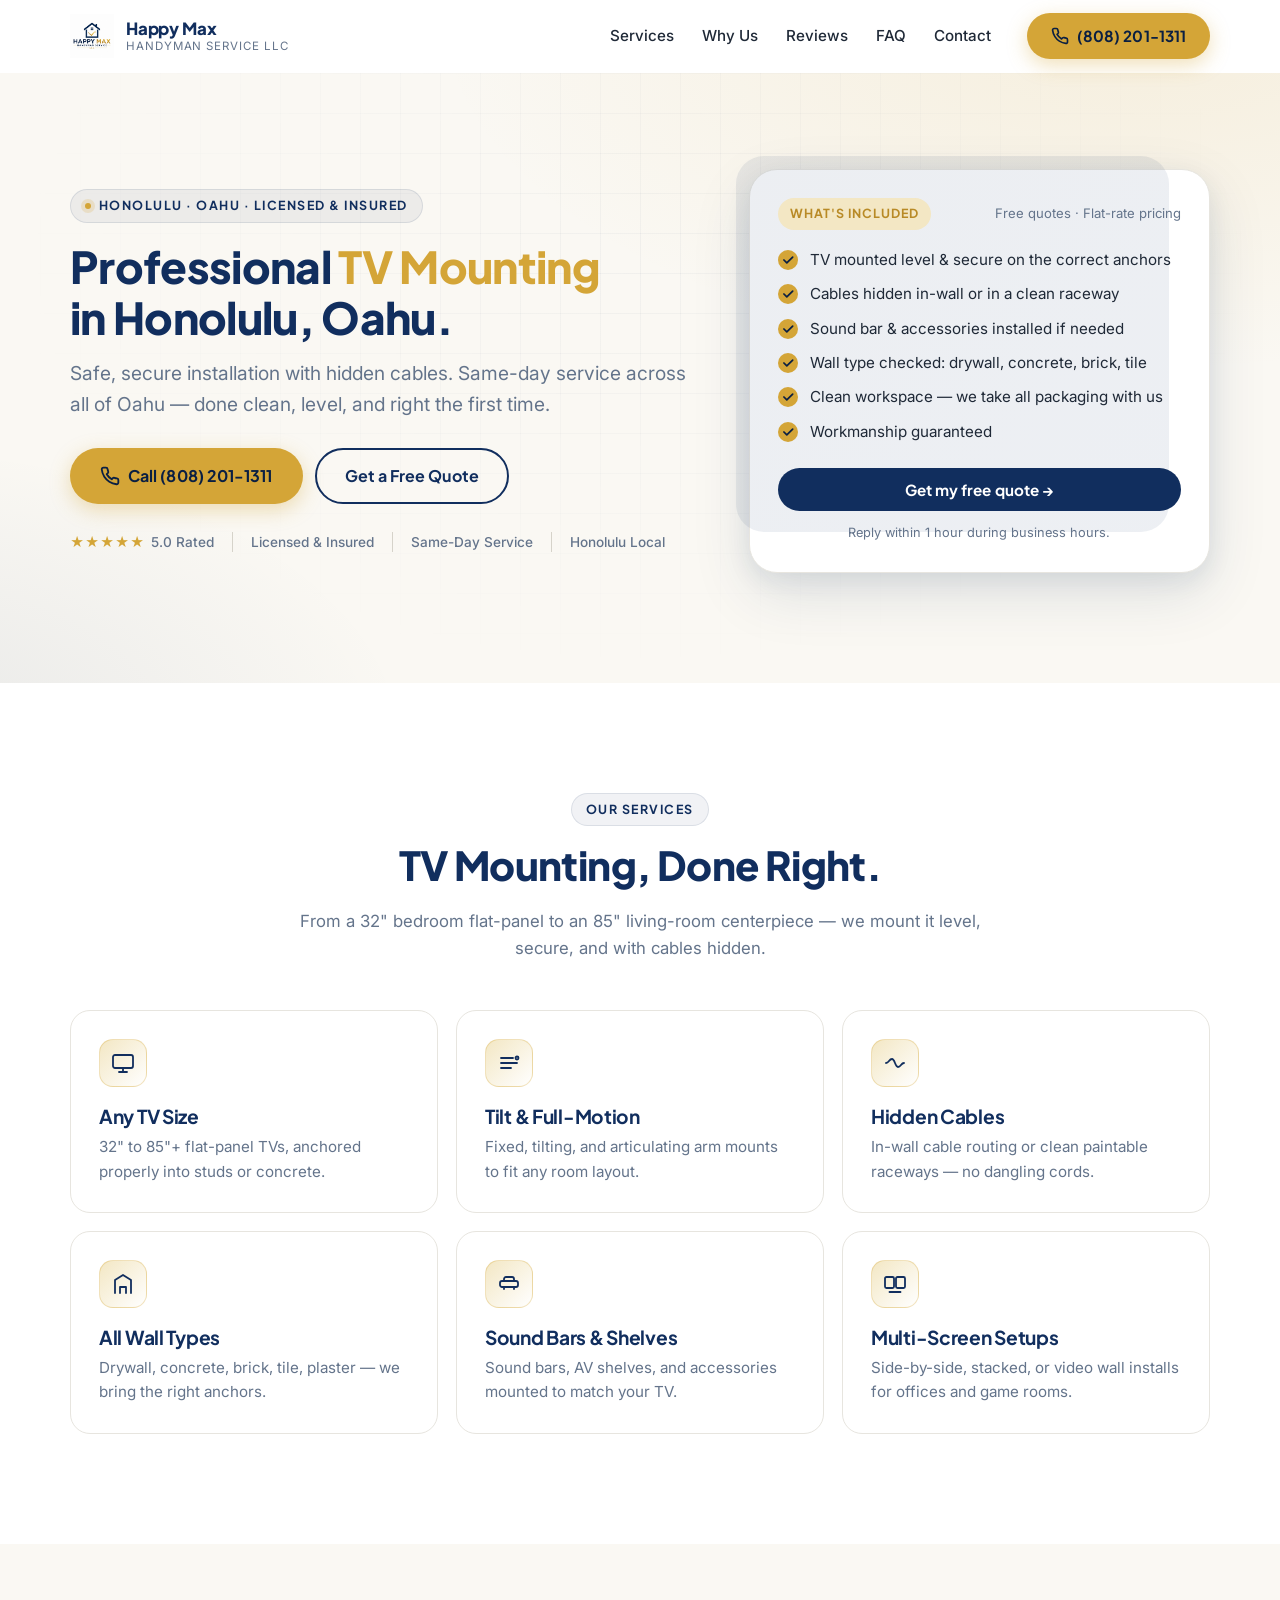
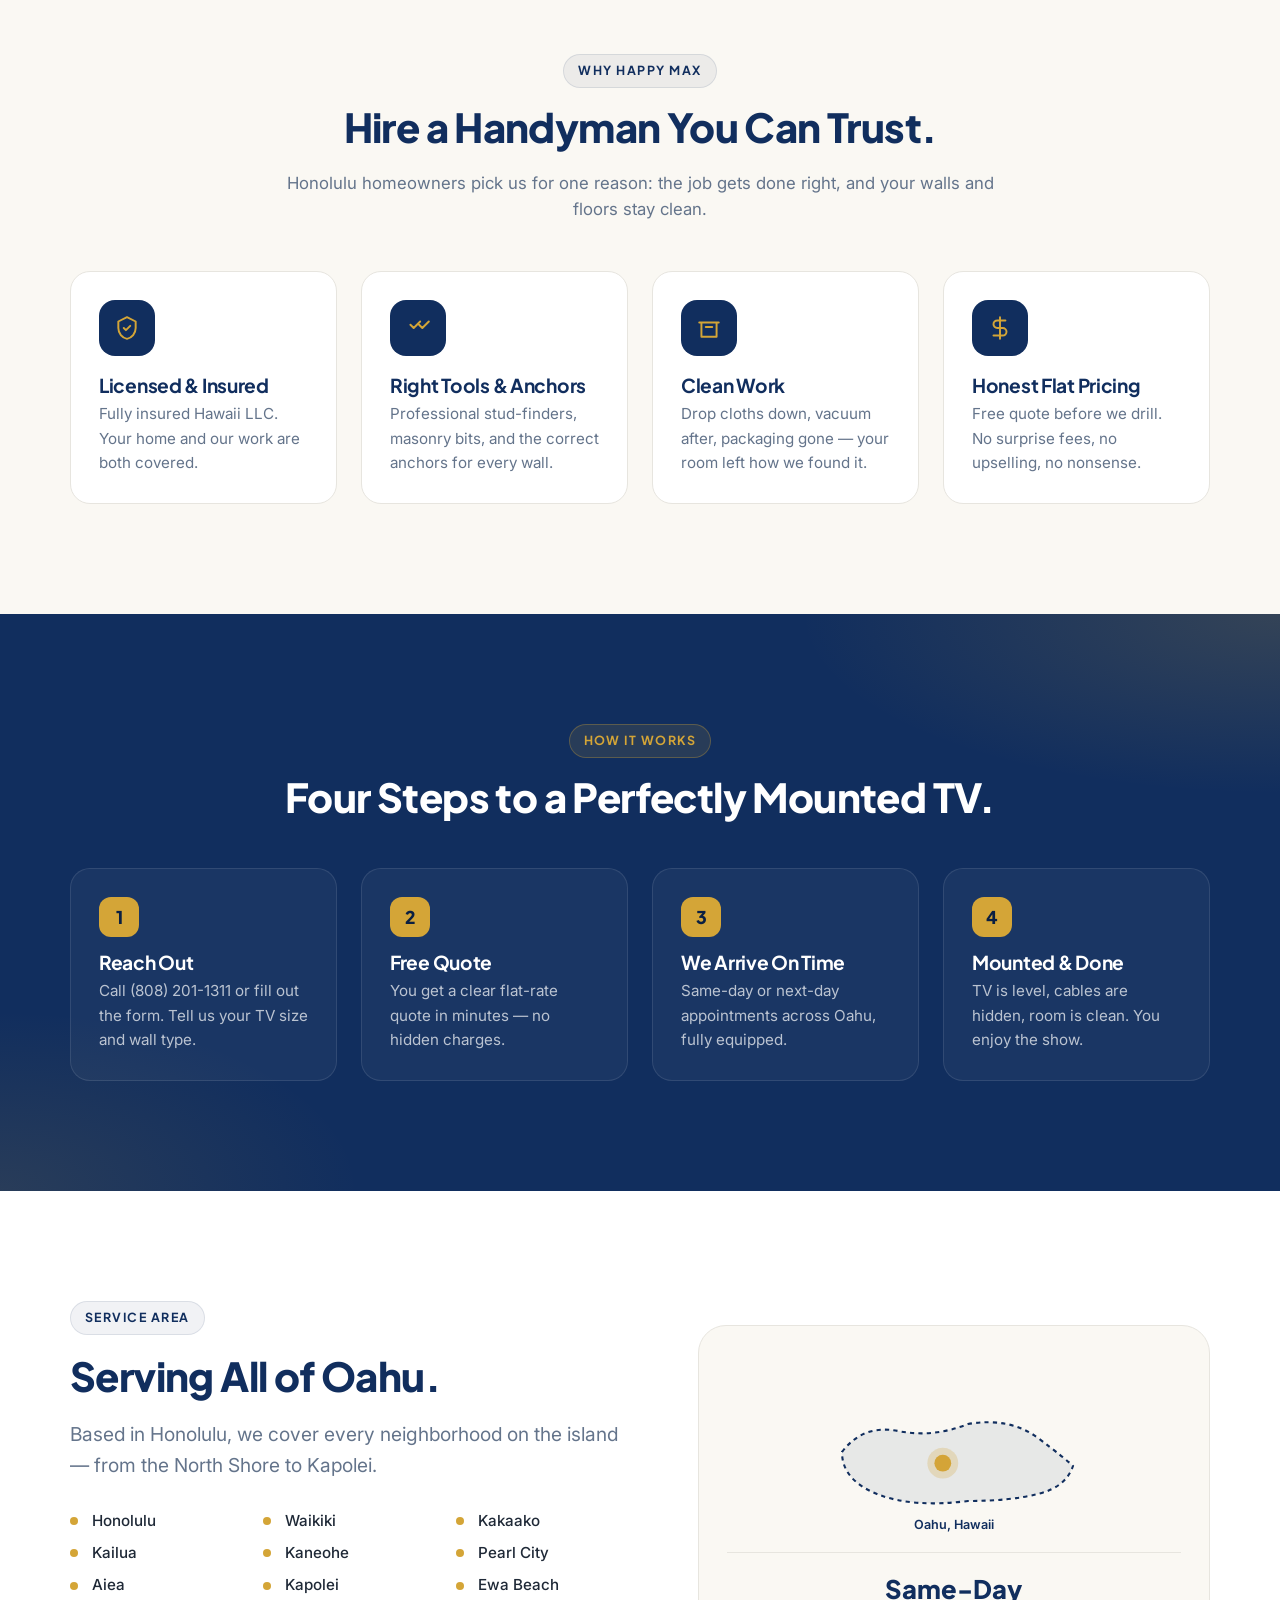
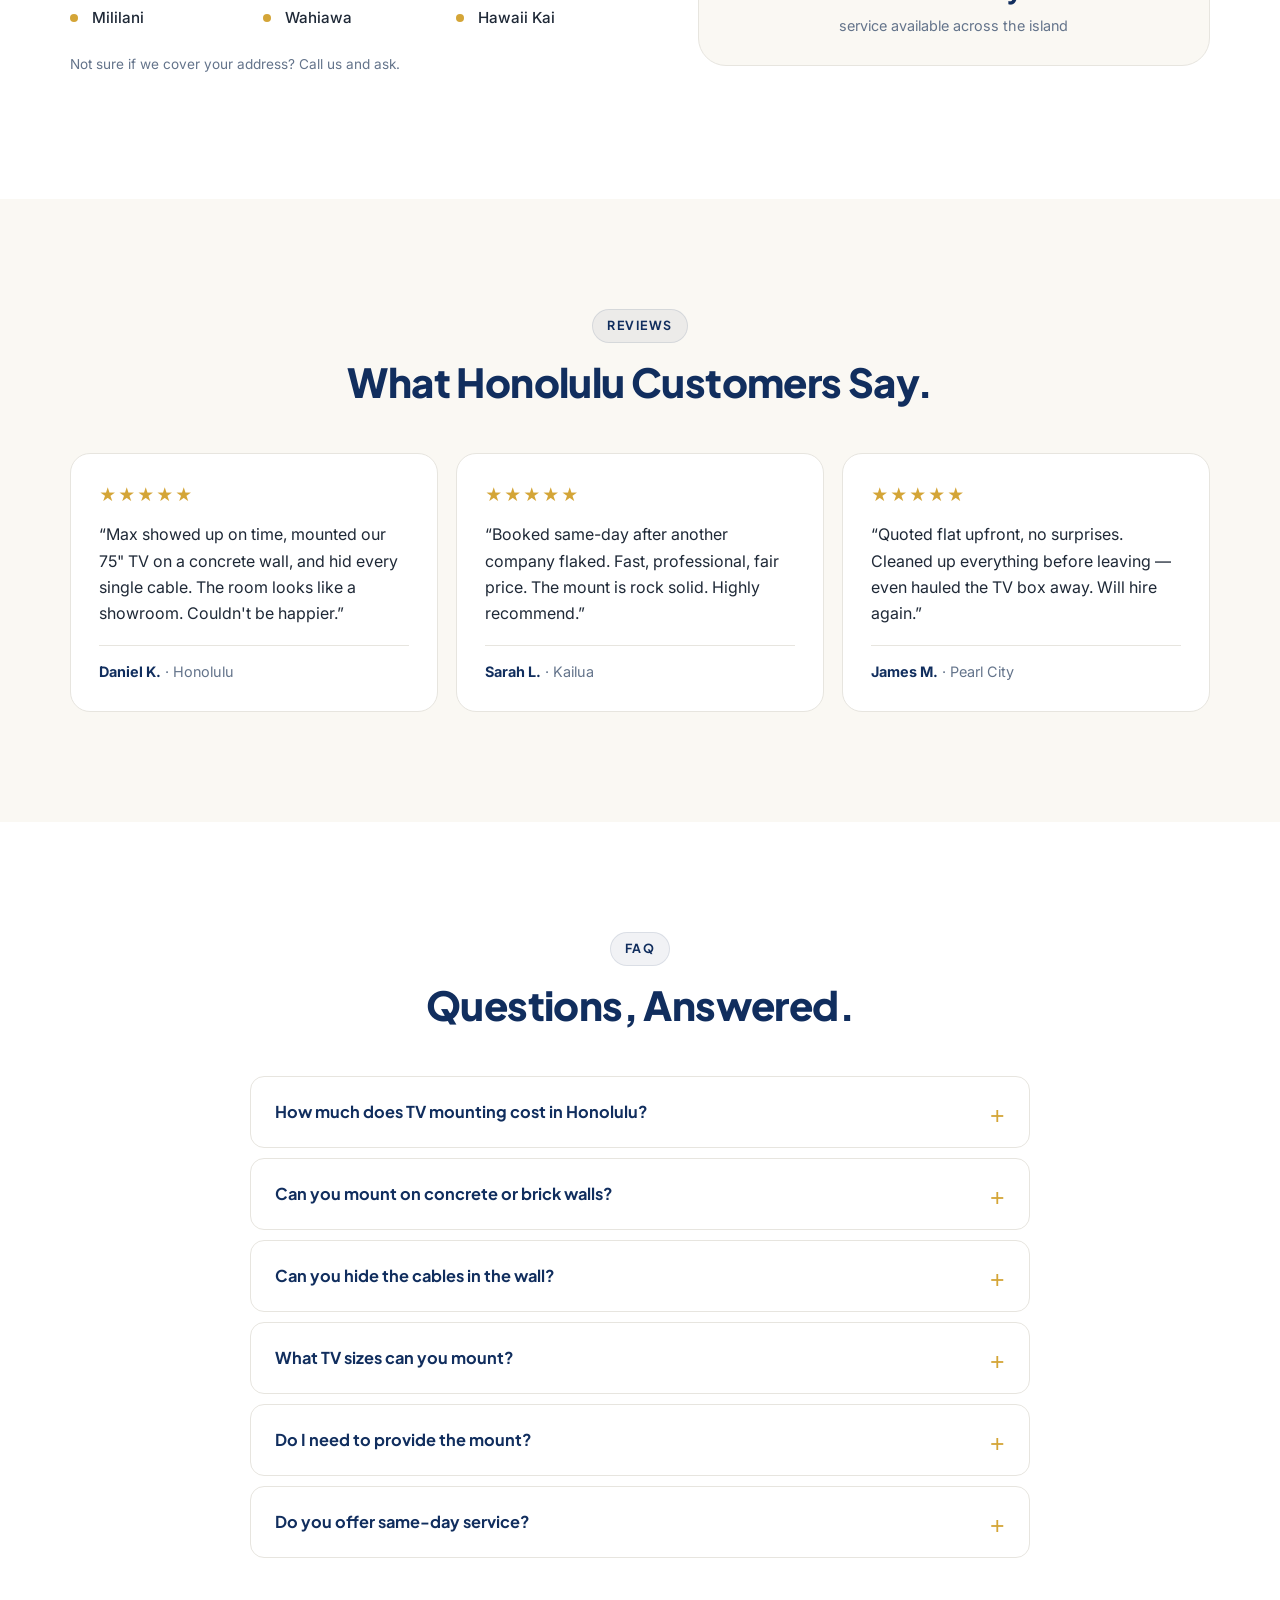
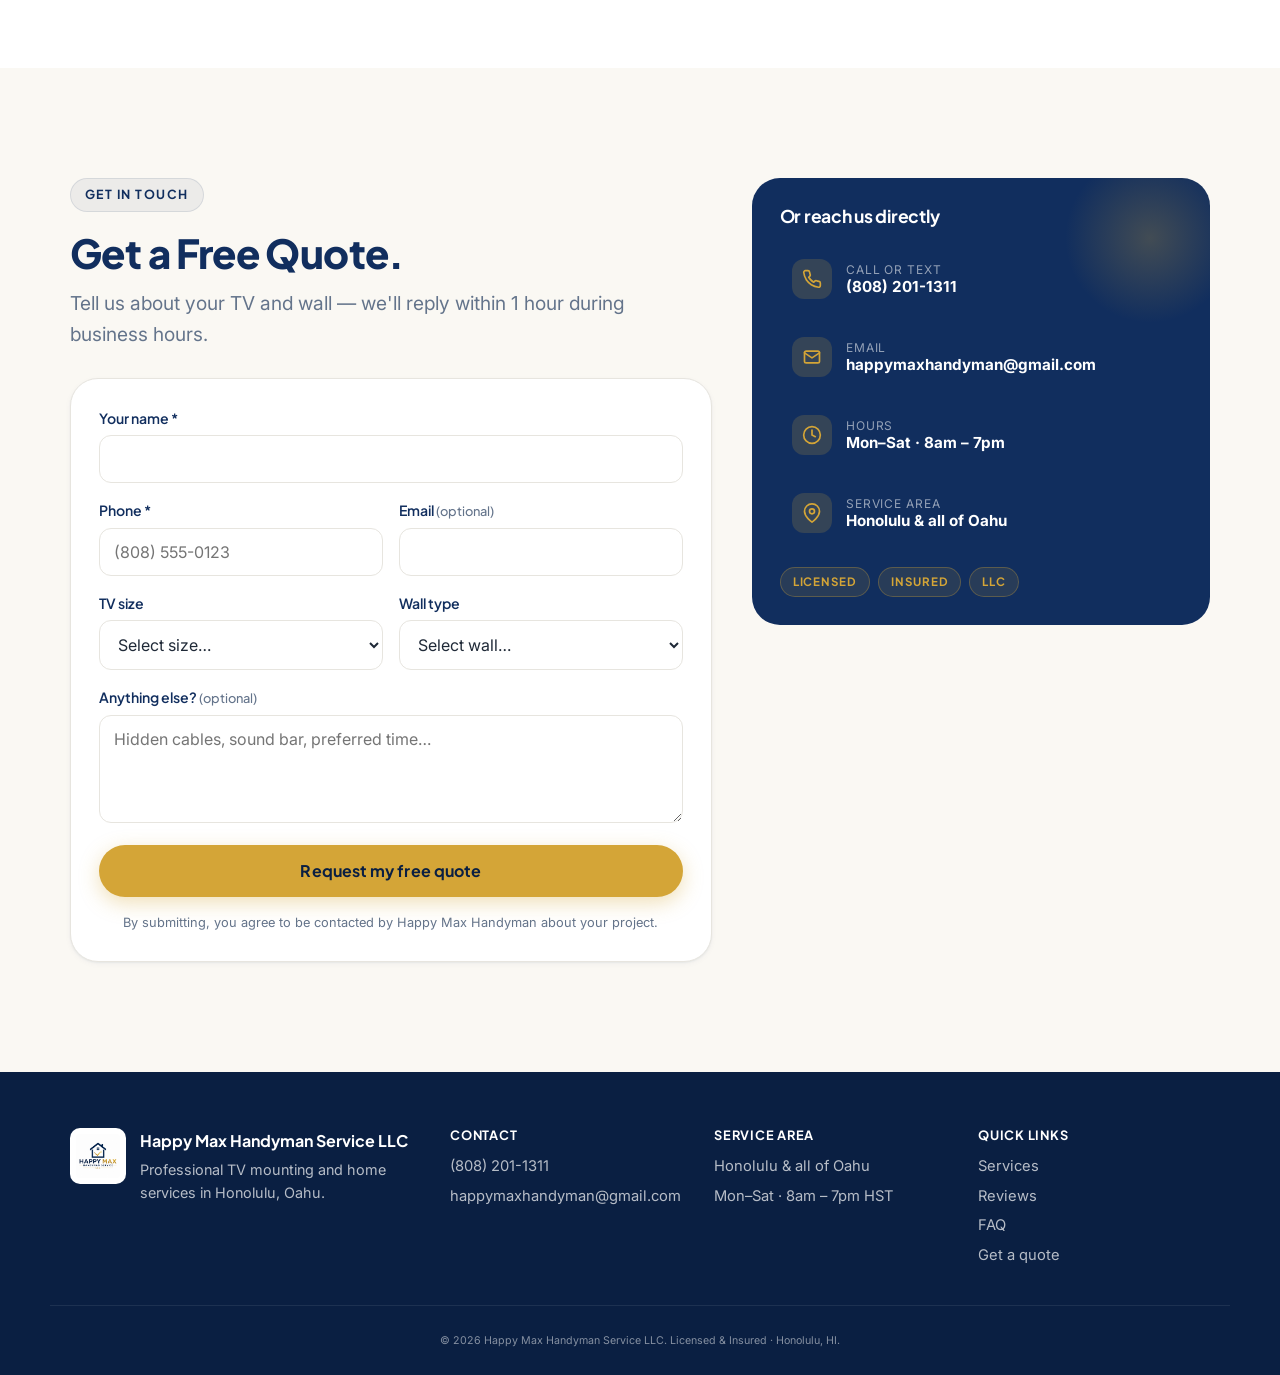
==== index.html @ ebf0f59a "Force two-line H1 layout on desktop via controlled <br> text-wrap: balance was producing inconsisten" ====
<!doctype html>
<html lang="en">
<head>
  <meta charset="utf-8">
  <meta name="viewport" content="width=device-width, initial-scale=1">
  <title>TV Mounting in Honolulu, Oahu | Happy Max Handyman Service LLC</title>
  <meta name="description" content="Professional TV mounting in Honolulu, Oahu. Licensed and insured handyman. Hidden cables, drywall, concrete & brick walls. Same-day service. Free quotes. Call (808) 201-1311.">
  <meta name="theme-color" content="#112e5e">
  <link rel="canonical" href="/">
  <link rel="icon" href="assets/logo.png">
  <link rel="apple-touch-icon" href="assets/logo.png">

  <meta property="og:type" content="website">
  <meta property="og:title" content="TV Mounting in Honolulu | Happy Max Handyman Service LLC">
  <meta property="og:description" content="Licensed, insured handyman in Honolulu, Oahu. Professional TV mounting with hidden cables. Same-day service. Call (808) 201-1311.">
  <meta property="og:image" content="assets/logo.png">
  <meta property="og:locale" content="en_US">
  <meta name="twitter:card" content="summary_large_image">

  <link rel="preconnect" href="https://fonts.googleapis.com">
  <link rel="preconnect" href="https://fonts.gstatic.com" crossorigin>
  <link href="https://fonts.googleapis.com/css2?family=Inter:wght@400;500;600;700&family=Plus+Jakarta+Sans:wght@600;700;800&display=swap" rel="stylesheet">

  <link rel="stylesheet" href="css/style.css">

  <script type="application/ld+json">
  {
    "@context": "https://schema.org",
    "@type": "LocalBusiness",
    "name": "Happy Max Handyman Service LLC",
    "image": "assets/logo.png",
    "telephone": "+1-808-201-1311",
    "email": "happymaxhandyman@gmail.com",
    "priceRange": "$$",
    "address": {
      "@type": "PostalAddress",
      "addressLocality": "Honolulu",
      "addressRegion": "HI",
      "addressCountry": "US"
    },
    "areaServed": [
      { "@type": "City", "name": "Honolulu" },
      { "@type": "Place", "name": "Oahu" }
    ],
    "serviceType": "TV Mounting & Handyman Services",
    "openingHoursSpecification": [{
      "@type": "OpeningHoursSpecification",
      "dayOfWeek": ["Monday","Tuesday","Wednesday","Thursday","Friday","Saturday"],
      "opens": "08:00",
      "closes": "19:00"
    }]
  }
  </script>
</head>
<body>

<a href="#main" class="skip-link">Skip to main content</a>

<header class="site-header" id="siteHeader">
  <div class="container header-inner">
    <a href="#top" class="brand" aria-label="Happy Max Handyman Service LLC — home">
      <img src="assets/logo.png" alt="" width="44" height="44">
      <span class="brand-text">
        <strong>Happy Max</strong>
        <small>Handyman Service LLC</small>
      </span>
    </a>

    <nav class="primary-nav" aria-label="Primary">
      <a href="#services">Services</a>
      <a href="#why">Why Us</a>
      <a href="#reviews">Reviews</a>
      <a href="#faq">FAQ</a>
      <a href="#contact">Contact</a>
    </nav>

    <a href="tel:+18082011311" class="btn btn-gold header-cta">
      <svg width="18" height="18" viewBox="0 0 24 24" fill="none" stroke="currentColor" stroke-width="2.2" stroke-linecap="round" stroke-linejoin="round" aria-hidden="true"><path d="M22 16.92v3a2 2 0 0 1-2.18 2 19.79 19.79 0 0 1-8.63-3.07 19.5 19.5 0 0 1-6-6 19.79 19.79 0 0 1-3.07-8.67A2 2 0 0 1 4.11 2h3a2 2 0 0 1 2 1.72c.13.96.36 1.9.7 2.81a2 2 0 0 1-.45 2.11L8.09 9.91a16 16 0 0 0 6 6l1.27-1.27a2 2 0 0 1 2.11-.45c.91.34 1.85.57 2.81.7A2 2 0 0 1 22 16.92z"/></svg>
      <span>(808) 201-1311</span>
    </a>

    <button class="menu-toggle" id="menuToggle" aria-label="Open menu" aria-expanded="false" aria-controls="mobileMenu">
      <span></span><span></span><span></span>
    </button>
  </div>
</header>

<div class="mobile-menu" id="mobileMenu" hidden>
  <nav aria-label="Mobile">
    <a href="#services">Services</a>
    <a href="#why">Why Us</a>
    <a href="#reviews">Reviews</a>
    <a href="#faq">FAQ</a>
    <a href="#contact">Contact</a>
  </nav>
  <div class="mobile-menu-cta">
    <a href="tel:+18082011311" class="btn btn-gold btn-block">Call (808) 201-1311</a>
    <a href="mailto:happymaxhandyman@gmail.com" class="btn btn-outline btn-block">Email Us</a>
  </div>
</div>

<main id="main">

  <section class="hero" id="top">
    <div class="container hero-grid">
      <div class="hero-content reveal">
        <span class="kicker"><span class="dot"></span> Honolulu · Oahu · Licensed &amp; Insured</span>
        <h1>Professional <span class="text-gold">TV&nbsp;Mounting</span><br class="break-desktop"> in Honolulu, Oahu.</h1>
        <p class="lede">Safe, secure installation with hidden cables. Same-day service across all of Oahu — done clean, level, and right the first time.</p>

        <div class="hero-ctas">
          <a href="tel:+18082011311" class="btn btn-gold btn-lg">
            <svg width="20" height="20" viewBox="0 0 24 24" fill="none" stroke="currentColor" stroke-width="2.2" stroke-linecap="round" stroke-linejoin="round" aria-hidden="true"><path d="M22 16.92v3a2 2 0 0 1-2.18 2 19.79 19.79 0 0 1-8.63-3.07 19.5 19.5 0 0 1-6-6 19.79 19.79 0 0 1-3.07-8.67A2 2 0 0 1 4.11 2h3a2 2 0 0 1 2 1.72c.13.96.36 1.9.7 2.81a2 2 0 0 1-.45 2.11L8.09 9.91a16 16 0 0 0 6 6l1.27-1.27a2 2 0 0 1 2.11-.45c.91.34 1.85.57 2.81.7A2 2 0 0 1 22 16.92z"/></svg>
            Call (808) 201-1311
          </a>
          <a href="#contact" class="btn btn-outline btn-lg">Get a Free Quote</a>
        </div>

        <ul class="trust-row">
          <li><span aria-hidden="true">★★★★★</span> 5.0 Rated</li>
          <li>Licensed &amp; Insured</li>
          <li>Same-Day Service</li>
          <li>Honolulu Local</li>
        </ul>
      </div>

      <aside class="hero-card reveal" aria-label="What's included">
        <div class="hero-card-top">
          <span class="badge">What's Included</span>
          <span class="price-hint">Free quotes · Flat-rate pricing</span>
        </div>
        <ul class="check-list">
          <li>TV mounted level &amp; secure on the correct anchors</li>
          <li>Cables hidden in-wall or in a clean raceway</li>
          <li>Sound bar &amp; accessories installed if needed</li>
          <li>Wall type checked: drywall, concrete, brick, tile</li>
          <li>Clean workspace — we take all packaging with us</li>
          <li>Workmanship guaranteed</li>
        </ul>
        <a href="#contact" class="btn btn-navy btn-block">Get my free quote →</a>
        <p class="card-foot">Reply within 1 hour during business hours.</p>
      </aside>
    </div>
  </section>

  <section id="services" class="section services">
    <div class="container">
      <header class="section-head reveal">
        <span class="kicker">Our Services</span>
        <h2>TV Mounting, Done Right.</h2>
        <p>From a 32&quot; bedroom flat-panel to an 85&quot; living-room centerpiece — we mount it level, secure, and with cables hidden.</p>
      </header>

      <div class="card-grid">
        <article class="card reveal">
          <span class="card-icon">
            <svg viewBox="0 0 24 24" fill="none" stroke="currentColor" stroke-width="1.8" stroke-linecap="round" stroke-linejoin="round" aria-hidden="true"><rect x="2" y="4" width="20" height="13" rx="2"/><path d="M8 21h8M12 17v4"/></svg>
          </span>
          <h3>Any TV Size</h3>
          <p>32&quot; to 85&quot;+ flat-panel TVs, anchored properly into studs or concrete.</p>
        </article>

        <article class="card reveal">
          <span class="card-icon">
            <svg viewBox="0 0 24 24" fill="none" stroke="currentColor" stroke-width="1.8" stroke-linecap="round" stroke-linejoin="round" aria-hidden="true"><path d="M4 7h12M4 12h16M4 17h10"/><circle cx="20" cy="7" r="1.5"/></svg>
          </span>
          <h3>Tilt &amp; Full-Motion</h3>
          <p>Fixed, tilting, and articulating arm mounts to fit any room layout.</p>
        </article>

        <article class="card reveal">
          <span class="card-icon">
            <svg viewBox="0 0 24 24" fill="none" stroke="currentColor" stroke-width="1.8" stroke-linecap="round" stroke-linejoin="round" aria-hidden="true"><path d="M3 12c3 0 3-4 6-4s3 8 6 8 3-4 6-4"/></svg>
          </span>
          <h3>Hidden Cables</h3>
          <p>In-wall cable routing or clean paintable raceways — no dangling cords.</p>
        </article>

        <article class="card reveal">
          <span class="card-icon">
            <svg viewBox="0 0 24 24" fill="none" stroke="currentColor" stroke-width="1.8" stroke-linecap="round" stroke-linejoin="round" aria-hidden="true"><path d="M4 21V8l8-5 8 5v13"/><path d="M9 21v-6h6v6"/></svg>
          </span>
          <h3>All Wall Types</h3>
          <p>Drywall, concrete, brick, tile, plaster — we bring the right anchors.</p>
        </article>

        <article class="card reveal">
          <span class="card-icon">
            <svg viewBox="0 0 24 24" fill="none" stroke="currentColor" stroke-width="1.8" stroke-linecap="round" stroke-linejoin="round" aria-hidden="true"><rect x="3" y="9" width="18" height="6" rx="2"/><path d="M7 9V7a2 2 0 0 1 2-2h6a2 2 0 0 1 2 2v2"/><path d="M7 15v2M17 15v2"/></svg>
          </span>
          <h3>Sound Bars &amp; Shelves</h3>
          <p>Sound bars, AV shelves, and accessories mounted to match your TV.</p>
        </article>

        <article class="card reveal">
          <span class="card-icon">
            <svg viewBox="0 0 24 24" fill="none" stroke="currentColor" stroke-width="1.8" stroke-linecap="round" stroke-linejoin="round" aria-hidden="true"><rect x="2" y="5" width="9" height="11" rx="1.5"/><rect x="13" y="5" width="9" height="11" rx="1.5"/><path d="M6.5 20h11"/></svg>
          </span>
          <h3>Multi-Screen Setups</h3>
          <p>Side-by-side, stacked, or video wall installs for offices and game rooms.</p>
        </article>
      </div>
    </div>
  </section>

  <section id="why" class="section why">
    <div class="container">
      <header class="section-head reveal">
        <span class="kicker">Why Happy Max</span>
        <h2>Hire a Handyman You Can Trust.</h2>
        <p>Honolulu homeowners pick us for one reason: the job gets done right, and your walls and floors stay clean.</p>
      </header>

      <div class="why-grid">
        <div class="why-item reveal">
          <span class="why-icon">
            <svg viewBox="0 0 24 24" fill="none" stroke="currentColor" stroke-width="1.8" stroke-linecap="round" stroke-linejoin="round" aria-hidden="true"><path d="M12 2 4 6v6c0 5 3.5 9 8 10 4.5-1 8-5 8-10V6l-8-4z"/><path d="m9 12 2 2 4-4"/></svg>
          </span>
          <h3>Licensed &amp; Insured</h3>
          <p>Fully insured Hawaii LLC. Your home and our work are both covered.</p>
        </div>

        <div class="why-item reveal">
          <span class="why-icon">
            <svg viewBox="0 0 24 24" fill="none" stroke="currentColor" stroke-width="1.8" stroke-linecap="round" stroke-linejoin="round" aria-hidden="true"><path d="M14 6 8 12l-3-3M22 6l-6 6-3-3"/></svg>
          </span>
          <h3>Right Tools &amp; Anchors</h3>
          <p>Professional stud-finders, masonry bits, and the correct anchors for every wall.</p>
        </div>

        <div class="why-item reveal">
          <span class="why-icon">
            <svg viewBox="0 0 24 24" fill="none" stroke="currentColor" stroke-width="1.8" stroke-linecap="round" stroke-linejoin="round" aria-hidden="true"><path d="M3 7h18M5 7v13h14V7M9 11h6"/></svg>
          </span>
          <h3>Clean Work</h3>
          <p>Drop cloths down, vacuum after, packaging gone — your room left how we found it.</p>
        </div>

        <div class="why-item reveal">
          <span class="why-icon">
            <svg viewBox="0 0 24 24" fill="none" stroke="currentColor" stroke-width="1.8" stroke-linecap="round" stroke-linejoin="round" aria-hidden="true"><path d="M12 2v20M17 5H9.5a3.5 3.5 0 1 0 0 7h5a3.5 3.5 0 1 1 0 7H6"/></svg>
          </span>
          <h3>Honest Flat Pricing</h3>
          <p>Free quote before we drill. No surprise fees, no upselling, no nonsense.</p>
        </div>
      </div>
    </div>
  </section>

  <section class="section how-it-works">
    <div class="container">
      <header class="section-head reveal">
        <span class="kicker">How It Works</span>
        <h2>Four Steps to a Perfectly Mounted TV.</h2>
      </header>

      <ol class="steps">
        <li class="step reveal">
          <span class="step-number">1</span>
          <h3>Reach Out</h3>
          <p>Call (808) 201-1311 or fill out the form. Tell us your TV size and wall type.</p>
        </li>
        <li class="step reveal">
          <span class="step-number">2</span>
          <h3>Free Quote</h3>
          <p>You get a clear flat-rate quote in minutes — no hidden charges.</p>
        </li>
        <li class="step reveal">
          <span class="step-number">3</span>
          <h3>We Arrive On Time</h3>
          <p>Same-day or next-day appointments across Oahu, fully equipped.</p>
        </li>
        <li class="step reveal">
          <span class="step-number">4</span>
          <h3>Mounted &amp; Done</h3>
          <p>TV is level, cables are hidden, room is clean. You enjoy the show.</p>
        </li>
      </ol>
    </div>
  </section>

  <section class="section service-area">
    <div class="container service-area-grid">
      <div class="reveal">
        <span class="kicker">Service Area</span>
        <h2>Serving All of Oahu.</h2>
        <p class="lede">Based in Honolulu, we cover every neighborhood on the island — from the North Shore to Kapolei.</p>
        <ul class="neighborhood-list">
          <li>Honolulu</li><li>Waikiki</li><li>Kakaako</li>
          <li>Kailua</li><li>Kaneohe</li><li>Pearl City</li>
          <li>Aiea</li><li>Kapolei</li><li>Ewa Beach</li>
          <li>Mililani</li><li>Wahiawa</li><li>Hawaii Kai</li>
        </ul>
        <p class="small-note">Not sure if we cover your address? Call us and ask.</p>
      </div>
      <div class="service-area-card reveal">
        <svg viewBox="0 0 200 130" fill="none" aria-hidden="true">
          <path d="M20 70 Q 35 50 60 55 T 110 50 Q 140 45 160 60 T 185 80 Q 180 95 160 100 T 110 105 Q 70 110 45 100 T 20 70 Z" fill="#112e5e" opacity="0.08"/>
          <path d="M20 70 Q 35 50 60 55 T 110 50 Q 140 45 160 60 T 185 80 Q 180 95 160 100 T 110 105 Q 70 110 45 100 T 20 70 Z" stroke="#112e5e" stroke-width="1.5" stroke-dasharray="3 3"/>
          <circle cx="92" cy="78" r="6" fill="#d4a537"/>
          <circle cx="92" cy="78" r="11" fill="#d4a537" opacity="0.25"/>
          <text x="100" y="125" fill="#112e5e" font-family="Inter, sans-serif" font-size="9" font-weight="600" text-anchor="middle">Oahu, Hawaii</text>
        </svg>
        <div class="service-area-stat">
          <strong>Same-Day</strong>
          <span>service available across the island</span>
        </div>
      </div>
    </div>
  </section>

  <section id="reviews" class="section reviews">
    <div class="container">
      <header class="section-head reveal">
        <span class="kicker">Reviews</span>
        <h2>What Honolulu Customers Say.</h2>
      </header>

      <!-- TODO: Replace placeholders with real reviews from Google / Yelp / Thumbtack once collected. -->
      <div class="card-grid">
        <article class="review-card reveal">
          <div class="stars" aria-label="5 out of 5 stars">★★★★★</div>
          <blockquote>“Max showed up on time, mounted our 75&quot; TV on a concrete wall, and hid every single cable. The room looks like a showroom. Couldn't be happier.”</blockquote>
          <footer><strong>Daniel K.</strong> · Honolulu</footer>
        </article>
        <article class="review-card reveal">
          <div class="stars" aria-label="5 out of 5 stars">★★★★★</div>
          <blockquote>“Booked same-day after another company flaked. Fast, professional, fair price. The mount is rock solid. Highly recommend.”</blockquote>
          <footer><strong>Sarah L.</strong> · Kailua</footer>
        </article>
        <article class="review-card reveal">
          <div class="stars" aria-label="5 out of 5 stars">★★★★★</div>
          <blockquote>“Quoted flat upfront, no surprises. Cleaned up everything before leaving — even hauled the TV box away. Will hire again.”</blockquote>
          <footer><strong>James M.</strong> · Pearl City</footer>
        </article>
      </div>
    </div>
  </section>

  <section id="faq" class="section faq">
    <div class="container faq-inner">
      <header class="section-head reveal">
        <span class="kicker">FAQ</span>
        <h2>Questions, Answered.</h2>
      </header>

      <div class="faq-list reveal">
        <details>
          <summary>How much does TV mounting cost in Honolulu?</summary>
          <p>Most TV mounts fall in a predictable range based on TV size, wall type, and whether you need cables hidden in-wall. Call (808) 201-1311 or fill the form and we'll give you a free flat-rate quote up front — no surprises.</p>
        </details>
        <details>
          <summary>Can you mount on concrete or brick walls?</summary>
          <p>Yes. We bring masonry bits and the proper anchors rated for the weight of your TV. Concrete is one of our specialties on Oahu.</p>
        </details>
        <details>
          <summary>Can you hide the cables in the wall?</summary>
          <p>In most cases yes — we'll inspect the wall for studs, fire blocks, and outlets first. If in-wall isn't possible, we use a clean paintable raceway so nothing dangles.</p>
        </details>
        <details>
          <summary>What TV sizes can you mount?</summary>
          <p>Anything from a 32&quot; bedroom flat-panel to an 85&quot;+ living-room TV, and multi-screen video walls for offices.</p>
        </details>
        <details>
          <summary>Do I need to provide the mount?</summary>
          <p>If you already bought one, perfect. If not, tell us your TV size and we'll recommend the right mount for your wall and viewing position.</p>
        </details>
        <details>
          <summary>Do you offer same-day service?</summary>
          <p>Yes, when our schedule allows — and it usually does. Call us early in the day for the best chance at same-day.</p>
        </details>
      </div>
    </div>
  </section>

  <section id="contact" class="section contact">
    <div class="container contact-grid">
      <div class="contact-form-wrap reveal">
        <span class="kicker">Get In Touch</span>
        <h2>Get a Free Quote.</h2>
        <p class="lede">Tell us about your TV and wall — we'll reply within 1 hour during business hours.</p>

        <form id="leadForm" class="lead-form" novalidate>
          <div class="field">
            <label for="lf-name">Your name <span aria-hidden="true">*</span></label>
            <input id="lf-name" name="name" type="text" required autocomplete="name" maxlength="100">
          </div>

          <div class="field-row">
            <div class="field">
              <label for="lf-phone">Phone <span aria-hidden="true">*</span></label>
              <input id="lf-phone" name="phone" type="tel" required autocomplete="tel" maxlength="30" placeholder="(808) 555-0123">
            </div>
            <div class="field">
              <label for="lf-email">Email <span class="optional">(optional)</span></label>
              <input id="lf-email" name="email" type="email" autocomplete="email" maxlength="200">
            </div>
          </div>

          <div class="field-row">
            <div class="field">
              <label for="lf-tv-size">TV size</label>
              <select id="lf-tv-size" name="tv_size">
                <option value="">Select size…</option>
                <option>32&quot; – 43&quot;</option>
                <option>50&quot; – 55&quot;</option>
                <option>65&quot; – 75&quot;</option>
                <option>85&quot; or larger</option>
                <option>Not sure</option>
              </select>
            </div>
            <div class="field">
              <label for="lf-wall">Wall type</label>
              <select id="lf-wall" name="wall_type">
                <option value="">Select wall…</option>
                <option>Drywall</option>
                <option>Concrete</option>
                <option>Brick</option>
                <option>Tile</option>
                <option>Plaster</option>
                <option>Not sure</option>
              </select>
            </div>
          </div>

          <div class="field">
            <label for="lf-message">Anything else? <span class="optional">(optional)</span></label>
            <textarea id="lf-message" name="message" rows="4" maxlength="2000" placeholder="Hidden cables, sound bar, preferred time…"></textarea>
          </div>

          <!-- Honeypot — real users won't fill this. -->
          <div class="hp" aria-hidden="true">
            <label for="lf-website">Website</label>
            <input id="lf-website" name="website" type="text" tabindex="-1" autocomplete="off">
          </div>

          <button type="submit" class="btn btn-gold btn-lg btn-block" id="lf-submit">
            <span class="lf-submit-label">Request my free quote</span>
            <span class="lf-submit-spinner" aria-hidden="true"></span>
          </button>

          <p class="form-foot" id="lf-foot">By submitting, you agree to be contacted by Happy Max Handyman about your project.</p>
          <div class="form-status" id="lf-status" role="status" aria-live="polite"></div>
        </form>
      </div>

      <aside class="contact-aside reveal">
        <h3>Or reach us directly</h3>
        <a href="tel:+18082011311" class="contact-row">
          <span class="contact-icon">
            <svg viewBox="0 0 24 24" fill="none" stroke="currentColor" stroke-width="2" stroke-linecap="round" stroke-linejoin="round" aria-hidden="true"><path d="M22 16.92v3a2 2 0 0 1-2.18 2 19.79 19.79 0 0 1-8.63-3.07 19.5 19.5 0 0 1-6-6 19.79 19.79 0 0 1-3.07-8.67A2 2 0 0 1 4.11 2h3a2 2 0 0 1 2 1.72c.13.96.36 1.9.7 2.81a2 2 0 0 1-.45 2.11L8.09 9.91a16 16 0 0 0 6 6l1.27-1.27a2 2 0 0 1 2.11-.45c.91.34 1.85.57 2.81.7A2 2 0 0 1 22 16.92z"/></svg>
          </span>
          <span class="contact-text">
            <small>Call or text</small>
            <strong>(808) 201-1311</strong>
          </span>
        </a>
        <a href="mailto:happymaxhandyman@gmail.com" class="contact-row">
          <span class="contact-icon">
            <svg viewBox="0 0 24 24" fill="none" stroke="currentColor" stroke-width="2" stroke-linecap="round" stroke-linejoin="round" aria-hidden="true"><rect x="3" y="5" width="18" height="14" rx="2"/><path d="m3 7 9 6 9-6"/></svg>
          </span>
          <span class="contact-text">
            <small>Email</small>
            <strong>happymaxhandyman@gmail.com</strong>
          </span>
        </a>
        <div class="contact-row contact-row-static">
          <span class="contact-icon">
            <svg viewBox="0 0 24 24" fill="none" stroke="currentColor" stroke-width="2" stroke-linecap="round" stroke-linejoin="round" aria-hidden="true"><circle cx="12" cy="12" r="10"/><path d="M12 6v6l4 2"/></svg>
          </span>
          <span class="contact-text">
            <small>Hours</small>
            <strong>Mon–Sat · 8am – 7pm</strong>
          </span>
        </div>
        <div class="contact-row contact-row-static">
          <span class="contact-icon">
            <svg viewBox="0 0 24 24" fill="none" stroke="currentColor" stroke-width="2" stroke-linecap="round" stroke-linejoin="round" aria-hidden="true"><path d="M21 10c0 7-9 13-9 13s-9-6-9-13a9 9 0 0 1 18 0z"/><circle cx="12" cy="10" r="3"/></svg>
          </span>
          <span class="contact-text">
            <small>Service area</small>
            <strong>Honolulu &amp; all of Oahu</strong>
          </span>
        </div>

        <div class="badges">
          <span class="badge-pill">Licensed</span>
          <span class="badge-pill">Insured</span>
          <span class="badge-pill">LLC</span>
        </div>
      </aside>
    </div>
  </section>

</main>

<footer class="site-footer">
  <div class="container footer-grid">
    <div class="footer-brand">
      <img src="assets/logo.png" alt="" width="56" height="56">
      <div>
        <strong>Happy Max Handyman Service LLC</strong>
        <p>Professional TV mounting and home services in Honolulu, Oahu.</p>
      </div>
    </div>

    <div class="footer-col">
      <h4>Contact</h4>
      <a href="tel:+18082011311">(808) 201-1311</a>
      <a href="mailto:happymaxhandyman@gmail.com">happymaxhandyman@gmail.com</a>
    </div>

    <div class="footer-col">
      <h4>Service Area</h4>
      <p>Honolulu &amp; all of Oahu</p>
      <p>Mon–Sat · 8am – 7pm HST</p>
    </div>

    <div class="footer-col">
      <h4>Quick Links</h4>
      <a href="#services">Services</a>
      <a href="#reviews">Reviews</a>
      <a href="#faq">FAQ</a>
      <a href="#contact">Get a quote</a>
    </div>
  </div>

  <div class="container footer-bottom">
    <small>&copy; <span id="year"></span> Happy Max Handyman Service LLC. Licensed &amp; Insured · Honolulu, HI.</small>
  </div>
</footer>

<a href="tel:+18082011311" class="floating-call" aria-label="Call (808) 201-1311">
  <svg width="22" height="22" viewBox="0 0 24 24" fill="none" stroke="currentColor" stroke-width="2.2" stroke-linecap="round" stroke-linejoin="round" aria-hidden="true"><path d="M22 16.92v3a2 2 0 0 1-2.18 2 19.79 19.79 0 0 1-8.63-3.07 19.5 19.5 0 0 1-6-6 19.79 19.79 0 0 1-3.07-8.67A2 2 0 0 1 4.11 2h3a2 2 0 0 1 2 1.72c.13.96.36 1.9.7 2.81a2 2 0 0 1-.45 2.11L8.09 9.91a16 16 0 0 0 6 6l1.27-1.27a2 2 0 0 1 2.11-.45c.91.34 1.85.57 2.81.7A2 2 0 0 1 22 16.92z"/></svg>
</a>

<script src="config.js"></script>
<script src="js/main.js" defer></script>
<script src="js/form.js" defer></script>

</body>
</html>
---- css/style.css ----
/* ============================================================
   Happy Max Handyman — styles
   Mobile-first. Design tokens at top, then layout per-section.
   ============================================================ */

:root {
  /* brand */
  --navy: #112e5e;
  --navy-2: #0a1f42;
  --navy-3: #1a3a6e;
  --gold: #d4a537;
  --gold-2: #b88a26;
  --gold-soft: #f3e7c4;

  /* neutrals */
  --bg: #ffffff;
  --bg-alt: #faf8f3;
  --bg-tint: #f5f4ef;
  --slate: #1f2937;
  --muted: #64748b;
  --border: #e7e5df;
  --border-strong: #d6d3ca;

  /* type */
  --ff-display: "Plus Jakarta Sans", system-ui, -apple-system, "Segoe UI", sans-serif;
  --ff-body: "Inter", system-ui, -apple-system, "Segoe UI", sans-serif;

  /* radii / shadows */
  --r-sm: 8px;
  --r-md: 14px;
  --r-lg: 20px;
  --r-xl: 28px;
  --shadow-sm: 0 1px 2px rgba(17,46,94,.06), 0 2px 6px rgba(17,46,94,.04);
  --shadow-md: 0 6px 24px rgba(17,46,94,.08), 0 2px 6px rgba(17,46,94,.05);
  --shadow-lg: 0 20px 60px rgba(17,46,94,.12), 0 8px 24px rgba(17,46,94,.08);

  /* layout */
  --container: 1180px;
  --header-h: 72px;
}

*, *::before, *::after { box-sizing: border-box; }

html {
  scroll-behavior: smooth;
  -webkit-text-size-adjust: 100%;
}

body {
  margin: 0;
  font-family: var(--ff-body);
  font-size: 16px;
  line-height: 1.6;
  color: var(--slate);
  background: var(--bg);
  -webkit-font-smoothing: antialiased;
  text-rendering: optimizeLegibility;
}

img, svg { display: block; max-width: 100%; }

h1, h2, h3, h4 {
  font-family: var(--ff-display);
  color: var(--navy);
  margin: 0 0 .5em;
  line-height: 1.15;
  letter-spacing: -0.015em;
  text-wrap: balance;
}

h1 { font-size: clamp(1.9rem, 3.2vw + 1rem, 2.75rem); font-weight: 800; line-height: 1.15; }

/* Force exactly two lines on desktop — first line: "Professional TV Mounting", second: "in Honolulu, Oahu." */
.break-desktop { display: none; }
@media (min-width: 960px) { .break-desktop { display: inline; } }
h2 { font-size: clamp(1.7rem, 2.2vw + 1rem, 2.5rem); font-weight: 800; }
h3 { font-size: 1.2rem; font-weight: 700; }
h4 { font-size: .95rem; font-weight: 700; text-transform: uppercase; letter-spacing: .06em; }

p { margin: 0 0 1em; text-wrap: pretty; }

a { color: var(--navy); text-decoration: none; transition: color .2s; }
a:hover { color: var(--gold-2); }

.text-gold { color: var(--gold); }

/* container */
.container {
  width: 100%;
  max-width: var(--container);
  margin: 0 auto;
  padding: 0 20px;
}

/* skip link */
.skip-link {
  position: absolute; left: -9999px; top: 8px;
  background: var(--navy); color: #fff; padding: 8px 16px;
  border-radius: 8px; z-index: 1000;
}
.skip-link:focus { left: 8px; }

/* ============================================================
   buttons
   ============================================================ */
.btn {
  display: inline-flex; align-items: center; justify-content: center;
  gap: 8px;
  padding: 12px 22px;
  border-radius: 999px;
  font-family: var(--ff-display);
  font-weight: 700;
  font-size: .95rem;
  letter-spacing: .005em;
  border: 2px solid transparent;
  cursor: pointer;
  transition: transform .15s, background .2s, color .2s, border-color .2s, box-shadow .2s;
  text-decoration: none;
  white-space: nowrap;
  line-height: 1;
}
.btn svg { flex: none; }
.btn:hover { transform: translateY(-1px); }
.btn:active { transform: translateY(0); }
.btn-lg { padding: 16px 28px; font-size: 1rem; }
.btn-block { width: 100%; }

.btn-gold {
  background: var(--gold);
  color: var(--navy-2);
  box-shadow: 0 6px 20px rgba(212,165,55,.35);
}
.btn-gold:hover { background: var(--gold-2); color: var(--navy-2); box-shadow: 0 10px 28px rgba(212,165,55,.4); }

.btn-navy {
  background: var(--navy);
  color: #fff;
}
.btn-navy:hover { background: var(--navy-2); color: #fff; }

.btn-outline {
  background: transparent;
  color: var(--navy);
  border-color: var(--navy);
}
.btn-outline:hover { background: var(--navy); color: #fff; }

/* ============================================================
   header
   ============================================================ */
.site-header {
  position: sticky; top: 0; z-index: 50;
  background: rgba(255,255,255,.92);
  backdrop-filter: saturate(140%) blur(10px);
  -webkit-backdrop-filter: saturate(140%) blur(10px);
  border-bottom: 1px solid transparent;
  transition: background .2s, border-color .2s, box-shadow .2s;
}
.site-header.scrolled {
  background: rgba(255,255,255,.96);
  border-bottom-color: var(--border);
  box-shadow: var(--shadow-sm);
}
.header-inner {
  display: flex; align-items: center; gap: 24px;
  height: var(--header-h);
}

.brand {
  display: flex; align-items: center; gap: 12px;
  text-decoration: none;
  flex: none;
}
.brand img { width: 44px; height: 44px; object-fit: contain; }
.brand-text {
  display: flex; flex-direction: column; line-height: 1.05;
}
.brand-text strong {
  font-family: var(--ff-display); font-weight: 800;
  color: var(--navy); font-size: 1.05rem; letter-spacing: -0.01em;
}
.brand-text small {
  color: var(--muted); font-size: .72rem;
  text-transform: uppercase; letter-spacing: .08em;
  margin-top: 2px;
}

.primary-nav {
  display: none;
  margin-left: auto;
  gap: 28px;
}
.primary-nav a {
  font-weight: 500; font-size: .95rem;
  color: var(--slate);
  position: relative;
}
.primary-nav a:hover { color: var(--navy); }
.primary-nav a::after {
  content: ""; position: absolute; left: 0; right: 0; bottom: -6px;
  height: 2px; background: var(--gold);
  transform: scaleX(0); transform-origin: left;
  transition: transform .25s ease;
}
.primary-nav a:hover::after { transform: scaleX(1); }

.header-cta { display: none; }

.menu-toggle {
  margin-left: auto;
  width: 44px; height: 44px;
  display: inline-flex; flex-direction: column; align-items: center; justify-content: center;
  gap: 5px;
  background: transparent;
  border: 1px solid var(--border-strong);
  border-radius: 12px;
  cursor: pointer;
  padding: 0;
}
.menu-toggle span {
  display: block; width: 22px; height: 2px;
  background: var(--navy); border-radius: 2px;
  transition: transform .25s, opacity .2s;
}
.menu-toggle[aria-expanded="true"] span:nth-child(1) { transform: translateY(7px) rotate(45deg); }
.menu-toggle[aria-expanded="true"] span:nth-child(2) { opacity: 0; }
.menu-toggle[aria-expanded="true"] span:nth-child(3) { transform: translateY(-7px) rotate(-45deg); }

/* mobile menu */
.mobile-menu {
  position: fixed; inset: var(--header-h) 0 0 0;
  background: #fff;
  z-index: 49;
  padding: 32px 20px;
  display: flex; flex-direction: column; gap: 28px;
  animation: slidein .25s ease;
}
.mobile-menu[hidden] { display: none; }
.mobile-menu nav {
  display: flex; flex-direction: column; gap: 6px;
}
.mobile-menu nav a {
  font-family: var(--ff-display);
  font-weight: 700;
  font-size: 1.4rem;
  color: var(--navy);
  padding: 12px 0;
  border-bottom: 1px solid var(--border);
}
.mobile-menu-cta { display: flex; flex-direction: column; gap: 12px; margin-top: auto; }
@keyframes slidein { from { opacity: 0; transform: translateY(-8px); } to { opacity: 1; transform: translateY(0); } }

/* ============================================================
   hero
   ============================================================ */
.hero {
  position: relative;
  padding: 56px 0 72px;
  background:
    radial-gradient(1200px 600px at 90% -10%, rgba(212,165,55,.12), transparent 60%),
    radial-gradient(900px 500px at -10% 110%, rgba(17,46,94,.08), transparent 60%),
    var(--bg-alt);
  overflow: hidden;
}
.hero::before {
  content: "";
  position: absolute; inset: 0;
  background-image:
    linear-gradient(rgba(17,46,94,.04) 1px, transparent 1px),
    linear-gradient(90deg, rgba(17,46,94,.04) 1px, transparent 1px);
  background-size: 40px 40px;
  mask-image: radial-gradient(ellipse at 50% 30%, #000 0%, transparent 70%);
  -webkit-mask-image: radial-gradient(ellipse at 50% 30%, #000 0%, transparent 70%);
  pointer-events: none;
}
.hero-grid {
  position: relative;
  display: grid;
  gap: 40px;
  align-items: center;
}

.hero-content { min-width: 0; }

.kicker {
  display: inline-flex; align-items: center; gap: 8px;
  font-family: var(--ff-display);
  font-size: .78rem; font-weight: 700;
  text-transform: uppercase; letter-spacing: .12em;
  color: var(--navy);
  background: rgba(17,46,94,.06);
  border: 1px solid rgba(17,46,94,.1);
  padding: 6px 14px; border-radius: 999px;
  margin-bottom: 18px;
}
.kicker .dot {
  width: 6px; height: 6px; border-radius: 999px; background: var(--gold);
  box-shadow: 0 0 0 4px rgba(212,165,55,.2);
}

.hero h1 { margin-bottom: 16px; }
.lede {
  font-size: clamp(1.05rem, .5vw + .9rem, 1.2rem);
  color: var(--muted);
  max-width: 56ch;
  margin-bottom: 28px;
}

.hero-ctas {
  display: flex; flex-wrap: wrap; gap: 12px;
  margin-bottom: 28px;
}

.trust-row {
  display: flex; flex-wrap: wrap;
  list-style: none; padding: 0; margin: 0;
  color: var(--muted);
  font-size: .85rem;
  font-weight: 500;
}
.trust-row li {
  display: inline-flex; align-items: center; gap: 6px;
  padding-right: 18px;
  margin-right: 18px;
  border-right: 1px solid var(--border-strong);
  line-height: 1.5;
}
.trust-row li:last-child { padding-right: 0; margin-right: 0; border-right: 0; }
.trust-row li span { color: var(--gold); letter-spacing: 1px; }

/* hero card */
.hero-card {
  position: relative;
  background: #fff;
  border: 1px solid var(--border);
  border-radius: var(--r-xl);
  padding: 28px;
  box-shadow: var(--shadow-lg);
}
.hero-card::before {
  content: "";
  position: absolute; top: -14px; left: -14px; right: 40px; bottom: 40px;
  background: linear-gradient(135deg, var(--navy), var(--navy-3));
  border-radius: var(--r-xl);
  z-index: -1;
  opacity: .08;
}
.hero-card-top {
  display: flex; justify-content: space-between; align-items: center;
  margin-bottom: 18px;
  flex-wrap: wrap; gap: 8px;
}
.badge {
  font-family: var(--ff-display);
  font-weight: 700;
  font-size: .78rem;
  letter-spacing: .08em;
  text-transform: uppercase;
  color: var(--gold-2);
  background: var(--gold-soft);
  padding: 6px 12px; border-radius: 999px;
}
.price-hint { font-size: .82rem; color: var(--muted); }

.check-list {
  list-style: none; padding: 0; margin: 0 0 24px;
  display: flex; flex-direction: column; gap: 10px;
}
.check-list li {
  position: relative;
  padding-left: 32px;
  font-size: .95rem;
  color: var(--slate);
}
.check-list li::before {
  content: "";
  position: absolute; left: 0; top: 2px;
  width: 20px; height: 20px;
  background: var(--gold);
  border-radius: 50%;
  background-image: url("data:image/svg+xml,%3Csvg viewBox='0 0 24 24' fill='none' xmlns='http://www.w3.org/2000/svg'%3E%3Cpath d='M5 12l5 5L20 7' stroke='%230a1f42' stroke-width='3' stroke-linecap='round' stroke-linejoin='round'/%3E%3C/svg%3E");
  background-repeat: no-repeat;
  background-position: center;
  background-size: 14px;
}

.card-foot {
  font-size: .8rem; color: var(--muted);
  margin: 12px 0 0; text-align: center;
}

/* ============================================================
   sections
   ============================================================ */
.section { padding: 80px 0; }
.section-head {
  max-width: 720px;
  margin: 0 auto 48px;
  text-align: center;
}
.section-head .kicker { margin-bottom: 16px; }
.section-head p { color: var(--muted); font-size: 1.05rem; }

/* card grids */
.card-grid {
  display: grid;
  gap: 18px;
  grid-template-columns: 1fr;
}

/* service cards */
.card {
  background: #fff;
  border: 1px solid var(--border);
  border-radius: var(--r-lg);
  padding: 28px;
  transition: transform .25s, border-color .25s, box-shadow .25s;
}
.card:hover {
  border-color: var(--border-strong);
  box-shadow: var(--shadow-md);
  transform: translateY(-3px);
}
.card-icon {
  display: inline-flex; align-items: center; justify-content: center;
  width: 48px; height: 48px;
  background: linear-gradient(135deg, var(--gold-soft), #fff);
  border: 1px solid rgba(212,165,55,.3);
  color: var(--navy);
  border-radius: 14px;
  margin-bottom: 18px;
}
.card-icon svg { width: 24px; height: 24px; }
.card h3 { margin-bottom: 8px; }
.card p { margin: 0; color: var(--muted); font-size: .95rem; }

/* why section */
.why { background: var(--bg-alt); }
.why-grid {
  display: grid; gap: 24px;
  grid-template-columns: 1fr;
}
.why-item {
  background: #fff;
  border: 1px solid var(--border);
  border-radius: var(--r-lg);
  padding: 28px;
}
.why-icon {
  display: inline-flex; align-items: center; justify-content: center;
  width: 56px; height: 56px;
  background: var(--navy);
  color: var(--gold);
  border-radius: 16px;
  margin-bottom: 18px;
}
.why-icon svg { width: 26px; height: 26px; }
.why-item h3 { margin-bottom: 6px; }
.why-item p { color: var(--muted); margin: 0; font-size: .95rem; }

/* how it works */
.how-it-works { background: var(--navy); color: rgba(255,255,255,.85); position: relative; overflow: hidden; }
.how-it-works::before {
  content: "";
  position: absolute; inset: 0;
  background:
    radial-gradient(800px 300px at 100% 0%, rgba(212,165,55,.18), transparent 60%),
    radial-gradient(600px 300px at 0% 100%, rgba(212,165,55,.12), transparent 60%);
  pointer-events: none;
}
.how-it-works .section-head h2 { color: #fff; }
.how-it-works .section-head .kicker {
  color: var(--gold);
  background: rgba(212,165,55,.12);
  border-color: rgba(212,165,55,.3);
}
.steps {
  list-style: none; padding: 0; margin: 0;
  display: grid; gap: 24px;
  grid-template-columns: 1fr;
  position: relative;
}
.step {
  background: rgba(255,255,255,.04);
  border: 1px solid rgba(255,255,255,.1);
  border-radius: var(--r-lg);
  padding: 28px;
  position: relative;
}
.step-number {
  display: inline-flex; align-items: center; justify-content: center;
  width: 40px; height: 40px;
  background: var(--gold); color: var(--navy-2);
  font-family: var(--ff-display); font-weight: 800; font-size: 1.1rem;
  border-radius: 12px;
  margin-bottom: 14px;
}
.step h3 { color: #fff; margin-bottom: 6px; }
.step p { color: rgba(255,255,255,.7); margin: 0; font-size: .95rem; }

/* service area */
.service-area-grid {
  display: grid; gap: 36px;
  grid-template-columns: 1fr;
  align-items: center;
}
.neighborhood-list {
  list-style: none; padding: 0; margin: 24px 0;
  display: grid;
  grid-template-columns: repeat(2, 1fr);
  gap: 8px 16px;
}
.neighborhood-list li {
  position: relative;
  padding-left: 22px;
  color: var(--slate);
  font-weight: 500;
  font-size: .95rem;
}
.neighborhood-list li::before {
  content: "";
  position: absolute; left: 0; top: 50%; transform: translateY(-50%);
  width: 8px; height: 8px; border-radius: 50%;
  background: var(--gold);
}
.small-note { font-size: .85rem; color: var(--muted); }

.service-area-card {
  background: var(--bg-alt);
  border: 1px solid var(--border);
  border-radius: var(--r-xl);
  padding: 28px;
  text-align: center;
}
.service-area-card svg { margin: 0 auto 16px; width: 100%; max-width: 280px; height: auto; }
.service-area-stat {
  display: flex; flex-direction: column; align-items: center; gap: 4px;
  padding-top: 16px;
  border-top: 1px solid var(--border);
}
.service-area-stat strong {
  font-family: var(--ff-display); font-weight: 800;
  color: var(--navy); font-size: 1.6rem;
}
.service-area-stat span { font-size: .9rem; color: var(--muted); }

/* reviews */
.reviews { background: var(--bg-alt); }
.review-card {
  background: #fff;
  border: 1px solid var(--border);
  border-radius: var(--r-lg);
  padding: 28px;
  display: flex; flex-direction: column;
}
.stars { color: var(--gold); letter-spacing: 2px; font-size: 1.05rem; margin-bottom: 12px; }
.review-card blockquote {
  margin: 0 0 18px;
  color: var(--slate);
  font-size: 1rem;
  line-height: 1.65;
}
.review-card footer {
  font-size: .9rem; color: var(--muted);
  border-top: 1px solid var(--border);
  padding-top: 14px;
  margin-top: auto;
}
.review-card footer strong { color: var(--navy); font-weight: 700; }

/* faq */
.faq-inner { max-width: 820px; }
.faq-list {
  display: flex; flex-direction: column; gap: 10px;
}
.faq-list details {
  background: #fff;
  border: 1px solid var(--border);
  border-radius: var(--r-md);
  padding: 0 24px;
  transition: border-color .2s, box-shadow .2s;
}
.faq-list details[open] {
  border-color: var(--gold);
  box-shadow: 0 6px 20px rgba(212,165,55,.08);
}
.faq-list summary {
  list-style: none;
  cursor: pointer;
  padding: 22px 0;
  font-family: var(--ff-display);
  font-weight: 700;
  font-size: 1.02rem;
  color: var(--navy);
  display: flex; justify-content: space-between; align-items: center;
  gap: 16px;
}
.faq-list summary::-webkit-details-marker { display: none; }
.faq-list summary::after {
  content: "+";
  font-size: 1.5rem;
  color: var(--gold);
  font-weight: 400;
  transition: transform .25s;
  line-height: 1;
}
.faq-list details[open] summary::after { transform: rotate(45deg); }
.faq-list details p {
  margin: 0 0 22px;
  color: var(--muted);
  font-size: .95rem;
  line-height: 1.65;
}

/* ============================================================
   contact
   ============================================================ */
.contact { background: var(--bg-alt); }
.contact-grid {
  display: grid; gap: 36px;
  grid-template-columns: 1fr;
  align-items: start;
}

.contact-form-wrap h2 { margin-bottom: 12px; }
.contact-form-wrap .lede { margin-bottom: 28px; }

.lead-form {
  background: #fff;
  border: 1px solid var(--border);
  border-radius: var(--r-xl);
  padding: 28px;
  box-shadow: var(--shadow-sm);
  display: flex; flex-direction: column; gap: 16px;
}
.field { display: flex; flex-direction: column; gap: 6px; }
.field-row { display: grid; grid-template-columns: 1fr; gap: 16px; }
.field label {
  font-family: var(--ff-display); font-weight: 600;
  font-size: .88rem; color: var(--navy);
}
.field label .optional { color: var(--muted); font-weight: 500; font-size: .8rem; }
.field input,
.field select,
.field textarea {
  font-family: inherit; font-size: 1rem;
  width: 100%;
  padding: 13px 14px;
  border: 1.5px solid var(--border);
  border-radius: 12px;
  background: #fff;
  color: var(--slate);
  transition: border-color .2s, box-shadow .2s, background .2s;
}
.field textarea { resize: vertical; min-height: 100px; font-family: inherit; }
.field input:focus,
.field select:focus,
.field textarea:focus {
  outline: none;
  border-color: var(--gold);
  box-shadow: 0 0 0 4px rgba(212,165,55,.15);
}
.field input[aria-invalid="true"],
.field select[aria-invalid="true"],
.field textarea[aria-invalid="true"] {
  border-color: #c0392b;
  box-shadow: 0 0 0 4px rgba(192,57,43,.1);
}

.hp { position: absolute; left: -9999px; height: 0; width: 0; overflow: hidden; }

#lf-submit { margin-top: 6px; position: relative; }
.lf-submit-spinner {
  display: none;
  width: 18px; height: 18px;
  border: 2px solid rgba(10,31,66,.3);
  border-top-color: var(--navy-2);
  border-radius: 50%;
  animation: spin .8s linear infinite;
}
#lf-submit.is-loading .lf-submit-label { opacity: .5; }
#lf-submit.is-loading .lf-submit-spinner { display: inline-block; }
#lf-submit[disabled] { cursor: not-allowed; }
@keyframes spin { to { transform: rotate(360deg); } }

.form-foot { font-size: .8rem; color: var(--muted); margin: 0; text-align: center; }
.form-status {
  display: none;
  padding: 14px 16px; border-radius: 12px;
  font-size: .95rem;
  margin-top: 8px;
}
.form-status.is-success {
  display: block;
  background: #ecfdf5; color: #065f46;
  border: 1px solid #6ee7b7;
}
.form-status.is-error {
  display: block;
  background: #fef2f2; color: #991b1b;
  border: 1px solid #fca5a5;
}

/* contact aside */
.contact-aside {
  background: var(--navy);
  color: #fff;
  border-radius: var(--r-xl);
  padding: 28px;
  display: flex; flex-direction: column; gap: 14px;
  position: relative;
  overflow: hidden;
}
.contact-aside::before {
  content: "";
  position: absolute; top: -40px; right: -40px;
  width: 200px; height: 200px;
  background: radial-gradient(circle, rgba(212,165,55,.25), transparent 60%);
  pointer-events: none;
}
.contact-aside h3 { color: #fff; font-size: 1.1rem; margin-bottom: 6px; }
.contact-row {
  display: flex; align-items: center; gap: 14px;
  padding: 12px;
  border-radius: 12px;
  text-decoration: none;
  color: #fff;
  transition: background .2s;
}
.contact-row:hover { background: rgba(255,255,255,.06); color: #fff; }
.contact-row-static { cursor: default; }
.contact-icon {
  flex: none;
  display: inline-flex; align-items: center; justify-content: center;
  width: 40px; height: 40px;
  background: rgba(212,165,55,.18);
  color: var(--gold);
  border-radius: 12px;
}
.contact-icon svg { width: 20px; height: 20px; }
.contact-text { display: flex; flex-direction: column; line-height: 1.25; min-width: 0; }
.contact-text small {
  font-size: .75rem; text-transform: uppercase; letter-spacing: .08em;
  color: rgba(255,255,255,.55);
}
.contact-text strong { font-size: .95rem; color: #fff; word-break: break-word; }

.badges { display: flex; flex-wrap: wrap; gap: 8px; margin-top: 8px; }
.badge-pill {
  font-family: var(--ff-display);
  font-size: .72rem; font-weight: 700;
  text-transform: uppercase; letter-spacing: .08em;
  color: var(--gold);
  background: rgba(212,165,55,.12);
  border: 1px solid rgba(212,165,55,.3);
  padding: 5px 12px; border-radius: 999px;
}

/* ============================================================
   footer
   ============================================================ */
.site-footer {
  background: var(--navy-2);
  color: rgba(255,255,255,.7);
  padding: 56px 0 24px;
}
.footer-grid {
  display: grid; gap: 32px;
  grid-template-columns: 1fr;
  padding-bottom: 32px;
  border-bottom: 1px solid rgba(255,255,255,.08);
}
.footer-brand { display: flex; gap: 14px; align-items: flex-start; }
.footer-brand img {
  background: #fff;
  border-radius: 10px;
  padding: 6px;
  width: 56px; height: 56px;
  object-fit: contain;
  flex: none;
}
.footer-brand strong { color: #fff; font-family: var(--ff-display); display: block; margin-bottom: 4px; font-size: 1rem; }
.footer-brand p { font-size: .9rem; margin: 0; }

.footer-col h4 { color: #fff; margin-bottom: 12px; font-size: .8rem; }
.footer-col a, .footer-col p {
  display: block;
  font-size: .92rem;
  color: rgba(255,255,255,.7);
  margin: 0 0 6px;
}
.footer-col a:hover { color: var(--gold); }

.footer-bottom {
  padding-top: 24px;
  font-size: .8rem;
  color: rgba(255,255,255,.5);
  text-align: center;
}

/* ============================================================
   floating call (mobile)
   ============================================================ */
.floating-call {
  position: fixed;
  bottom: 16px; right: 16px;
  width: 56px; height: 56px;
  background: var(--gold); color: var(--navy-2);
  border-radius: 50%;
  display: inline-flex; align-items: center; justify-content: center;
  box-shadow: 0 8px 24px rgba(212,165,55,.4), 0 4px 8px rgba(0,0,0,.1);
  z-index: 40;
  transition: transform .2s, box-shadow .2s;
}
.floating-call:hover { transform: scale(1.06); color: var(--navy-2); }

/* ============================================================
   scroll reveal
   ============================================================ */
.reveal {
  opacity: 0;
  transform: translateY(18px);
  transition: opacity .7s ease, transform .7s ease;
}
.reveal.in-view { opacity: 1; transform: translateY(0); }
@media (prefers-reduced-motion: reduce) {
  .reveal { opacity: 1; transform: none; transition: none; }
  html { scroll-behavior: auto; }
}

/* ============================================================
   responsive — tablet
   ============================================================ */
@media (min-width: 640px) {
  .field-row { grid-template-columns: 1fr 1fr; }
  .neighborhood-list { grid-template-columns: repeat(3, 1fr); }
  .card-grid { grid-template-columns: repeat(2, 1fr); }
  .why-grid { grid-template-columns: repeat(2, 1fr); }
  .steps { grid-template-columns: repeat(2, 1fr); }
  .footer-grid { grid-template-columns: 1.5fr 1fr 1fr 1fr; }
}

/* ============================================================
   responsive — desktop
   ============================================================ */
@media (min-width: 960px) {
  .primary-nav { display: flex; }
  .header-cta { display: inline-flex; margin-left: 12px; }
  .menu-toggle { display: none; }
  .floating-call { display: none; }

  .hero { padding: 96px 0 110px; }
  .hero-grid { grid-template-columns: 1.35fr 1fr; gap: 56px; }

  .section { padding: 110px 0; }

  .card-grid { grid-template-columns: repeat(3, 1fr); }
  .why-grid { grid-template-columns: repeat(4, 1fr); }
  .steps { grid-template-columns: repeat(4, 1fr); }

  .service-area-grid { grid-template-columns: 1.1fr 1fr; gap: 64px; }
  .contact-grid { grid-template-columns: 1.4fr 1fr; gap: 40px; }
}

/* respect users who prefer no anim */
@media (prefers-reduced-motion: reduce) {
  .btn, .card, .floating-call { transition: none !important; }
  .btn:hover, .floating-call:hover, .card:hover { transform: none !important; }
}
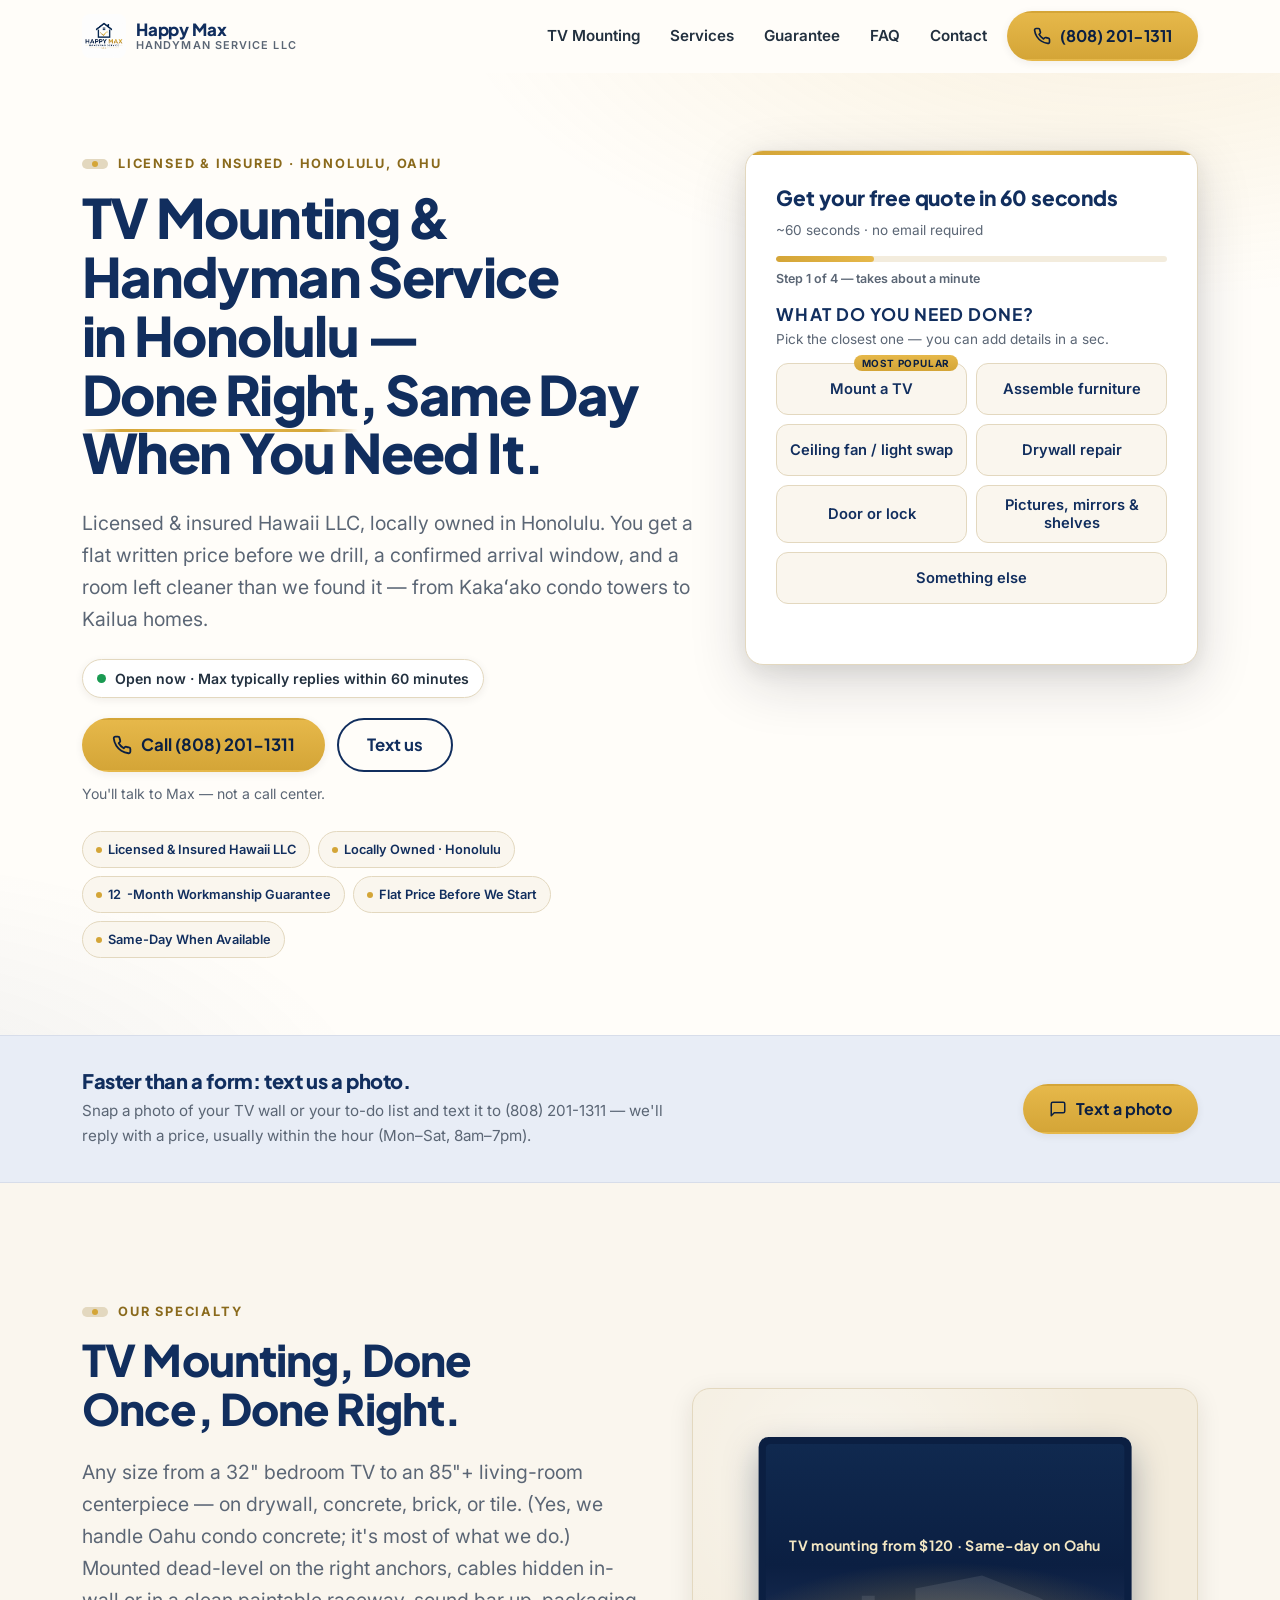
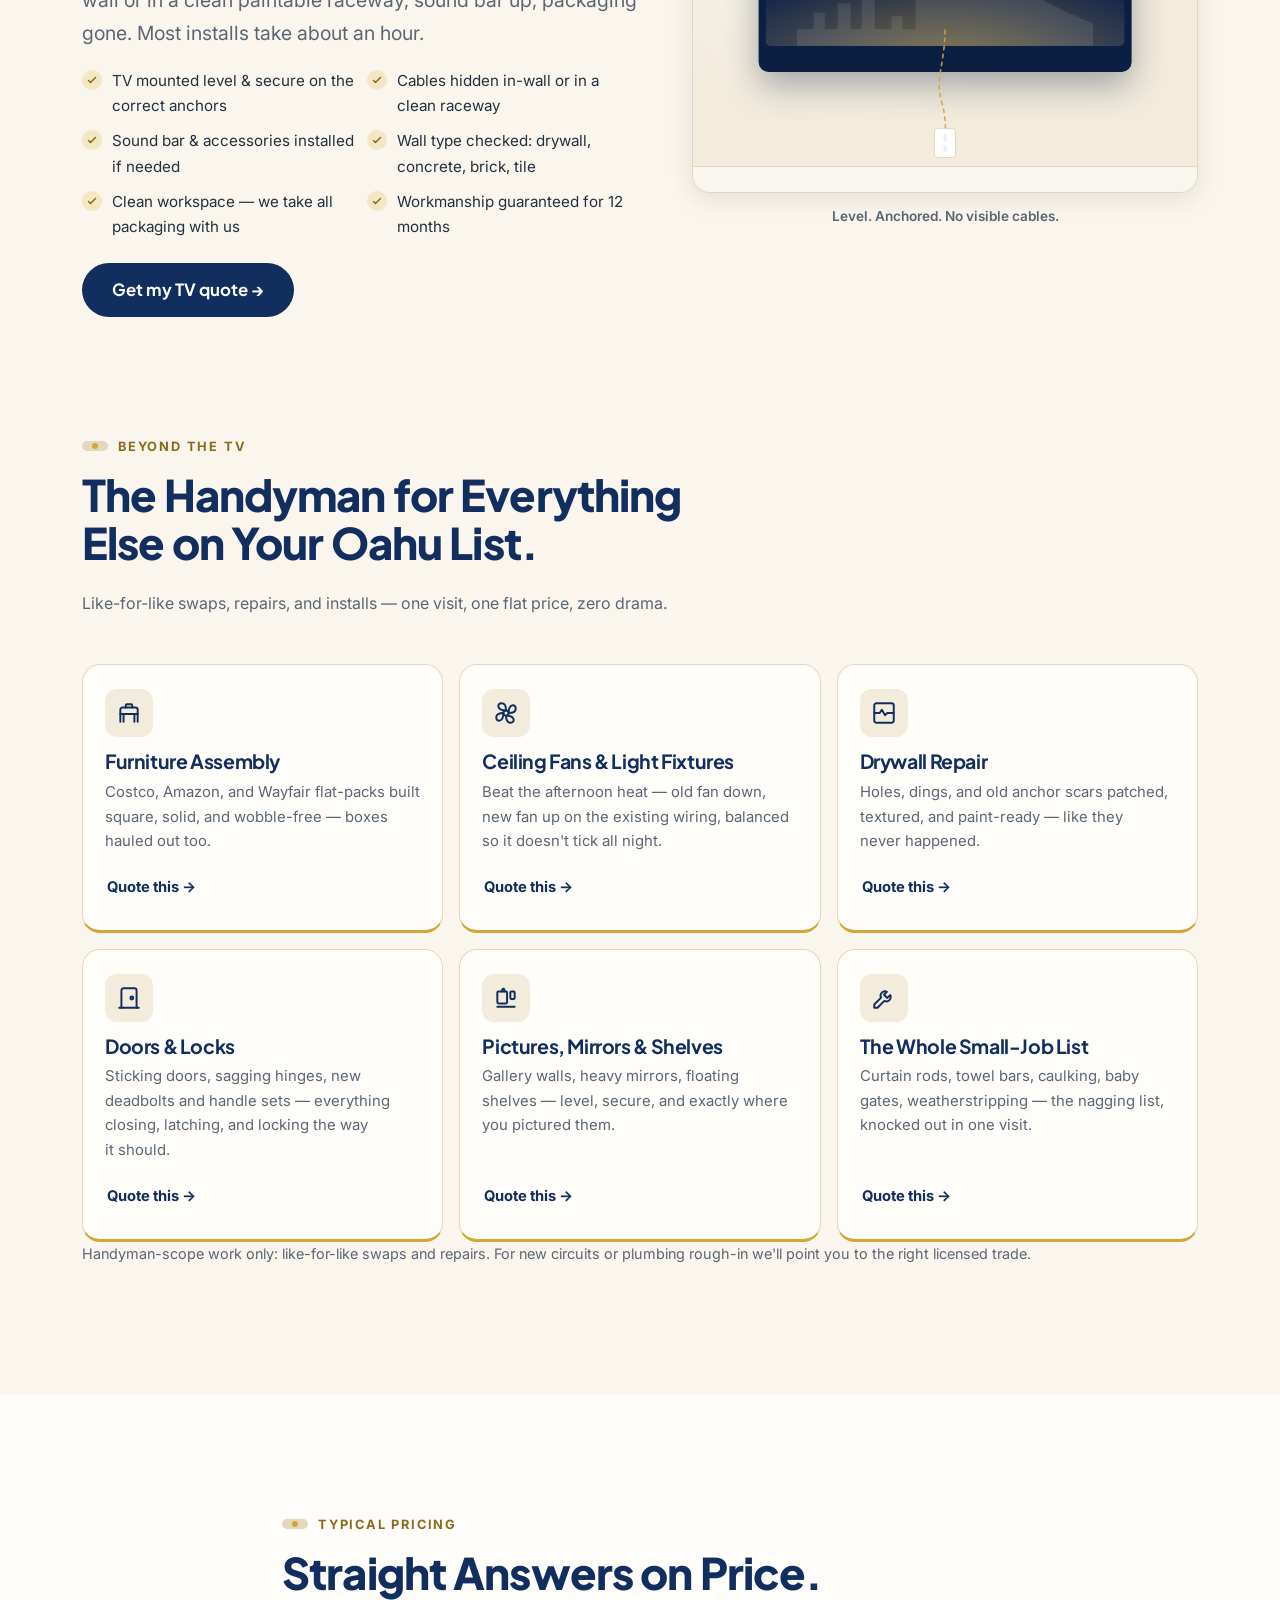
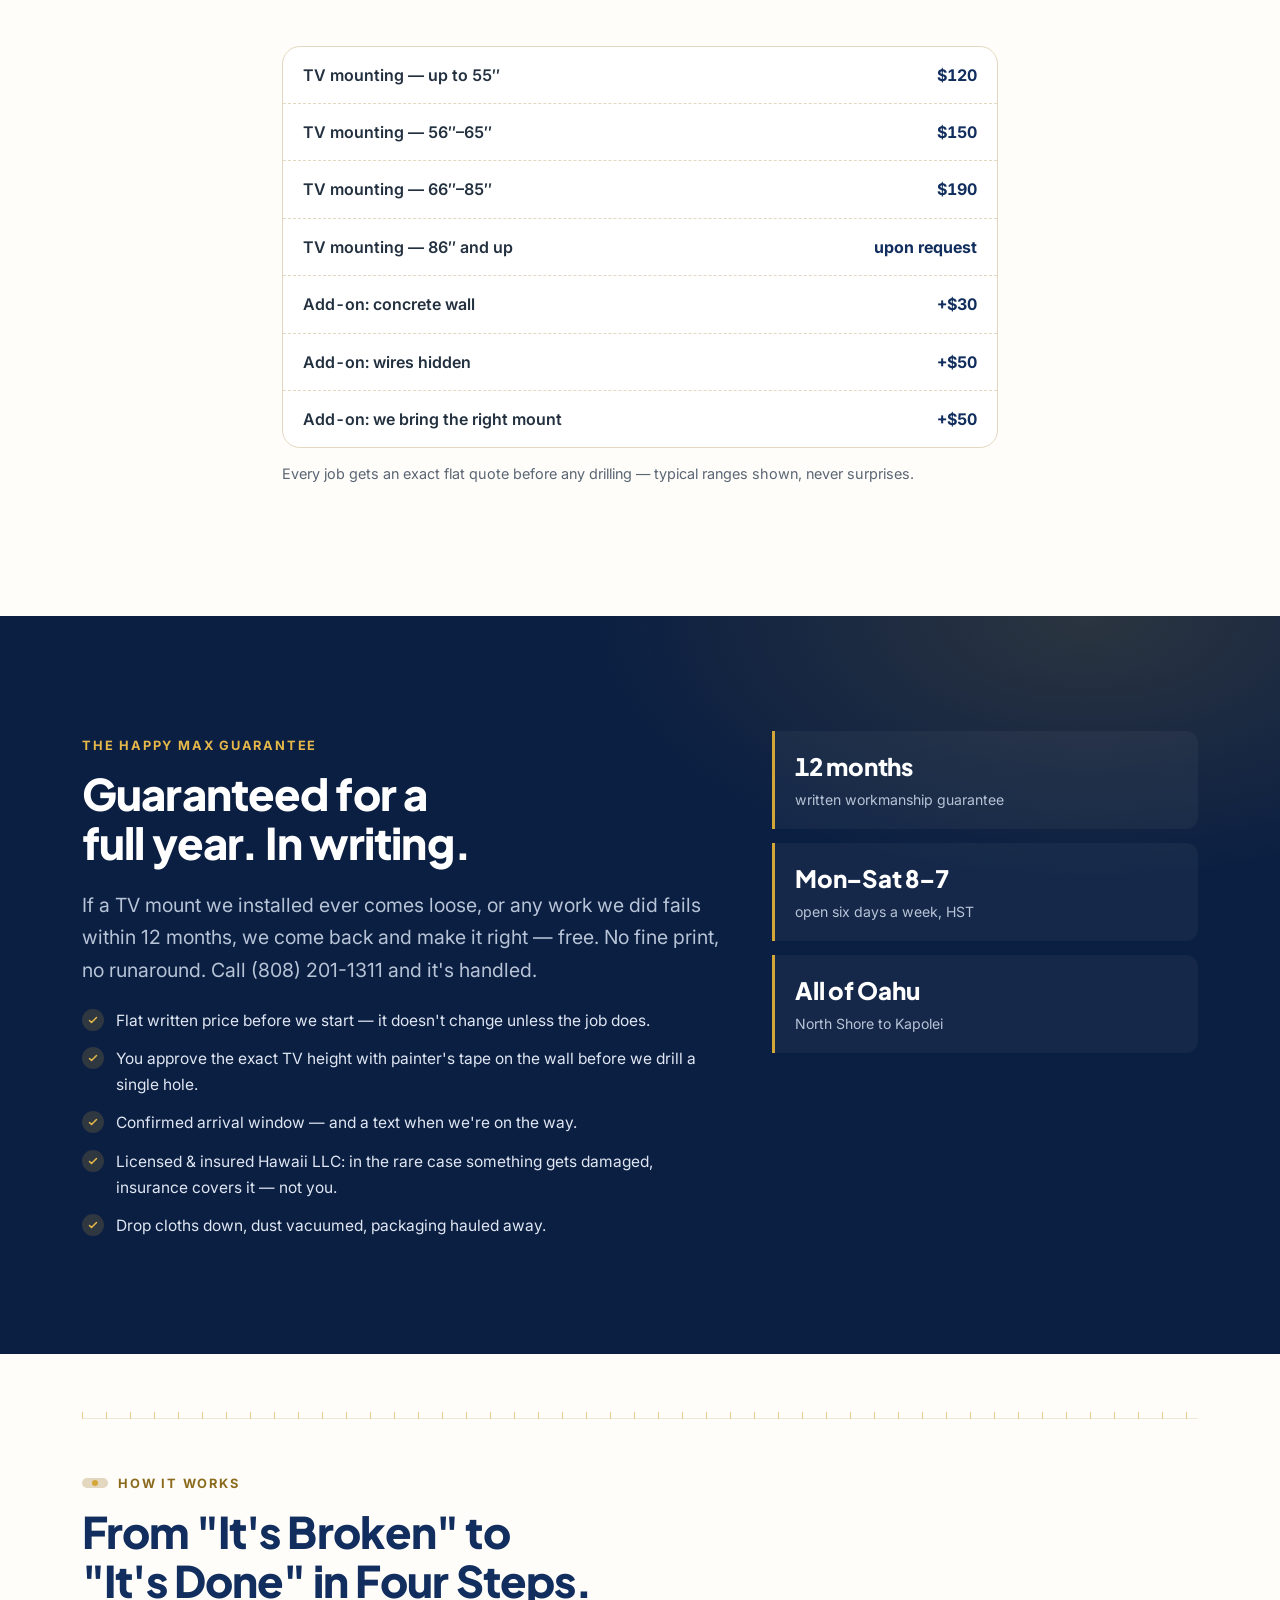
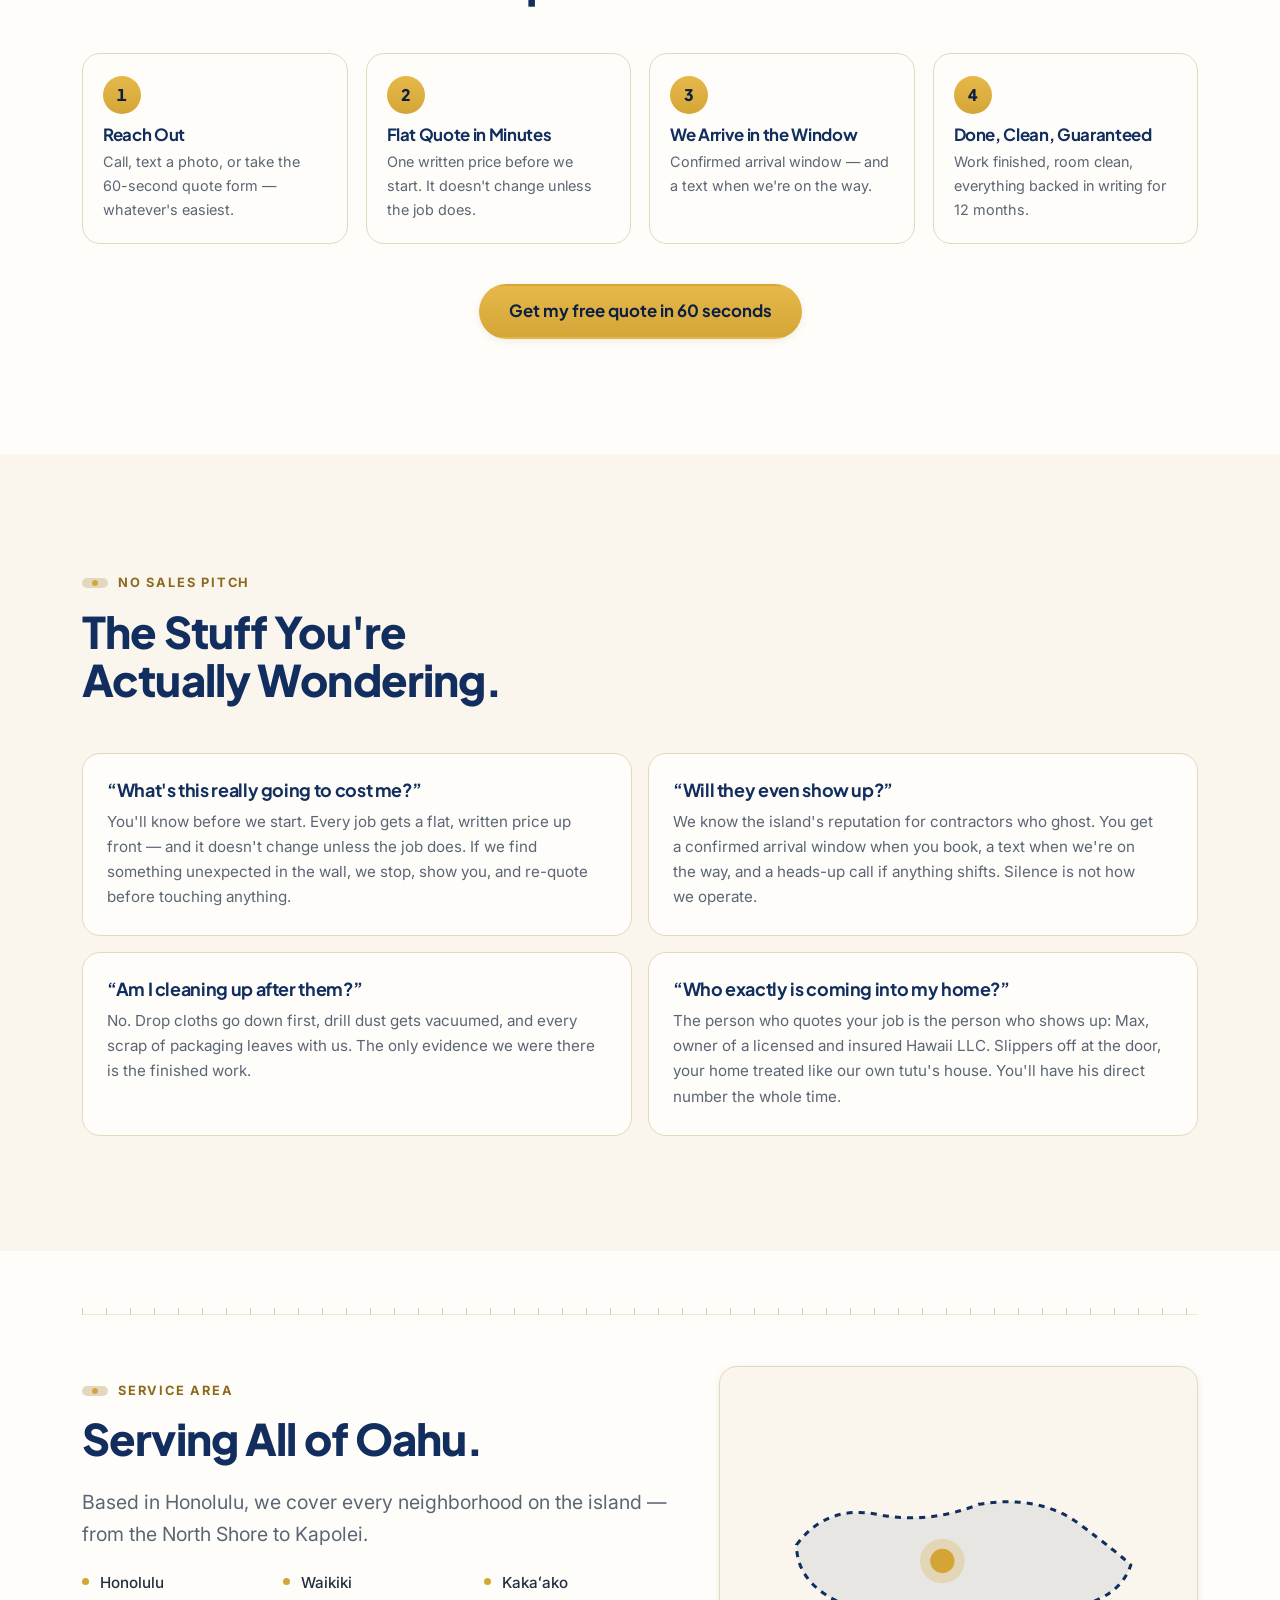
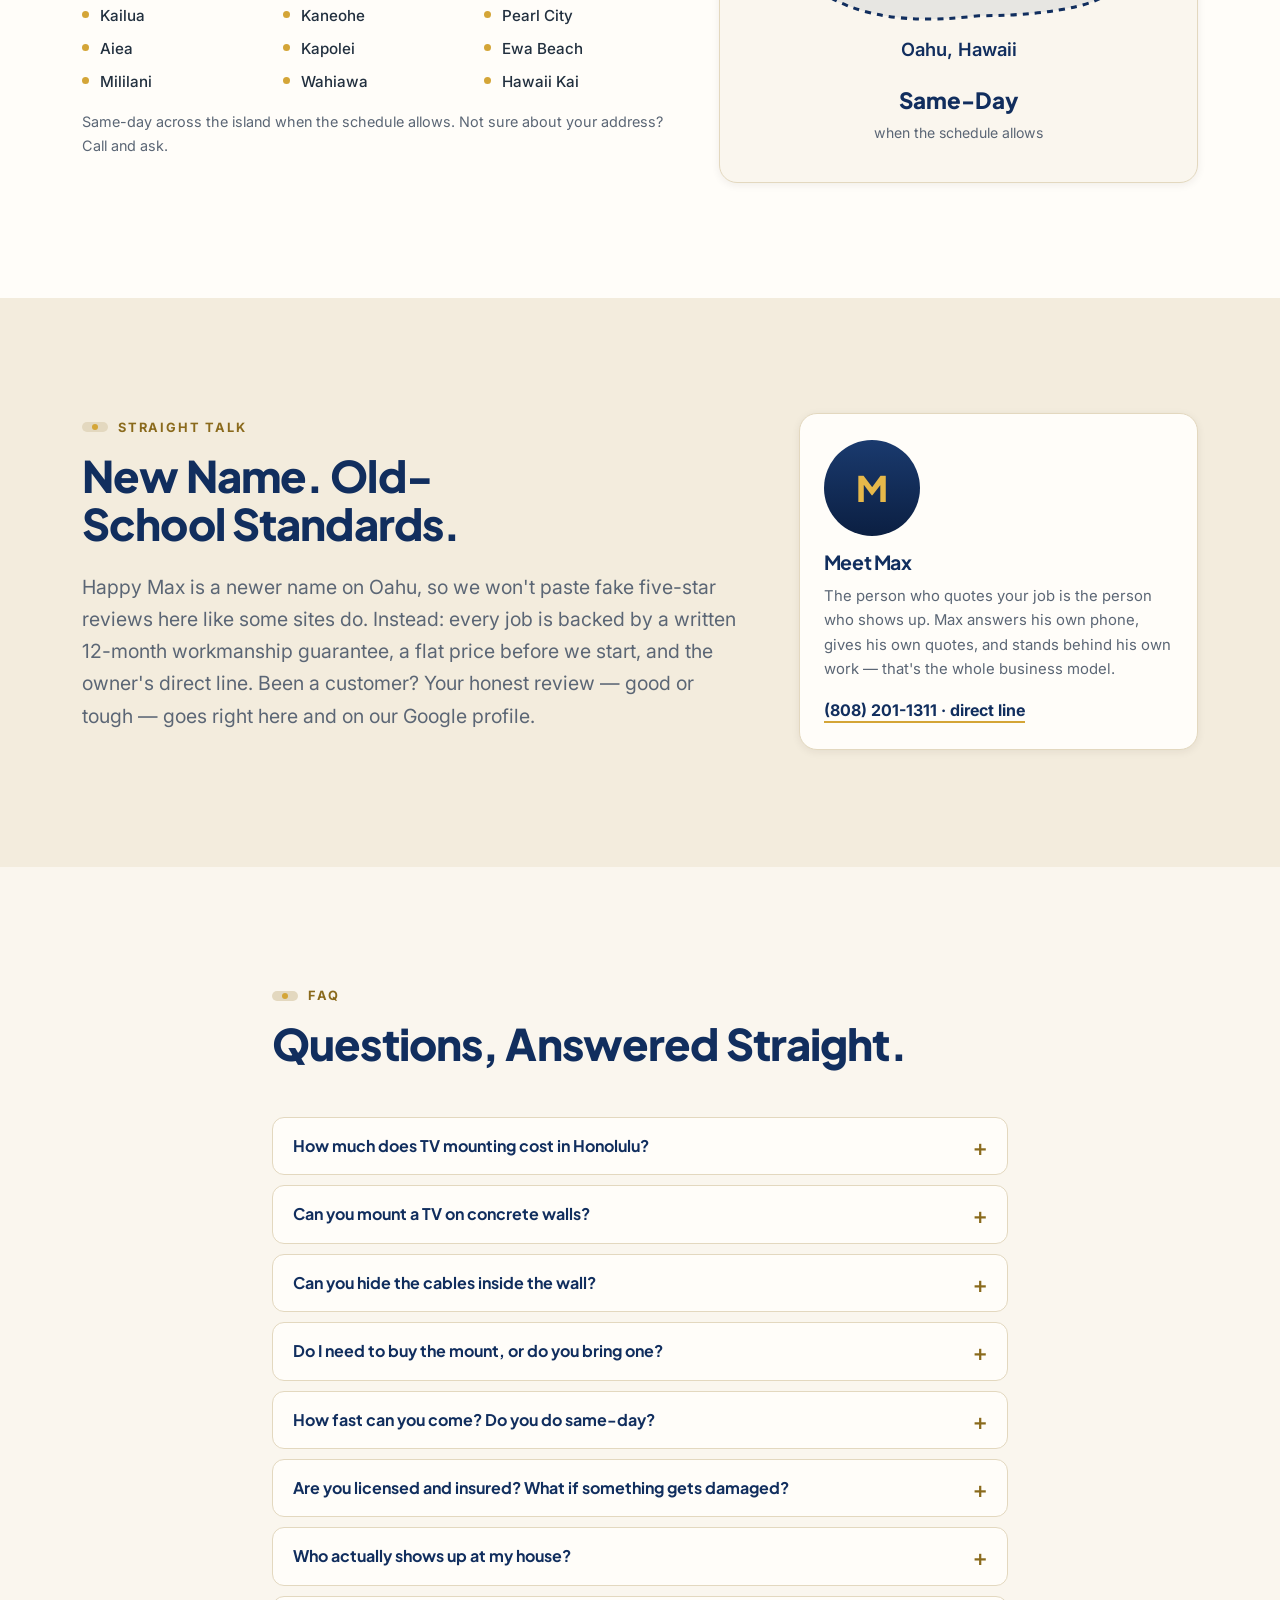
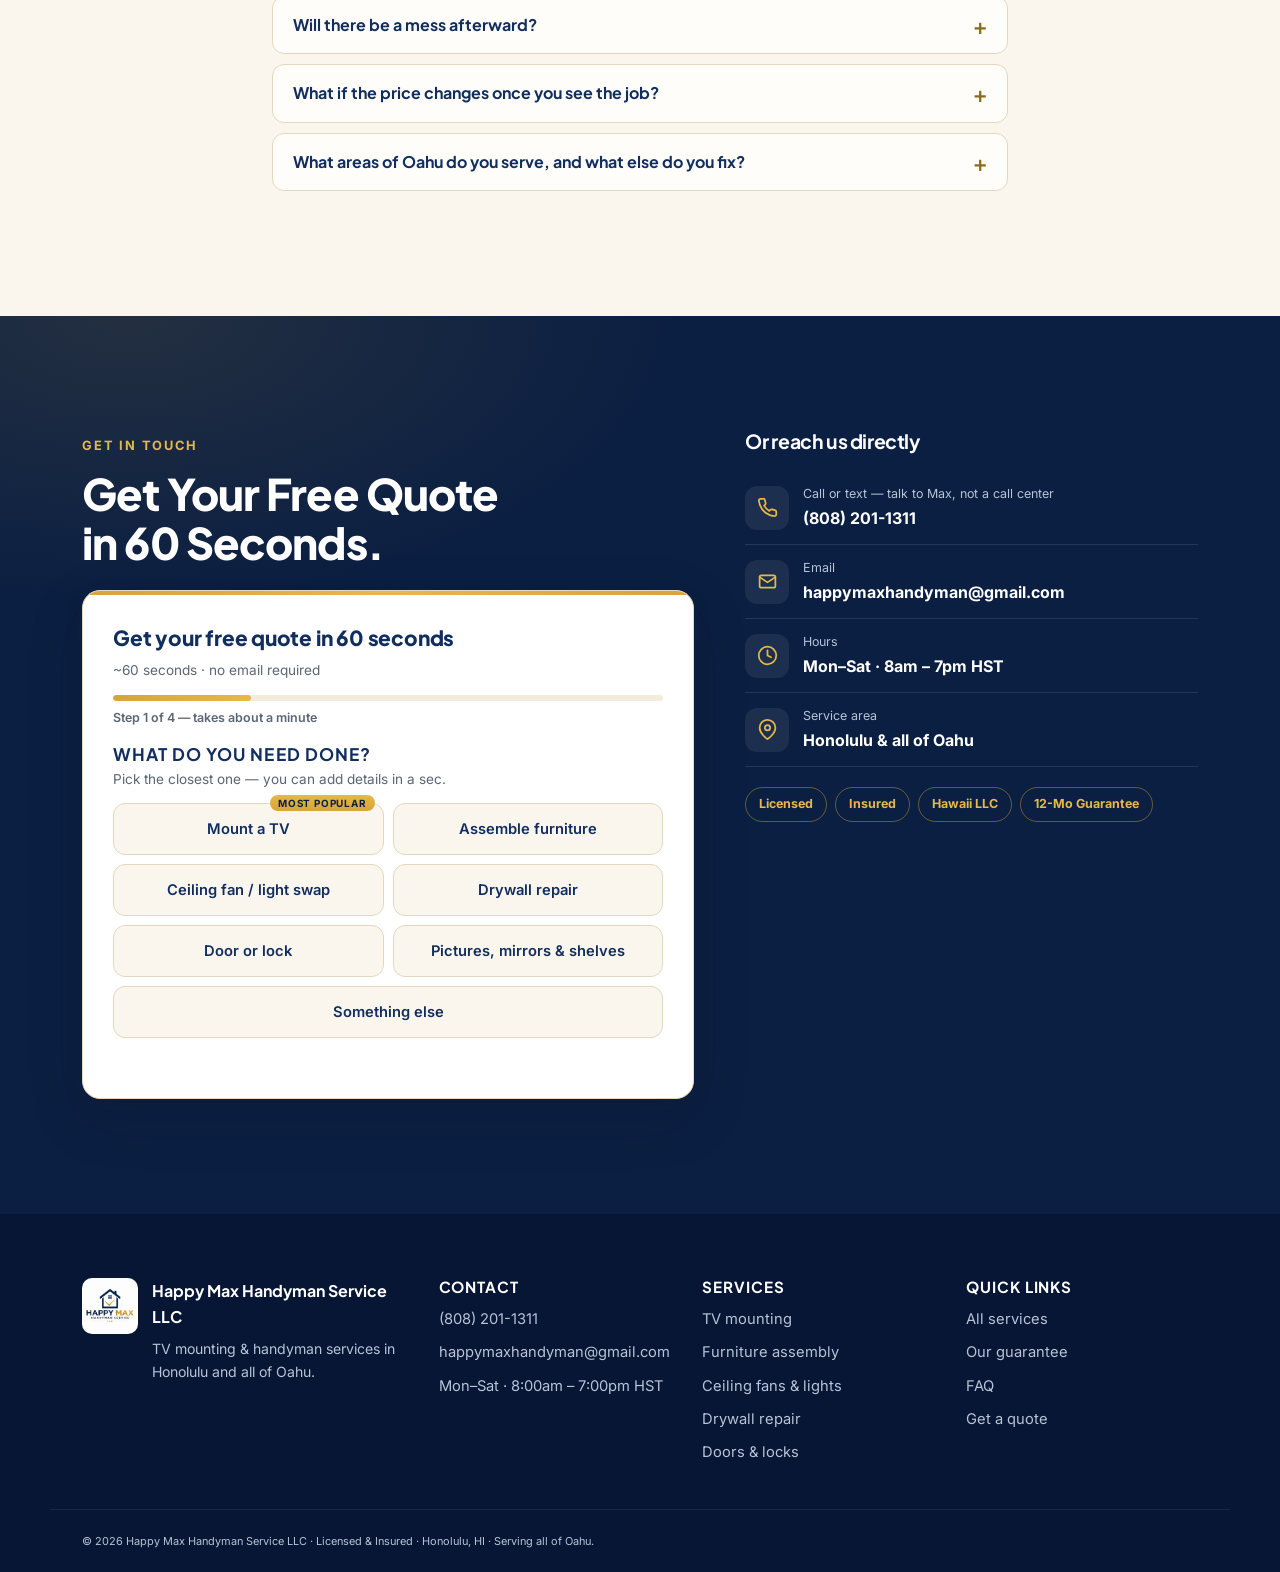
==== commit 7e017f91: "Rebuild site as conversion funnel: 60-second quote quiz, 7 services, real pricing - Hero quiz (4 ste" ====
--- a/index.html
+++ b/index.html
@@ -3,17 +3,18 @@
 <head>
   <meta charset="utf-8">
   <meta name="viewport" content="width=device-width, initial-scale=1">
-  <title>TV Mounting in Honolulu, Oahu | Happy Max Handyman Service LLC</title>
-  <meta name="description" content="Professional TV mounting in Honolulu, Oahu. Licensed and insured handyman. Hidden cables, drywall, concrete & brick walls. Same-day service. Free quotes. Call (808) 201-1311.">
-  <meta name="theme-color" content="#112e5e">
-  <link rel="canonical" href="/">
+  <title>TV Mounting &amp; Handyman in Honolulu, Oahu | Happy Max Handyman Service LLC</title>
+  <meta name="description" content="One call handles it: TV mounting is our specialty, and the rest of your to-do list is our business. Licensed &amp; insured Honolulu handyman. Flat written price before we start, cables hidden, home left clean, work guaranteed. Call (808) 201-1311.">
+  <meta name="theme-color" content="#0b1f42">
+  <link rel="canonical" href="https://happymaxhandymanservice.com/">
   <link rel="icon" href="assets/logo.png">
   <link rel="apple-touch-icon" href="assets/logo.png">
 
   <meta property="og:type" content="website">
-  <meta property="og:title" content="TV Mounting in Honolulu | Happy Max Handyman Service LLC">
-  <meta property="og:description" content="Licensed, insured handyman in Honolulu, Oahu. Professional TV mounting with hidden cables. Same-day service. Call (808) 201-1311.">
-  <meta property="og:image" content="assets/logo.png">
+  <meta property="og:url" content="https://happymaxhandymanservice.com/">
+  <meta property="og:title" content="TV Mounting &amp; Handyman in Honolulu | Happy Max Handyman Service LLC">
+  <meta property="og:description" content="Licensed &amp; insured Honolulu handyman. Flat written price before we start, cables hidden, home left clean, work guaranteed. Call or text (808) 201-1311.">
+  <meta property="og:image" content="https://happymaxhandymanservice.com/assets/logo.png">
   <meta property="og:locale" content="en_US">
   <meta name="twitter:card" content="summary_large_image">
 
@@ -22,13 +23,16 @@
   <link href="https://fonts.googleapis.com/css2?family=Inter:wght@400;500;600;700&family=Plus+Jakarta+Sans:wght@600;700;800&display=swap" rel="stylesheet">
 
   <link rel="stylesheet" href="css/style.css">
+  <noscript><style>.reveal{opacity:1 !important;transform:none !important}</style></noscript>
 
   <script type="application/ld+json">
   {
     "@context": "https://schema.org",
-    "@type": "LocalBusiness",
+    "@type": "HomeAndConstructionBusiness",
+    "@id": "https://happymaxhandymanservice.com/#business",
     "name": "Happy Max Handyman Service LLC",
-    "image": "assets/logo.png",
+    "url": "https://happymaxhandymanservice.com/",
+    "image": "https://happymaxhandymanservice.com/assets/logo.png",
     "telephone": "+1-808-201-1311",
     "email": "happymaxhandyman@gmail.com",
     "priceRange": "$$",
@@ -42,13 +46,84 @@
       { "@type": "City", "name": "Honolulu" },
       { "@type": "Place", "name": "Oahu" }
     ],
-    "serviceType": "TV Mounting & Handyman Services",
     "openingHoursSpecification": [{
       "@type": "OpeningHoursSpecification",
       "dayOfWeek": ["Monday","Tuesday","Wednesday","Thursday","Friday","Saturday"],
       "opens": "08:00",
       "closes": "19:00"
-    }]
+    }],
+    "hasOfferCatalog": {
+      "@type": "OfferCatalog",
+      "name": "Handyman Services",
+      "itemListElement": [
+        { "@type": "Offer", "itemOffered": { "@type": "Service", "name": "TV Mounting", "serviceType": "TV wall mounting with cable concealment", "url": "https://happymaxhandymanservice.com/#tv-mounting", "areaServed": "Oahu, HI", "provider": { "@id": "https://happymaxhandymanservice.com/#business" } } },
+        { "@type": "Offer", "itemOffered": { "@type": "Service", "name": "Furniture Assembly", "serviceType": "Flat-pack furniture assembly", "url": "https://happymaxhandymanservice.com/#furniture-assembly", "areaServed": "Oahu, HI", "provider": { "@id": "https://happymaxhandymanservice.com/#business" } } },
+        { "@type": "Offer", "itemOffered": { "@type": "Service", "name": "Ceiling Fans & Light Fixtures", "serviceType": "Like-for-like ceiling fan and light fixture replacement", "url": "https://happymaxhandymanservice.com/#ceiling-fans", "areaServed": "Oahu, HI", "provider": { "@id": "https://happymaxhandymanservice.com/#business" } } },
+        { "@type": "Offer", "itemOffered": { "@type": "Service", "name": "Drywall Repair", "serviceType": "Drywall patching and texture matching", "url": "https://happymaxhandymanservice.com/#drywall-repair", "areaServed": "Oahu, HI", "provider": { "@id": "https://happymaxhandymanservice.com/#business" } } },
+        { "@type": "Offer", "itemOffered": { "@type": "Service", "name": "Doors & Locks", "serviceType": "Door adjustment and lock replacement", "url": "https://happymaxhandymanservice.com/#doors-locks", "areaServed": "Oahu, HI", "provider": { "@id": "https://happymaxhandymanservice.com/#business" } } },
+        { "@type": "Offer", "itemOffered": { "@type": "Service", "name": "Pictures, Mirrors & Shelves", "serviceType": "Picture, mirror and shelf mounting", "url": "https://happymaxhandymanservice.com/#picture-hanging", "areaServed": "Oahu, HI", "provider": { "@id": "https://happymaxhandymanservice.com/#business" } } },
+        { "@type": "Offer", "itemOffered": { "@type": "Service", "name": "Small Home Repairs", "serviceType": "General small home repairs", "url": "https://happymaxhandymanservice.com/#small-jobs", "areaServed": "Oahu, HI", "provider": { "@id": "https://happymaxhandymanservice.com/#business" } } }
+      ]
+    }
+  }
+  </script>
+
+  <script type="application/ld+json">
+  {
+    "@context": "https://schema.org",
+    "@type": "FAQPage",
+    "mainEntity": [
+      {
+        "@type": "Question",
+        "name": "How much does TV mounting cost in Honolulu?",
+        "acceptedAnswer": { "@type": "Answer", "text": "It depends on TV size, wall type, and whether cables go inside the wall — but you'll get one flat, written price before we start, and it won't change unless the job does. Call, text, or use the 60-second quote form and you'll have a number within the hour during business hours." }
+      },
+      {
+        "@type": "Question",
+        "name": "Can you mount a TV on concrete walls?",
+        "acceptedAnswer": { "@type": "Answer", "text": "Yes — concrete is our home turf. Most Oahu condos and townhomes are poured concrete, so we carry masonry bits and anchors rated well beyond your TV's weight." }
+      },
+      {
+        "@type": "Question",
+        "name": "Can you hide the cables inside the wall?",
+        "acceptedAnswer": { "@type": "Answer", "text": "Usually, yes. We check for studs, fire blocks, and outlets first. Where in-wall isn't possible (like solid concrete), we use a slim paintable raceway so nothing dangles." }
+      },
+      {
+        "@type": "Question",
+        "name": "Do I need to buy the mount, or do you bring one?",
+        "acceptedAnswer": { "@type": "Answer", "text": "Either. If you have one, we'll use it. If not, tell us your TV size and wall and we'll bring the right mount and include it in your flat quote." }
+      },
+      {
+        "@type": "Question",
+        "name": "How fast can you come? Do you do same-day?",
+        "acceptedAnswer": { "@type": "Answer", "text": "Often, yes — especially if you reach out in the morning. Otherwise it's usually next-day. Mon–Sat, 8am–7pm, all of Oahu." }
+      },
+      {
+        "@type": "Question",
+        "name": "Are you licensed and insured? What if something gets damaged?",
+        "acceptedAnswer": { "@type": "Answer", "text": "Happy Max Handyman Service LLC is a licensed and insured Hawaii company. In the rare case something goes wrong, insurance covers it — you're never left holding the bill. And our work is backed by a 12-month workmanship guarantee." }
+      },
+      {
+        "@type": "Question",
+        "name": "Who actually shows up at my house?",
+        "acceptedAnswer": { "@type": "Answer", "text": "Max — the owner, the person you talked to, the name on the company. Not a rotating crew of strangers." }
+      },
+      {
+        "@type": "Question",
+        "name": "Will there be a mess afterward?",
+        "acceptedAnswer": { "@type": "Answer", "text": "No. Drop cloths before we drill, vacuum after, and all packaging and old hardware leave with us." }
+      },
+      {
+        "@type": "Question",
+        "name": "What if the price changes once you see the job?",
+        "acceptedAnswer": { "@type": "Answer", "text": "It doesn't — that's the point of a flat quote. If we open a wall and find a genuine surprise, we stop, show you, and agree on a new price before continuing. You're never billed for work you didn't approve." }
+      },
+      {
+        "@type": "Question",
+        "name": "What areas of Oahu do you serve, and what else do you fix?",
+        "acceptedAnswer": { "@type": "Answer", "text": "All of it — Honolulu, Waikiki, Kaka'ako, Kailua, Kaneohe, Pearl City, Aiea, Kapolei, Ewa Beach, Mililani, and up to the North Shore. Beyond TVs: furniture assembly, ceiling fan and light swaps, drywall repair, doors and locks, shelving, and the small-repair list." }
+      }
+    ]
   }
   </script>
 </head>
@@ -67,14 +142,14 @@
     </a>
 
     <nav class="primary-nav" aria-label="Primary">
+      <a href="#tv-mounting">TV Mounting</a>
       <a href="#services">Services</a>
-      <a href="#why">Why Us</a>
-      <a href="#reviews">Reviews</a>
+      <a href="#guarantee">Guarantee</a>
       <a href="#faq">FAQ</a>
       <a href="#contact">Contact</a>
     </nav>
 
-    <a href="tel:+18082011311" class="btn btn-gold header-cta">
+    <a href="tel:+18082011311" class="btn btn-gold header-cta" data-track="call_click" data-placement="header">
       <svg width="18" height="18" viewBox="0 0 24 24" fill="none" stroke="currentColor" stroke-width="2.2" stroke-linecap="round" stroke-linejoin="round" aria-hidden="true"><path d="M22 16.92v3a2 2 0 0 1-2.18 2 19.79 19.79 0 0 1-8.63-3.07 19.5 19.5 0 0 1-6-6 19.79 19.79 0 0 1-3.07-8.67A2 2 0 0 1 4.11 2h3a2 2 0 0 1 2 1.72c.13.96.36 1.9.7 2.81a2 2 0 0 1-.45 2.11L8.09 9.91a16 16 0 0 0 6 6l1.27-1.27a2 2 0 0 1 2.11-.45c.91.34 1.85.57 2.81.7A2 2 0 0 1 22 16.92z"/></svg>
       <span>(808) 201-1311</span>
     </a>
@@ -87,211 +162,316 @@
 
 <div class="mobile-menu" id="mobileMenu" hidden>
   <nav aria-label="Mobile">
+    <a href="#tv-mounting">TV Mounting</a>
     <a href="#services">Services</a>
-    <a href="#why">Why Us</a>
-    <a href="#reviews">Reviews</a>
+    <a href="#guarantee">Guarantee</a>
     <a href="#faq">FAQ</a>
     <a href="#contact">Contact</a>
   </nav>
   <div class="mobile-menu-cta">
-    <a href="tel:+18082011311" class="btn btn-gold btn-block">Call (808) 201-1311</a>
-    <a href="mailto:happymaxhandyman@gmail.com" class="btn btn-outline btn-block">Email Us</a>
+    <a href="tel:+18082011311" class="btn btn-gold btn-block" data-track="call_click" data-placement="mobile_menu">Call (808) 201-1311</a>
+    <a href="sms:+18082011311?&amp;body=Aloha%20Happy%20Max!%20I%27d%20like%20a%20quote%20for%3A%20" class="btn btn-outline btn-block" data-track="sms_click" data-placement="mobile_menu">Text us: (808) 201-1311</a>
   </div>
 </div>
 
 <main id="main">
 
+  <!-- ============================== HERO ============================== -->
   <section class="hero" id="top">
     <div class="container hero-grid">
       <div class="hero-content reveal">
-        <span class="kicker"><span class="dot"></span> Honolulu · Oahu · Licensed &amp; Insured</span>
-        <h1>Professional <span class="text-gold">TV&nbsp;Mounting</span><br class="break-desktop"> in Honolulu, Oahu.</h1>
-        <p class="lede">Safe, secure installation with hidden cables. Same-day service across all of Oahu — done clean, level, and right the first time.</p>
+        <span class="kicker kicker-level"><span class="level-line" aria-hidden="true"><span class="level-bubble"></span></span> Licensed &amp; Insured · Honolulu, Oahu</span>
+
+        <h1>TV Mounting &amp; Handyman Service in Honolulu — <span class="level-word">Done&nbsp;Right</span>, Same Day When You Need It.</h1>
+
+        <p class="lede">Licensed &amp; insured Hawaii LLC, locally owned in Honolulu. You get a flat written price before we drill, a confirmed arrival window, and a room left cleaner than we found it — from Kaka&#699;ako condo towers to Kailua homes.</p>
+
+        <p class="open-pill" id="openPill" hidden><span class="open-dot" aria-hidden="true"></span><span id="openPillText"></span></p>
 
         <div class="hero-ctas">
-          <a href="tel:+18082011311" class="btn btn-gold btn-lg">
+          <a href="tel:+18082011311" class="btn btn-gold btn-lg" data-track="call_click" data-placement="hero">
             <svg width="20" height="20" viewBox="0 0 24 24" fill="none" stroke="currentColor" stroke-width="2.2" stroke-linecap="round" stroke-linejoin="round" aria-hidden="true"><path d="M22 16.92v3a2 2 0 0 1-2.18 2 19.79 19.79 0 0 1-8.63-3.07 19.5 19.5 0 0 1-6-6 19.79 19.79 0 0 1-3.07-8.67A2 2 0 0 1 4.11 2h3a2 2 0 0 1 2 1.72c.13.96.36 1.9.7 2.81a2 2 0 0 1-.45 2.11L8.09 9.91a16 16 0 0 0 6 6l1.27-1.27a2 2 0 0 1 2.11-.45c.91.34 1.85.57 2.81.7A2 2 0 0 1 22 16.92z"/></svg>
             Call (808) 201-1311
           </a>
-          <a href="#contact" class="btn btn-outline btn-lg">Get a Free Quote</a>
-        </div>
-
-        <ul class="trust-row">
-          <li><span aria-hidden="true">★★★★★</span> 5.0 Rated</li>
-          <li>Licensed &amp; Insured</li>
-          <li>Same-Day Service</li>
-          <li>Honolulu Local</li>
+          <a href="sms:+18082011311?&amp;body=Aloha%20Happy%20Max!%20I%27d%20like%20a%20quote%20for%3A%20" class="btn btn-outline btn-lg" data-track="sms_click" data-placement="hero">Text us</a>
+        </div>
+        <p class="cta-subline">You'll talk to Max — not a call center.</p>
+
+        <ul class="trust-row" id="trustRow">
+          <li>Licensed &amp; Insured Hawaii LLC</li>
+          <li>Locally Owned · Honolulu</li>
+          <li><span data-guarantee-months>12</span>-Month Workmanship Guarantee</li>
+          <li>Flat Price Before We Start</li>
+          <li>Same-Day When Available</li>
         </ul>
       </div>
 
-      <aside class="hero-card reveal" aria-label="What's included">
-        <div class="hero-card-top">
-          <span class="badge">What's Included</span>
-          <span class="price-hint">Free quotes · Flat-rate pricing</span>
-        </div>
+      <!-- Quiz instance #1 (hero). Rendered by js/quiz.js -->
+      <aside class="quiz-card reveal" aria-label="Get a free quote">
+        <div class="quiz" data-quiz="hero"></div>
+        <noscript>
+          <div class="quiz-noscript">
+            <h3>Get a free quote</h3>
+            <p>Call or text <a href="tel:+18082011311"><strong>(808) 201-1311</strong></a> (Mon–Sat, 8am–7pm HST) or email <a href="mailto:happymaxhandyman@gmail.com">happymaxhandyman@gmail.com</a> — you'll have a flat price within the hour during business hours.</p>
+          </div>
+        </noscript>
+      </aside>
+    </div>
+  </section>
+
+  <!-- ======================= TEXT-A-PHOTO STRIP ======================= -->
+  <section class="sms-strip">
+    <div class="container sms-strip-inner reveal">
+      <div class="sms-strip-text">
+        <h2 class="sms-strip-title">Faster than a form: text us a photo.</h2>
+        <p>Snap a photo of your TV wall or your to-do list and text it to (808)&nbsp;201-1311 — we'll reply with a price, usually within the hour (Mon–Sat, 8am–7pm).</p>
+      </div>
+      <a href="sms:+18082011311?&amp;body=Aloha%20Happy%20Max!%20I%27d%20like%20a%20quote%20for%3A%20" class="btn btn-gold" data-track="sms_click" data-placement="sms_strip">
+        <svg width="18" height="18" viewBox="0 0 24 24" fill="none" stroke="currentColor" stroke-width="2" stroke-linecap="round" stroke-linejoin="round" aria-hidden="true"><path d="M21 15a2 2 0 0 1-2 2H7l-4 4V5a2 2 0 0 1 2-2h14a2 2 0 0 1 2 2z"/></svg>
+        Text a photo
+      </a>
+    </div>
+  </section>
+
+  <!-- ======================== FLAGSHIP: TV MOUNTING ======================== -->
+  <section id="tv-mounting" class="section tv-flagship">
+    <div class="container tv-grid">
+      <div class="tv-copy reveal">
+        <span class="kicker kicker-level"><span class="level-line" aria-hidden="true"><span class="level-bubble"></span></span> Our Specialty</span>
+        <h2>TV Mounting, Done Once, Done Right.</h2>
+        <p class="lede">Any size from a 32&quot; bedroom TV to an 85&quot;+ living-room centerpiece — on drywall, concrete, brick, or tile. (Yes, we handle Oahu condo concrete; it's most of what we do.) Mounted dead-level on the right anchors, cables hidden in-wall or in a clean paintable raceway, sound bar up, packaging gone. Most installs take about an hour.</p>
+
         <ul class="check-list">
           <li>TV mounted level &amp; secure on the correct anchors</li>
           <li>Cables hidden in-wall or in a clean raceway</li>
           <li>Sound bar &amp; accessories installed if needed</li>
           <li>Wall type checked: drywall, concrete, brick, tile</li>
           <li>Clean workspace — we take all packaging with us</li>
-          <li>Workmanship guaranteed</li>
+          <li>Workmanship guaranteed for <span data-guarantee-months>12</span> months</li>
         </ul>
-        <a href="#contact" class="btn btn-navy btn-block">Get my free quote →</a>
-        <p class="card-foot">Reply within 1 hour during business hours.</p>
-      </aside>
-    </div>
-  </section>
-
+
+        <button type="button" class="btn btn-navy btn-lg quiz-open" data-service="tv_mounting" data-track="cta_click" data-placement="tv_flagship">Get my TV quote →</button>
+      </div>
+
+      <div class="tv-vignette reveal" aria-hidden="true">
+        <div class="tv-wall">
+          <div class="tv-glow"></div>
+          <div class="tv-frame">
+            <div class="tv-screen">
+              <svg class="tv-skyline" viewBox="0 0 320 96" fill="none" preserveAspectRatio="xMidYMax meet"><path d="M0 96 L0 78 L18 78 L18 60 L30 60 L30 78 L44 78 L44 50 L58 50 L58 78 L70 78 L70 42 L84 42 L84 78 L102 78 L102 64 L114 64 L114 78 L128 78 L128 34 L200 20 L262 44 L292 60 L320 72 L320 96 Z" fill="currentColor"/></svg>
+              <p class="tv-screen-line" id="tvScreenLine">Flat quote before we drill · Same-day on Oahu</p>
+            </div>
+            <div class="tv-soundbar"></div>
+          </div>
+          <svg class="tv-cable" viewBox="0 0 60 220" fill="none" aria-hidden="true"><path class="tv-cable-path" d="M30 4 C 30 60, 12 90, 24 130 C 34 164, 30 190, 30 216" stroke="currentColor" stroke-width="3" stroke-linecap="round" stroke-dasharray="6 8"/></svg>
+          <div class="tv-outlet"></div>
+        </div>
+        <p class="tv-caption">Level. Anchored. No visible cables.</p>
+      </div>
+    </div>
+  </section>
+
+  <!-- ======================= HANDYMAN SERVICES GRID ======================= -->
   <section id="services" class="section services">
     <div class="container">
       <header class="section-head reveal">
-        <span class="kicker">Our Services</span>
-        <h2>TV Mounting, Done Right.</h2>
-        <p>From a 32&quot; bedroom flat-panel to an 85&quot; living-room centerpiece — we mount it level, secure, and with cables hidden.</p>
+        <span class="kicker kicker-level"><span class="level-line" aria-hidden="true"><span class="level-bubble"></span></span> Beyond the TV</span>
+        <h2>The Handyman for Everything Else on Your Oahu List.</h2>
+        <p>Like-for-like swaps, repairs, and installs — one visit, one flat price, zero drama.</p>
       </header>
 
       <div class="card-grid">
-        <article class="card reveal">
-          <span class="card-icon">
-            <svg viewBox="0 0 24 24" fill="none" stroke="currentColor" stroke-width="1.8" stroke-linecap="round" stroke-linejoin="round" aria-hidden="true"><rect x="2" y="4" width="20" height="13" rx="2"/><path d="M8 21h8M12 17v4"/></svg>
-          </span>
-          <h3>Any TV Size</h3>
-          <p>32&quot; to 85&quot;+ flat-panel TVs, anchored properly into studs or concrete.</p>
-        </article>
-
-        <article class="card reveal">
-          <span class="card-icon">
-            <svg viewBox="0 0 24 24" fill="none" stroke="currentColor" stroke-width="1.8" stroke-linecap="round" stroke-linejoin="round" aria-hidden="true"><path d="M4 7h12M4 12h16M4 17h10"/><circle cx="20" cy="7" r="1.5"/></svg>
-          </span>
-          <h3>Tilt &amp; Full-Motion</h3>
-          <p>Fixed, tilting, and articulating arm mounts to fit any room layout.</p>
-        </article>
-
-        <article class="card reveal">
-          <span class="card-icon">
-            <svg viewBox="0 0 24 24" fill="none" stroke="currentColor" stroke-width="1.8" stroke-linecap="round" stroke-linejoin="round" aria-hidden="true"><path d="M3 12c3 0 3-4 6-4s3 8 6 8 3-4 6-4"/></svg>
-          </span>
-          <h3>Hidden Cables</h3>
-          <p>In-wall cable routing or clean paintable raceways — no dangling cords.</p>
-        </article>
-
-        <article class="card reveal">
-          <span class="card-icon">
-            <svg viewBox="0 0 24 24" fill="none" stroke="currentColor" stroke-width="1.8" stroke-linecap="round" stroke-linejoin="round" aria-hidden="true"><path d="M4 21V8l8-5 8 5v13"/><path d="M9 21v-6h6v6"/></svg>
-          </span>
-          <h3>All Wall Types</h3>
-          <p>Drywall, concrete, brick, tile, plaster — we bring the right anchors.</p>
-        </article>
-
-        <article class="card reveal">
-          <span class="card-icon">
-            <svg viewBox="0 0 24 24" fill="none" stroke="currentColor" stroke-width="1.8" stroke-linecap="round" stroke-linejoin="round" aria-hidden="true"><rect x="3" y="9" width="18" height="6" rx="2"/><path d="M7 9V7a2 2 0 0 1 2-2h6a2 2 0 0 1 2 2v2"/><path d="M7 15v2M17 15v2"/></svg>
-          </span>
-          <h3>Sound Bars &amp; Shelves</h3>
-          <p>Sound bars, AV shelves, and accessories mounted to match your TV.</p>
-        </article>
-
-        <article class="card reveal">
-          <span class="card-icon">
-            <svg viewBox="0 0 24 24" fill="none" stroke="currentColor" stroke-width="1.8" stroke-linecap="round" stroke-linejoin="round" aria-hidden="true"><rect x="2" y="5" width="9" height="11" rx="1.5"/><rect x="13" y="5" width="9" height="11" rx="1.5"/><path d="M6.5 20h11"/></svg>
-          </span>
-          <h3>Multi-Screen Setups</h3>
-          <p>Side-by-side, stacked, or video wall installs for offices and game rooms.</p>
-        </article>
-      </div>
-    </div>
-  </section>
-
-  <section id="why" class="section why">
-    <div class="container">
+        <article class="card reveal" id="furniture-assembly">
+          <span class="card-icon" aria-hidden="true">
+            <svg viewBox="0 0 24 24" fill="none" stroke="currentColor" stroke-width="1.8" stroke-linecap="round" stroke-linejoin="round"><path d="M4 20V9a2 2 0 0 1 2-2h12a2 2 0 0 1 2 2v11"/><path d="M4 13h16M7 13v7M17 13v7"/><path d="M9 7V5a1 1 0 0 1 1-1h4a1 1 0 0 1 1 1v2"/></svg>
+          </span>
+          <h3>Furniture Assembly</h3>
+          <p>Costco, Amazon, and Wayfair flat-packs built square, solid, and wobble-free — boxes hauled out too.</p>
+          <p class="price-chip" data-price-chip="furniture-assembly" hidden></p>
+          <button type="button" class="card-cta quiz-open" data-service="furniture_assembly" data-track="cta_click" data-placement="service_card">Quote this →</button>
+        </article>
+
+        <article class="card reveal" id="ceiling-fans">
+          <span class="card-icon" aria-hidden="true">
+            <svg viewBox="0 0 24 24" fill="none" stroke="currentColor" stroke-width="1.8" stroke-linecap="round" stroke-linejoin="round"><circle cx="12" cy="12" r="2.4"/><path d="M12 9.6C12 5.4 10.8 3 7.8 3 5.6 3 4.6 4.6 5 6.2c.5 2 3.4 3.4 7 3.4zM14.4 12c4.2 0 6.6-1.2 6.6-4.2 0-2.2-1.6-3.2-3.2-2.8-2 .5-3.4 3.4-3.4 7zM12 14.4c0 4.2 1.2 6.6 4.2 6.6 2.2 0 3.2-1.6 2.8-3.2-.5-2-3.4-3.4-7-3.4zM9.6 12c-4.2 0-6.6 1.2-6.6 4.2 0 2.2 1.6 3.2 3.2 2.8 2-.5 3.4-3.4 3.4-7z"/></svg>
+          </span>
+          <h3>Ceiling Fans &amp; Light Fixtures</h3>
+          <p>Beat the afternoon heat — old fan down, new fan up on the existing wiring, balanced so it doesn't tick all night.</p>
+          <p class="price-chip" data-price-chip="ceiling-fan" hidden></p>
+          <button type="button" class="card-cta quiz-open" data-service="ceiling_fan_light" data-track="cta_click" data-placement="service_card">Quote this →</button>
+        </article>
+
+        <article class="card reveal" id="drywall-repair">
+          <span class="card-icon" aria-hidden="true">
+            <svg viewBox="0 0 24 24" fill="none" stroke="currentColor" stroke-width="1.8" stroke-linecap="round" stroke-linejoin="round"><rect x="3" y="3" width="18" height="18" rx="2"/><path d="M3 12h5l2-3 3 5 2-2h6"/></svg>
+          </span>
+          <h3>Drywall Repair</h3>
+          <p>Holes, dings, and old anchor scars patched, textured, and paint-ready — like they never happened.</p>
+          <p class="price-chip" data-price-chip="drywall" hidden></p>
+          <button type="button" class="card-cta quiz-open" data-service="drywall_repair" data-track="cta_click" data-placement="service_card">Quote this →</button>
+        </article>
+
+        <article class="card reveal" id="doors-locks">
+          <span class="card-icon" aria-hidden="true">
+            <svg viewBox="0 0 24 24" fill="none" stroke="currentColor" stroke-width="1.8" stroke-linecap="round" stroke-linejoin="round"><path d="M5 21V5a2 2 0 0 1 2-2h10a2 2 0 0 1 2 2v16"/><path d="M3 21h18"/><circle cx="14.6" cy="12" r="1.3"/></svg>
+          </span>
+          <h3>Doors &amp; Locks</h3>
+          <p>Sticking doors, sagging hinges, new deadbolts and handle sets — everything closing, latching, and locking the way it should.</p>
+          <p class="price-chip" data-price-chip="door-lock" hidden></p>
+          <button type="button" class="card-cta quiz-open" data-service="door_lock" data-track="cta_click" data-placement="service_card">Quote this →</button>
+        </article>
+
+        <article class="card reveal" id="picture-hanging">
+          <span class="card-icon" aria-hidden="true">
+            <svg viewBox="0 0 24 24" fill="none" stroke="currentColor" stroke-width="1.8" stroke-linecap="round" stroke-linejoin="round"><rect x="4" y="6" width="9" height="11" rx="1"/><path d="M8.5 6V4.5a1 1 0 0 1 2 0V6"/><rect x="16" y="6" width="4" height="7" rx="1"/><path d="M4 20h16"/></svg>
+          </span>
+          <h3>Pictures, Mirrors &amp; Shelves</h3>
+          <p>Gallery walls, heavy mirrors, floating shelves — level, secure, and exactly where you pictured them.</p>
+          <p class="price-chip" data-price-chip="picture-hanging" hidden></p>
+          <button type="button" class="card-cta quiz-open" data-service="picture_shelves" data-track="cta_click" data-placement="service_card">Quote this →</button>
+        </article>
+
+        <article class="card reveal" id="small-jobs">
+          <span class="card-icon" aria-hidden="true">
+            <svg viewBox="0 0 24 24" fill="none" stroke="currentColor" stroke-width="1.8" stroke-linecap="round" stroke-linejoin="round"><path d="M14.7 6.3a4 4 0 0 0-5.4 5.4L3 18v3h3l6.3-6.3a4 4 0 0 0 5.4-5.4L15 12l-3-3z"/></svg>
+          </span>
+          <h3>The Whole Small-Job List</h3>
+          <p>Curtain rods, towel bars, caulking, baby gates, weatherstripping — the nagging list, knocked out in one visit.</p>
+          <p class="price-chip" data-price-chip="small-jobs" hidden></p>
+          <button type="button" class="card-cta quiz-open" data-service="other" data-track="cta_click" data-placement="service_card">Quote this →</button>
+        </article>
+      </div>
+      <p class="small-note reveal">Handyman-scope work only: like-for-like swaps and repairs. For new circuits or plumbing rough-in we'll point you to the right licensed trade.</p>
+    </div>
+  </section>
+
+  <!-- ==================== TYPICAL PRICING (config-driven) ==================== -->
+  <section id="pricing" class="section pricing" hidden>
+    <div class="container pricing-inner">
       <header class="section-head reveal">
-        <span class="kicker">Why Happy Max</span>
-        <h2>Hire a Handyman You Can Trust.</h2>
-        <p>Honolulu homeowners pick us for one reason: the job gets done right, and your walls and floors stay clean.</p>
+        <span class="kicker kicker-level"><span class="level-line" aria-hidden="true"><span class="level-bubble"></span></span> Typical Pricing</span>
+        <h2>Straight Answers on Price.</h2>
       </header>
-
-      <div class="why-grid">
-        <div class="why-item reveal">
-          <span class="why-icon">
-            <svg viewBox="0 0 24 24" fill="none" stroke="currentColor" stroke-width="1.8" stroke-linecap="round" stroke-linejoin="round" aria-hidden="true"><path d="M12 2 4 6v6c0 5 3.5 9 8 10 4.5-1 8-5 8-10V6l-8-4z"/><path d="m9 12 2 2 4-4"/></svg>
-          </span>
-          <h3>Licensed &amp; Insured</h3>
-          <p>Fully insured Hawaii LLC. Your home and our work are both covered.</p>
-        </div>
-
-        <div class="why-item reveal">
-          <span class="why-icon">
-            <svg viewBox="0 0 24 24" fill="none" stroke="currentColor" stroke-width="1.8" stroke-linecap="round" stroke-linejoin="round" aria-hidden="true"><path d="M14 6 8 12l-3-3M22 6l-6 6-3-3"/></svg>
-          </span>
-          <h3>Right Tools &amp; Anchors</h3>
-          <p>Professional stud-finders, masonry bits, and the correct anchors for every wall.</p>
-        </div>
-
-        <div class="why-item reveal">
-          <span class="why-icon">
-            <svg viewBox="0 0 24 24" fill="none" stroke="currentColor" stroke-width="1.8" stroke-linecap="round" stroke-linejoin="round" aria-hidden="true"><path d="M3 7h18M5 7v13h14V7M9 11h6"/></svg>
-          </span>
-          <h3>Clean Work</h3>
-          <p>Drop cloths down, vacuum after, packaging gone — your room left how we found it.</p>
-        </div>
-
-        <div class="why-item reveal">
-          <span class="why-icon">
-            <svg viewBox="0 0 24 24" fill="none" stroke="currentColor" stroke-width="1.8" stroke-linecap="round" stroke-linejoin="round" aria-hidden="true"><path d="M12 2v20M17 5H9.5a3.5 3.5 0 1 0 0 7h5a3.5 3.5 0 1 1 0 7H6"/></svg>
-          </span>
-          <h3>Honest Flat Pricing</h3>
-          <p>Free quote before we drill. No surprise fees, no upselling, no nonsense.</p>
-        </div>
-      </div>
-    </div>
-  </section>
-
+      <div class="pricing-rows reveal" id="pricingRows"></div>
+      <p class="pricing-foot reveal">Every job gets an exact flat quote before any drilling — typical ranges shown, never surprises.</p>
+    </div>
+  </section>
+
+  <!-- ========================= GUARANTEE BAND (dark) ========================= -->
+  <section id="guarantee" class="section guarantee">
+    <div class="container guarantee-grid">
+      <div class="guarantee-copy reveal">
+        <span class="kicker kicker-on-dark">The Happy Max Guarantee</span>
+        <h2 id="guaranteeHeadline">Guaranteed for a full year. In writing.</h2>
+        <p class="lede">If a TV mount we installed ever comes loose, or any work we did fails within <span data-guarantee-months>12</span> months, we come back and make it right — free. No fine print, no runaround. Call (808)&nbsp;201-1311 and it's handled.</p>
+
+        <ul class="assurance-list">
+          <li>Flat written price before we start — it doesn't change unless the job does.</li>
+          <li>You approve the exact TV height with painter's tape on the wall before we drill a single hole.</li>
+          <li>Confirmed arrival window — and a text when we're on the way.</li>
+          <li>Licensed &amp; insured Hawaii LLC: in the rare case something gets damaged, insurance covers it — not you.</li>
+          <li>Drop cloths down, dust vacuumed, packaging hauled away.</li>
+          <li id="payAfterLine" hidden>You pay when the work is done and you're happy — not before.</li>
+        </ul>
+      </div>
+
+      <div class="guarantee-stats reveal" role="list">
+        <div class="g-stat" role="listitem">
+          <strong><span data-guarantee-months>12</span> months</strong>
+          <span>written workmanship guarantee</span>
+        </div>
+        <div class="g-stat" role="listitem">
+          <strong>Mon–Sat 8–7</strong>
+          <span>open six days a week, HST</span>
+        </div>
+        <div class="g-stat" role="listitem">
+          <strong>All of Oahu</strong>
+          <span>North Shore to Kapolei</span>
+        </div>
+      </div>
+    </div>
+  </section>
+
+  <!-- ============================ HOW IT WORKS ============================ -->
   <section class="section how-it-works">
     <div class="container">
       <header class="section-head reveal">
-        <span class="kicker">How It Works</span>
-        <h2>Four Steps to a Perfectly Mounted TV.</h2>
+        <span class="kicker kicker-level"><span class="level-line" aria-hidden="true"><span class="level-bubble"></span></span> How It Works</span>
+        <h2>From "It's Broken" to "It's Done" in Four Steps.</h2>
       </header>
 
       <ol class="steps">
         <li class="step reveal">
           <span class="step-number">1</span>
           <h3>Reach Out</h3>
-          <p>Call (808) 201-1311 or fill out the form. Tell us your TV size and wall type.</p>
+          <p>Call, text a photo, or take the 60-second quote form — whatever's easiest.</p>
         </li>
         <li class="step reveal">
           <span class="step-number">2</span>
-          <h3>Free Quote</h3>
-          <p>You get a clear flat-rate quote in minutes — no hidden charges.</p>
+          <h3>Flat Quote in Minutes</h3>
+          <p>One written price before we start. It doesn't change unless the job does.</p>
         </li>
         <li class="step reveal">
           <span class="step-number">3</span>
-          <h3>We Arrive On Time</h3>
-          <p>Same-day or next-day appointments across Oahu, fully equipped.</p>
+          <h3>We Arrive in the Window</h3>
+          <p>Confirmed arrival window — and a text when we're on the way.</p>
         </li>
         <li class="step reveal">
           <span class="step-number">4</span>
-          <h3>Mounted &amp; Done</h3>
-          <p>TV is level, cables are hidden, room is clean. You enjoy the show.</p>
+          <h3>Done, Clean, Guaranteed</h3>
+          <p>Work finished, room clean, everything backed in writing for <span data-guarantee-months>12</span> months.</p>
         </li>
       </ol>
-    </div>
-  </section>
-
+
+      <div class="section-cta reveal">
+        <button type="button" class="btn btn-gold btn-lg quiz-open" data-service="" data-track="cta_click" data-placement="how_it_works">Get my free quote in 60 seconds</button>
+      </div>
+    </div>
+  </section>
+
+  <!-- ========================== OBJECTION BAND ========================== -->
+  <section class="section objections">
+    <div class="container">
+      <header class="section-head reveal">
+        <span class="kicker kicker-level"><span class="level-line" aria-hidden="true"><span class="level-bubble"></span></span> No Sales Pitch</span>
+        <h2>The Stuff You're Actually Wondering.</h2>
+      </header>
+
+      <div class="objection-grid">
+        <article class="objection-card reveal">
+          <h3>“What's this really going to cost me?”</h3>
+          <p>You'll know before we start. Every job gets a flat, written price up front — and it doesn't change unless the job does. If we find something unexpected in the wall, we stop, show you, and re-quote before touching anything.</p>
+        </article>
+        <article class="objection-card reveal">
+          <h3>“Will they even show up?”</h3>
+          <p>We know the island's reputation for contractors who ghost. You get a confirmed arrival window when you book, a text when we're on the way, and a heads-up call if anything shifts. Silence is not how we operate.</p>
+        </article>
+        <article class="objection-card reveal">
+          <h3>“Am I cleaning up after them?”</h3>
+          <p>No. Drop cloths go down first, drill dust gets vacuumed, and every scrap of packaging leaves with us. The only evidence we were there is the finished work.</p>
+        </article>
+        <article class="objection-card reveal">
+          <h3>“Who exactly is coming into my home?”</h3>
+          <p>The person who quotes your job is the person who shows up: Max, owner of a licensed and insured Hawaii LLC. Slippers off at the door, your home treated like our own tutu's house. You'll have his direct number the whole time.</p>
+        </article>
+      </div>
+    </div>
+  </section>
+
+  <!-- ============================ SERVICE AREA ============================ -->
   <section class="section service-area">
     <div class="container service-area-grid">
       <div class="reveal">
-        <span class="kicker">Service Area</span>
+        <span class="kicker kicker-level"><span class="level-line" aria-hidden="true"><span class="level-bubble"></span></span> Service Area</span>
         <h2>Serving All of Oahu.</h2>
         <p class="lede">Based in Honolulu, we cover every neighborhood on the island — from the North Shore to Kapolei.</p>
         <ul class="neighborhood-list">
-          <li>Honolulu</li><li>Waikiki</li><li>Kakaako</li>
+          <li>Honolulu</li><li>Waikiki</li><li>Kaka&#699;ako</li>
           <li>Kailua</li><li>Kaneohe</li><li>Pearl City</li>
           <li>Aiea</li><li>Kapolei</li><li>Ewa Beach</li>
           <li>Mililani</li><li>Wahiawa</li><li>Hawaii Kai</li>
         </ul>
-        <p class="small-note">Not sure if we cover your address? Call us and ask.</p>
+        <p class="small-note">Same-day across the island when the schedule allows. Not sure about your address? Call and ask.</p>
       </div>
       <div class="service-area-card reveal">
         <svg viewBox="0 0 200 130" fill="none" aria-hidden="true">
@@ -303,159 +483,134 @@
         </svg>
         <div class="service-area-stat">
           <strong>Same-Day</strong>
-          <span>service available across the island</span>
-        </div>
-      </div>
-    </div>
-  </section>
-
-  <section id="reviews" class="section reviews">
-    <div class="container">
-      <header class="section-head reveal">
-        <span class="kicker">Reviews</span>
-        <h2>What Honolulu Customers Say.</h2>
-      </header>
-
-      <!-- TODO: Replace placeholders with real reviews from Google / Yelp / Thumbtack once collected. -->
-      <div class="card-grid">
-        <article class="review-card reveal">
-          <div class="stars" aria-label="5 out of 5 stars">★★★★★</div>
-          <blockquote>“Max showed up on time, mounted our 75&quot; TV on a concrete wall, and hid every single cable. The room looks like a showroom. Couldn't be happier.”</blockquote>
-          <footer><strong>Daniel K.</strong> · Honolulu</footer>
-        </article>
-        <article class="review-card reveal">
-          <div class="stars" aria-label="5 out of 5 stars">★★★★★</div>
-          <blockquote>“Booked same-day after another company flaked. Fast, professional, fair price. The mount is rock solid. Highly recommend.”</blockquote>
-          <footer><strong>Sarah L.</strong> · Kailua</footer>
-        </article>
-        <article class="review-card reveal">
-          <div class="stars" aria-label="5 out of 5 stars">★★★★★</div>
-          <blockquote>“Quoted flat upfront, no surprises. Cleaned up everything before leaving — even hauled the TV box away. Will hire again.”</blockquote>
-          <footer><strong>James M.</strong> · Pearl City</footer>
-        </article>
-      </div>
-    </div>
-  </section>
-
+          <span>when the schedule allows</span>
+        </div>
+      </div>
+    </div>
+  </section>
+
+  <!-- =========================== STRAIGHT TALK =========================== -->
+  <section id="why" class="section straight-talk">
+    <div class="container straight-grid">
+      <div class="reveal">
+        <span class="kicker kicker-level"><span class="level-line" aria-hidden="true"><span class="level-bubble"></span></span> Straight Talk</span>
+        <h2>New Name. Old-School Standards.</h2>
+        <p class="lede">Happy Max is a newer name on Oahu, so we won't paste fake five-star reviews here like some sites do. Instead: every job is backed by a written <span data-guarantee-months>12</span>-month workmanship guarantee, a flat price before we start, and the owner's direct line. Been a customer? Your honest review — good or tough — goes right here and on our Google profile.</p>
+        <div class="straight-links" id="googleLinks" hidden>
+          <a class="btn btn-outline" id="googleProfileLink" href="#" target="_blank" rel="noopener" data-track="cta_click" data-placement="google_profile" hidden>Read our Google profile →</a>
+          <a class="btn btn-outline" id="googleReviewLink" href="#" target="_blank" rel="noopener" data-track="cta_click" data-placement="google_review" hidden>Review us on Google</a>
+        </div>
+        <!--
+        SWAP RULE — once 3+ real Google reviews exist, replace this block with
+        the review grid below. Real first name + neighborhood + service, each
+        with a "via Google" tag linking to the profile. Never edit review text
+        beyond trimming.
+
+        <div class="card-grid">
+          <article class="review-card">
+            <div class="stars" aria-label="5 out of 5 stars">★★★★★</div>
+            <blockquote>“REAL REVIEW TEXT”</blockquote>
+            <footer><strong>First name</strong> · Neighborhood · TV mounting · <a href="GBP_URL">via Google</a></footer>
+          </article>
+        </div>
+        -->
+      </div>
+
+      <aside class="meet-max reveal">
+        <div class="meet-max-photo" aria-hidden="true">
+          <!-- Owner photo slot: replace this div's content with
+               <img src="assets/max.jpg" alt="Max, owner of Happy Max Handyman Service"> -->
+          <span class="meet-max-initials">M</span>
+        </div>
+        <h3>Meet Max</h3>
+        <p>The person who quotes your job is the person who shows up. Max answers his own phone, gives his own quotes, and stands behind his own work — that's the whole business model.</p>
+        <a href="tel:+18082011311" class="contact-inline" data-track="call_click" data-placement="meet_max">(808) 201-1311 · direct line</a>
+      </aside>
+    </div>
+  </section>
+
+  <!-- ================================ FAQ ================================ -->
   <section id="faq" class="section faq">
     <div class="container faq-inner">
       <header class="section-head reveal">
-        <span class="kicker">FAQ</span>
-        <h2>Questions, Answered.</h2>
+        <span class="kicker kicker-level"><span class="level-line" aria-hidden="true"><span class="level-bubble"></span></span> FAQ</span>
+        <h2>Questions, Answered Straight.</h2>
       </header>
 
       <div class="faq-list reveal">
         <details>
           <summary>How much does TV mounting cost in Honolulu?</summary>
-          <p>Most TV mounts fall in a predictable range based on TV size, wall type, and whether you need cables hidden in-wall. Call (808) 201-1311 or fill the form and we'll give you a free flat-rate quote up front — no surprises.</p>
-        </details>
-        <details>
-          <summary>Can you mount on concrete or brick walls?</summary>
-          <p>Yes. We bring masonry bits and the proper anchors rated for the weight of your TV. Concrete is one of our specialties on Oahu.</p>
-        </details>
-        <details>
-          <summary>Can you hide the cables in the wall?</summary>
-          <p>In most cases yes — we'll inspect the wall for studs, fire blocks, and outlets first. If in-wall isn't possible, we use a clean paintable raceway so nothing dangles.</p>
-        </details>
-        <details>
-          <summary>What TV sizes can you mount?</summary>
-          <p>Anything from a 32&quot; bedroom flat-panel to an 85&quot;+ living-room TV, and multi-screen video walls for offices.</p>
-        </details>
-        <details>
-          <summary>Do I need to provide the mount?</summary>
-          <p>If you already bought one, perfect. If not, tell us your TV size and we'll recommend the right mount for your wall and viewing position.</p>
-        </details>
-        <details>
-          <summary>Do you offer same-day service?</summary>
-          <p>Yes, when our schedule allows — and it usually does. Call us early in the day for the best chance at same-day.</p>
-        </details>
-      </div>
-    </div>
-  </section>
-
+          <p><span id="faqPricePrefix" hidden></span>It depends on TV size, wall type, and whether cables go inside the wall — but you'll get one flat, written price before we start, and it won't change unless the job does. Call, text, or use the 60-second quote form and you'll have a number within the hour during business hours.</p>
+        </details>
+        <details>
+          <summary>Can you mount a TV on concrete walls?</summary>
+          <p>Yes — concrete is our home turf. Most Oahu condos and townhomes are poured concrete, so we carry masonry bits and anchors rated well beyond your TV's weight.</p>
+        </details>
+        <details>
+          <summary>Can you hide the cables inside the wall?</summary>
+          <p>Usually, yes. We check for studs, fire blocks, and outlets first. Where in-wall isn't possible (like solid concrete), we use a slim paintable raceway so nothing dangles.</p>
+        </details>
+        <details>
+          <summary>Do I need to buy the mount, or do you bring one?</summary>
+          <p>Either. If you have one, we'll use it. If not, tell us your TV size and wall and we'll bring the right mount and include it in your flat quote.</p>
+        </details>
+        <details>
+          <summary>How fast can you come? Do you do same-day?</summary>
+          <p>Often, yes — especially if you reach out in the morning. Otherwise it's usually next-day. Mon–Sat, 8am–7pm, all of Oahu.</p>
+        </details>
+        <details>
+          <summary>Are you licensed and insured? What if something gets damaged?</summary>
+          <p>Happy Max Handyman Service LLC is a licensed and insured Hawaii company. In the rare case something goes wrong, insurance covers it — you're never left holding the bill. And our work is backed by a <span data-guarantee-months>12</span>-month workmanship guarantee.</p>
+        </details>
+        <details>
+          <summary>Who actually shows up at my house?</summary>
+          <p>Max — the owner, the person you talked to, the name on the company. Not a rotating crew of strangers.</p>
+        </details>
+        <details>
+          <summary>Will there be a mess afterward?</summary>
+          <p>No. Drop cloths before we drill, vacuum after, and all packaging and old hardware leave with us.</p>
+        </details>
+        <details>
+          <summary>What if the price changes once you see the job?</summary>
+          <p>It doesn't — that's the point of a flat quote. If we open a wall and find a genuine surprise, we stop, show you, and agree on a new price before continuing. You're never billed for work you didn't approve.</p>
+        </details>
+        <details>
+          <summary>What areas of Oahu do you serve, and what else do you fix?</summary>
+          <p>All of it — Honolulu, Waikiki, Kaka&#699;ako, Kailua, Kaneohe, Pearl City, Aiea, Kapolei, Ewa Beach, Mililani, and up to the North Shore. Beyond TVs: furniture assembly, ceiling fan and light swaps, drywall repair, doors and locks, shelving, and the small-repair list.</p>
+        </details>
+      </div>
+    </div>
+  </section>
+
+  <!-- ======================= FINAL CONVERSION SECTION ======================= -->
   <section id="contact" class="section contact">
     <div class="container contact-grid">
       <div class="contact-form-wrap reveal">
-        <span class="kicker">Get In Touch</span>
-        <h2>Get a Free Quote.</h2>
-        <p class="lede">Tell us about your TV and wall — we'll reply within 1 hour during business hours.</p>
-
-        <form id="leadForm" class="lead-form" novalidate>
-          <div class="field">
-            <label for="lf-name">Your name <span aria-hidden="true">*</span></label>
-            <input id="lf-name" name="name" type="text" required autocomplete="name" maxlength="100">
-          </div>
-
-          <div class="field-row">
-            <div class="field">
-              <label for="lf-phone">Phone <span aria-hidden="true">*</span></label>
-              <input id="lf-phone" name="phone" type="tel" required autocomplete="tel" maxlength="30" placeholder="(808) 555-0123">
+        <span class="kicker kicker-on-dark">Get In Touch</span>
+        <h2>Get Your Free Quote in 60 Seconds.</h2>
+
+        <div class="quiz-card quiz-card-contact">
+          <div class="quiz" data-quiz="contact"></div>
+          <noscript>
+            <div class="quiz-noscript">
+              <p>Call or text <a href="tel:+18082011311"><strong>(808) 201-1311</strong></a> (Mon–Sat, 8am–7pm HST) or email <a href="mailto:happymaxhandyman@gmail.com">happymaxhandyman@gmail.com</a>.</p>
             </div>
-            <div class="field">
-              <label for="lf-email">Email <span class="optional">(optional)</span></label>
-              <input id="lf-email" name="email" type="email" autocomplete="email" maxlength="200">
-            </div>
-          </div>
-
-          <div class="field-row">
-            <div class="field">
-              <label for="lf-tv-size">TV size</label>
-              <select id="lf-tv-size" name="tv_size">
-                <option value="">Select size…</option>
-                <option>32&quot; – 43&quot;</option>
-                <option>50&quot; – 55&quot;</option>
-                <option>65&quot; – 75&quot;</option>
-                <option>85&quot; or larger</option>
-                <option>Not sure</option>
-              </select>
-            </div>
-            <div class="field">
-              <label for="lf-wall">Wall type</label>
-              <select id="lf-wall" name="wall_type">
-                <option value="">Select wall…</option>
-                <option>Drywall</option>
-                <option>Concrete</option>
-                <option>Brick</option>
-                <option>Tile</option>
-                <option>Plaster</option>
-                <option>Not sure</option>
-              </select>
-            </div>
-          </div>
-
-          <div class="field">
-            <label for="lf-message">Anything else? <span class="optional">(optional)</span></label>
-            <textarea id="lf-message" name="message" rows="4" maxlength="2000" placeholder="Hidden cables, sound bar, preferred time…"></textarea>
-          </div>
-
-          <!-- Honeypot — real users won't fill this. -->
-          <div class="hp" aria-hidden="true">
-            <label for="lf-website">Website</label>
-            <input id="lf-website" name="website" type="text" tabindex="-1" autocomplete="off">
-          </div>
-
-          <button type="submit" class="btn btn-gold btn-lg btn-block" id="lf-submit">
-            <span class="lf-submit-label">Request my free quote</span>
-            <span class="lf-submit-spinner" aria-hidden="true"></span>
-          </button>
-
-          <p class="form-foot" id="lf-foot">By submitting, you agree to be contacted by Happy Max Handyman about your project.</p>
-          <div class="form-status" id="lf-status" role="status" aria-live="polite"></div>
-        </form>
+          </noscript>
+        </div>
       </div>
 
       <aside class="contact-aside reveal">
         <h3>Or reach us directly</h3>
-        <a href="tel:+18082011311" class="contact-row">
+        <a href="tel:+18082011311" class="contact-row" data-track="call_click" data-placement="contact">
           <span class="contact-icon">
             <svg viewBox="0 0 24 24" fill="none" stroke="currentColor" stroke-width="2" stroke-linecap="round" stroke-linejoin="round" aria-hidden="true"><path d="M22 16.92v3a2 2 0 0 1-2.18 2 19.79 19.79 0 0 1-8.63-3.07 19.5 19.5 0 0 1-6-6 19.79 19.79 0 0 1-3.07-8.67A2 2 0 0 1 4.11 2h3a2 2 0 0 1 2 1.72c.13.96.36 1.9.7 2.81a2 2 0 0 1-.45 2.11L8.09 9.91a16 16 0 0 0 6 6l1.27-1.27a2 2 0 0 1 2.11-.45c.91.34 1.85.57 2.81.7A2 2 0 0 1 22 16.92z"/></svg>
           </span>
           <span class="contact-text">
-            <small>Call or text</small>
+            <small>Call or text — talk to Max, not a call center</small>
             <strong>(808) 201-1311</strong>
           </span>
         </a>
-        <a href="mailto:happymaxhandyman@gmail.com" class="contact-row">
+        <a href="mailto:happymaxhandyman@gmail.com" class="contact-row" data-track="email_click" data-placement="contact">
           <span class="contact-icon">
             <svg viewBox="0 0 24 24" fill="none" stroke="currentColor" stroke-width="2" stroke-linecap="round" stroke-linejoin="round" aria-hidden="true"><rect x="3" y="5" width="18" height="14" rx="2"/><path d="m3 7 9 6 9-6"/></svg>
           </span>
@@ -470,7 +625,7 @@
           </span>
           <span class="contact-text">
             <small>Hours</small>
-            <strong>Mon–Sat · 8am – 7pm</strong>
+            <strong>Mon–Sat · 8am – 7pm HST</strong>
           </span>
         </div>
         <div class="contact-row contact-row-static">
@@ -486,7 +641,8 @@
         <div class="badges">
           <span class="badge-pill">Licensed</span>
           <span class="badge-pill">Insured</span>
-          <span class="badge-pill">LLC</span>
+          <span class="badge-pill">Hawaii LLC</span>
+          <span class="badge-pill"><span data-guarantee-months>12</span>-Mo Guarantee</span>
         </div>
       </aside>
     </div>
@@ -500,43 +656,60 @@
       <img src="assets/logo.png" alt="" width="56" height="56">
       <div>
         <strong>Happy Max Handyman Service LLC</strong>
-        <p>Professional TV mounting and home services in Honolulu, Oahu.</p>
+        <p>TV mounting &amp; handyman services in Honolulu and all of Oahu.</p>
       </div>
     </div>
 
     <div class="footer-col">
       <h4>Contact</h4>
-      <a href="tel:+18082011311">(808) 201-1311</a>
-      <a href="mailto:happymaxhandyman@gmail.com">happymaxhandyman@gmail.com</a>
+      <a href="tel:+18082011311" data-track="call_click" data-placement="footer">(808) 201-1311</a>
+      <a href="mailto:happymaxhandyman@gmail.com" data-track="email_click" data-placement="footer">happymaxhandyman@gmail.com</a>
+      <p>Mon–Sat · 8:00am – 7:00pm HST</p>
     </div>
 
     <div class="footer-col">
-      <h4>Service Area</h4>
-      <p>Honolulu &amp; all of Oahu</p>
-      <p>Mon–Sat · 8am – 7pm HST</p>
+      <h4>Services</h4>
+      <a href="#tv-mounting">TV mounting</a>
+      <a href="#furniture-assembly">Furniture assembly</a>
+      <a href="#ceiling-fans">Ceiling fans &amp; lights</a>
+      <a href="#drywall-repair">Drywall repair</a>
+      <a href="#doors-locks">Doors &amp; locks</a>
     </div>
 
     <div class="footer-col">
       <h4>Quick Links</h4>
-      <a href="#services">Services</a>
-      <a href="#reviews">Reviews</a>
+      <a href="#services">All services</a>
+      <a href="#guarantee">Our guarantee</a>
       <a href="#faq">FAQ</a>
       <a href="#contact">Get a quote</a>
     </div>
   </div>
 
   <div class="container footer-bottom">
-    <small>&copy; <span id="year"></span> Happy Max Handyman Service LLC. Licensed &amp; Insured · Honolulu, HI.</small>
+    <small>&copy; <span id="year"></span> Happy Max Handyman Service LLC · Licensed &amp; Insured · Honolulu, HI · Serving all of Oahu.</small>
   </div>
 </footer>
 
-<a href="tel:+18082011311" class="floating-call" aria-label="Call (808) 201-1311">
-  <svg width="22" height="22" viewBox="0 0 24 24" fill="none" stroke="currentColor" stroke-width="2.2" stroke-linecap="round" stroke-linejoin="round" aria-hidden="true"><path d="M22 16.92v3a2 2 0 0 1-2.18 2 19.79 19.79 0 0 1-8.63-3.07 19.5 19.5 0 0 1-6-6 19.79 19.79 0 0 1-3.07-8.67A2 2 0 0 1 4.11 2h3a2 2 0 0 1 2 1.72c.13.96.36 1.9.7 2.81a2 2 0 0 1-.45 2.11L8.09 9.91a16 16 0 0 0 6 6l1.27-1.27a2 2 0 0 1 2.11-.45c.91.34 1.85.57 2.81.7A2 2 0 0 1 22 16.92z"/></svg>
-</a>
+<!-- Mobile sticky dock: Call / Text / Quote -->
+<nav class="sticky-dock" id="stickyDock" aria-label="Quick actions" hidden>
+  <a href="tel:+18082011311" class="dock-btn dock-call" data-track="call_click" data-placement="sticky">
+    <svg width="18" height="18" viewBox="0 0 24 24" fill="none" stroke="currentColor" stroke-width="2.2" stroke-linecap="round" stroke-linejoin="round" aria-hidden="true"><path d="M22 16.92v3a2 2 0 0 1-2.18 2 19.79 19.79 0 0 1-8.63-3.07 19.5 19.5 0 0 1-6-6 19.79 19.79 0 0 1-3.07-8.67A2 2 0 0 1 4.11 2h3a2 2 0 0 1 2 1.72c.13.96.36 1.9.7 2.81a2 2 0 0 1-.45 2.11L8.09 9.91a16 16 0 0 0 6 6l1.27-1.27a2 2 0 0 1 2.11-.45c.91.34 1.85.57 2.81.7A2 2 0 0 1 22 16.92z"/></svg>
+    Call now
+  </a>
+  <a href="sms:+18082011311?&amp;body=Aloha%20Happy%20Max!%20I%27d%20like%20a%20quote%20for%3A%20" class="dock-btn dock-text" data-track="sms_click" data-placement="sticky">
+    <svg width="18" height="18" viewBox="0 0 24 24" fill="none" stroke="currentColor" stroke-width="2" stroke-linecap="round" stroke-linejoin="round" aria-hidden="true"><path d="M21 15a2 2 0 0 1-2 2H7l-4 4V5a2 2 0 0 1 2-2h14a2 2 0 0 1 2 2z"/></svg>
+    Text
+  </a>
+  <button type="button" class="dock-btn dock-quote quiz-open" data-service="" data-track="cta_click" data-placement="sticky">
+    <svg width="18" height="18" viewBox="0 0 24 24" fill="none" stroke="currentColor" stroke-width="2" stroke-linecap="round" stroke-linejoin="round" aria-hidden="true"><path d="M14 2H6a2 2 0 0 0-2 2v16a2 2 0 0 0 2 2h12a2 2 0 0 0 2-2V8z"/><path d="M14 2v6h6M9 15h6M9 11h2"/></svg>
+    Free quote
+  </button>
+</nav>
 
 <script src="config.js"></script>
+<script src="js/form.js" defer></script>
+<script src="js/quiz.js" defer></script>
 <script src="js/main.js" defer></script>
-<script src="js/form.js" defer></script>
 
 </body>
 </html>
--- a/css/style.css
+++ b/css/style.css
@@ -1,38 +1,40 @@
 /* ============================================================
-   Happy Max Handyman — styles
-   Mobile-first. Design tokens at top, then layout per-section.
+   Happy Max Handyman — styles v2 "Funnel Rebuild"
+   Mobile-first. Design tokens at top, then components, then
+   layout per-section in page order.
    ============================================================ */
 
 :root {
-  /* brand */
-  --navy: #112e5e;
-  --navy-2: #0a1f42;
-  --navy-3: #1a3a6e;
-  --gold: #d4a537;
-  --gold-2: #b88a26;
+  /* color — "Hawaii trade dusk": navy+gold brand, warm neutrals */
+  --ink: #0b1f42;         /* deep navy — dark surfaces */
+  --navy: #112e5e;        /* brand: headings, buttons, borders */
+  --navy-2: #1a3a6e;
+  --navy-soft: #e8edf6;
+  --gold: #d4a537;        /* fills, badges, lines — never body text */
+  --gold-hot: #e6b84a;    /* hover */
+  --gold-text: #8a6a1c;   /* AA-safe gold for text on light */
   --gold-soft: #f3e7c4;
-
-  /* neutrals */
-  --bg: #ffffff;
-  --bg-alt: #faf8f3;
-  --bg-tint: #f5f4ef;
-  --slate: #1f2937;
-  --muted: #64748b;
-  --border: #e7e5df;
-  --border-strong: #d6d3ca;
+  --sand: #faf6ee;
+  --sand-2: #f3ecdd;
+  --kraft: #e3d8bf;
+  --paper: #fffdf9;       /* body bg */
+  --teal: #0e7f8c;        /* micro-accent: links, focus rings */
+  --slate: #22303f;
+  --muted: #5b6675;
+  --on-dark-muted: #b7c3d6;
 
   /* type */
   --ff-display: "Plus Jakarta Sans", system-ui, -apple-system, "Segoe UI", sans-serif;
   --ff-body: "Inter", system-ui, -apple-system, "Segoe UI", sans-serif;
 
   /* radii / shadows */
-  --r-sm: 8px;
-  --r-md: 14px;
-  --r-lg: 20px;
-  --r-xl: 28px;
-  --shadow-sm: 0 1px 2px rgba(17,46,94,.06), 0 2px 6px rgba(17,46,94,.04);
-  --shadow-md: 0 6px 24px rgba(17,46,94,.08), 0 2px 6px rgba(17,46,94,.05);
-  --shadow-lg: 0 20px 60px rgba(17,46,94,.12), 0 8px 24px rgba(17,46,94,.08);
+  --r-sm: 6px;
+  --r-md: 12px;
+  --r-lg: 18px;
+  --r-pill: 999px;
+  --shadow-sm: 0 2px 8px rgba(43, 32, 8, .07);
+  --shadow-md: 0 6px 24px rgba(43, 32, 8, .10);
+  --shadow-lg: 0 18px 56px rgba(23, 26, 43, .16), 0 6px 20px rgba(43, 32, 8, .08);
 
   /* layout */
   --container: 1180px;
@@ -40,6 +42,23 @@
 }
 
 *, *::before, *::after { box-sizing: border-box; }
+
+/* author display rules (.btn, flex containers…) must never resurrect
+   elements the markup/JS hides via the hidden attribute */
+[hidden] { display: none !important; }
+
+/* visually hidden, available to screen readers (quiz live regions) */
+.sr-only {
+  position: absolute;
+  width: 1px;
+  height: 1px;
+  padding: 0;
+  margin: -1px;
+  overflow: hidden;
+  clip: rect(0 0 0 0);
+  white-space: nowrap;
+  border: 0;
+}
 
 html {
   scroll-behavior: smooth;
@@ -50,9 +69,9 @@
   margin: 0;
   font-family: var(--ff-body);
   font-size: 16px;
-  line-height: 1.6;
+  line-height: 1.65;
   color: var(--slate);
-  background: var(--bg);
+  background: var(--paper);
   -webkit-font-smoothing: antialiased;
   text-rendering: optimizeLegibility;
 }
@@ -63,807 +82,1409 @@
   font-family: var(--ff-display);
   color: var(--navy);
   margin: 0 0 .5em;
-  line-height: 1.15;
-  letter-spacing: -0.015em;
+  line-height: 1.12;
+  letter-spacing: -0.02em;
   text-wrap: balance;
 }
 
-h1 { font-size: clamp(1.9rem, 3.2vw + 1rem, 2.75rem); font-weight: 800; line-height: 1.15; }
-
-/* Force exactly two lines on desktop — first line: "Professional TV Mounting", second: "in Honolulu, Oahu." */
-.break-desktop { display: none; }
-@media (min-width: 960px) { .break-desktop { display: inline; } }
-h2 { font-size: clamp(1.7rem, 2.2vw + 1rem, 2.5rem); font-weight: 800; }
-h3 { font-size: 1.2rem; font-weight: 700; }
+h1 { font-size: clamp(2.05rem, 3.6vw + 1rem, 3.4rem); font-weight: 800; line-height: 1.08; letter-spacing: -0.03em; }
+h2 { font-size: clamp(1.75rem, 2.4vw + .8rem, 2.75rem); font-weight: 800; }
+h3 { font-size: 1.22rem; font-weight: 700; }
 h4 { font-size: .95rem; font-weight: 700; text-transform: uppercase; letter-spacing: .06em; }
 
 p { margin: 0 0 1em; text-wrap: pretty; }
 
-a { color: var(--navy); text-decoration: none; transition: color .2s; }
-a:hover { color: var(--gold-2); }
-
-.text-gold { color: var(--gold); }
-
-/* container */
+a { color: var(--teal); }
+
 .container {
   width: 100%;
   max-width: var(--container);
-  margin: 0 auto;
-  padding: 0 20px;
-}
-
-/* skip link */
+  margin-inline: auto;
+  padding-inline: clamp(18px, 4vw, 32px);
+}
+
+.section { padding-block: clamp(64px, 9vw, 116px); }
+
+.lede {
+  font-size: clamp(1.05rem, 1.2vw + .9rem, 1.22rem);
+  color: var(--muted);
+  max-width: 62ch;
+}
+
+.small-note { font-size: .9rem; color: var(--muted); }
+
+/* numbers & prices align */
+.price-chip, .g-stat strong, .pricing-rows, .step-number { font-variant-numeric: tabular-nums; }
+
+/* ---------- skip link ---------- */
 .skip-link {
-  position: absolute; left: -9999px; top: 8px;
-  background: var(--navy); color: #fff; padding: 8px 16px;
-  border-radius: 8px; z-index: 1000;
-}
-.skip-link:focus { left: 8px; }
-
-/* ============================================================
-   buttons
-   ============================================================ */
+  position: absolute;
+  left: -9999px;
+  top: 0;
+  background: var(--navy);
+  color: #fff;
+  padding: 10px 18px;
+  border-radius: 0 0 var(--r-md) 0;
+  z-index: 100;
+}
+.skip-link:focus { left: 0; }
+
+/* ---------- focus ---------- */
+:focus-visible {
+  outline: 3px solid var(--teal);
+  outline-offset: 2px;
+  border-radius: 4px;
+}
+
+/* ============================================================
+   Signature element: the laser-level line
+   ============================================================ */
+
+.kicker {
+  display: inline-flex;
+  align-items: center;
+  gap: 10px;
+  font-size: .8rem;
+  font-weight: 700;
+  text-transform: uppercase;
+  letter-spacing: .14em;
+  color: var(--gold-text);
+  margin-bottom: 14px;
+}
+
+.kicker-on-dark { color: var(--gold-hot); }
+
+.level-line {
+  position: relative;
+  width: 26px;
+  height: 10px;
+  border-radius: var(--r-pill);
+  background: var(--kraft);
+  flex: none;
+}
+.level-bubble {
+  position: absolute;
+  top: 2px;
+  left: calc(50% - 3px);
+  width: 6px;
+  height: 6px;
+  border-radius: 50%;
+  background: var(--gold);
+}
+@media (prefers-reduced-motion: no-preference) {
+  .in-view .level-bubble { animation: level-settle .9s ease-out both; }
+}
+@keyframes level-settle {
+  from { left: 3px; }
+  to   { left: calc(50% - 3px); }
+}
+
+/* H1 underline: gold laser line under the key phrase */
+.level-word {
+  position: relative;
+  white-space: nowrap;
+}
+.level-word::after {
+  content: "";
+  position: absolute;
+  left: 0;
+  right: 0;
+  bottom: -.08em;
+  height: 3px;
+  border-radius: 2px;
+  background: linear-gradient(90deg, transparent 0%, var(--gold) 14%, var(--gold-hot) 50%, var(--gold) 86%, transparent 100%);
+}
+
+/* measuring-tape rule above selected sections */
+.how-it-works > .container,
+.service-area > .container {
+  position: relative;
+}
+.how-it-works > .container::before,
+.service-area > .container::before {
+  content: "";
+  position: absolute;
+  top: calc(-1 * clamp(32px, 4.5vw, 58px));
+  left: clamp(18px, 4vw, 32px);
+  right: clamp(18px, 4vw, 32px);
+  height: 7px;
+  background:
+    repeating-linear-gradient(90deg,
+      var(--gold) 0, var(--gold) 1px, transparent 1px, transparent 24px),
+    linear-gradient(var(--kraft), var(--kraft)) bottom / 100% 1px no-repeat;
+  opacity: .55;
+}
+
+/* ============================================================
+   Buttons
+   ============================================================ */
+
 .btn {
-  display: inline-flex; align-items: center; justify-content: center;
-  gap: 8px;
-  padding: 12px 22px;
-  border-radius: 999px;
+  display: inline-flex;
+  align-items: center;
+  justify-content: center;
+  gap: 9px;
   font-family: var(--ff-display);
   font-weight: 700;
-  font-size: .95rem;
-  letter-spacing: .005em;
+  font-size: 1rem;
+  line-height: 1.2;
+  padding: 13px 24px;
+  min-height: 48px;
+  border-radius: var(--r-pill);
   border: 2px solid transparent;
+  text-decoration: none;
   cursor: pointer;
-  transition: transform .15s, background .2s, color .2s, border-color .2s, box-shadow .2s;
-  text-decoration: none;
-  white-space: nowrap;
-  line-height: 1;
-}
-.btn svg { flex: none; }
-.btn:hover { transform: translateY(-1px); }
-.btn:active { transform: translateY(0); }
-.btn-lg { padding: 16px 28px; font-size: 1rem; }
-.btn-block { width: 100%; }
+  transition: filter .15s ease, transform .1s ease, background-color .15s ease, border-color .15s ease;
+}
+.btn:hover { filter: brightness(1.05); }
+.btn:active { transform: scale(.97); }
 
 .btn-gold {
-  background: var(--gold);
-  color: var(--navy-2);
-  box-shadow: 0 6px 20px rgba(212,165,55,.35);
-}
-.btn-gold:hover { background: var(--gold-2); color: var(--navy-2); box-shadow: 0 10px 28px rgba(212,165,55,.4); }
-
+  background: linear-gradient(180deg, var(--gold-hot), var(--gold));
+  color: var(--ink);
+  box-shadow: var(--shadow-sm);
+}
 .btn-navy {
   background: var(--navy);
   color: #fff;
 }
-.btn-navy:hover { background: var(--navy-2); color: #fff; }
-
 .btn-outline {
   background: transparent;
   color: var(--navy);
   border-color: var(--navy);
 }
-.btn-outline:hover { background: var(--navy); color: #fff; }
-
-/* ============================================================
-   header
-   ============================================================ */
+.btn-lg { font-size: 1.05rem; padding: 15px 28px; min-height: 54px; }
+.btn-block { width: 100%; }
+
+/* ============================================================
+   Header
+   ============================================================ */
+
 .site-header {
-  position: sticky; top: 0; z-index: 50;
-  background: rgba(255,255,255,.92);
-  backdrop-filter: saturate(140%) blur(10px);
-  -webkit-backdrop-filter: saturate(140%) blur(10px);
+  position: sticky;
+  top: 0;
+  z-index: 50;
+  background: rgba(255, 253, 249, .92);
+  backdrop-filter: blur(10px);
+  -webkit-backdrop-filter: blur(10px);
   border-bottom: 1px solid transparent;
-  transition: background .2s, border-color .2s, box-shadow .2s;
+  transition: border-color .2s ease, box-shadow .2s ease;
 }
 .site-header.scrolled {
-  background: rgba(255,255,255,.96);
-  border-bottom-color: var(--border);
+  border-bottom-color: var(--kraft);
   box-shadow: var(--shadow-sm);
 }
+
 .header-inner {
-  display: flex; align-items: center; gap: 24px;
-  height: var(--header-h);
+  display: flex;
+  align-items: center;
+  gap: 18px;
+  min-height: var(--header-h);
 }
 
 .brand {
-  display: flex; align-items: center; gap: 12px;
+  display: flex;
+  align-items: center;
+  gap: 10px;
   text-decoration: none;
-  flex: none;
-}
-.brand img { width: 44px; height: 44px; object-fit: contain; }
-.brand-text {
-  display: flex; flex-direction: column; line-height: 1.05;
-}
+  margin-right: auto;
+}
+.brand img { border-radius: 8px; }
+.brand-text { display: flex; flex-direction: column; line-height: 1.15; }
 .brand-text strong {
-  font-family: var(--ff-display); font-weight: 800;
-  color: var(--navy); font-size: 1.05rem; letter-spacing: -0.01em;
+  font-family: var(--ff-display);
+  font-weight: 800;
+  color: var(--navy);
+  font-size: 1.05rem;
+  letter-spacing: -0.01em;
 }
 .brand-text small {
-  color: var(--muted); font-size: .72rem;
-  text-transform: uppercase; letter-spacing: .08em;
-  margin-top: 2px;
-}
-
-.primary-nav {
-  display: none;
-  margin-left: auto;
-  gap: 28px;
-}
-.primary-nav a {
-  font-weight: 500; font-size: .95rem;
-  color: var(--slate);
-  position: relative;
-}
-.primary-nav a:hover { color: var(--navy); }
-.primary-nav a::after {
-  content: ""; position: absolute; left: 0; right: 0; bottom: -6px;
-  height: 2px; background: var(--gold);
-  transform: scaleX(0); transform-origin: left;
-  transition: transform .25s ease;
-}
-.primary-nav a:hover::after { transform: scaleX(1); }
+  font-size: .68rem;
+  font-weight: 600;
+  color: var(--muted);
+  text-transform: uppercase;
+  letter-spacing: .1em;
+}
+
+.primary-nav { display: none; }
 
 .header-cta { display: none; }
 
 .menu-toggle {
-  margin-left: auto;
-  width: 44px; height: 44px;
-  display: inline-flex; flex-direction: column; align-items: center; justify-content: center;
+  display: inline-flex;
+  flex-direction: column;
+  justify-content: center;
   gap: 5px;
-  background: transparent;
-  border: 1px solid var(--border-strong);
-  border-radius: 12px;
+  width: 48px;
+  height: 48px;
+  padding: 12px;
+  background: none;
+  border: 1px solid var(--kraft);
+  border-radius: var(--r-md);
   cursor: pointer;
-  padding: 0;
 }
 .menu-toggle span {
-  display: block; width: 22px; height: 2px;
-  background: var(--navy); border-radius: 2px;
-  transition: transform .25s, opacity .2s;
+  display: block;
+  height: 2px;
+  border-radius: 2px;
+  background: var(--navy);
+  transition: transform .2s ease, opacity .2s ease;
 }
 .menu-toggle[aria-expanded="true"] span:nth-child(1) { transform: translateY(7px) rotate(45deg); }
 .menu-toggle[aria-expanded="true"] span:nth-child(2) { opacity: 0; }
 .menu-toggle[aria-expanded="true"] span:nth-child(3) { transform: translateY(-7px) rotate(-45deg); }
 
-/* mobile menu */
 .mobile-menu {
-  position: fixed; inset: var(--header-h) 0 0 0;
-  background: #fff;
-  z-index: 49;
-  padding: 32px 20px;
-  display: flex; flex-direction: column; gap: 28px;
-  animation: slidein .25s ease;
-}
-.mobile-menu[hidden] { display: none; }
-.mobile-menu nav {
-  display: flex; flex-direction: column; gap: 6px;
-}
+  position: fixed;
+  inset: var(--header-h) 0 0 0;
+  z-index: 65; /* above the sticky dock (60) */
+  background: var(--paper);
+  padding: 28px clamp(18px, 4vw, 32px);
+  display: flex;
+  flex-direction: column;
+  gap: 24px;
+  overflow-y: auto;
+}
+.mobile-menu nav { display: flex; flex-direction: column; }
 .mobile-menu nav a {
   font-family: var(--ff-display);
+  font-size: 1.3rem;
   font-weight: 700;
+  color: var(--navy);
+  text-decoration: none;
+  padding: 14px 4px;
+  border-bottom: 1px solid var(--sand-2);
+}
+.mobile-menu-cta { display: flex; flex-direction: column; gap: 12px; }
+
+@media (min-width: 980px) {
+  .menu-toggle, .mobile-menu { display: none; }
+  .primary-nav { display: flex; gap: 26px; }
+  .primary-nav a {
+    position: relative;
+    font-weight: 600;
+    font-size: .95rem;
+    color: var(--slate);
+    text-decoration: none;
+    padding: 6px 2px;
+  }
+  .primary-nav a::after {
+    content: "";
+    position: absolute;
+    left: 0;
+    bottom: 0;
+    height: 2px;
+    width: 100%;
+    border-radius: 2px;
+    background: var(--gold);
+    transform: scaleX(0);
+    transform-origin: left;
+    transition: transform .25s ease;
+  }
+  .primary-nav a:hover::after { transform: scaleX(1); }
+  .header-cta { display: inline-flex; }
+}
+
+/* ============================================================
+   Hero
+   ============================================================ */
+
+.hero {
+  position: relative;
+  padding-block: clamp(44px, 6vw, 96px);
+  background:
+    radial-gradient(1100px 520px at 88% -10%, rgba(212, 165, 55, .14), transparent 62%),
+    radial-gradient(900px 460px at -12% 110%, rgba(17, 46, 94, .07), transparent 60%),
+    var(--paper);
+  overflow: hidden;
+}
+
+.hero-grid {
+  display: grid;
+  gap: clamp(28px, 4vw, 56px);
+  align-items: start;
+}
+@media (min-width: 980px) {
+  .hero-grid { grid-template-columns: minmax(0, 1.15fr) minmax(0, .85fr); }
+}
+
+.hero h1 { margin-bottom: .45em; max-width: 19ch; }
+.hero .lede { margin-bottom: 1.2em; }
+
+.open-pill {
+  display: inline-flex;
+  align-items: center;
+  gap: 9px;
+  font-size: .88rem;
+  font-weight: 600;
+  color: var(--slate);
+  background: #fff;
+  border: 1px solid var(--kraft);
+  border-radius: var(--r-pill);
+  padding: 7px 14px;
+  margin: 0 0 1.4em;
+  box-shadow: var(--shadow-sm);
+}
+.open-dot {
+  width: 9px;
+  height: 9px;
+  border-radius: 50%;
+  background: #1a9a52;
+  flex: none;
+}
+.open-pill.is-closed .open-dot { background: #d98a1f; }
+
+.hero-ctas {
+  display: flex;
+  flex-wrap: wrap;
+  gap: 12px;
+}
+.cta-subline {
+  font-size: .88rem;
+  color: var(--muted);
+  margin: 10px 0 0;
+}
+
+.trust-row {
+  list-style: none;
+  display: flex;
+  flex-wrap: wrap;
+  gap: 8px;
+  padding: 0;
+  margin: 26px 0 0;
+}
+.trust-row li {
+  font-size: .8rem;
+  font-weight: 600;
+  color: var(--navy);
+  background: var(--sand);
+  border: 1px solid var(--kraft);
+  border-radius: var(--r-pill);
+  padding: 7px 13px;
+  display: inline-flex;
+  align-items: center;
+  gap: 6px;
+}
+.trust-row li::before {
+  content: "";
+  width: 6px;
+  height: 6px;
+  border-radius: 50%;
+  background: var(--gold);
+  flex: none;
+}
+
+/* ============================================================
+   Quiz card (both instances)
+   ============================================================ */
+
+.quiz-card {
+  background: #fff;
+  color: var(--slate); /* don't inherit the on-dark text color in #contact */
+  border: 1px solid var(--kraft);
+  border-radius: var(--r-lg);
+  box-shadow: var(--shadow-lg);
+  padding: clamp(20px, 2.6vw, 30px);
+  position: relative;
+  overflow: hidden;
+}
+.quiz-card::before {
+  content: "";
+  position: absolute;
+  top: 0;
+  left: 0;
+  right: 0;
+  height: 4px;
+  background: linear-gradient(90deg, var(--gold), var(--gold-hot), var(--gold));
+}
+
+.quiz-head { margin-bottom: 16px; }
+.quiz-title {
+  font-family: var(--ff-display);
+  font-weight: 800;
+  font-size: 1.3rem;
+  color: var(--navy);
+  margin: 0 0 4px;
+  letter-spacing: -0.01em;
+}
+.quiz-sub {
+  font-size: .85rem;
+  color: var(--muted);
+  margin: 0 0 14px;
+}
+
+.quiz-progress { margin-bottom: 4px; }
+.quiz-progress-track {
+  height: 6px;
+  background: var(--sand-2);
+  border-radius: var(--r-pill);
+  overflow: hidden;
+}
+.quiz-progress-fill {
+  height: 100%;
+  width: 25%;
+  border-radius: var(--r-pill);
+  background: linear-gradient(90deg, var(--gold), var(--gold-hot));
+  transition: width .35s ease;
+}
+.quiz-progress-label {
+  display: block;
+  font-size: .78rem;
+  font-weight: 600;
+  color: var(--muted);
+  margin-top: 7px;
+}
+
+.quiz-step-title {
+  font-family: var(--ff-display);
+  font-weight: 700;
+  font-size: 1.08rem;
+  color: var(--navy);
+  margin: 14px 0 4px;
+}
+.quiz-microcopy {
+  font-size: .85rem;
+  color: var(--muted);
+  margin: 0 0 12px;
+}
+
+.chip-grid {
+  display: grid;
+  grid-template-columns: repeat(2, minmax(0, 1fr));
+  gap: 9px;
+  margin-bottom: 4px;
+}
+.chip {
+  position: relative;
+  display: flex;
+  align-items: center;
+  justify-content: center;
+  text-align: center;
+  gap: 8px;
+  min-height: 52px;
+  padding: 10px 12px;
+  font-family: var(--ff-body);
+  font-weight: 600;
+  font-size: .92rem;
+  color: var(--navy);
+  background: var(--sand);
+  border: 1.5px solid var(--kraft);
+  border-radius: var(--r-md);
+  cursor: pointer;
+  transition: border-color .15s ease, background-color .15s ease, transform .1s ease;
+}
+.chip:hover { border-color: var(--navy); }
+.chip:active { transform: scale(.97); }
+.chip[aria-pressed="true"] {
+  background: var(--navy);
+  border-color: var(--navy);
+  color: #fff;
+}
+.chip-tag {
+  position: absolute;
+  top: -9px;
+  right: 8px;
+  font-size: .62rem;
+  font-weight: 700;
+  text-transform: uppercase;
+  letter-spacing: .08em;
+  color: var(--ink);
+  background: linear-gradient(180deg, var(--gold-hot), var(--gold));
+  padding: 2px 8px;
+  border-radius: var(--r-pill);
+}
+.chip-wide { grid-column: 1 / -1; }
+
+.chip-row-label {
+  font-size: .85rem;
+  font-weight: 600;
+  color: var(--slate);
+  margin: 12px 0 8px;
+}
+
+.quiz-textarea, .quiz-input {
+  width: 100%;
+  font: inherit;
+  font-size: 16px;               /* prevents iOS zoom */
+  color: var(--slate);
+  background: #fff;
+  border: 1.5px solid var(--kraft);
+  border-radius: var(--r-md);
+  padding: 13px 14px;
+  min-height: 52px;
+}
+.quiz-textarea { min-height: 96px; resize: vertical; }
+.quiz-input[aria-invalid="true"], .quiz-textarea[aria-invalid="true"] { border-color: #c4443a; }
+.quiz-input:focus, .quiz-textarea:focus {
+  outline: none;
+  border-color: var(--teal);
+  box-shadow: 0 0 0 3px rgba(14, 127, 140, .15);
+}
+
+.quiz-fields { display: flex; flex-direction: column; gap: 12px; margin-bottom: 12px; }
+.quiz-field label {
+  display: block;
+  font-size: .85rem;
+  font-weight: 600;
+  color: var(--slate);
+  margin-bottom: 5px;
+}
+.quiz-field .optional { color: var(--muted); font-weight: 500; }
+
+.quiz-nav {
+  display: flex;
+  align-items: center;
+  justify-content: space-between;
+  gap: 10px;
+  margin-top: 14px;
+}
+.quiz-back {
+  background: none;
+  border: none;
+  font: inherit;
+  font-weight: 600;
+  font-size: .88rem;
+  color: var(--muted);
+  cursor: pointer;
+  padding: 10px 6px;
+  min-height: 44px;
+}
+.quiz-back:hover { color: var(--navy); }
+.quiz-next { margin-left: auto; }
+
+.quiz-under {
+  font-size: .8rem;
+  color: var(--muted);
+  margin: 10px 0 0;
+  text-align: center;
+}
+.quiz-note {
+  font-size: .85rem;
+  color: var(--muted);
+  margin: 0 0 10px;
+}
+
+.quiz-status {
+  min-height: 1.4em;
+  font-size: .9rem;
+  font-weight: 600;
+  margin-top: 10px;
+}
+.quiz-status.is-error { color: #b3352c; }
+.quiz-status.is-success { color: #17714a; }
+
+.quiz-submit { width: 100%; position: relative; }
+.quiz-submit.is-loading { pointer-events: none; opacity: .75; }
+.quiz-submit.is-loading::after {
+  content: "";
+  width: 16px;
+  height: 16px;
+  border: 2px solid rgba(11, 31, 66, .3);
+  border-top-color: var(--ink);
+  border-radius: 50%;
+  animation: spin .7s linear infinite;
+  margin-left: 6px;
+}
+@keyframes spin { to { transform: rotate(360deg); } }
+
+/* honeypot — offscreen, not display:none so naive bots still fill it */
+.hp {
+  position: absolute;
+  left: -9999px;
+  top: auto;
+  width: 1px;
+  height: 1px;
+  overflow: hidden;
+}
+
+/* thank-you panel */
+.quiz-thanks h3 {
+  font-size: 1.35rem;
+  margin-bottom: .4em;
+}
+.quiz-thanks p { font-size: .95rem; }
+.quiz-thanks-actions {
+  display: flex;
+  flex-direction: column;
+  gap: 10px;
+  margin-top: 16px;
+}
+.quiz-price-hint {
+  background: var(--sand);
+  border: 1px solid var(--kraft);
+  border-radius: var(--r-md);
+  padding: 12px 14px;
+  font-size: .9rem;
+}
+
+.quiz-noscript p { margin: 0; }
+
+/* ============================================================
+   SMS strip
+   ============================================================ */
+
+.sms-strip {
+  background: var(--navy-soft);
+  border-block: 1px solid rgba(17, 46, 94, .08);
+  padding-block: clamp(22px, 3vw, 34px);
+}
+.sms-strip-inner {
+  display: flex;
+  flex-wrap: wrap;
+  align-items: center;
+  gap: 18px;
+}
+.sms-strip-text { flex: 1 1 380px; }
+.sms-strip-title {
+  font-size: 1.25rem;
+  margin-bottom: .25em;
+}
+.sms-strip-text p { margin: 0; color: var(--muted); font-size: .95rem; max-width: 60ch; }
+
+/* ============================================================
+   TV flagship
+   ============================================================ */
+
+.tv-flagship { background: var(--sand); }
+
+.tv-grid {
+  display: grid;
+  gap: clamp(30px, 4vw, 60px);
+  align-items: center;
+}
+@media (min-width: 980px) {
+  .tv-grid { grid-template-columns: minmax(0, 1.05fr) minmax(0, .95fr); }
+}
+
+.check-list {
+  list-style: none;
+  padding: 0;
+  margin: 0 0 24px;
+  display: grid;
+  gap: 10px;
+}
+@media (min-width: 640px) {
+  .check-list { grid-template-columns: 1fr 1fr; }
+}
+.check-list li {
+  position: relative;
+  padding-left: 30px;
+  font-size: .95rem;
+}
+.check-list li::before {
+  content: "";
+  position: absolute;
+  left: 0;
+  top: 2px;
+  width: 20px;
+  height: 20px;
+  border-radius: 50%;
+  background: var(--gold-soft) url("data:image/svg+xml,%3Csvg xmlns='http://www.w3.org/2000/svg' viewBox='0 0 24 24' fill='none' stroke='%238a6a1c' stroke-width='3' stroke-linecap='round' stroke-linejoin='round'%3E%3Cpath d='m5 13 4 4 10-10'/%3E%3C/svg%3E") center / 12px no-repeat;
+}
+
+/* --- the CSS mounted-TV vignette --- */
+.tv-vignette { max-width: 520px; margin-inline: auto; width: 100%; }
+
+.tv-wall {
+  position: relative;
+  aspect-ratio: 5 / 4;
+  background:
+    radial-gradient(circle at 30% 20%, rgba(255, 255, 255, .5), transparent 55%),
+    var(--sand-2);
+  border: 1px solid var(--kraft);
+  border-radius: var(--r-lg);
+  overflow: hidden;
+  box-shadow: var(--shadow-md);
+}
+.tv-wall::after {
+  /* faint baseboard */
+  content: "";
+  position: absolute;
+  left: 0;
+  right: 0;
+  bottom: 0;
+  height: 26px;
+  background: rgba(255, 255, 255, .55);
+  border-top: 1px solid var(--kraft);
+}
+
+.tv-glow {
+  position: absolute;
+  top: 8%;
+  left: 50%;
+  transform: translateX(-50%);
+  width: 84%;
+  height: 58%;
+  background: radial-gradient(ellipse at center, rgba(212, 165, 55, .25), transparent 65%);
+  filter: blur(6px);
+}
+
+.tv-frame {
+  position: absolute;
+  top: 12%;
+  left: 50%;
+  transform: translateX(-50%);
+  width: 74%;
+  background: var(--ink);
+  border-radius: 10px;
+  padding: 7px;
+  box-shadow: 0 14px 34px rgba(11, 31, 66, .35);
+}
+.tv-screen {
+  position: relative;
+  aspect-ratio: 16 / 9;
+  border-radius: 5px;
+  overflow: hidden;
+  background:
+    radial-gradient(120% 90% at 50% 108%, rgba(212, 165, 55, .5), transparent 55%),
+    linear-gradient(180deg, #10294f 0%, #0b1f42 60%, #1d2f55 100%);
+  display: flex;
+  align-items: center;
+  justify-content: center;
+  padding: 10px 14px;
+}
+.tv-skyline {
+  position: absolute;
+  left: 0;
+  right: 0;
+  bottom: 0;
+  width: 100%;
+  height: 44%;
+  color: rgba(255, 255, 255, .09);
+}
+.tv-screen-line {
+  position: relative;
+  margin: 0;
+  color: var(--gold-soft);
+  font-family: var(--ff-display);
+  font-weight: 700;
+  font-size: clamp(.72rem, 1.4vw, .88rem);
+  text-align: center;
+  letter-spacing: .02em;
+  text-wrap: balance;
+}
+.tv-soundbar {
+  width: 52%;
+  height: 8px;
+  margin: 9px auto 2px;
+  border-radius: var(--r-pill);
+  background: var(--ink);
+  opacity: .92;
+}
+
+.tv-cable {
+  position: absolute;
+  top: 58%;
+  left: 50%;
+  transform: translateX(-50%);
+  width: 34px;
+  height: 34%;
+  color: var(--gold);
+  opacity: .85;
+}
+@media (prefers-reduced-motion: no-preference) {
+  .in-view .tv-cable { animation: cable-drop 1.2s ease-out .3s both; }
+}
+@keyframes cable-drop {
+  from { clip-path: inset(0 0 100% 0); }
+  to   { clip-path: inset(0 0 0 0); }
+}
+
+.tv-outlet {
+  position: absolute;
+  bottom: 34px;
+  left: 50%;
+  transform: translateX(-50%);
+  width: 22px;
+  height: 30px;
+  background: #fff;
+  border: 1px solid var(--kraft);
+  border-radius: 4px;
+}
+.tv-outlet::before, .tv-outlet::after {
+  content: "";
+  position: absolute;
+  left: 50%;
+  transform: translateX(-50%);
+  width: 3px;
+  height: 7px;
+  border-radius: 2px;
+  background: var(--navy-soft);
+}
+.tv-outlet::before { top: 5px; }
+.tv-outlet::after { bottom: 5px; }
+
+.tv-caption {
+  text-align: center;
+  font-size: .85rem;
+  font-weight: 600;
+  color: var(--muted);
+  margin: 12px 0 0;
+}
+
+/* ============================================================
+   Services grid — workbench cards
+   ============================================================ */
+
+.services { background: var(--sand); padding-top: 0; }
+
+.section-head { max-width: 720px; margin-bottom: clamp(30px, 4vw, 48px); }
+.section-head p { color: var(--muted); }
+
+.card-grid {
+  display: grid;
+  gap: 16px;
+  grid-template-columns: 1fr;
+}
+@media (min-width: 640px) { .card-grid { grid-template-columns: 1fr 1fr; } }
+@media (min-width: 980px) { .card-grid { grid-template-columns: repeat(3, 1fr); } }
+
+.card {
+  display: flex;
+  flex-direction: column;
+  background: var(--paper);
+  border: 1px solid var(--kraft);
+  border-bottom: 3px solid var(--gold);
+  border-radius: var(--r-lg);
+  padding: 24px 22px 18px;
+  transition: transform .18s ease, box-shadow .18s ease;
+}
+.card:hover {
+  transform: translateY(-3px);
+  box-shadow: var(--shadow-md);
+}
+.card-icon {
+  display: inline-flex;
+  align-items: center;
+  justify-content: center;
+  width: 48px;
+  height: 48px;
+  border-radius: var(--r-md);
+  background: var(--sand-2);
+  color: var(--navy);
+  margin-bottom: 14px;
+  transition: transform .18s ease;
+}
+.card-icon svg { width: 26px; height: 26px; }
+.card:hover .card-icon { transform: rotate(-6deg); }
+.card h3 { margin-bottom: .35em; }
+.card p { font-size: .93rem; color: var(--muted); margin-bottom: .8em; }
+
+.price-chip {
+  align-self: flex-start;
+  font-size: .8rem;
+  font-weight: 700;
+  color: var(--gold-text);
+  background: var(--gold-soft);
+  border-radius: var(--r-pill);
+  padding: 4px 12px;
+  margin: 0 0 10px;
+}
+
+.card-cta {
+  margin-top: auto;
+  align-self: flex-start;
+  background: none;
+  border: none;
+  padding: 10px 2px;
+  min-height: 44px;
+  font: inherit;
+  font-weight: 700;
+  font-size: .92rem;
+  color: var(--navy);
+  cursor: pointer;
+  border-bottom: 2px solid transparent;
+  transition: border-color .15s ease, color .15s ease;
+}
+.card-cta:hover { border-bottom-color: var(--gold); }
+
+/* ============================================================
+   Pricing strip (config-driven; hidden until values exist)
+   ============================================================ */
+
+.pricing-inner { max-width: 780px; }
+.pricing-rows {
+  display: flex;
+  flex-direction: column;
+  border: 1px solid var(--kraft);
+  border-radius: var(--r-lg);
+  overflow: hidden;
+  background: #fff;
+}
+.pricing-row {
+  display: flex;
+  justify-content: space-between;
+  align-items: baseline;
+  gap: 16px;
+  padding: 15px 20px;
+}
+.pricing-row + .pricing-row { border-top: 1px dashed var(--kraft); }
+.pricing-row .p-label { font-weight: 600; color: var(--slate); }
+.pricing-row .p-value { font-weight: 700; color: var(--navy); white-space: nowrap; }
+.pricing-foot { margin-top: 14px; font-size: .9rem; color: var(--muted); }
+
+/* ============================================================
+   Guarantee band (the ONE dark section besides contact)
+   ============================================================ */
+
+.guarantee {
+  background:
+    radial-gradient(900px 480px at 85% 0%, rgba(212, 165, 55, .16), transparent 55%),
+    var(--ink);
+  color: #dfe6f2;
+}
+.guarantee h2 { color: #fff; }
+.guarantee .lede { color: var(--on-dark-muted); }
+
+.guarantee-grid {
+  display: grid;
+  gap: clamp(30px, 4vw, 56px);
+  align-items: start;
+}
+@media (min-width: 980px) {
+  .guarantee-grid { grid-template-columns: minmax(0, 1.2fr) minmax(0, .8fr); }
+}
+
+.assurance-list {
+  list-style: none;
+  padding: 0;
+  margin: 22px 0 0;
+  display: grid;
+  gap: 13px;
+}
+.assurance-list li {
+  position: relative;
+  padding-left: 34px;
+  font-size: .97rem;
+}
+.assurance-list li::before {
+  content: "";
+  position: absolute;
+  left: 0;
+  top: 1px;
+  width: 22px;
+  height: 22px;
+  border-radius: 50%;
+  background: rgba(212, 165, 55, .18) url("data:image/svg+xml,%3Csvg xmlns='http://www.w3.org/2000/svg' viewBox='0 0 24 24' fill='none' stroke='%23e6b84a' stroke-width='3' stroke-linecap='round' stroke-linejoin='round'%3E%3Cpath d='m5 13 4 4 10-10'/%3E%3C/svg%3E") center / 12px no-repeat;
+}
+
+.guarantee-stats {
+  display: grid;
+  gap: 14px;
+}
+.g-stat {
+  border-left: 3px solid var(--gold);
+  background: rgba(255, 255, 255, .04);
+  border-radius: 0 var(--r-md) var(--r-md) 0;
+  padding: 16px 20px;
+}
+.g-stat strong {
+  display: block;
+  font-family: var(--ff-display);
+  font-weight: 800;
+  font-size: 1.5rem;
+  color: #fff;
+  letter-spacing: -0.01em;
+}
+.g-stat > span { font-size: .88rem; color: var(--on-dark-muted); }
+
+/* ============================================================
+   How it works
+   ============================================================ */
+
+.steps {
+  list-style: none;
+  padding: 0;
+  margin: 0;
+  display: grid;
+  gap: 18px;
+}
+@media (min-width: 640px) { .steps { grid-template-columns: 1fr 1fr; } }
+@media (min-width: 980px) { .steps { grid-template-columns: repeat(4, 1fr); } }
+
+.step {
+  background: var(--paper);
+  border: 1px solid var(--kraft);
+  border-radius: var(--r-lg);
+  padding: 22px 20px;
+}
+.step-number {
+  display: inline-flex;
+  align-items: center;
+  justify-content: center;
+  width: 38px;
+  height: 38px;
+  border-radius: 50%;
+  background: linear-gradient(180deg, var(--gold-hot), var(--gold));
+  color: var(--ink);
+  font-family: var(--ff-display);
+  font-weight: 800;
+  margin-bottom: 12px;
+}
+.step h3 { font-size: 1.05rem; margin-bottom: .3em; }
+.step p { font-size: .9rem; color: var(--muted); margin: 0; }
+
+.section-cta { margin-top: clamp(26px, 4vw, 40px); text-align: center; }
+
+/* ============================================================
+   Objection band
+   ============================================================ */
+
+.objections { background: var(--sand); }
+
+.objection-grid {
+  display: grid;
+  gap: 16px;
+}
+@media (min-width: 720px) { .objection-grid { grid-template-columns: 1fr 1fr; } }
+
+.objection-card {
+  background: var(--paper);
+  border: 1px solid var(--kraft);
+  border-radius: var(--r-lg);
+  padding: 26px 24px;
+}
+.objection-card h3 {
+  font-size: 1.12rem;
+  color: var(--navy);
+  margin-bottom: .5em;
+}
+.objection-card p { margin: 0; font-size: .95rem; color: var(--muted); }
+
+/* ============================================================
+   Service area
+   ============================================================ */
+
+.service-area-grid {
+  display: grid;
+  gap: clamp(30px, 4vw, 56px);
+  align-items: center;
+}
+@media (min-width: 980px) {
+  .service-area-grid { grid-template-columns: minmax(0, 1.1fr) minmax(0, .9fr); }
+}
+
+.neighborhood-list {
+  list-style: none;
+  padding: 0;
+  margin: 0 0 16px;
+  display: grid;
+  grid-template-columns: repeat(2, minmax(0, 1fr));
+  gap: 8px 18px;
+}
+@media (min-width: 640px) { .neighborhood-list { grid-template-columns: repeat(3, minmax(0, 1fr)); } }
+.neighborhood-list li {
+  position: relative;
+  padding-left: 18px;
+  font-size: .95rem;
+  font-weight: 500;
+}
+.neighborhood-list li::before {
+  content: "";
+  position: absolute;
+  left: 0;
+  top: .55em;
+  width: 7px;
+  height: 7px;
+  border-radius: 50%;
+  background: var(--gold);
+}
+
+.service-area-card {
+  background: var(--sand);
+  border: 1px solid var(--kraft);
+  border-radius: var(--r-lg);
+  padding: clamp(22px, 3vw, 36px);
+  box-shadow: var(--shadow-sm);
+}
+.service-area-stat {
+  margin-top: 16px;
+  text-align: center;
+}
+.service-area-stat strong {
+  display: block;
+  font-family: var(--ff-display);
+  font-weight: 800;
   font-size: 1.4rem;
   color: var(--navy);
-  padding: 12px 0;
-  border-bottom: 1px solid var(--border);
-}
-.mobile-menu-cta { display: flex; flex-direction: column; gap: 12px; margin-top: auto; }
-@keyframes slidein { from { opacity: 0; transform: translateY(-8px); } to { opacity: 1; transform: translateY(0); } }
-
-/* ============================================================
-   hero
-   ============================================================ */
-.hero {
-  position: relative;
-  padding: 56px 0 72px;
-  background:
-    radial-gradient(1200px 600px at 90% -10%, rgba(212,165,55,.12), transparent 60%),
-    radial-gradient(900px 500px at -10% 110%, rgba(17,46,94,.08), transparent 60%),
-    var(--bg-alt);
+}
+.service-area-stat span { font-size: .88rem; color: var(--muted); }
+
+/* ============================================================
+   Straight Talk + Meet Max
+   ============================================================ */
+
+.straight-talk { background: var(--sand-2); }
+
+.straight-grid {
+  display: grid;
+  gap: clamp(30px, 4vw, 56px);
+  align-items: start;
+}
+@media (min-width: 980px) {
+  .straight-grid { grid-template-columns: minmax(0, 1.25fr) minmax(0, .75fr); }
+}
+
+.straight-links {
+  display: flex;
+  flex-wrap: wrap;
+  gap: 12px;
+  margin-top: 8px;
+}
+
+.meet-max {
+  background: var(--paper);
+  border: 1px solid var(--kraft);
+  border-radius: var(--r-lg);
+  padding: 26px 24px;
+  box-shadow: var(--shadow-sm);
+}
+.meet-max-photo {
+  width: 96px;
+  height: 96px;
+  border-radius: 50%;
+  background: linear-gradient(180deg, var(--navy-2), var(--ink));
+  display: flex;
+  align-items: center;
+  justify-content: center;
+  margin-bottom: 16px;
   overflow: hidden;
 }
-.hero::before {
-  content: "";
-  position: absolute; inset: 0;
-  background-image:
-    linear-gradient(rgba(17,46,94,.04) 1px, transparent 1px),
-    linear-gradient(90deg, rgba(17,46,94,.04) 1px, transparent 1px);
-  background-size: 40px 40px;
-  mask-image: radial-gradient(ellipse at 50% 30%, #000 0%, transparent 70%);
-  -webkit-mask-image: radial-gradient(ellipse at 50% 30%, #000 0%, transparent 70%);
-  pointer-events: none;
-}
-.hero-grid {
-  position: relative;
-  display: grid;
-  gap: 40px;
-  align-items: center;
-}
-
-.hero-content { min-width: 0; }
-
-.kicker {
-  display: inline-flex; align-items: center; gap: 8px;
+.meet-max-photo img { width: 100%; height: 100%; object-fit: cover; }
+.meet-max-initials {
   font-family: var(--ff-display);
-  font-size: .78rem; font-weight: 700;
-  text-transform: uppercase; letter-spacing: .12em;
+  font-weight: 800;
+  font-size: 2.2rem;
+  color: var(--gold-hot);
+}
+.meet-max p { font-size: .93rem; color: var(--muted); }
+
+.contact-inline {
+  font-weight: 700;
   color: var(--navy);
-  background: rgba(17,46,94,.06);
-  border: 1px solid rgba(17,46,94,.1);
-  padding: 6px 14px; border-radius: 999px;
-  margin-bottom: 18px;
-}
-.kicker .dot {
-  width: 6px; height: 6px; border-radius: 999px; background: var(--gold);
-  box-shadow: 0 0 0 4px rgba(212,165,55,.2);
-}
-
-.hero h1 { margin-bottom: 16px; }
-.lede {
-  font-size: clamp(1.05rem, .5vw + .9rem, 1.2rem);
-  color: var(--muted);
-  max-width: 56ch;
-  margin-bottom: 28px;
-}
-
-.hero-ctas {
-  display: flex; flex-wrap: wrap; gap: 12px;
-  margin-bottom: 28px;
-}
-
-.trust-row {
-  display: flex; flex-wrap: wrap;
-  list-style: none; padding: 0; margin: 0;
-  color: var(--muted);
-  font-size: .85rem;
-  font-weight: 500;
-}
-.trust-row li {
-  display: inline-flex; align-items: center; gap: 6px;
-  padding-right: 18px;
-  margin-right: 18px;
-  border-right: 1px solid var(--border-strong);
-  line-height: 1.5;
-}
-.trust-row li:last-child { padding-right: 0; margin-right: 0; border-right: 0; }
-.trust-row li span { color: var(--gold); letter-spacing: 1px; }
-
-/* hero card */
-.hero-card {
-  position: relative;
-  background: #fff;
-  border: 1px solid var(--border);
-  border-radius: var(--r-xl);
-  padding: 28px;
-  box-shadow: var(--shadow-lg);
-}
-.hero-card::before {
-  content: "";
-  position: absolute; top: -14px; left: -14px; right: 40px; bottom: 40px;
-  background: linear-gradient(135deg, var(--navy), var(--navy-3));
-  border-radius: var(--r-xl);
-  z-index: -1;
-  opacity: .08;
-}
-.hero-card-top {
-  display: flex; justify-content: space-between; align-items: center;
-  margin-bottom: 18px;
-  flex-wrap: wrap; gap: 8px;
-}
-.badge {
+  text-decoration: none;
+  border-bottom: 2px solid var(--gold);
+  padding-bottom: 1px;
+}
+
+/* ============================================================
+   FAQ
+   ============================================================ */
+
+.faq { background: var(--sand); }
+
+.faq-inner { max-width: 800px; }
+
+.faq-list details {
+  background: var(--paper);
+  border: 1px solid var(--kraft);
+  border-radius: var(--r-md);
+  margin-bottom: 10px;
+  overflow: hidden;
+}
+.faq-list summary {
+  list-style: none;
+  display: flex;
+  align-items: center;
+  justify-content: space-between;
+  gap: 14px;
+  padding: 15px 20px;
   font-family: var(--ff-display);
   font-weight: 700;
-  font-size: .78rem;
-  letter-spacing: .08em;
-  text-transform: uppercase;
-  color: var(--gold-2);
-  background: var(--gold-soft);
-  padding: 6px 12px; border-radius: 999px;
-}
-.price-hint { font-size: .82rem; color: var(--muted); }
-
-.check-list {
-  list-style: none; padding: 0; margin: 0 0 24px;
-  display: flex; flex-direction: column; gap: 10px;
-}
-.check-list li {
-  position: relative;
-  padding-left: 32px;
-  font-size: .95rem;
-  color: var(--slate);
-}
-.check-list li::before {
-  content: "";
-  position: absolute; left: 0; top: 2px;
-  width: 20px; height: 20px;
-  background: var(--gold);
-  border-radius: 50%;
-  background-image: url("data:image/svg+xml,%3Csvg viewBox='0 0 24 24' fill='none' xmlns='http://www.w3.org/2000/svg'%3E%3Cpath d='M5 12l5 5L20 7' stroke='%230a1f42' stroke-width='3' stroke-linecap='round' stroke-linejoin='round'/%3E%3C/svg%3E");
-  background-repeat: no-repeat;
-  background-position: center;
-  background-size: 14px;
-}
-
-.card-foot {
-  font-size: .8rem; color: var(--muted);
-  margin: 12px 0 0; text-align: center;
-}
-
-/* ============================================================
-   sections
-   ============================================================ */
-.section { padding: 80px 0; }
-.section-head {
-  max-width: 720px;
-  margin: 0 auto 48px;
-  text-align: center;
-}
-.section-head .kicker { margin-bottom: 16px; }
-.section-head p { color: var(--muted); font-size: 1.05rem; }
-
-/* card grids */
-.card-grid {
-  display: grid;
-  gap: 18px;
-  grid-template-columns: 1fr;
-}
-
-/* service cards */
-.card {
-  background: #fff;
-  border: 1px solid var(--border);
-  border-radius: var(--r-lg);
-  padding: 28px;
-  transition: transform .25s, border-color .25s, box-shadow .25s;
-}
-.card:hover {
-  border-color: var(--border-strong);
-  box-shadow: var(--shadow-md);
-  transform: translateY(-3px);
-}
-.card-icon {
-  display: inline-flex; align-items: center; justify-content: center;
-  width: 48px; height: 48px;
-  background: linear-gradient(135deg, var(--gold-soft), #fff);
-  border: 1px solid rgba(212,165,55,.3);
+  font-size: 1rem;
   color: var(--navy);
-  border-radius: 14px;
-  margin-bottom: 18px;
-}
-.card-icon svg { width: 24px; height: 24px; }
-.card h3 { margin-bottom: 8px; }
-.card p { margin: 0; color: var(--muted); font-size: .95rem; }
-
-/* why section */
-.why { background: var(--bg-alt); }
-.why-grid {
-  display: grid; gap: 24px;
-  grid-template-columns: 1fr;
-}
-.why-item {
-  background: #fff;
-  border: 1px solid var(--border);
-  border-radius: var(--r-lg);
-  padding: 28px;
-}
-.why-icon {
-  display: inline-flex; align-items: center; justify-content: center;
-  width: 56px; height: 56px;
-  background: var(--navy);
-  color: var(--gold);
-  border-radius: 16px;
-  margin-bottom: 18px;
-}
-.why-icon svg { width: 26px; height: 26px; }
-.why-item h3 { margin-bottom: 6px; }
-.why-item p { color: var(--muted); margin: 0; font-size: .95rem; }
-
-/* how it works */
-.how-it-works { background: var(--navy); color: rgba(255,255,255,.85); position: relative; overflow: hidden; }
-.how-it-works::before {
-  content: "";
-  position: absolute; inset: 0;
-  background:
-    radial-gradient(800px 300px at 100% 0%, rgba(212,165,55,.18), transparent 60%),
-    radial-gradient(600px 300px at 0% 100%, rgba(212,165,55,.12), transparent 60%);
-  pointer-events: none;
-}
-.how-it-works .section-head h2 { color: #fff; }
-.how-it-works .section-head .kicker {
-  color: var(--gold);
-  background: rgba(212,165,55,.12);
-  border-color: rgba(212,165,55,.3);
-}
-.steps {
-  list-style: none; padding: 0; margin: 0;
-  display: grid; gap: 24px;
-  grid-template-columns: 1fr;
-  position: relative;
-}
-.step {
-  background: rgba(255,255,255,.04);
-  border: 1px solid rgba(255,255,255,.1);
-  border-radius: var(--r-lg);
-  padding: 28px;
-  position: relative;
-}
-.step-number {
-  display: inline-flex; align-items: center; justify-content: center;
-  width: 40px; height: 40px;
-  background: var(--gold); color: var(--navy-2);
-  font-family: var(--ff-display); font-weight: 800; font-size: 1.1rem;
-  border-radius: 12px;
-  margin-bottom: 14px;
-}
-.step h3 { color: #fff; margin-bottom: 6px; }
-.step p { color: rgba(255,255,255,.7); margin: 0; font-size: .95rem; }
-
-/* service area */
-.service-area-grid {
-  display: grid; gap: 36px;
-  grid-template-columns: 1fr;
-  align-items: center;
-}
-.neighborhood-list {
-  list-style: none; padding: 0; margin: 24px 0;
-  display: grid;
-  grid-template-columns: repeat(2, 1fr);
-  gap: 8px 16px;
-}
-.neighborhood-list li {
-  position: relative;
-  padding-left: 22px;
-  color: var(--slate);
-  font-weight: 500;
-  font-size: .95rem;
-}
-.neighborhood-list li::before {
-  content: "";
-  position: absolute; left: 0; top: 50%; transform: translateY(-50%);
-  width: 8px; height: 8px; border-radius: 50%;
-  background: var(--gold);
-}
-.small-note { font-size: .85rem; color: var(--muted); }
-
-.service-area-card {
-  background: var(--bg-alt);
-  border: 1px solid var(--border);
-  border-radius: var(--r-xl);
-  padding: 28px;
-  text-align: center;
-}
-.service-area-card svg { margin: 0 auto 16px; width: 100%; max-width: 280px; height: auto; }
-.service-area-stat {
-  display: flex; flex-direction: column; align-items: center; gap: 4px;
-  padding-top: 16px;
-  border-top: 1px solid var(--border);
-}
-.service-area-stat strong {
-  font-family: var(--ff-display); font-weight: 800;
-  color: var(--navy); font-size: 1.6rem;
-}
-.service-area-stat span { font-size: .9rem; color: var(--muted); }
-
-/* reviews */
-.reviews { background: var(--bg-alt); }
-.review-card {
-  background: #fff;
-  border: 1px solid var(--border);
-  border-radius: var(--r-lg);
-  padding: 28px;
-  display: flex; flex-direction: column;
-}
-.stars { color: var(--gold); letter-spacing: 2px; font-size: 1.05rem; margin-bottom: 12px; }
-.review-card blockquote {
-  margin: 0 0 18px;
-  color: var(--slate);
-  font-size: 1rem;
-  line-height: 1.65;
-}
-.review-card footer {
-  font-size: .9rem; color: var(--muted);
-  border-top: 1px solid var(--border);
-  padding-top: 14px;
-  margin-top: auto;
-}
-.review-card footer strong { color: var(--navy); font-weight: 700; }
-
-/* faq */
-.faq-inner { max-width: 820px; }
-.faq-list {
-  display: flex; flex-direction: column; gap: 10px;
-}
-.faq-list details {
-  background: #fff;
-  border: 1px solid var(--border);
-  border-radius: var(--r-md);
-  padding: 0 24px;
-  transition: border-color .2s, box-shadow .2s;
-}
-.faq-list details[open] {
-  border-color: var(--gold);
-  box-shadow: 0 6px 20px rgba(212,165,55,.08);
-}
-.faq-list summary {
-  list-style: none;
   cursor: pointer;
-  padding: 22px 0;
-  font-family: var(--ff-display);
-  font-weight: 700;
-  font-size: 1.02rem;
-  color: var(--navy);
-  display: flex; justify-content: space-between; align-items: center;
-  gap: 16px;
+  min-height: 48px;
 }
 .faq-list summary::-webkit-details-marker { display: none; }
 .faq-list summary::after {
   content: "+";
-  font-size: 1.5rem;
-  color: var(--gold);
-  font-weight: 400;
-  transition: transform .25s;
+  font-size: 1.4rem;
+  font-weight: 600;
+  color: var(--gold-text);
   line-height: 1;
+  flex: none;
+  transition: transform .2s ease;
 }
 .faq-list details[open] summary::after { transform: rotate(45deg); }
 .faq-list details p {
-  margin: 0 0 22px;
+  margin: 0;
+  padding: 0 20px 18px;
   color: var(--muted);
   font-size: .95rem;
-  line-height: 1.65;
-}
-
-/* ============================================================
-   contact
-   ============================================================ */
-.contact { background: var(--bg-alt); }
+}
+
+/* ============================================================
+   Contact (final conversion, dark)
+   ============================================================ */
+
+.contact {
+  background:
+    radial-gradient(1000px 520px at 10% 0%, rgba(212, 165, 55, .12), transparent 55%),
+    var(--ink);
+  color: #dfe6f2;
+}
+.contact h2 { color: #fff; }
+
 .contact-grid {
-  display: grid; gap: 36px;
-  grid-template-columns: 1fr;
+  display: grid;
+  gap: clamp(30px, 4vw, 56px);
   align-items: start;
 }
-
-.contact-form-wrap h2 { margin-bottom: 12px; }
-.contact-form-wrap .lede { margin-bottom: 28px; }
-
-.lead-form {
-  background: #fff;
-  border: 1px solid var(--border);
-  border-radius: var(--r-xl);
-  padding: 28px;
-  box-shadow: var(--shadow-sm);
-  display: flex; flex-direction: column; gap: 16px;
-}
-.field { display: flex; flex-direction: column; gap: 6px; }
-.field-row { display: grid; grid-template-columns: 1fr; gap: 16px; }
-.field label {
-  font-family: var(--ff-display); font-weight: 600;
-  font-size: .88rem; color: var(--navy);
-}
-.field label .optional { color: var(--muted); font-weight: 500; font-size: .8rem; }
-.field input,
-.field select,
-.field textarea {
-  font-family: inherit; font-size: 1rem;
-  width: 100%;
-  padding: 13px 14px;
-  border: 1.5px solid var(--border);
-  border-radius: 12px;
-  background: #fff;
-  color: var(--slate);
-  transition: border-color .2s, box-shadow .2s, background .2s;
-}
-.field textarea { resize: vertical; min-height: 100px; font-family: inherit; }
-.field input:focus,
-.field select:focus,
-.field textarea:focus {
-  outline: none;
-  border-color: var(--gold);
-  box-shadow: 0 0 0 4px rgba(212,165,55,.15);
-}
-.field input[aria-invalid="true"],
-.field select[aria-invalid="true"],
-.field textarea[aria-invalid="true"] {
-  border-color: #c0392b;
-  box-shadow: 0 0 0 4px rgba(192,57,43,.1);
-}
-
-.hp { position: absolute; left: -9999px; height: 0; width: 0; overflow: hidden; }
-
-#lf-submit { margin-top: 6px; position: relative; }
-.lf-submit-spinner {
-  display: none;
-  width: 18px; height: 18px;
-  border: 2px solid rgba(10,31,66,.3);
-  border-top-color: var(--navy-2);
-  border-radius: 50%;
-  animation: spin .8s linear infinite;
-}
-#lf-submit.is-loading .lf-submit-label { opacity: .5; }
-#lf-submit.is-loading .lf-submit-spinner { display: inline-block; }
-#lf-submit[disabled] { cursor: not-allowed; }
-@keyframes spin { to { transform: rotate(360deg); } }
-
-.form-foot { font-size: .8rem; color: var(--muted); margin: 0; text-align: center; }
-.form-status {
-  display: none;
-  padding: 14px 16px; border-radius: 12px;
-  font-size: .95rem;
-  margin-top: 8px;
-}
-.form-status.is-success {
-  display: block;
-  background: #ecfdf5; color: #065f46;
-  border: 1px solid #6ee7b7;
-}
-.form-status.is-error {
-  display: block;
-  background: #fef2f2; color: #991b1b;
-  border: 1px solid #fca5a5;
-}
-
-/* contact aside */
-.contact-aside {
-  background: var(--navy);
-  color: #fff;
-  border-radius: var(--r-xl);
-  padding: 28px;
-  display: flex; flex-direction: column; gap: 14px;
-  position: relative;
-  overflow: hidden;
-}
-.contact-aside::before {
-  content: "";
-  position: absolute; top: -40px; right: -40px;
-  width: 200px; height: 200px;
-  background: radial-gradient(circle, rgba(212,165,55,.25), transparent 60%);
-  pointer-events: none;
-}
-.contact-aside h3 { color: #fff; font-size: 1.1rem; margin-bottom: 6px; }
+@media (min-width: 980px) {
+  .contact-grid { grid-template-columns: minmax(0, 1.15fr) minmax(0, .85fr); }
+}
+
+.quiz-card-contact { margin-top: 8px; }
+
+.contact-aside h3 { color: #fff; margin-bottom: 18px; }
+
 .contact-row {
-  display: flex; align-items: center; gap: 14px;
-  padding: 12px;
-  border-radius: 12px;
+  display: flex;
+  align-items: center;
+  gap: 14px;
+  padding: 13px 0;
   text-decoration: none;
-  color: #fff;
-  transition: background .2s;
-}
-.contact-row:hover { background: rgba(255,255,255,.06); color: #fff; }
-.contact-row-static { cursor: default; }
+  border-bottom: 1px solid rgba(255, 255, 255, .1);
+}
 .contact-icon {
   flex: none;
-  display: inline-flex; align-items: center; justify-content: center;
-  width: 40px; height: 40px;
-  background: rgba(212,165,55,.18);
-  color: var(--gold);
-  border-radius: 12px;
-}
-.contact-icon svg { width: 20px; height: 20px; }
-.contact-text { display: flex; flex-direction: column; line-height: 1.25; min-width: 0; }
-.contact-text small {
-  font-size: .75rem; text-transform: uppercase; letter-spacing: .08em;
-  color: rgba(255,255,255,.55);
-}
-.contact-text strong { font-size: .95rem; color: #fff; word-break: break-word; }
-
-.badges { display: flex; flex-wrap: wrap; gap: 8px; margin-top: 8px; }
+  display: inline-flex;
+  align-items: center;
+  justify-content: center;
+  width: 44px;
+  height: 44px;
+  border-radius: var(--r-md);
+  background: rgba(255, 255, 255, .07);
+  color: var(--gold-hot);
+}
+.contact-icon svg { width: 21px; height: 21px; }
+.contact-text { display: flex; flex-direction: column; }
+.contact-text small { font-size: .78rem; color: var(--on-dark-muted); }
+.contact-text strong { color: #fff; font-size: 1rem; }
+a.contact-row:hover .contact-text strong { color: var(--gold-hot); }
+
+.badges {
+  display: flex;
+  flex-wrap: wrap;
+  gap: 8px;
+  margin-top: 20px;
+}
 .badge-pill {
-  font-family: var(--ff-display);
-  font-size: .72rem; font-weight: 700;
-  text-transform: uppercase; letter-spacing: .08em;
-  color: var(--gold);
-  background: rgba(212,165,55,.12);
-  border: 1px solid rgba(212,165,55,.3);
-  padding: 5px 12px; border-radius: 999px;
-}
-
-/* ============================================================
-   footer
-   ============================================================ */
+  font-size: .78rem;
+  font-weight: 700;
+  color: var(--gold-hot);
+  border: 1px solid rgba(212, 165, 55, .45);
+  border-radius: var(--r-pill);
+  padding: 6px 13px;
+}
+
+/* ============================================================
+   Footer
+   ============================================================ */
+
 .site-footer {
-  background: var(--navy-2);
-  color: rgba(255,255,255,.7);
-  padding: 56px 0 24px;
-}
+  background: #071634;
+  color: var(--on-dark-muted);
+  padding-top: clamp(44px, 6vw, 64px);
+}
+
 .footer-grid {
-  display: grid; gap: 32px;
-  grid-template-columns: 1fr;
-  padding-bottom: 32px;
-  border-bottom: 1px solid rgba(255,255,255,.08);
-}
+  display: grid;
+  gap: 32px;
+  padding-bottom: 36px;
+}
+@media (min-width: 720px) { .footer-grid { grid-template-columns: 1.4fr 1fr 1fr 1fr; } }
+
 .footer-brand { display: flex; gap: 14px; align-items: flex-start; }
-.footer-brand img {
-  background: #fff;
-  border-radius: 10px;
-  padding: 6px;
-  width: 56px; height: 56px;
-  object-fit: contain;
-  flex: none;
-}
-.footer-brand strong { color: #fff; font-family: var(--ff-display); display: block; margin-bottom: 4px; font-size: 1rem; }
-.footer-brand p { font-size: .9rem; margin: 0; }
-
-.footer-col h4 { color: #fff; margin-bottom: 12px; font-size: .8rem; }
+.footer-brand img { border-radius: 10px; }
+.footer-brand strong { color: #fff; font-family: var(--ff-display); }
+.footer-brand p { font-size: .88rem; margin: 6px 0 0; }
+
+.footer-col h4 { color: #fff; margin-bottom: 12px; }
 .footer-col a, .footer-col p {
   display: block;
+  color: var(--on-dark-muted);
+  text-decoration: none;
   font-size: .92rem;
-  color: rgba(255,255,255,.7);
-  margin: 0 0 6px;
-}
-.footer-col a:hover { color: var(--gold); }
+  margin: 0 0 9px;
+}
+.footer-col a:hover { color: var(--gold-hot); }
 
 .footer-bottom {
-  padding-top: 24px;
-  font-size: .8rem;
-  color: rgba(255,255,255,.5);
-  text-align: center;
-}
-
-/* ============================================================
-   floating call (mobile)
-   ============================================================ */
-.floating-call {
+  border-top: 1px solid rgba(255, 255, 255, .08);
+  padding-block: 20px;
+  font-size: .82rem;
+}
+
+/* ============================================================
+   Sticky mobile dock
+   ============================================================ */
+
+.sticky-dock {
   position: fixed;
-  bottom: 16px; right: 16px;
-  width: 56px; height: 56px;
-  background: var(--gold); color: var(--navy-2);
-  border-radius: 50%;
-  display: inline-flex; align-items: center; justify-content: center;
-  box-shadow: 0 8px 24px rgba(212,165,55,.4), 0 4px 8px rgba(0,0,0,.1);
-  z-index: 40;
-  transition: transform .2s, box-shadow .2s;
-}
-.floating-call:hover { transform: scale(1.06); color: var(--navy-2); }
-
-/* ============================================================
-   scroll reveal
-   ============================================================ */
-.reveal {
-  opacity: 0;
-  transform: translateY(18px);
-  transition: opacity .7s ease, transform .7s ease;
-}
-.reveal.in-view { opacity: 1; transform: translateY(0); }
-@media (prefers-reduced-motion: reduce) {
-  .reveal { opacity: 1; transform: none; transition: none; }
-  html { scroll-behavior: auto; }
-}
-
-/* ============================================================
-   responsive — tablet
-   ============================================================ */
-@media (min-width: 640px) {
-  .field-row { grid-template-columns: 1fr 1fr; }
-  .neighborhood-list { grid-template-columns: repeat(3, 1fr); }
-  .card-grid { grid-template-columns: repeat(2, 1fr); }
-  .why-grid { grid-template-columns: repeat(2, 1fr); }
-  .steps { grid-template-columns: repeat(2, 1fr); }
-  .footer-grid { grid-template-columns: 1.5fr 1fr 1fr 1fr; }
-}
-
-/* ============================================================
-   responsive — desktop
-   ============================================================ */
-@media (min-width: 960px) {
-  .primary-nav { display: flex; }
-  .header-cta { display: inline-flex; margin-left: 12px; }
-  .menu-toggle { display: none; }
-  .floating-call { display: none; }
-
-  .hero { padding: 96px 0 110px; }
-  .hero-grid { grid-template-columns: 1.35fr 1fr; gap: 56px; }
-
-  .section { padding: 110px 0; }
-
-  .card-grid { grid-template-columns: repeat(3, 1fr); }
-  .why-grid { grid-template-columns: repeat(4, 1fr); }
-  .steps { grid-template-columns: repeat(4, 1fr); }
-
-  .service-area-grid { grid-template-columns: 1.1fr 1fr; gap: 64px; }
-  .contact-grid { grid-template-columns: 1.4fr 1fr; gap: 40px; }
-}
-
-/* respect users who prefer no anim */
-@media (prefers-reduced-motion: reduce) {
-  .btn, .card, .floating-call { transition: none !important; }
-  .btn:hover, .floating-call:hover, .card:hover { transform: none !important; }
-}
+  left: 0;
+  right: 0;
+  bottom: 0;
+  z-index: 60;
+  display: grid;
+  grid-template-columns: 1.15fr 0.85fr 1fr;
+  gap: 8px;
+  padding: 8px 10px calc(8px + env(safe-area-inset-bottom, 0px));
+  background: rgba(255, 253, 249, .96);
+  backdrop-filter: blur(10px);
+  -webkit-backdrop-filter: blur(10px);
+  border-top: 1px solid var(--kraft);
+  transform: translateY(105%);
+  transition: transform .25s ease;
+}
+.sticky-dock.dock-visible { transform: translateY(0); }
+
+.dock-btn {
+  display: inline-flex;
+  align-items: center;
+  justify-content: center;
+  gap: 7px;
+  min-height: 48px;
+  border-radius: var(--r-pill);
+  font-family: var(--ff-display);
+  font-weight: 700;
+  font-size: .92rem;
+  text-decoration: none;
+  border: none;
+  cursor: pointer;
+  padding: 8px 6px;
+}
+.dock-call { background: linear-gradient(180deg, var(--gold-hot), var(--gold)); color: var(--ink); }
+.dock-text { background: transparent; color: var(--navy); border: 2px solid var(--navy); }
+.dock-quote { background: var(--navy); color: #fff; font: inherit; font-family: var(--ff-display); font-weight: 700; font-size: .92rem; }
+
+@media (min-width: 768px) {
+  .sticky-dock { display: none; }
+}
+body.has-dock { padding-bottom: 76px; }
+@media (min-width: 768px) {
+  body.has-dock { padding-bottom: 0; }
+}
+
+/* ============================================================
+   Reveal animation
+   ============================================================ */
+
+@media (prefers-reduced-motion: no-preference) {
+  .reveal {
+    opacity: 0;
+    transform: translateY(12px);
+    transition: opacity .5s ease, transform .5s ease;
+  }
+  .reveal.in-view {
+    opacity: 1;
+    transform: none;
+  }
+  /* stagger siblings inside grids */
+  .card-grid .reveal.in-view:nth-child(2), .steps .reveal.in-view:nth-child(2), .objection-grid .reveal.in-view:nth-child(2) { transition-delay: 60ms; }
+  .card-grid .reveal.in-view:nth-child(3), .steps .reveal.in-view:nth-child(3), .objection-grid .reveal.in-view:nth-child(3) { transition-delay: 120ms; }
+  .card-grid .reveal.in-view:nth-child(4), .steps .reveal.in-view:nth-child(4), .objection-grid .reveal.in-view:nth-child(4) { transition-delay: 180ms; }
+  .card-grid .reveal.in-view:nth-child(5) { transition-delay: 240ms; }
+  .card-grid .reveal.in-view:nth-child(6) { transition-delay: 300ms; }
+}
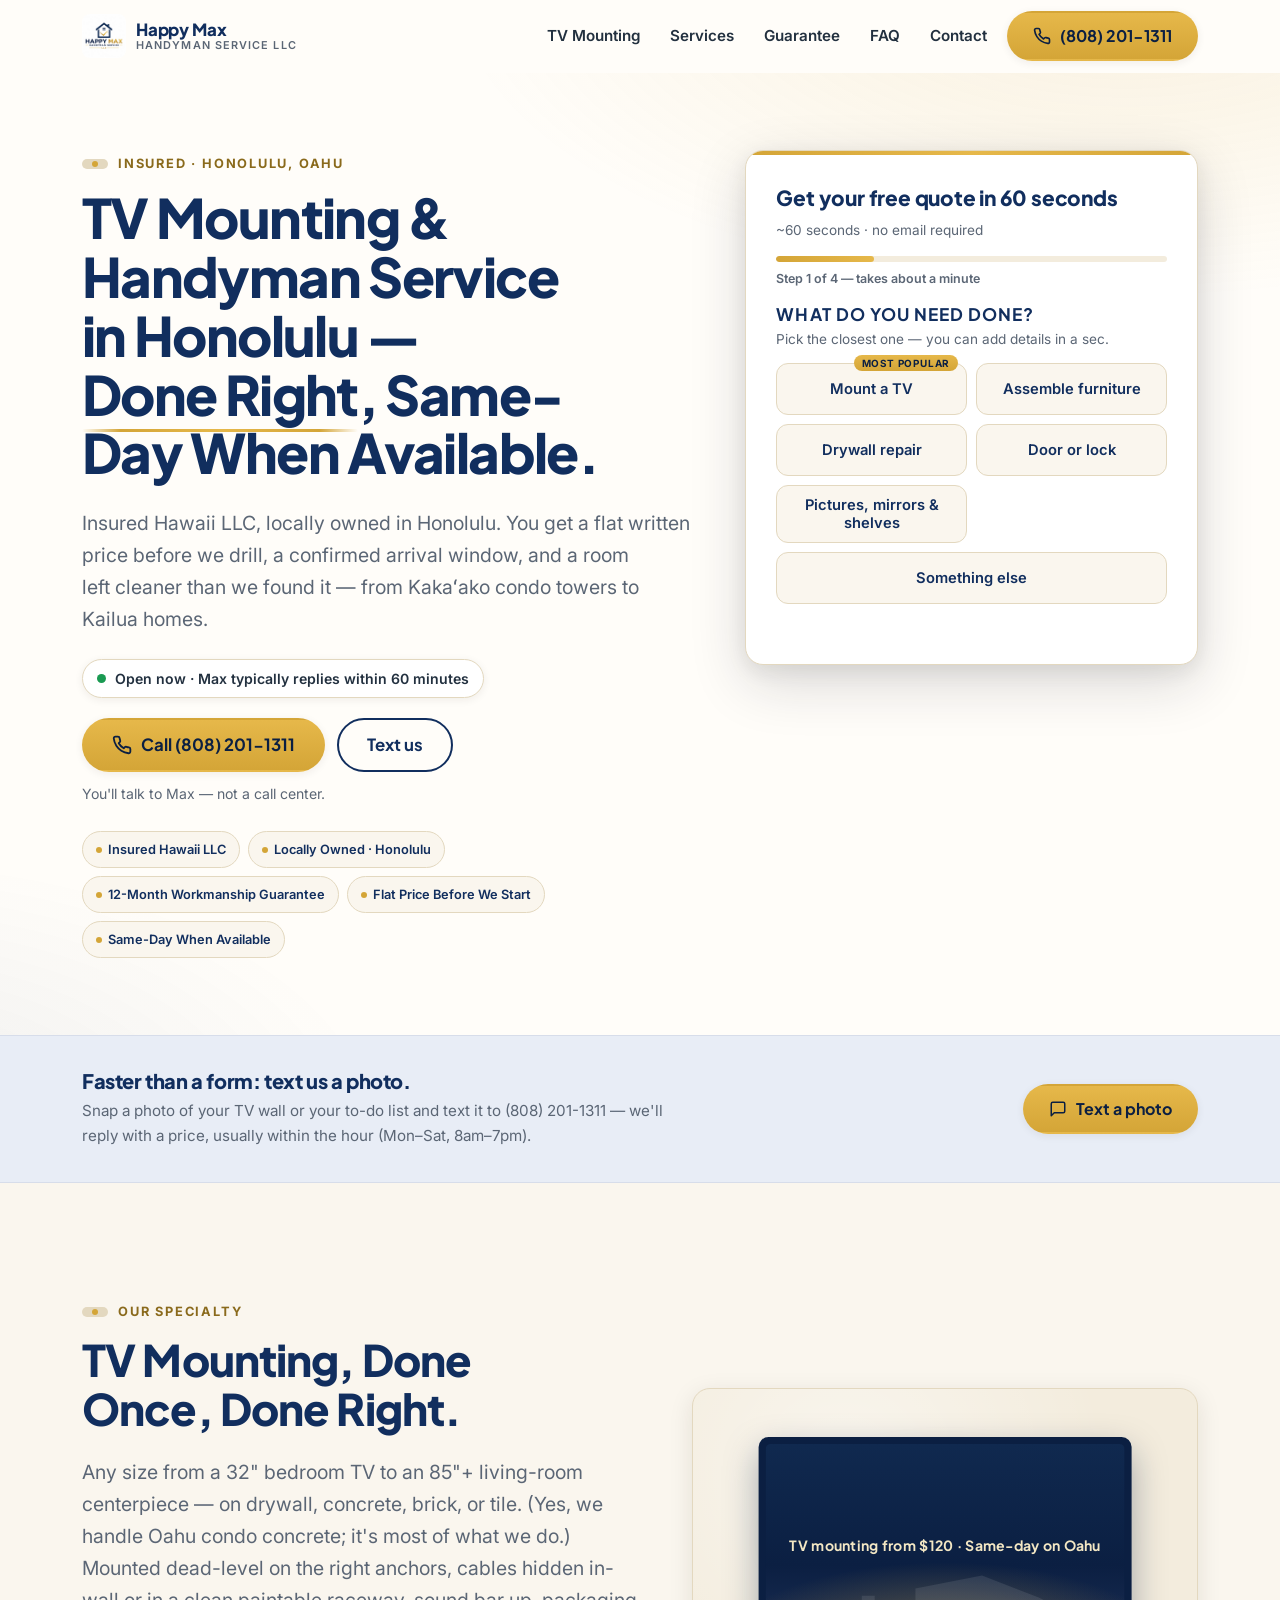
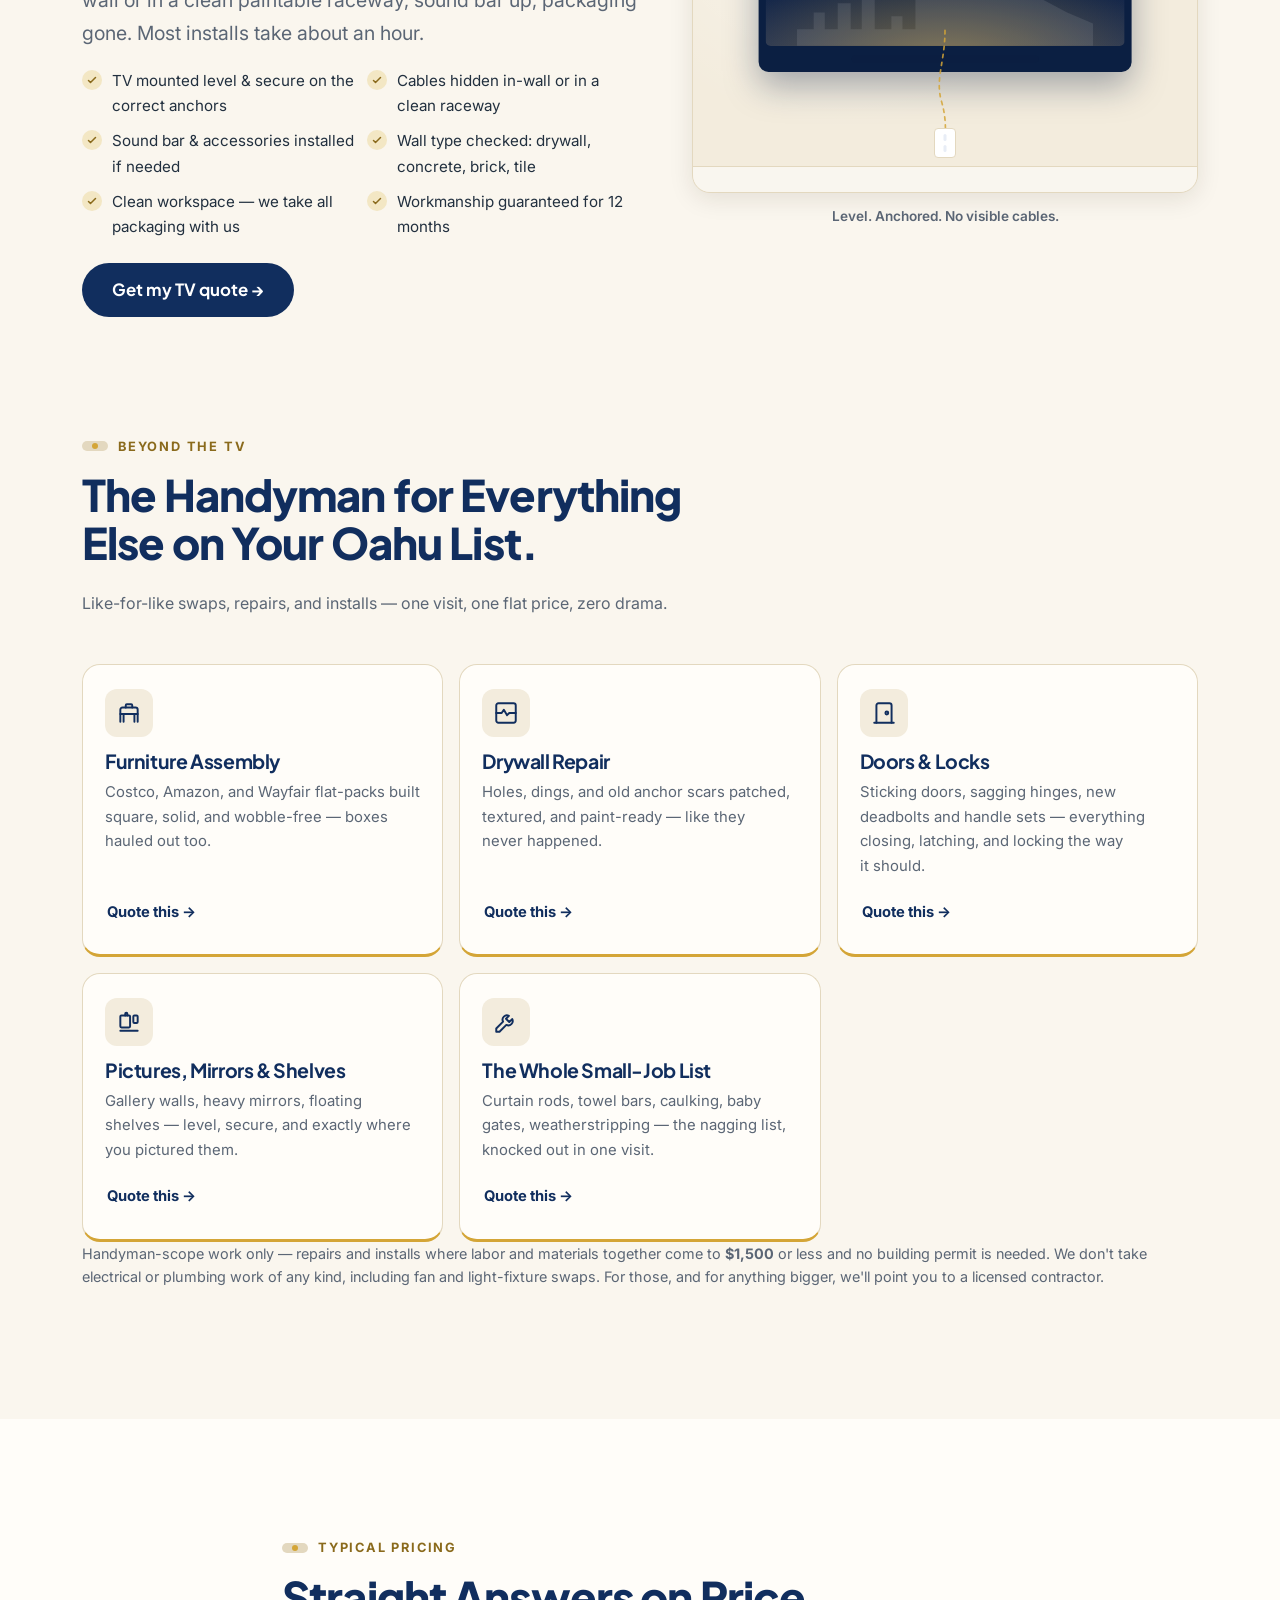
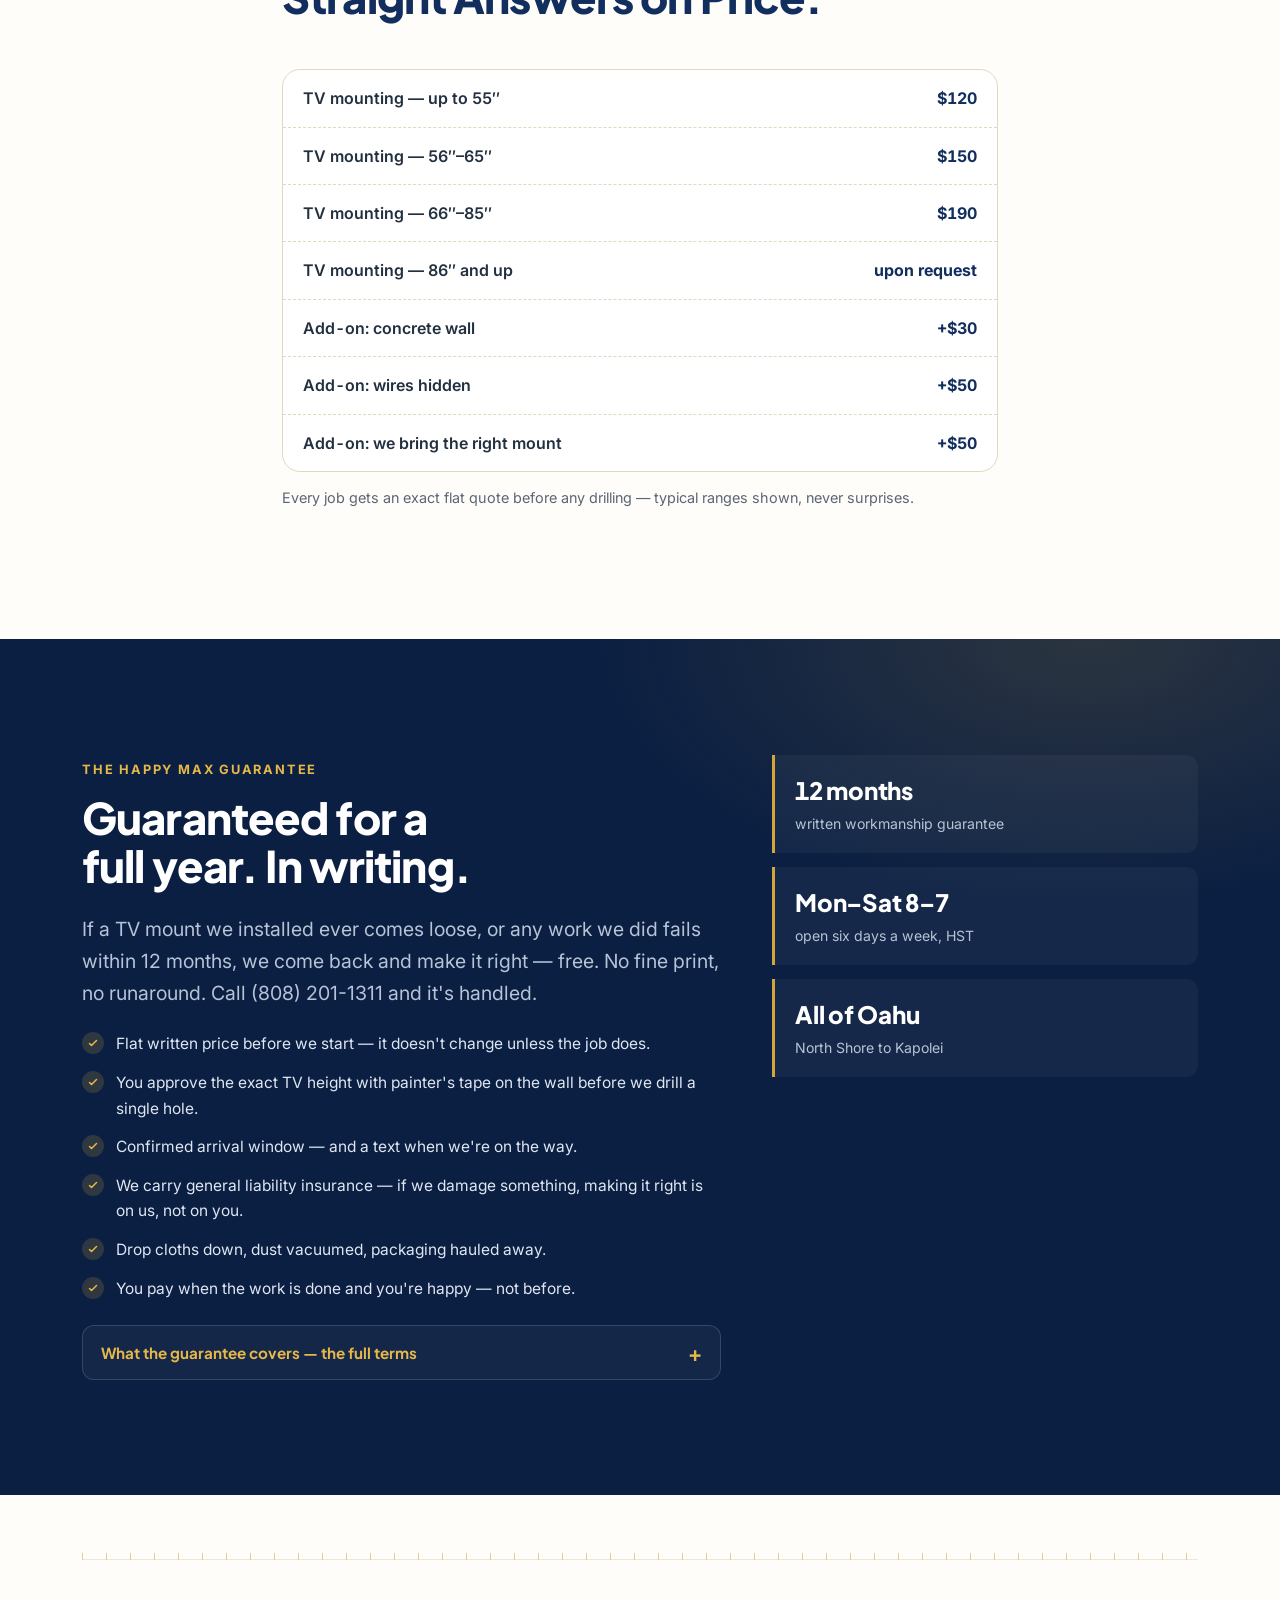
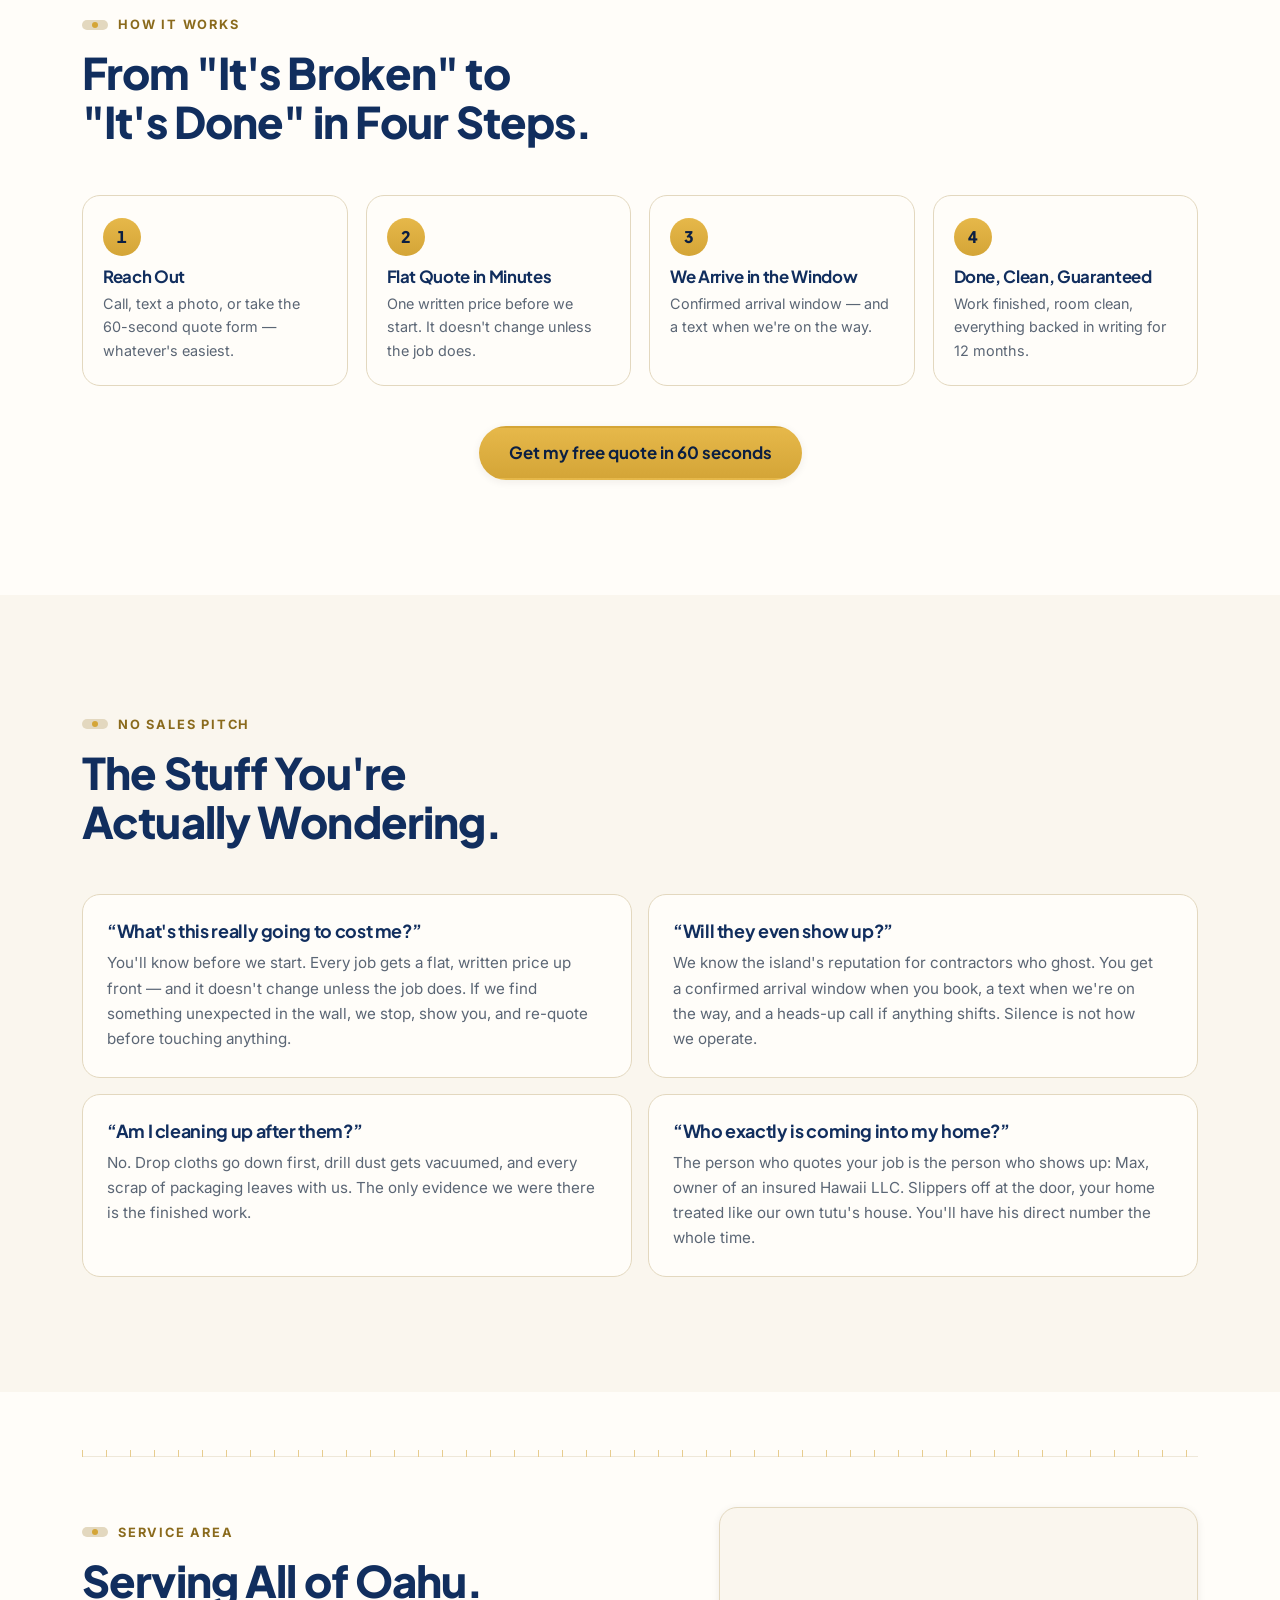
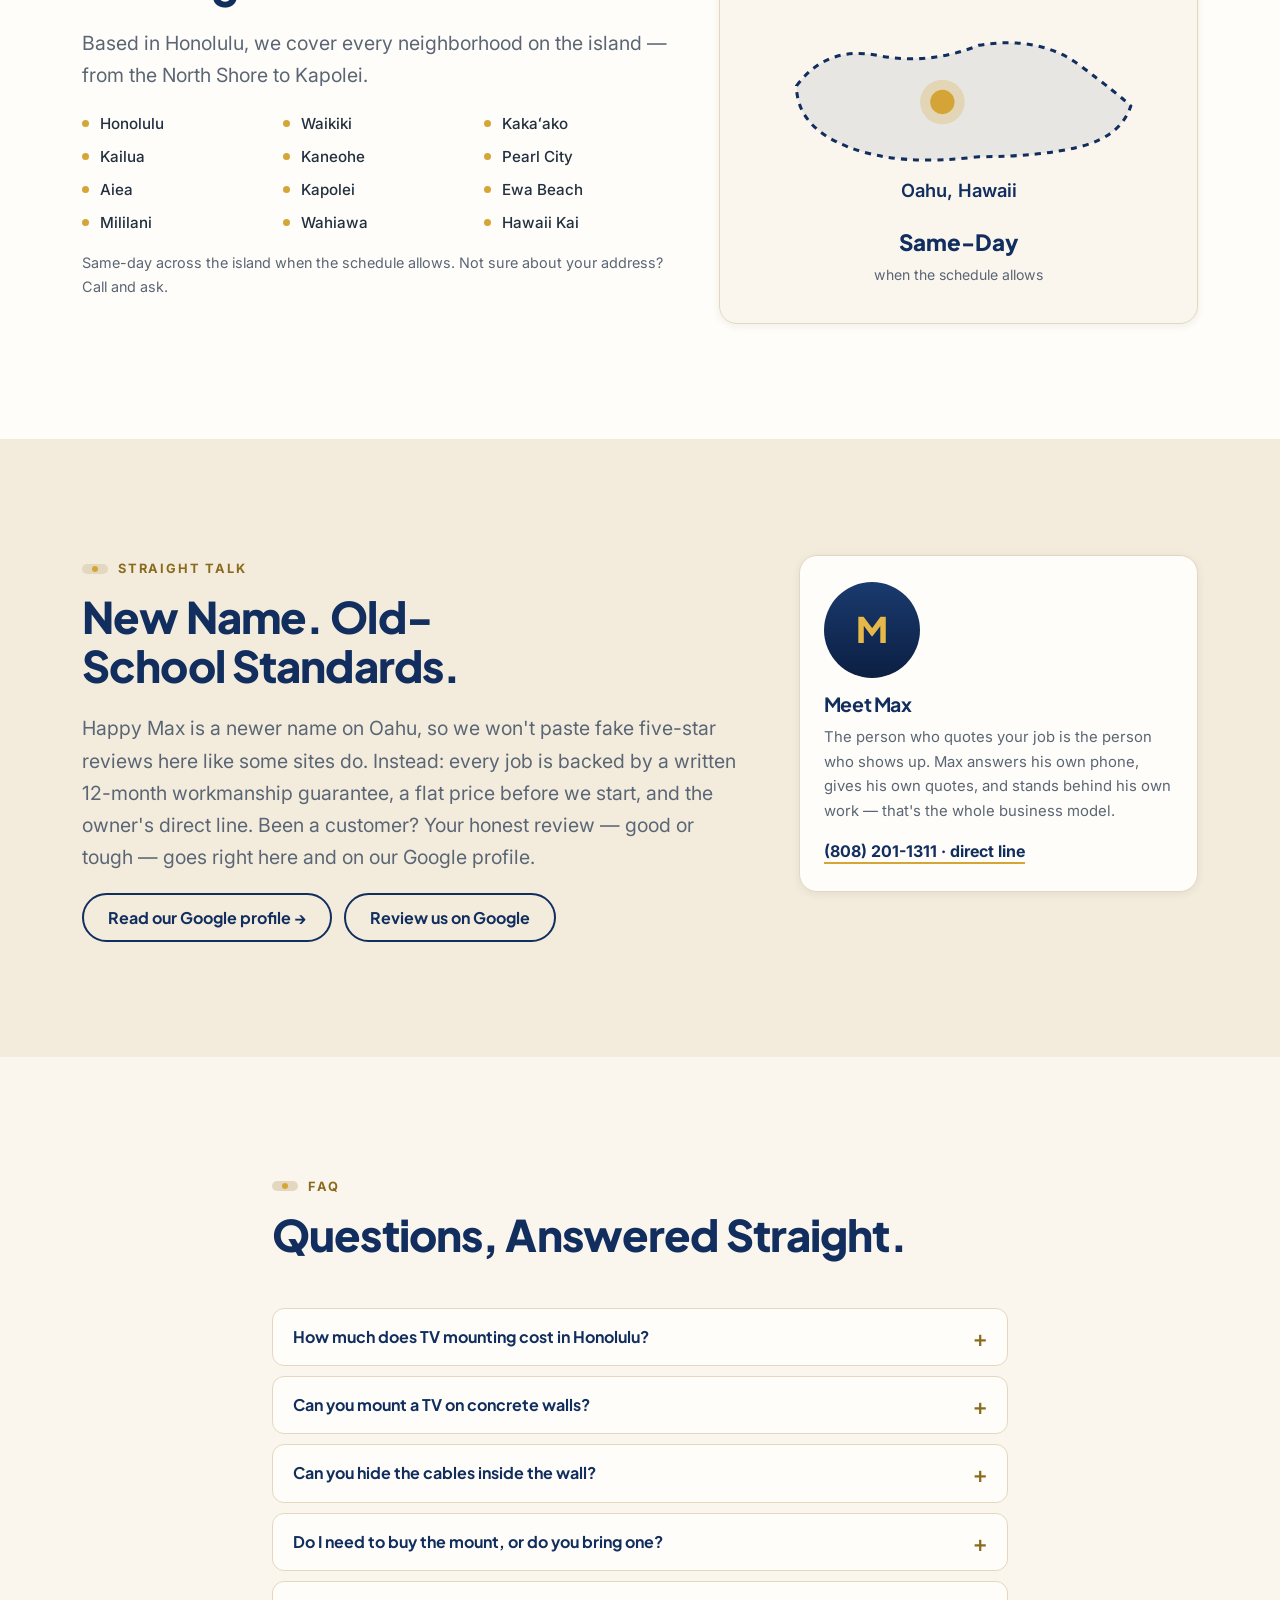
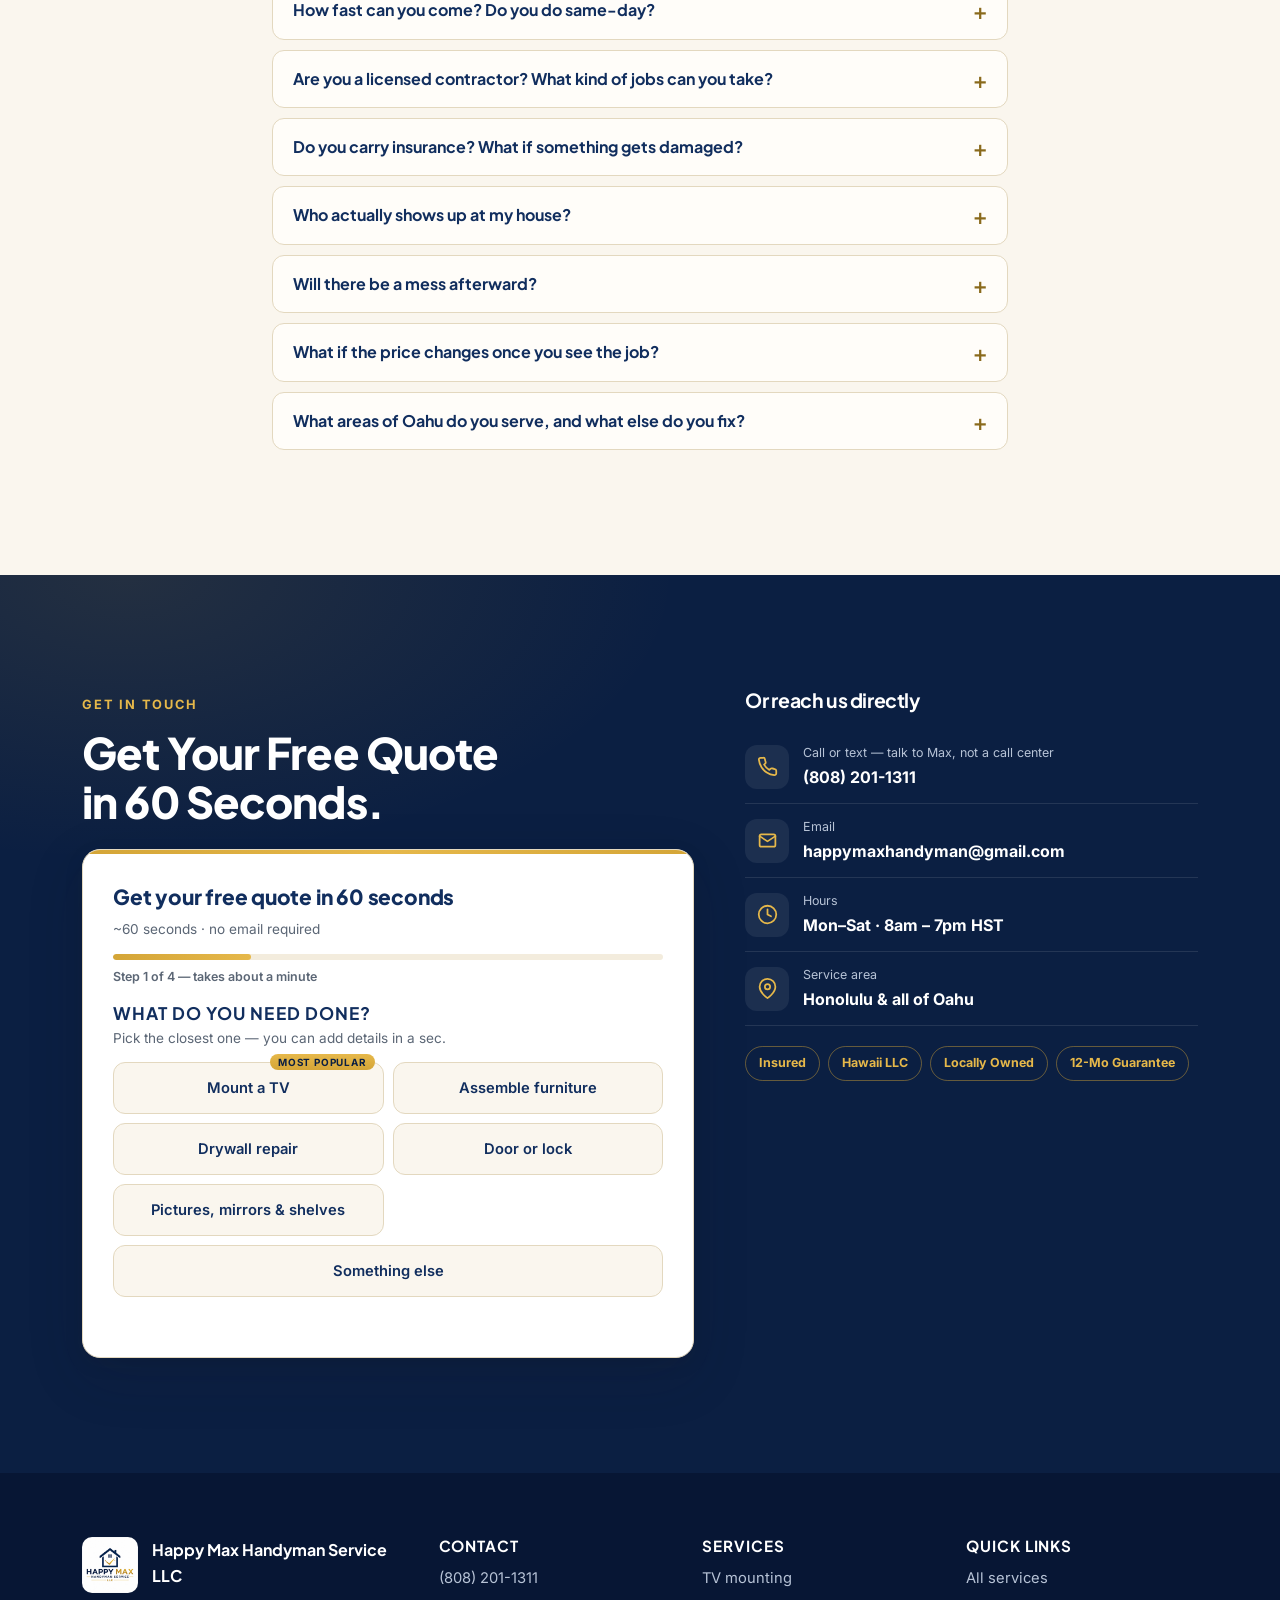
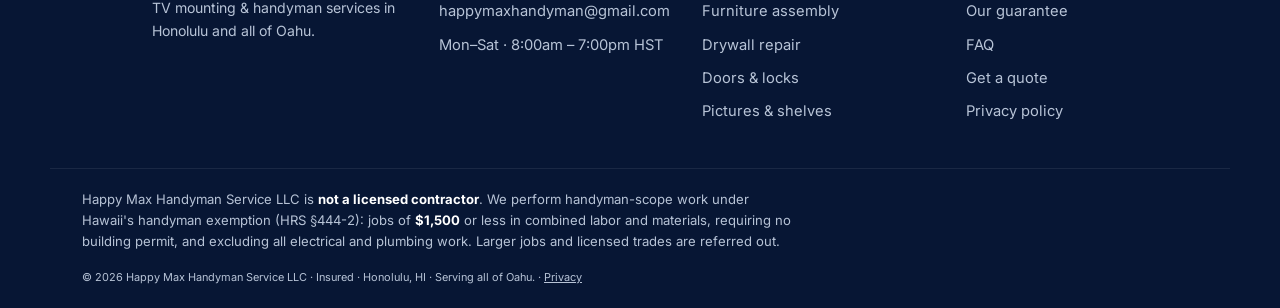
==== commit f92d1f8b: "Remove licensing claims, drop electrical work, add privacy + consent Hawaii HRS 444-9.2(a) makes it " ====
--- a/index.html
+++ b/index.html
@@ -4,17 +4,19 @@
   <meta charset="utf-8">
   <meta name="viewport" content="width=device-width, initial-scale=1">
   <title>TV Mounting &amp; Handyman in Honolulu, Oahu | Happy Max Handyman Service LLC</title>
-  <meta name="description" content="One call handles it: TV mounting is our specialty, and the rest of your to-do list is our business. Licensed &amp; insured Honolulu handyman. Flat written price before we start, cables hidden, home left clean, work guaranteed. Call (808) 201-1311.">
+  <meta name="description" content="One call handles it: TV mounting is our specialty, and the rest of your to-do list is our business. Insured Honolulu handyman. Flat written price before we start, cables hidden, home left clean, work guaranteed. Call (808) 201-1311.">
   <meta name="theme-color" content="#0b1f42">
   <link rel="canonical" href="https://happymaxhandymanservice.com/">
-  <link rel="icon" href="assets/logo.png">
-  <link rel="apple-touch-icon" href="assets/logo.png">
+  <link rel="icon" href="assets/icon-192.png" sizes="192x192">
+  <link rel="apple-touch-icon" href="assets/icon-192.png">
 
   <meta property="og:type" content="website">
   <meta property="og:url" content="https://happymaxhandymanservice.com/">
   <meta property="og:title" content="TV Mounting &amp; Handyman in Honolulu | Happy Max Handyman Service LLC">
-  <meta property="og:description" content="Licensed &amp; insured Honolulu handyman. Flat written price before we start, cables hidden, home left clean, work guaranteed. Call or text (808) 201-1311.">
-  <meta property="og:image" content="https://happymaxhandymanservice.com/assets/logo.png">
+  <meta property="og:description" content="Insured Honolulu handyman. Flat written price before we start, cables hidden, home left clean, work guaranteed. Call or text (808) 201-1311.">
+  <meta property="og:image" content="https://happymaxhandymanservice.com/assets/og-cover.png">
+  <meta property="og:image:width" content="1200">
+  <meta property="og:image:height" content="630">
   <meta property="og:locale" content="en_US">
   <meta name="twitter:card" content="summary_large_image">
 
@@ -32,10 +34,12 @@
     "@id": "https://happymaxhandymanservice.com/#business",
     "name": "Happy Max Handyman Service LLC",
     "url": "https://happymaxhandymanservice.com/",
-    "image": "https://happymaxhandymanservice.com/assets/logo.png",
+    "image": "https://happymaxhandymanservice.com/assets/og-cover.png",
+    "logo": "https://happymaxhandymanservice.com/assets/icon-192.png",
     "telephone": "+1-808-201-1311",
     "email": "happymaxhandyman@gmail.com",
     "priceRange": "$$",
+    "sameAs": ["https://g.page/r/CSxvr1NoH1BfEBM"],
     "address": {
       "@type": "PostalAddress",
       "addressLocality": "Honolulu",
@@ -58,7 +62,6 @@
       "itemListElement": [
         { "@type": "Offer", "itemOffered": { "@type": "Service", "name": "TV Mounting", "serviceType": "TV wall mounting with cable concealment", "url": "https://happymaxhandymanservice.com/#tv-mounting", "areaServed": "Oahu, HI", "provider": { "@id": "https://happymaxhandymanservice.com/#business" } } },
         { "@type": "Offer", "itemOffered": { "@type": "Service", "name": "Furniture Assembly", "serviceType": "Flat-pack furniture assembly", "url": "https://happymaxhandymanservice.com/#furniture-assembly", "areaServed": "Oahu, HI", "provider": { "@id": "https://happymaxhandymanservice.com/#business" } } },
-        { "@type": "Offer", "itemOffered": { "@type": "Service", "name": "Ceiling Fans & Light Fixtures", "serviceType": "Like-for-like ceiling fan and light fixture replacement", "url": "https://happymaxhandymanservice.com/#ceiling-fans", "areaServed": "Oahu, HI", "provider": { "@id": "https://happymaxhandymanservice.com/#business" } } },
         { "@type": "Offer", "itemOffered": { "@type": "Service", "name": "Drywall Repair", "serviceType": "Drywall patching and texture matching", "url": "https://happymaxhandymanservice.com/#drywall-repair", "areaServed": "Oahu, HI", "provider": { "@id": "https://happymaxhandymanservice.com/#business" } } },
         { "@type": "Offer", "itemOffered": { "@type": "Service", "name": "Doors & Locks", "serviceType": "Door adjustment and lock replacement", "url": "https://happymaxhandymanservice.com/#doors-locks", "areaServed": "Oahu, HI", "provider": { "@id": "https://happymaxhandymanservice.com/#business" } } },
         { "@type": "Offer", "itemOffered": { "@type": "Service", "name": "Pictures, Mirrors & Shelves", "serviceType": "Picture, mirror and shelf mounting", "url": "https://happymaxhandymanservice.com/#picture-hanging", "areaServed": "Oahu, HI", "provider": { "@id": "https://happymaxhandymanservice.com/#business" } } },
@@ -100,8 +103,13 @@
       },
       {
         "@type": "Question",
-        "name": "Are you licensed and insured? What if something gets damaged?",
-        "acceptedAnswer": { "@type": "Answer", "text": "Happy Max Handyman Service LLC is a licensed and insured Hawaii company. In the rare case something goes wrong, insurance covers it — you're never left holding the bill. And our work is backed by a 12-month workmanship guarantee." }
+        "name": "Are you a licensed contractor? What kind of jobs can you take?",
+        "acceptedAnswer": { "@type": "Answer", "text": "We are not a licensed contractor, and we won't pretend otherwise. Happy Max Handyman Service LLC works within Hawaii's handyman exemption (HRS §444-2): jobs where labor and materials together come to $1,500 or less, that don't need a building permit, and that aren't electrical or plumbing work. That covers TV mounting, furniture assembly, drywall patching, doors and locks, shelves and mirrors, and the small-repair list. If your job is bigger than that or needs a licensed trade, we'll tell you straight and point you to someone who holds the right license." }
+      },
+      {
+        "@type": "Question",
+        "name": "Do you carry insurance? What if something gets damaged?",
+        "acceptedAnswer": { "@type": "Answer", "text": "Yes — we carry general liability insurance. If we damage something while working in your home, making it right is on us, not on you. Our workmanship is also backed by a 12-month guarantee." }
       },
       {
         "@type": "Question",
@@ -121,7 +129,7 @@
       {
         "@type": "Question",
         "name": "What areas of Oahu do you serve, and what else do you fix?",
-        "acceptedAnswer": { "@type": "Answer", "text": "All of it — Honolulu, Waikiki, Kaka'ako, Kailua, Kaneohe, Pearl City, Aiea, Kapolei, Ewa Beach, Mililani, and up to the North Shore. Beyond TVs: furniture assembly, ceiling fan and light swaps, drywall repair, doors and locks, shelving, and the small-repair list." }
+        "acceptedAnswer": { "@type": "Answer", "text": "All of it — Honolulu, Waikiki, Kaka'ako, Kailua, Kaneohe, Pearl City, Aiea, Kapolei, Ewa Beach, Mililani, and up to the North Shore. Beyond TVs: furniture assembly, drywall repair, doors and locks, shelving, and the small-repair list." }
       }
     ]
   }
@@ -134,7 +142,7 @@
 <header class="site-header" id="siteHeader">
   <div class="container header-inner">
     <a href="#top" class="brand" aria-label="Happy Max Handyman Service LLC — home">
-      <img src="assets/logo.png" alt="" width="44" height="44">
+      <img src="assets/icon-192.png" alt="" width="44" height="44" fetchpriority="high">
       <span class="brand-text">
         <strong>Happy Max</strong>
         <small>Handyman Service LLC</small>
@@ -180,11 +188,11 @@
   <section class="hero" id="top">
     <div class="container hero-grid">
       <div class="hero-content reveal">
-        <span class="kicker kicker-level"><span class="level-line" aria-hidden="true"><span class="level-bubble"></span></span> Licensed &amp; Insured · Honolulu, Oahu</span>
-
-        <h1>TV Mounting &amp; Handyman Service in Honolulu — <span class="level-word">Done&nbsp;Right</span>, Same Day When You Need It.</h1>
-
-        <p class="lede">Licensed &amp; insured Hawaii LLC, locally owned in Honolulu. You get a flat written price before we drill, a confirmed arrival window, and a room left cleaner than we found it — from Kaka&#699;ako condo towers to Kailua homes.</p>
+        <span class="kicker kicker-level" id="heroKicker"><span class="level-line" aria-hidden="true"><span class="level-bubble"></span></span> <span><span data-insured-label>Insured</span> · Honolulu, Oahu</span></span>
+
+        <h1>TV Mounting &amp; Handyman Service in Honolulu — <span class="level-word">Done&nbsp;Right</span>, Same-Day When Available.</h1>
+
+        <p class="lede"><span data-insured-label>Insured</span> Hawaii LLC, locally owned in Honolulu. You get a flat written price before we drill, a confirmed arrival window, and a room left cleaner than we found it — from Kaka&#699;ako condo towers to Kailua homes.</p>
 
         <p class="open-pill" id="openPill" hidden><span class="open-dot" aria-hidden="true"></span><span id="openPillText"></span></p>
 
@@ -198,9 +206,12 @@
         <p class="cta-subline">You'll talk to Max — not a call center.</p>
 
         <ul class="trust-row" id="trustRow">
-          <li>Licensed &amp; Insured Hawaii LLC</li>
+          <li data-insured-chip>Insured Hawaii LLC</li>
           <li>Locally Owned · Honolulu</li>
-          <li><span data-guarantee-months>12</span>-Month Workmanship Guarantee</li>
+          <!-- one wrapper span: .trust-row li is a flex container, so a bare
+               text node beside the number would inherit the 6px gap and
+               render as "12 -Month" -->
+          <li><span><span data-guarantee-months>12</span>-Month Workmanship Guarantee</span></li>
           <li>Flat Price Before We Start</li>
           <li>Same-Day When Available</li>
         </ul>
@@ -291,16 +302,6 @@
           <button type="button" class="card-cta quiz-open" data-service="furniture_assembly" data-track="cta_click" data-placement="service_card">Quote this →</button>
         </article>
 
-        <article class="card reveal" id="ceiling-fans">
-          <span class="card-icon" aria-hidden="true">
-            <svg viewBox="0 0 24 24" fill="none" stroke="currentColor" stroke-width="1.8" stroke-linecap="round" stroke-linejoin="round"><circle cx="12" cy="12" r="2.4"/><path d="M12 9.6C12 5.4 10.8 3 7.8 3 5.6 3 4.6 4.6 5 6.2c.5 2 3.4 3.4 7 3.4zM14.4 12c4.2 0 6.6-1.2 6.6-4.2 0-2.2-1.6-3.2-3.2-2.8-2 .5-3.4 3.4-3.4 7zM12 14.4c0 4.2 1.2 6.6 4.2 6.6 2.2 0 3.2-1.6 2.8-3.2-.5-2-3.4-3.4-7-3.4zM9.6 12c-4.2 0-6.6 1.2-6.6 4.2 0 2.2 1.6 3.2 3.2 2.8 2-.5 3.4-3.4 3.4-7z"/></svg>
-          </span>
-          <h3>Ceiling Fans &amp; Light Fixtures</h3>
-          <p>Beat the afternoon heat — old fan down, new fan up on the existing wiring, balanced so it doesn't tick all night.</p>
-          <p class="price-chip" data-price-chip="ceiling-fan" hidden></p>
-          <button type="button" class="card-cta quiz-open" data-service="ceiling_fan_light" data-track="cta_click" data-placement="service_card">Quote this →</button>
-        </article>
-
         <article class="card reveal" id="drywall-repair">
           <span class="card-icon" aria-hidden="true">
             <svg viewBox="0 0 24 24" fill="none" stroke="currentColor" stroke-width="1.8" stroke-linecap="round" stroke-linejoin="round"><rect x="3" y="3" width="18" height="18" rx="2"/><path d="M3 12h5l2-3 3 5 2-2h6"/></svg>
@@ -341,7 +342,7 @@
           <button type="button" class="card-cta quiz-open" data-service="other" data-track="cta_click" data-placement="service_card">Quote this →</button>
         </article>
       </div>
-      <p class="small-note reveal">Handyman-scope work only: like-for-like swaps and repairs. For new circuits or plumbing rough-in we'll point you to the right licensed trade.</p>
+      <p class="small-note reveal" id="scopeNote">Handyman-scope work only — repairs and installs where labor and materials together come to <strong data-job-limit>$1,500</strong> or less and no building permit is needed. We don't take electrical or plumbing work of any kind, including fan and light-fixture swaps. For those, and for anything bigger, we'll point you to a licensed contractor.</p>
     </div>
   </section>
 
@@ -369,10 +370,19 @@
           <li>Flat written price before we start — it doesn't change unless the job does.</li>
           <li>You approve the exact TV height with painter's tape on the wall before we drill a single hole.</li>
           <li>Confirmed arrival window — and a text when we're on the way.</li>
-          <li>Licensed &amp; insured Hawaii LLC: in the rare case something gets damaged, insurance covers it — not you.</li>
+          <li data-insured-line>We carry general liability insurance — if we damage something, making it right is on us, not on you.</li>
           <li>Drop cloths down, dust vacuumed, packaging hauled away.</li>
           <li id="payAfterLine" hidden>You pay when the work is done and you're happy — not before.</li>
         </ul>
+
+        <details class="guarantee-terms">
+          <summary>What the guarantee covers — the full terms</summary>
+          <div class="guarantee-terms-body">
+            <p><strong>Covered:</strong> our workmanship on any job we complete, for <span data-guarantee-months>12</span> months from the day we finish. If a mount we installed works loose, a patch we made cracks, or a fixture we hung fails because of how we installed it, we come back and correct it at no charge for labor.</p>
+            <p><strong>Not covered:</strong> the product itself (mounts, hardware and furniture carry their manufacturer's own warranty), damage from later impact, moving, storms or someone else's work, normal wear, and pre-existing conditions in the wall or structure that we flagged before starting.</p>
+            <p><strong>How to claim:</strong> call or text <a href="tel:+18082011311">(808)&nbsp;201-1311</a> and describe the problem. We schedule a return visit — no forms, no registration, no proof of purchase needed beyond the job address. This guarantee is offered by Happy Max Handyman Service LLC and applies to the customer who booked the work.</p>
+          </div>
+        </details>
       </div>
 
       <div class="guarantee-stats reveal" role="list">
@@ -452,7 +462,7 @@
         </article>
         <article class="objection-card reveal">
           <h3>“Who exactly is coming into my home?”</h3>
-          <p>The person who quotes your job is the person who shows up: Max, owner of a licensed and insured Hawaii LLC. Slippers off at the door, your home treated like our own tutu's house. You'll have his direct number the whole time.</p>
+          <p>The person who quotes your job is the person who shows up: Max, owner of an insured Hawaii LLC. Slippers off at the door, your home treated like our own tutu's house. You'll have his direct number the whole time.</p>
         </article>
       </div>
     </div>
@@ -559,8 +569,12 @@
           <p>Often, yes — especially if you reach out in the morning. Otherwise it's usually next-day. Mon–Sat, 8am–7pm, all of Oahu.</p>
         </details>
         <details>
-          <summary>Are you licensed and insured? What if something gets damaged?</summary>
-          <p>Happy Max Handyman Service LLC is a licensed and insured Hawaii company. In the rare case something goes wrong, insurance covers it — you're never left holding the bill. And our work is backed by a <span data-guarantee-months>12</span>-month workmanship guarantee.</p>
+          <summary>Are you a licensed contractor? What kind of jobs can you take?</summary>
+          <p>We are not a licensed contractor, and we won't pretend otherwise — plenty of sites do. Happy Max Handyman Service LLC works within Hawaii's handyman exemption (HRS&nbsp;§444-2): jobs where labor and materials together come to <strong data-job-limit>$1,500</strong> or less, that don't require a building permit, and that aren't electrical or plumbing work. That covers TV mounting, furniture assembly, drywall patching, doors and locks, shelves and mirrors, and the small-repair list. If your job is bigger than that or needs a licensed trade, we'll say so up front and point you to someone who holds the right license.</p>
+        </details>
+        <details data-insured-faq>
+          <summary>Do you carry insurance? What if something gets damaged?</summary>
+          <p>Yes — we carry general liability insurance. If we damage something while working in your home, making it right is on us, not on you. Our workmanship is also backed by a <span data-guarantee-months>12</span>-month guarantee.</p>
         </details>
         <details>
           <summary>Who actually shows up at my house?</summary>
@@ -576,7 +590,7 @@
         </details>
         <details>
           <summary>What areas of Oahu do you serve, and what else do you fix?</summary>
-          <p>All of it — Honolulu, Waikiki, Kaka&#699;ako, Kailua, Kaneohe, Pearl City, Aiea, Kapolei, Ewa Beach, Mililani, and up to the North Shore. Beyond TVs: furniture assembly, ceiling fan and light swaps, drywall repair, doors and locks, shelving, and the small-repair list.</p>
+          <p>All of it — Honolulu, Waikiki, Kaka&#699;ako, Kailua, Kaneohe, Pearl City, Aiea, Kapolei, Ewa Beach, Mililani, and up to the North Shore. Beyond TVs: furniture assembly, drywall repair, doors and locks, shelving, and the small-repair list.</p>
         </details>
       </div>
     </div>
@@ -639,9 +653,9 @@
         </div>
 
         <div class="badges">
-          <span class="badge-pill">Licensed</span>
-          <span class="badge-pill">Insured</span>
+          <span class="badge-pill" data-insured-badge>Insured</span>
           <span class="badge-pill">Hawaii LLC</span>
+          <span class="badge-pill">Locally Owned</span>
           <span class="badge-pill"><span data-guarantee-months>12</span>-Mo Guarantee</span>
         </div>
       </aside>
@@ -653,7 +667,7 @@
 <footer class="site-footer">
   <div class="container footer-grid">
     <div class="footer-brand">
-      <img src="assets/logo.png" alt="" width="56" height="56">
+      <img src="assets/icon-192.png" alt="" width="56" height="56" loading="lazy">
       <div>
         <strong>Happy Max Handyman Service LLC</strong>
         <p>TV mounting &amp; handyman services in Honolulu and all of Oahu.</p>
@@ -671,9 +685,9 @@
       <h4>Services</h4>
       <a href="#tv-mounting">TV mounting</a>
       <a href="#furniture-assembly">Furniture assembly</a>
-      <a href="#ceiling-fans">Ceiling fans &amp; lights</a>
       <a href="#drywall-repair">Drywall repair</a>
       <a href="#doors-locks">Doors &amp; locks</a>
+      <a href="#picture-hanging">Pictures &amp; shelves</a>
     </div>
 
     <div class="footer-col">
@@ -682,11 +696,13 @@
       <a href="#guarantee">Our guarantee</a>
       <a href="#faq">FAQ</a>
       <a href="#contact">Get a quote</a>
+      <a href="privacy.html">Privacy policy</a>
     </div>
   </div>
 
   <div class="container footer-bottom">
-    <small>&copy; <span id="year"></span> Happy Max Handyman Service LLC · Licensed &amp; Insured · Honolulu, HI · Serving all of Oahu.</small>
+    <p class="footer-legal">Happy Max Handyman Service LLC is <strong>not a licensed contractor</strong>. We perform handyman-scope work under Hawaii's handyman exemption (HRS&nbsp;§444-2): jobs of <strong data-job-limit>$1,500</strong> or less in combined labor and materials, requiring no building permit, and excluding all electrical and plumbing work. Larger jobs and licensed trades are referred out.</p>
+    <small>&copy; <span id="year"></span> Happy Max Handyman Service LLC · <span data-insured-label>Insured</span> · Honolulu, HI · Serving all of Oahu. · <a href="privacy.html">Privacy</a></small>
   </div>
 </footer>
 
--- a/css/style.css
+++ b/css/style.css
@@ -535,12 +535,20 @@
   margin-top: 7px;
 }
 
+/* A form prompt, not a document heading — it used to be an <h4>, which
+   put an h1→h4 jump in the hero and tripped heading-order checks. These
+   four properties were inherited from the old h4 rules and are restated
+   here so the switch to <p> changes nothing visually. */
 .quiz-step-title {
   font-family: var(--ff-display);
   font-weight: 700;
   font-size: 1.08rem;
+  line-height: 1.12;
   color: var(--navy);
   margin: 14px 0 4px;
+  text-transform: uppercase;
+  letter-spacing: .06em;
+  text-wrap: balance;
 }
 .quiz-microcopy {
   font-size: .85rem;
@@ -602,7 +610,7 @@
   margin: 12px 0 8px;
 }
 
-.quiz-textarea, .quiz-input {
+.quiz-textarea, .quiz-input, .quiz-select {
   width: 100%;
   font: inherit;
   font-size: 16px;               /* prevents iOS zoom */
@@ -614,12 +622,36 @@
   min-height: 52px;
 }
 .quiz-textarea { min-height: 96px; resize: vertical; }
+.quiz-select {
+  appearance: none;
+  -webkit-appearance: none;
+  padding-right: 40px;
+  cursor: pointer;
+  background-image: url("data:image/svg+xml,%3Csvg xmlns='http://www.w3.org/2000/svg' viewBox='0 0 24 24' fill='none' stroke='%23112e5e' stroke-width='2.4' stroke-linecap='round' stroke-linejoin='round'%3E%3Cpath d='m6 9 6 6 6-6'/%3E%3C/svg%3E");
+  background-repeat: no-repeat;
+  background-position: right 14px center;
+  background-size: 16px;
+}
+.quiz-select:focus {
+  outline: none;
+  border-color: var(--teal);
+  box-shadow: 0 0 0 3px rgba(14, 127, 140, .15);
+}
 .quiz-input[aria-invalid="true"], .quiz-textarea[aria-invalid="true"] { border-color: #c4443a; }
 .quiz-input:focus, .quiz-textarea:focus {
   outline: none;
   border-color: var(--teal);
   box-shadow: 0 0 0 3px rgba(14, 127, 140, .15);
 }
+
+/* character budget under the free-text box */
+.quiz-count {
+  font-size: .78rem;
+  color: var(--muted);
+  margin: 6px 0 0;
+  font-variant-numeric: tabular-nums;
+}
+.quiz-count.is-near { color: #8a4b12; font-weight: 600; }
 
 .quiz-fields { display: flex; flex-direction: column; gap: 12px; margin-bottom: 12px; }
 .quiz-field label {
@@ -658,6 +690,14 @@
   margin: 10px 0 0;
   text-align: center;
 }
+/* TCPA consent — must be legible, not hidden fine print */
+.quiz-consent {
+  font-size: .74rem;
+  line-height: 1.5;
+  color: var(--muted);
+  margin: 10px 0 0;
+}
+.quiz-consent a { color: var(--teal); }
 .quiz-note {
   font-size: .85rem;
   color: var(--muted);
@@ -974,7 +1014,9 @@
   align-self: flex-start;
   font-size: .8rem;
   font-weight: 700;
-  color: var(--gold-text);
+  /* --gold-text on --gold-soft is only 4.1:1 — below AA for this size.
+     A darker brown on the same chip clears 4.5:1 while keeping the look. */
+  color: #6d5214;
   background: var(--gold-soft);
   border-radius: var(--r-pill);
   padding: 4px 12px;
@@ -1068,6 +1110,46 @@
   background: rgba(212, 165, 55, .18) url("data:image/svg+xml,%3Csvg xmlns='http://www.w3.org/2000/svg' viewBox='0 0 24 24' fill='none' stroke='%23e6b84a' stroke-width='3' stroke-linecap='round' stroke-linejoin='round'%3E%3Cpath d='m5 13 4 4 10-10'/%3E%3C/svg%3E") center / 12px no-repeat;
 }
 
+/* written warranty terms — advertised guarantees need readable terms */
+.guarantee-terms {
+  margin-top: 24px;
+  border: 1px solid rgba(255, 255, 255, .14);
+  border-radius: var(--r-md);
+  background: rgba(255, 255, 255, .04);
+}
+.guarantee-terms summary {
+  list-style: none;
+  display: flex;
+  align-items: center;
+  justify-content: space-between;
+  gap: 14px;
+  padding: 14px 18px;
+  min-height: 48px;
+  font-family: var(--ff-display);
+  font-weight: 700;
+  font-size: .95rem;
+  color: var(--gold-hot);
+  cursor: pointer;
+}
+.guarantee-terms summary::-webkit-details-marker { display: none; }
+.guarantee-terms summary::after {
+  content: "+";
+  font-size: 1.35rem;
+  line-height: 1;
+  flex: none;
+  transition: transform .2s ease;
+}
+.guarantee-terms[open] summary::after { transform: rotate(45deg); }
+.guarantee-terms-body { padding: 0 18px 16px; }
+.guarantee-terms-body p {
+  font-size: .9rem;
+  color: var(--on-dark-muted);
+  margin-bottom: .8em;
+}
+.guarantee-terms-body p:last-child { margin-bottom: 0; }
+.guarantee-terms-body strong { color: #fff; }
+.guarantee-terms-body a { color: var(--gold-hot); }
+
 .guarantee-stats {
   display: grid;
   gap: 14px;
@@ -1415,6 +1497,52 @@
   border-top: 1px solid rgba(255, 255, 255, .08);
   padding-block: 20px;
   font-size: .82rem;
+}
+.footer-bottom a { color: var(--on-dark-muted); }
+.footer-bottom a:hover { color: var(--gold-hot); }
+
+/* Hawaii HRS §444 scope disclosure — legally load-bearing, so it is
+   readable body copy rather than shrunken fine print. */
+.footer-legal {
+  font-size: .82rem;
+  line-height: 1.6;
+  color: var(--on-dark-muted);
+  max-width: 90ch;
+  margin: 0 0 14px;
+}
+.footer-legal strong { color: #fff; }
+
+/* ============================================================
+   Legal pages (privacy policy)
+   ============================================================ */
+
+.legal-page { background: var(--paper); }
+.legal-inner { max-width: 760px; }
+.legal-inner h1 { margin-bottom: .25em; }
+.legal-inner h2 {
+  font-size: 1.3rem;
+  margin-top: 1.8em;
+  margin-bottom: .5em;
+}
+.legal-meta {
+  font-size: .88rem;
+  color: var(--muted);
+  margin-bottom: 1.6em;
+}
+.legal-inner p { color: var(--slate); }
+.legal-inner .lede { color: var(--muted); }
+.legal-list {
+  margin: 0 0 1em;
+  padding-left: 1.2em;
+  display: grid;
+  gap: 8px;
+}
+.legal-list li { color: var(--slate); }
+.legal-back {
+  margin-top: 2.5em;
+  padding-top: 1.4em;
+  border-top: 1px solid var(--kraft);
+  font-weight: 600;
 }
 
 /* ============================================================
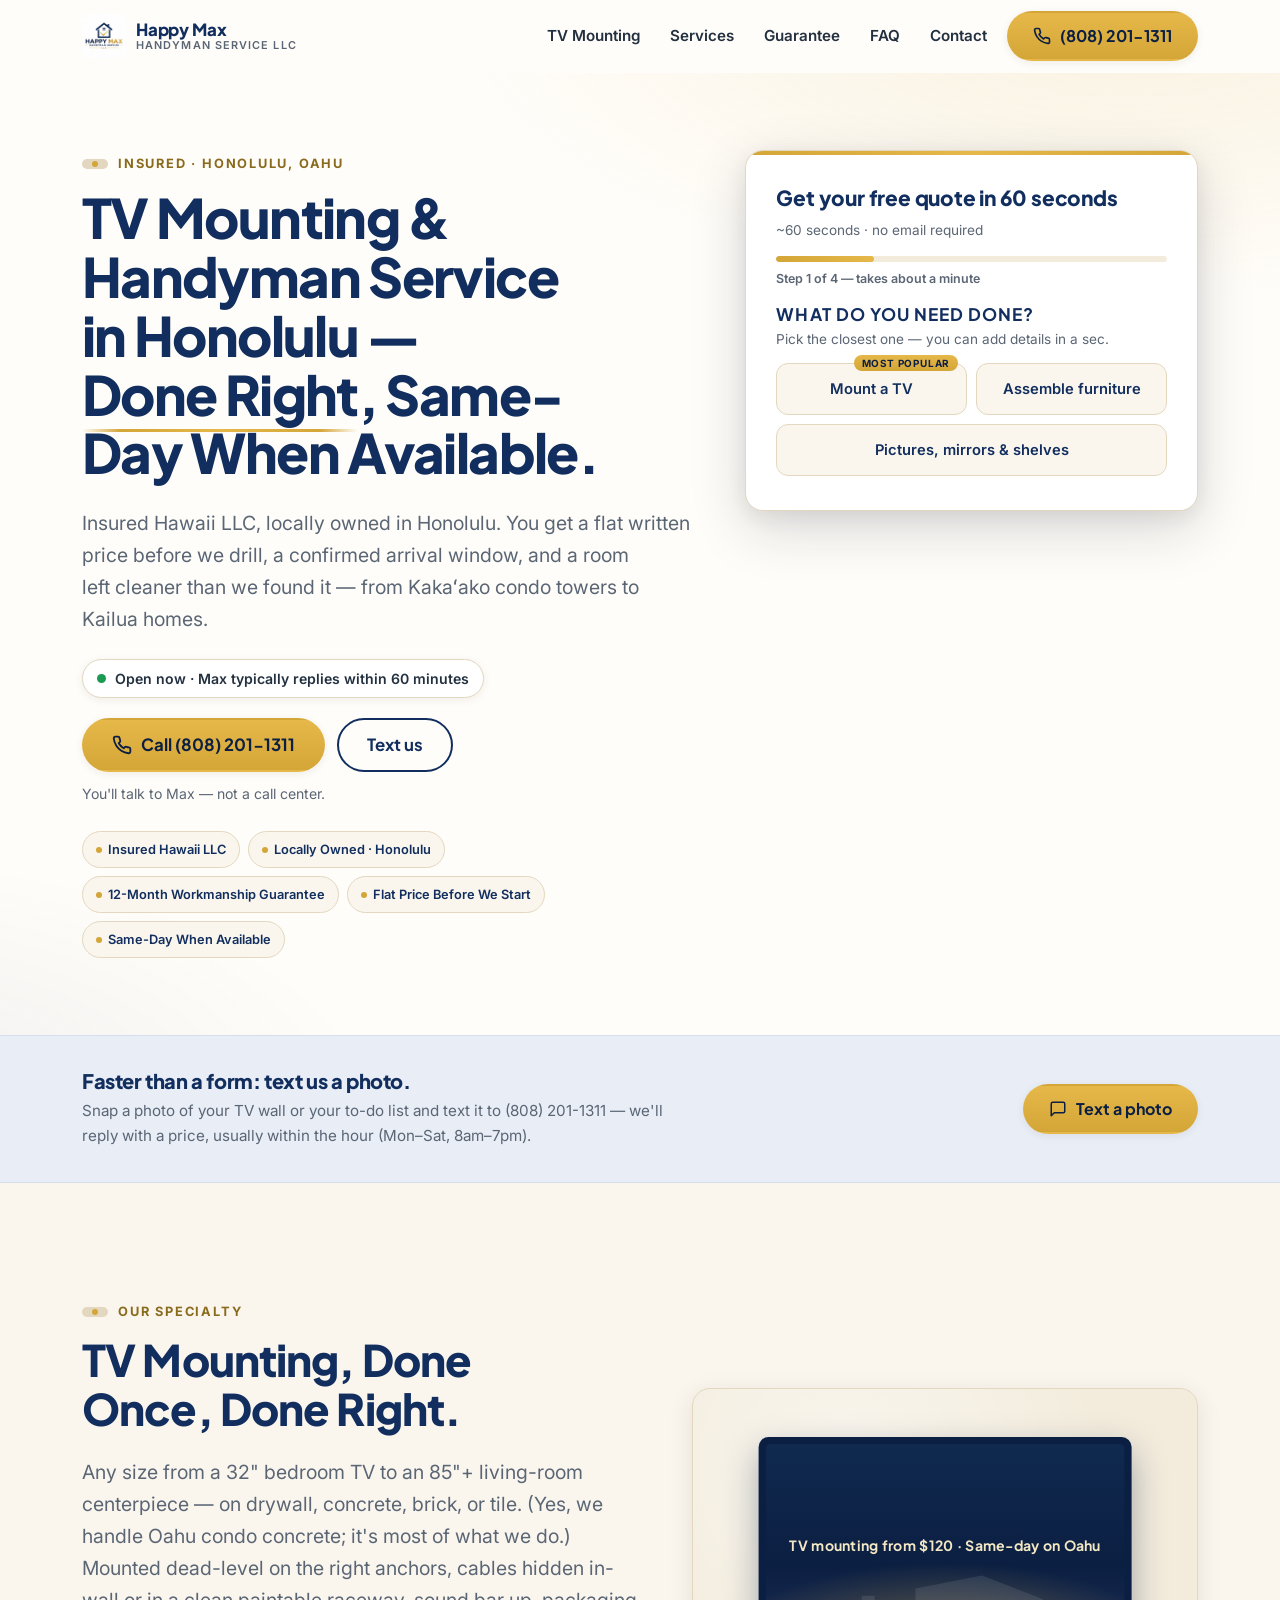
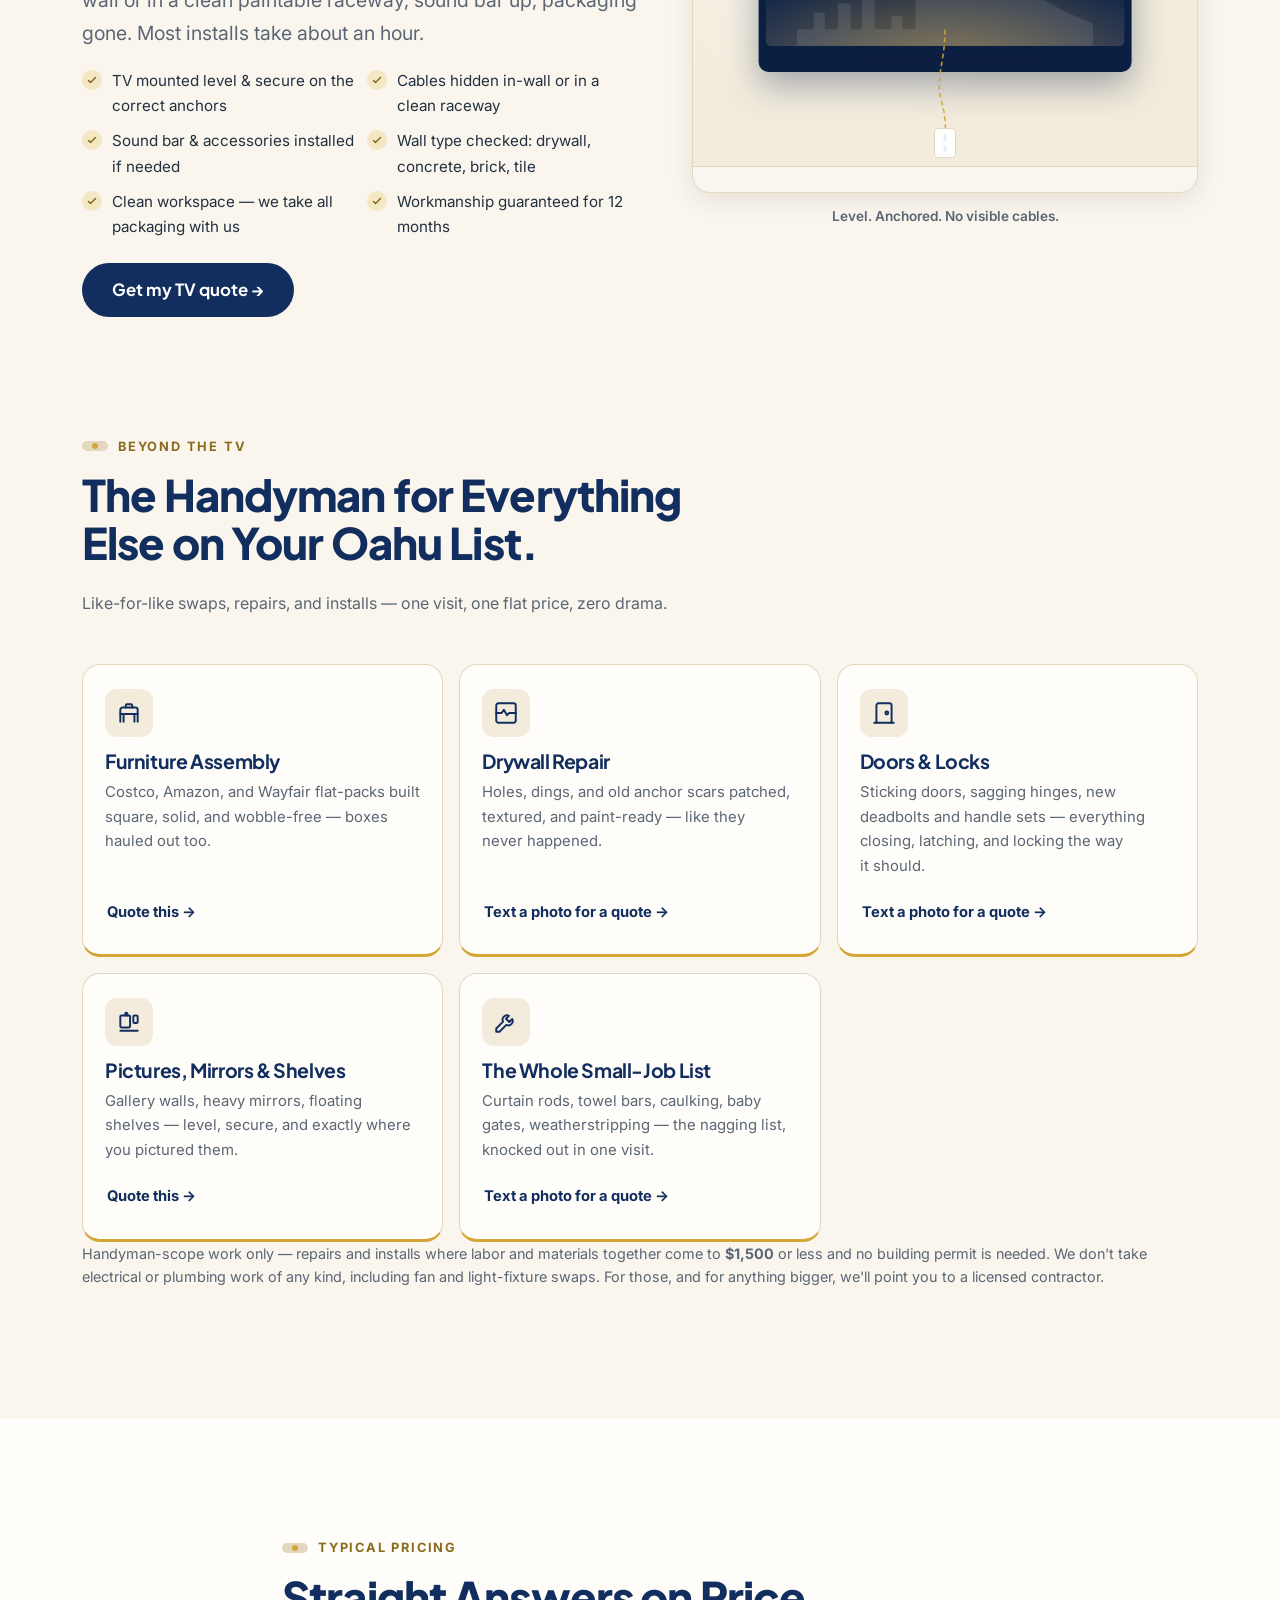
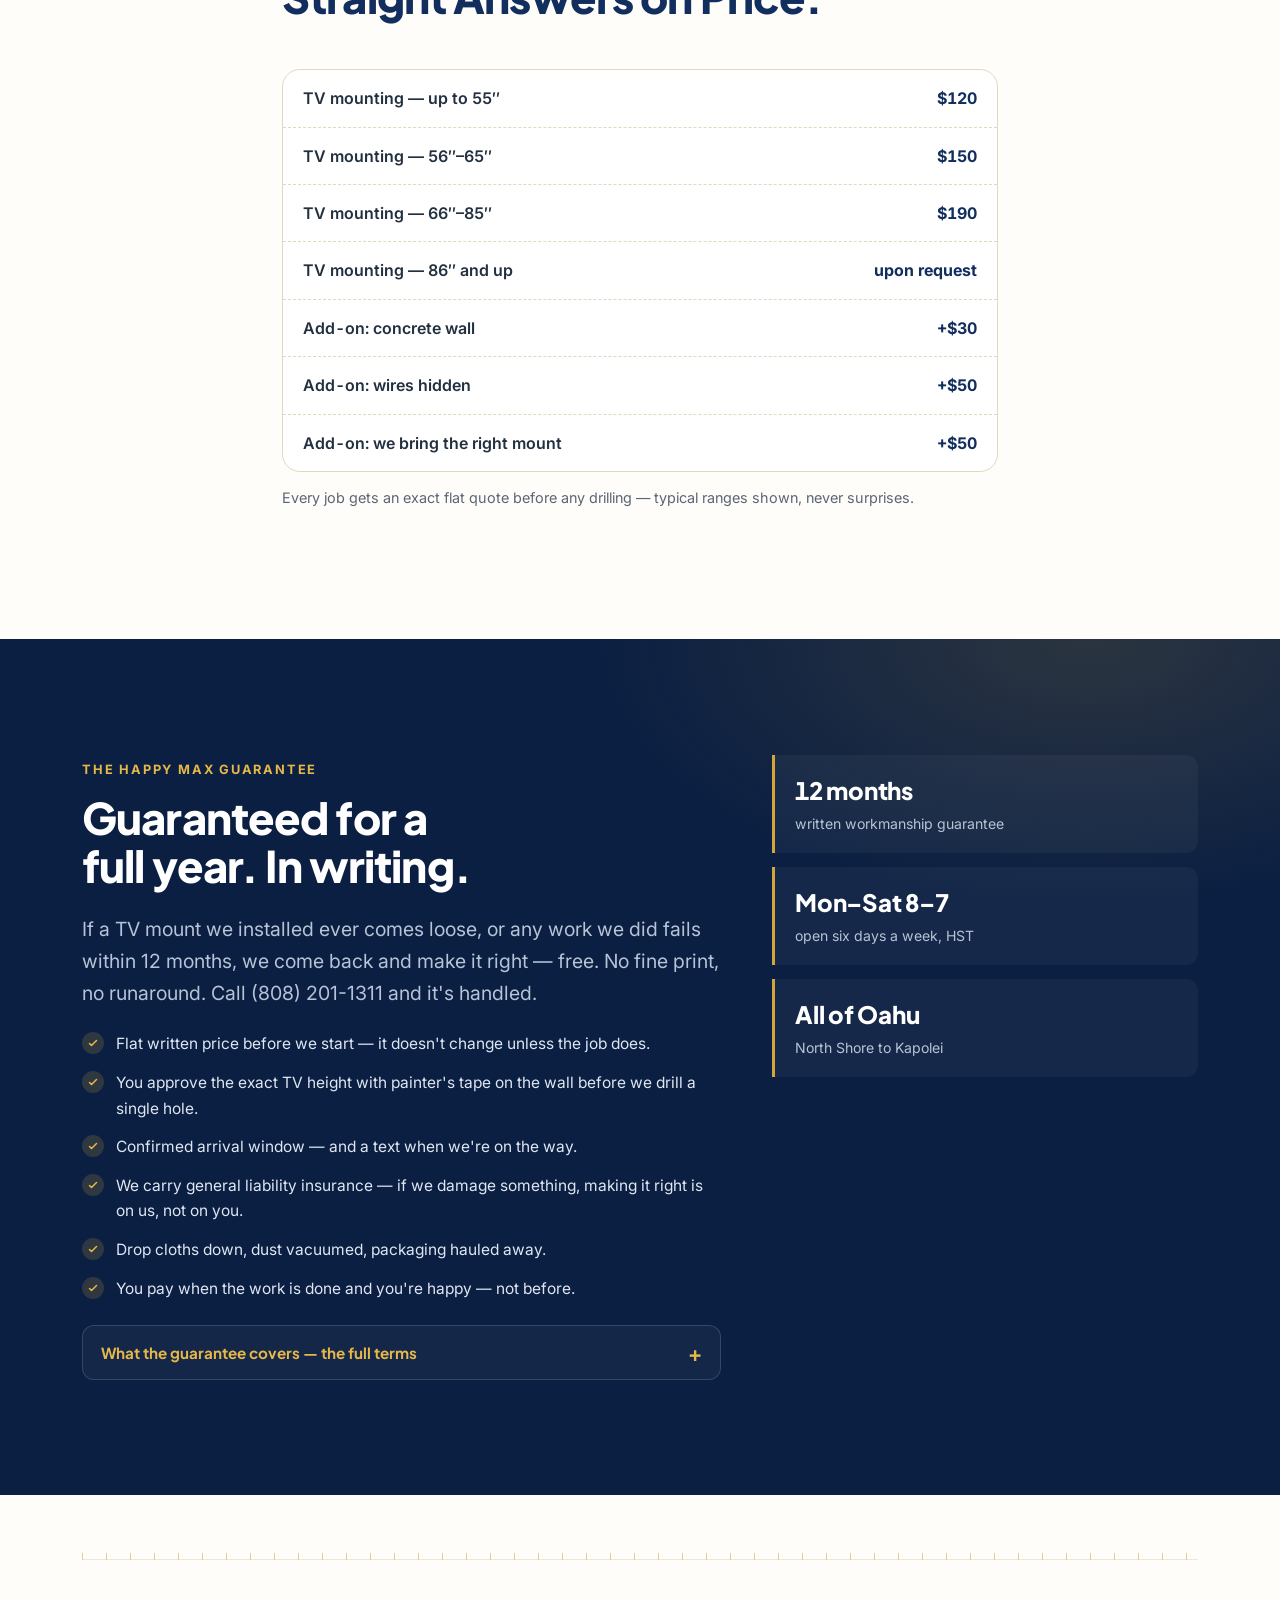
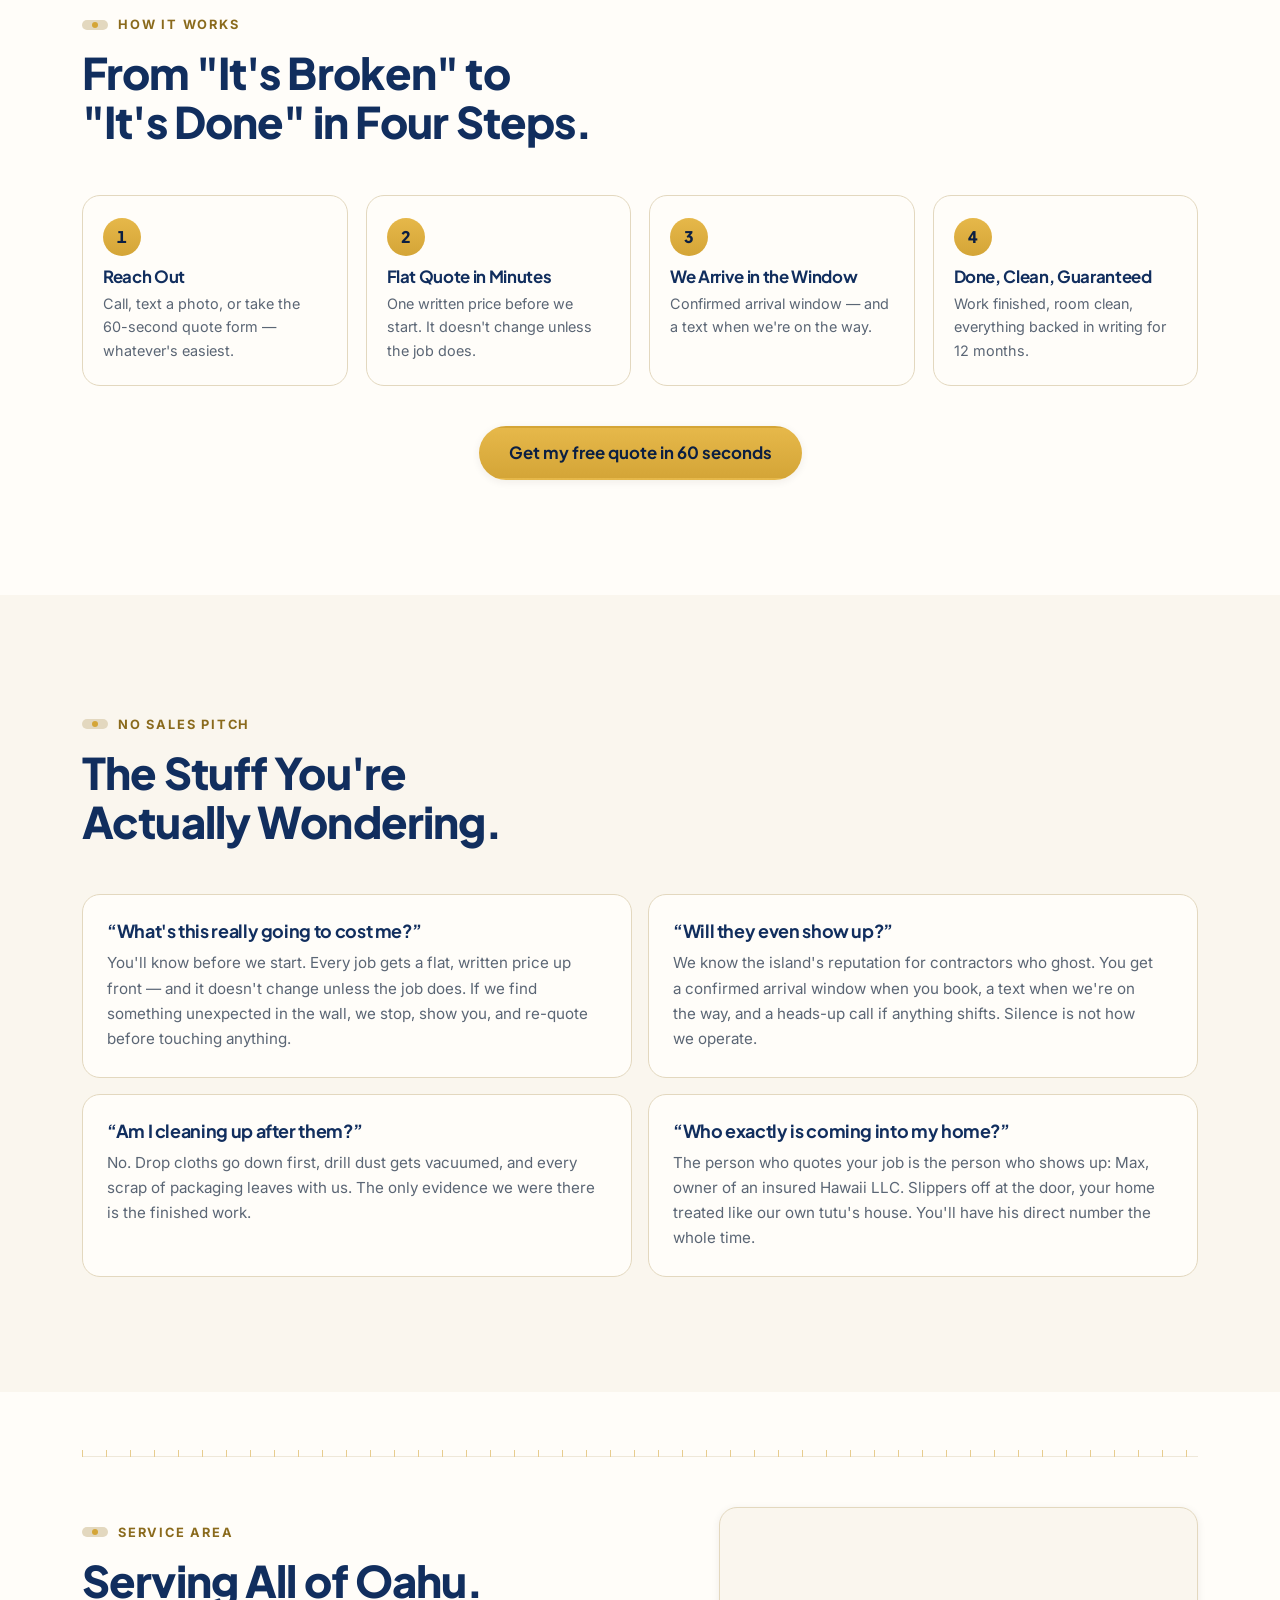
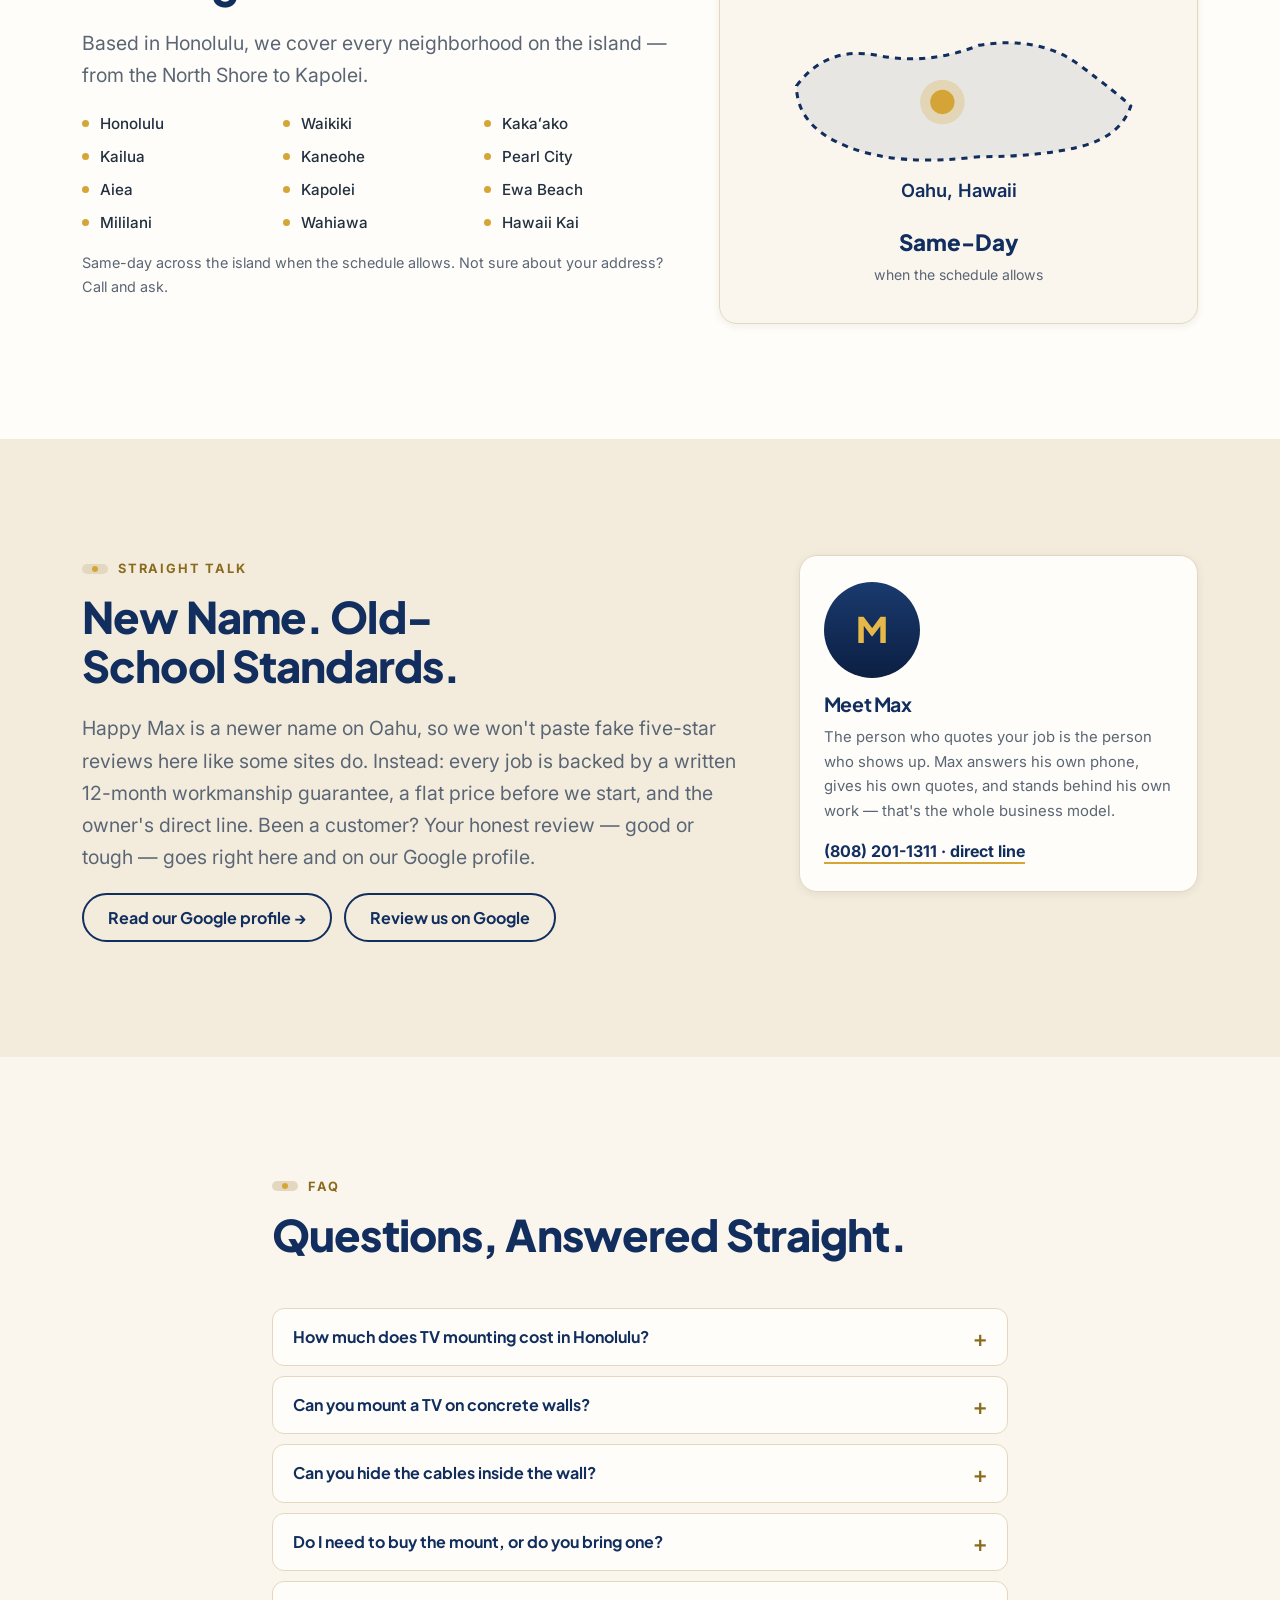
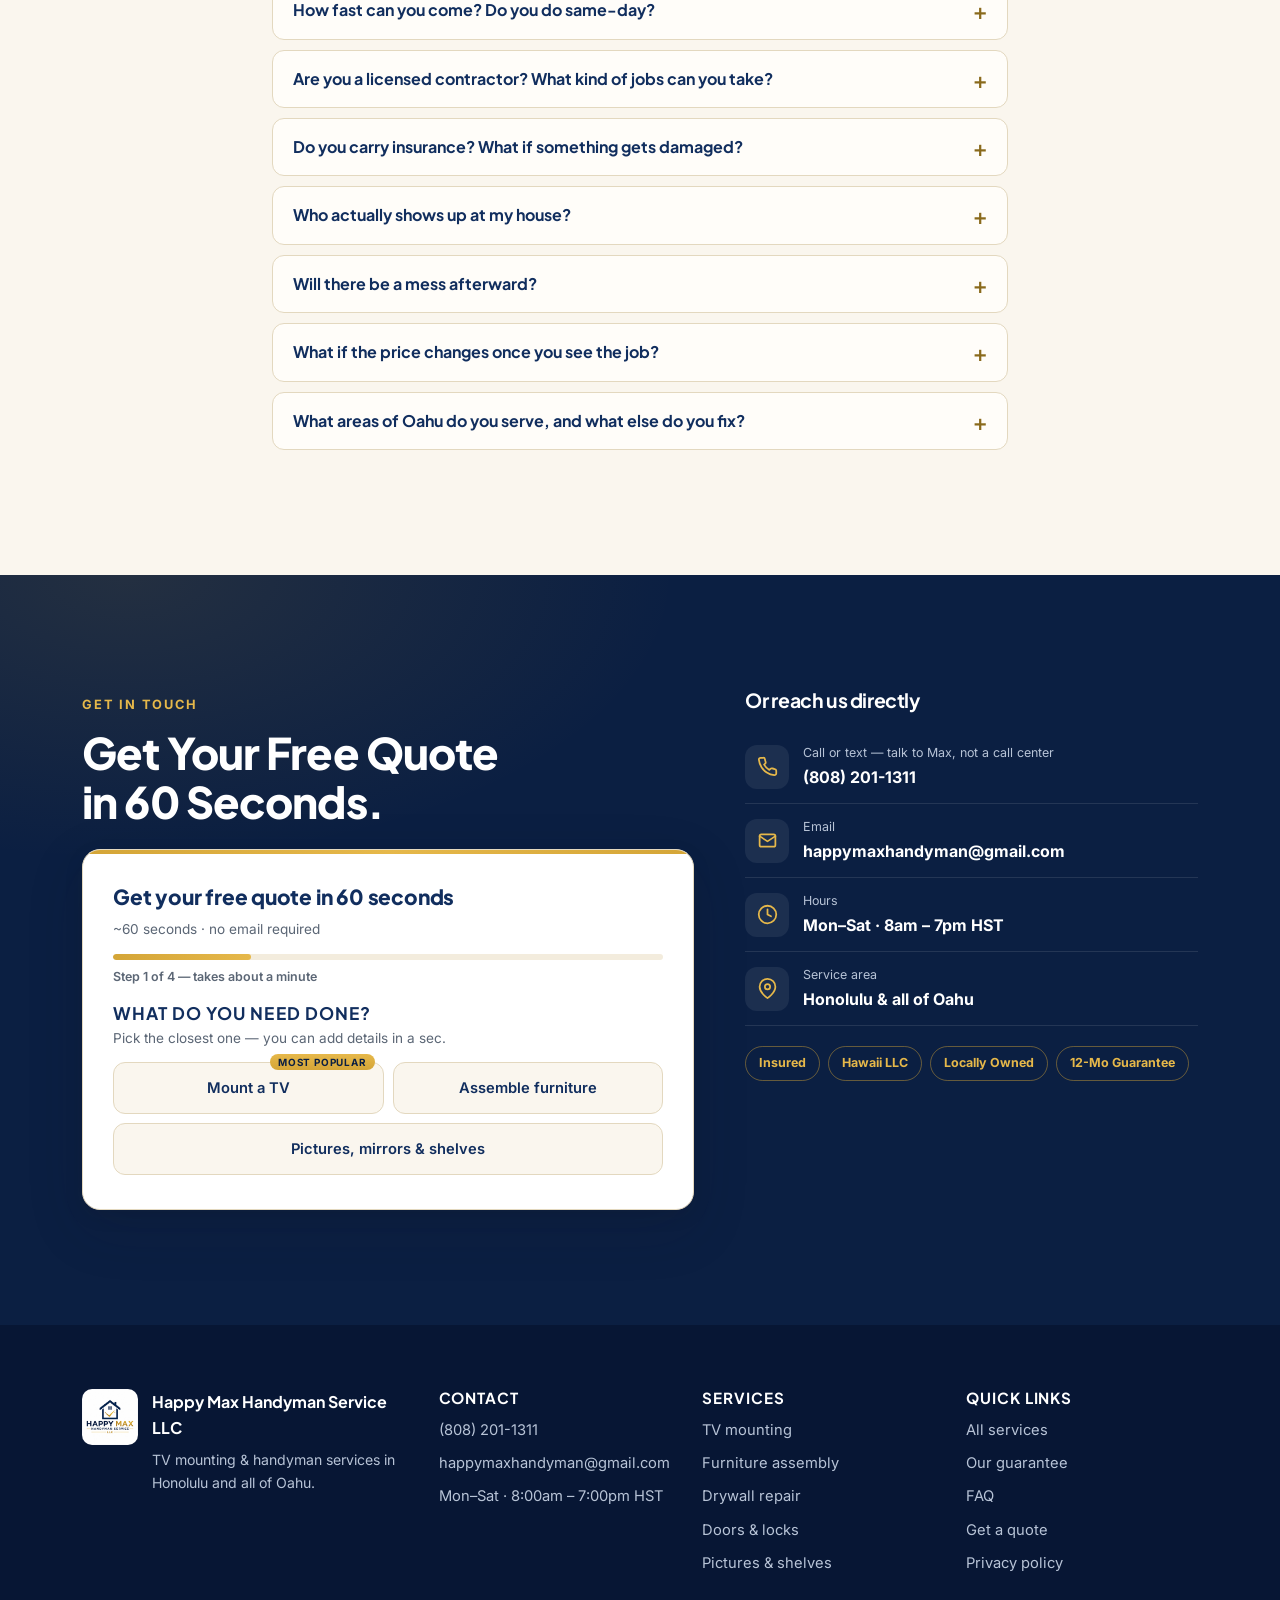
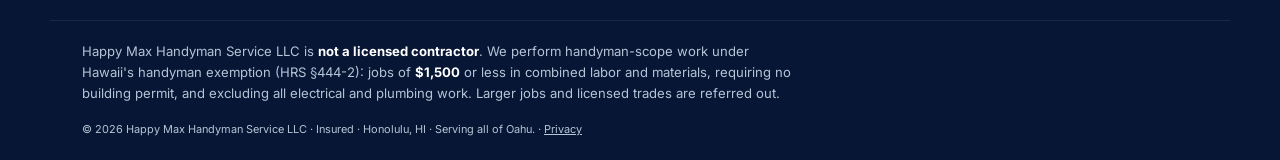
==== commit ce50e5e7: "Fix mobile layout bugs, error visibility, and trim quiz to 3 services Measured in headless Chrome at" ====
--- a/index.html
+++ b/index.html
@@ -309,7 +309,9 @@
           <h3>Drywall Repair</h3>
           <p>Holes, dings, and old anchor scars patched, textured, and paint-ready — like they never happened.</p>
           <p class="price-chip" data-price-chip="drywall" hidden></p>
-          <button type="button" class="card-cta quiz-open" data-service="drywall_repair" data-track="cta_click" data-placement="service_card">Quote this →</button>
+          <!-- Not a quiz path any more: drywall quotes from a photo, not
+               from chips. Straight to text, which is the faster channel. -->
+          <a class="card-cta" href="sms:+18082011311?&amp;body=Aloha%20Happy%20Max!%20I%27d%20like%20a%20quote%20for%3A%20" data-track="sms_click" data-placement="service_card_drywall">Text a photo for a quote →</a>
         </article>
 
         <article class="card reveal" id="doors-locks">
@@ -319,7 +321,7 @@
           <h3>Doors &amp; Locks</h3>
           <p>Sticking doors, sagging hinges, new deadbolts and handle sets — everything closing, latching, and locking the way it should.</p>
           <p class="price-chip" data-price-chip="door-lock" hidden></p>
-          <button type="button" class="card-cta quiz-open" data-service="door_lock" data-track="cta_click" data-placement="service_card">Quote this →</button>
+          <a class="card-cta" href="sms:+18082011311?&amp;body=Aloha%20Happy%20Max!%20I%27d%20like%20a%20quote%20for%3A%20" data-track="sms_click" data-placement="service_card_doors">Text a photo for a quote →</a>
         </article>
 
         <article class="card reveal" id="picture-hanging">
@@ -339,7 +341,7 @@
           <h3>The Whole Small-Job List</h3>
           <p>Curtain rods, towel bars, caulking, baby gates, weatherstripping — the nagging list, knocked out in one visit.</p>
           <p class="price-chip" data-price-chip="small-jobs" hidden></p>
-          <button type="button" class="card-cta quiz-open" data-service="other" data-track="cta_click" data-placement="service_card">Quote this →</button>
+          <a class="card-cta" href="sms:+18082011311?&amp;body=Aloha%20Happy%20Max!%20I%27d%20like%20a%20quote%20for%3A%20" data-track="sms_click" data-placement="service_card_small_jobs">Text a photo for a quote →</a>
         </article>
       </div>
       <p class="small-note reveal" id="scopeNote">Handyman-scope work only — repairs and installs where labor and materials together come to <strong data-job-limit>$1,500</strong> or less and no building permit is needed. We don't take electrical or plumbing work of any kind, including fan and light-fixture swaps. For those, and for anything bigger, we'll point you to a licensed contractor.</p>
--- a/css/style.css
+++ b/css/style.css
@@ -487,6 +487,9 @@
   padding: clamp(20px, 2.6vw, 30px);
   position: relative;
   overflow: hidden;
+  /* steps 3 and 4 are taller than a phone screen, so anything scrolling
+     the card into view has to stop below the sticky header, not centre it */
+  scroll-margin-top: calc(var(--header-h) + 12px);
 }
 .quiz-card::before {
   content: "";
@@ -704,12 +707,14 @@
   margin: 0 0 10px;
 }
 
+/* Sits directly above the button that was just pressed (see js/quiz.js),
+   so it takes no room until there is something to say. */
 .quiz-status {
-  min-height: 1.4em;
   font-size: .9rem;
   font-weight: 600;
   margin-top: 10px;
 }
+.quiz-status:empty { display: none; }
 .quiz-status.is-error { color: #b3352c; }
 .quiz-status.is-success { color: #17714a; }
 
@@ -749,6 +754,23 @@
   gap: 10px;
   margin-top: 16px;
 }
+.quiz-restart {
+  display: block;
+  width: 100%;
+  margin-top: 16px;
+  padding: 12px 6px;
+  min-height: 44px;
+  background: none;
+  border: none;
+  border-top: 1px solid var(--kraft);
+  font: inherit;
+  font-weight: 600;
+  font-size: .88rem;
+  color: var(--muted);
+  cursor: pointer;
+}
+.quiz-restart:hover { color: var(--navy); }
+
 .quiz-price-hint {
   background: var(--sand);
   border: 1px solid var(--kraft);
@@ -1023,9 +1045,13 @@
   margin: 0 0 10px;
 }
 
+/* Both a <button> (opens the quiz) and an <a href="sms:"> (cards whose
+   job quotes better from a photo) wear this — hence the reset of the
+   link defaults alongside the button ones. */
 .card-cta {
   margin-top: auto;
   align-self: flex-start;
+  text-decoration: none;
   background: none;
   border: none;
   padding: 10px 2px;
@@ -1410,6 +1436,10 @@
 
 .contact-grid {
   display: grid;
+  /* An explicit minmax(0, …) even in the one-column phone layout: an
+     implicit `auto` track grows to its widest unbreakable child, and the
+     email address below was doing exactly that. */
+  grid-template-columns: minmax(0, 1fr);
   gap: clamp(30px, 4vw, 56px);
   align-items: start;
 }
@@ -1441,9 +1471,14 @@
   color: var(--gold-hot);
 }
 .contact-icon svg { width: 21px; height: 21px; }
-.contact-text { display: flex; flex-direction: column; }
+/* min-width:0 — a flex item defaults to min-width:auto and refuses to
+   shrink below its longest unbreakable word. "happymaxhandyman@gmail.com"
+   is 26 such characters, which on a 320px screen widened this row, then
+   the #contact grid, then the document: the whole page picked up a
+   sideways scroll. The break rule is the second half of the same fix. */
+.contact-text { display: flex; flex-direction: column; min-width: 0; }
 .contact-text small { font-size: .78rem; color: var(--on-dark-muted); }
-.contact-text strong { color: #fff; font-size: 1rem; }
+.contact-text strong { color: #fff; font-size: 1rem; overflow-wrap: anywhere; }
 a.contact-row:hover .contact-text strong { color: var(--gold-hot); }
 
 .badges {
@@ -1556,7 +1591,10 @@
   bottom: 0;
   z-index: 60;
   display: grid;
-  grid-template-columns: 1.15fr 0.85fr 1fr;
+  /* "Text" needs far less room than "Free quote"; the old near-even split
+     starved the widest label and wrapped it onto a second line on 360px
+     Androids. Widths are proportional to the labels they hold. */
+  grid-template-columns: 1.1fr 0.72fr 1.18fr;
   gap: 8px;
   padding: 8px 10px calc(8px + env(safe-area-inset-bottom, 0px));
   background: rgba(255, 253, 249, .96);
@@ -1578,19 +1616,41 @@
   font-family: var(--ff-display);
   font-weight: 700;
   font-size: .92rem;
+  /* "Call now" and "Free quote" were wrapping onto a second line on every
+     360px-wide Android — the commonest phone width there is — which made
+     the dock 82px tall against the 76px the body reserves for it. */
+  white-space: nowrap;
   text-decoration: none;
   border: none;
   cursor: pointer;
   padding: 8px 6px;
 }
+.dock-btn svg { flex: none; }
+
 .dock-call { background: linear-gradient(180deg, var(--gold-hot), var(--gold)); color: var(--ink); }
 .dock-text { background: transparent; color: var(--navy); border: 2px solid var(--navy); }
+/* `font: inherit` first, to clear the UA button font — hence the re-declared
+   family/weight/size that .dock-btn already carries for the two <a>s. */
 .dock-quote { background: var(--navy); color: #fff; font: inherit; font-family: var(--ff-display); font-weight: 700; font-size: .92rem; }
+
+/* Narrower than 360px (iPhone SE and friends) even the retuned columns
+   can't hold label + icon. The icons are decorative (aria-hidden), so
+   they go and the words — which carry the action — stay on one line.
+   Must sit after .dock-quote: same specificity, so source order decides,
+   and .dock-quote re-declares font-size. */
+@media (max-width: 359px) {
+  .dock-btn, .dock-quote { font-size: .86rem; }
+  .dock-btn { gap: 4px; padding: 8px 4px; }
+  .dock-btn svg { display: none; }
+}
 
 @media (min-width: 768px) {
   .sticky-dock { display: none; }
 }
-body.has-dock { padding-bottom: 76px; }
+/* Must clear the dock INCLUDING the home-indicator inset the dock itself
+   pads for — a flat 76px left the last line of the footer under it on
+   every notched iPhone. */
+body.has-dock { padding-bottom: calc(76px + env(safe-area-inset-bottom, 0px)); }
 @media (min-width: 768px) {
   body.has-dock { padding-bottom: 0; }
 }
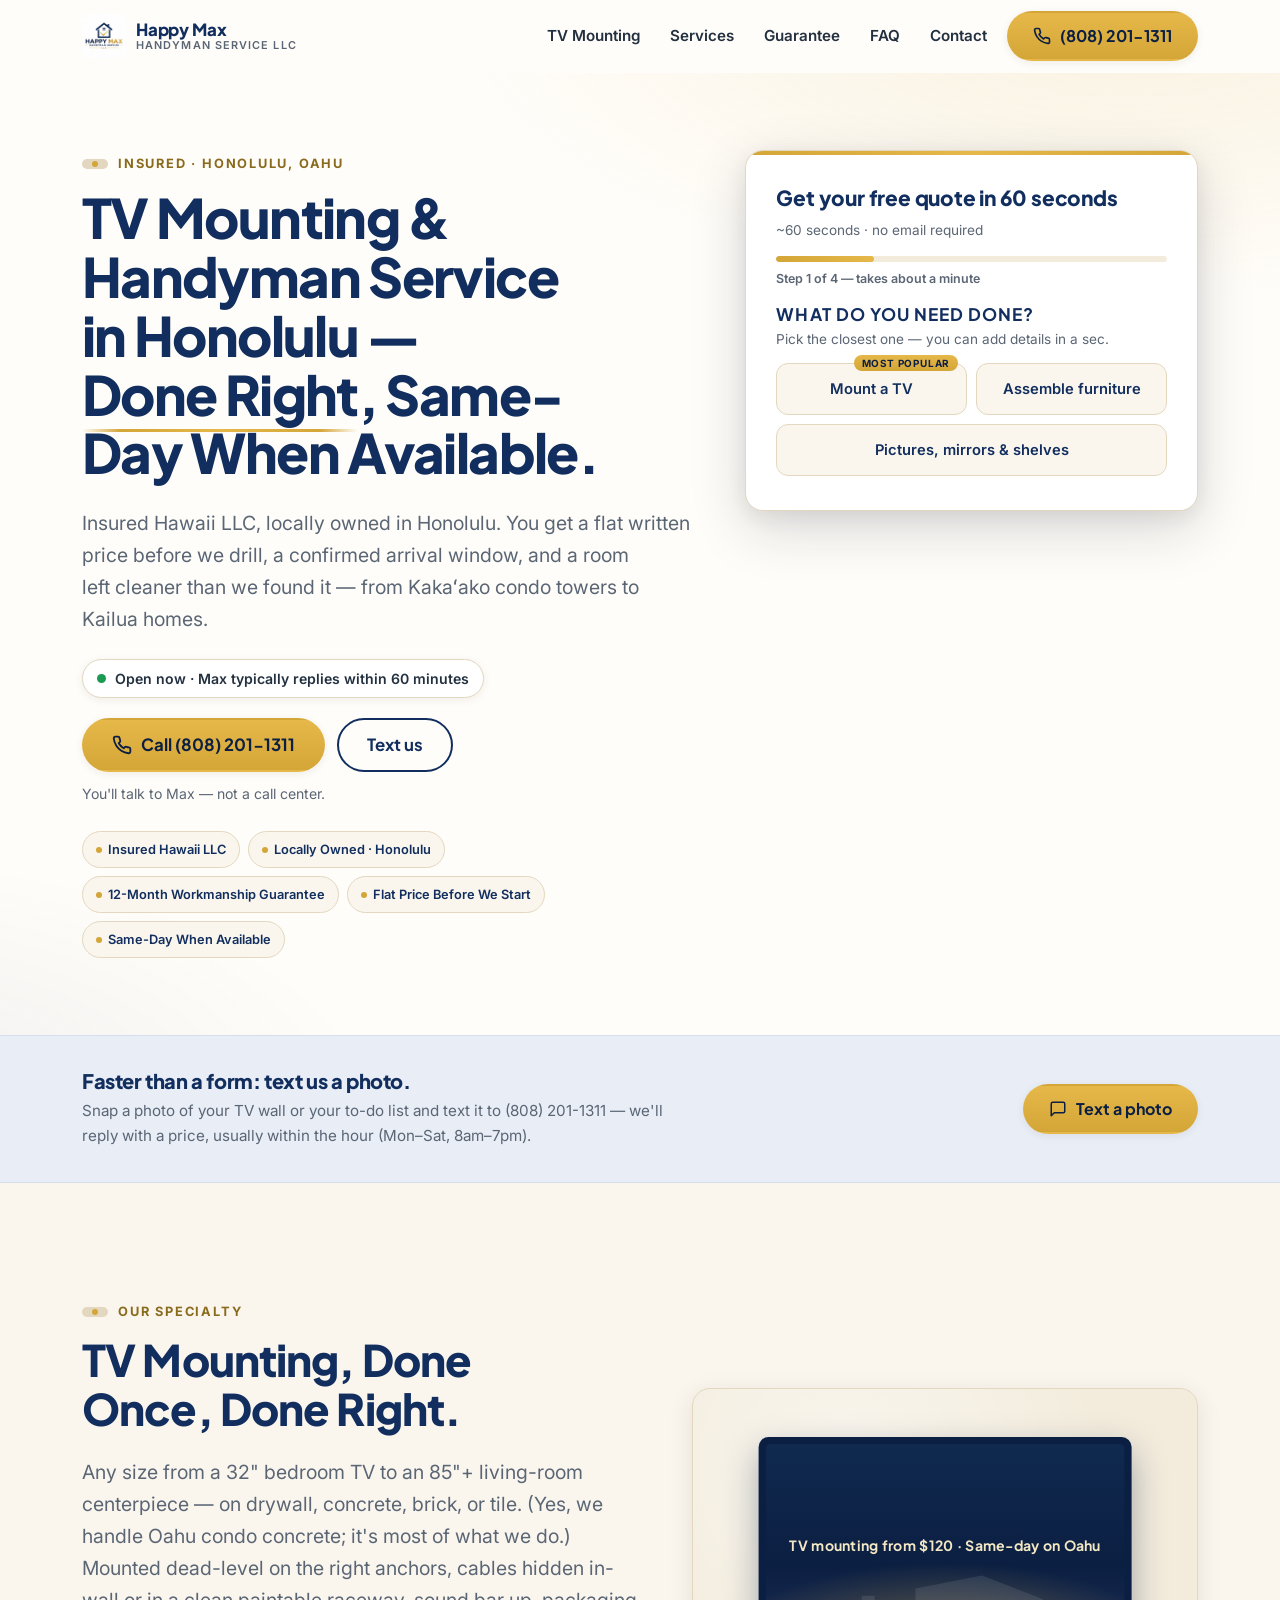
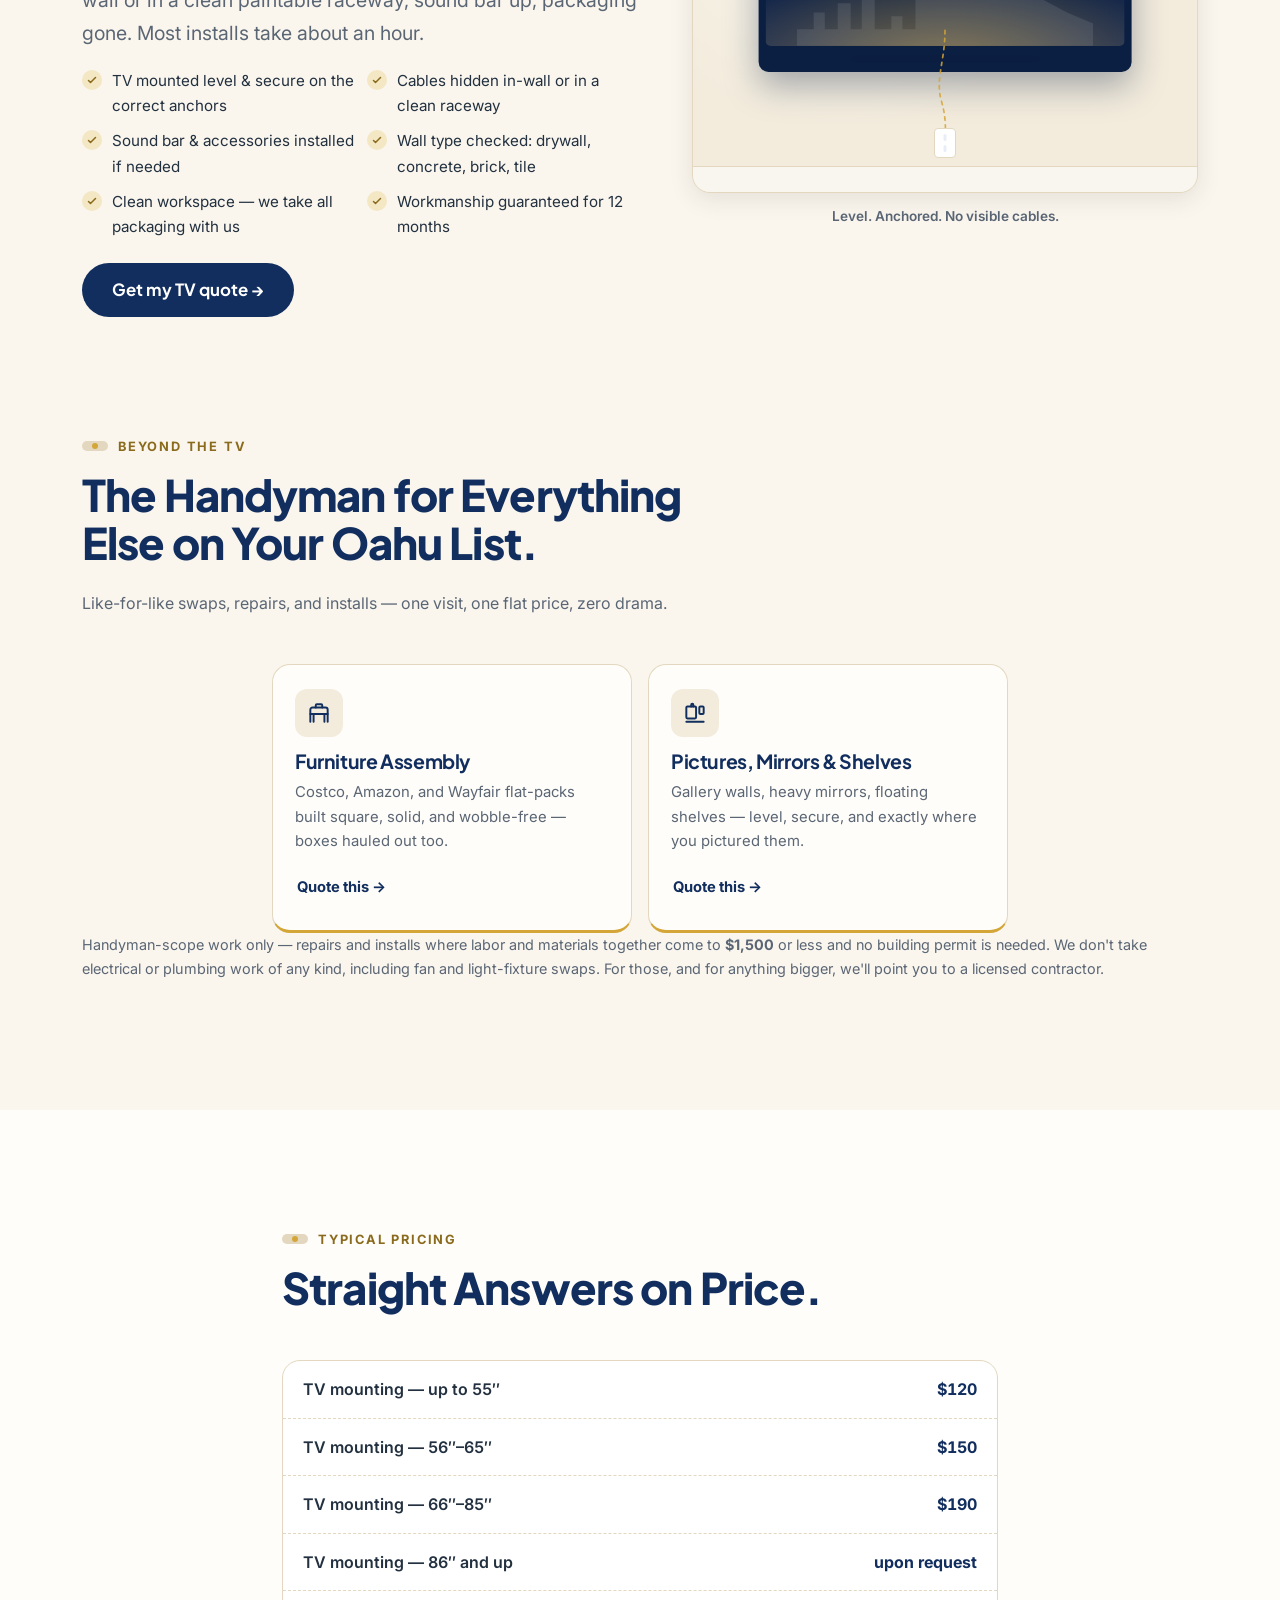
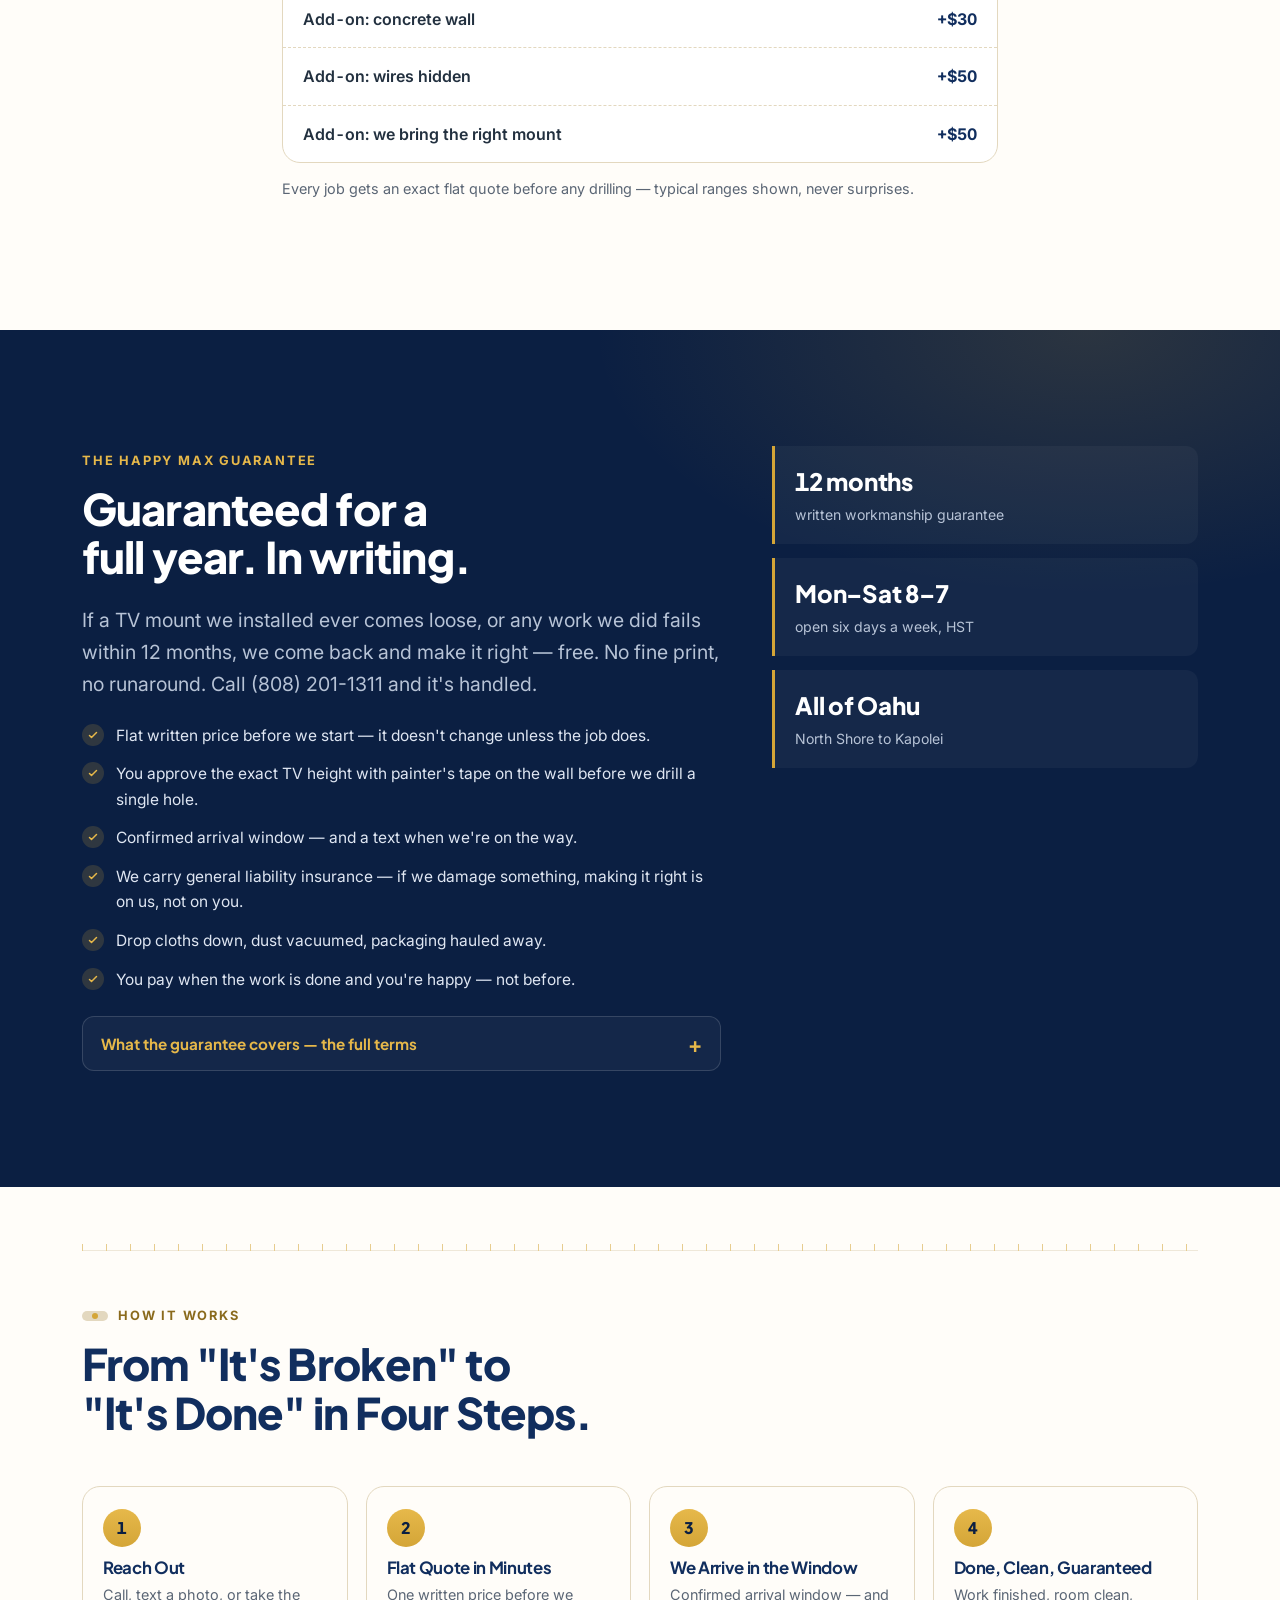
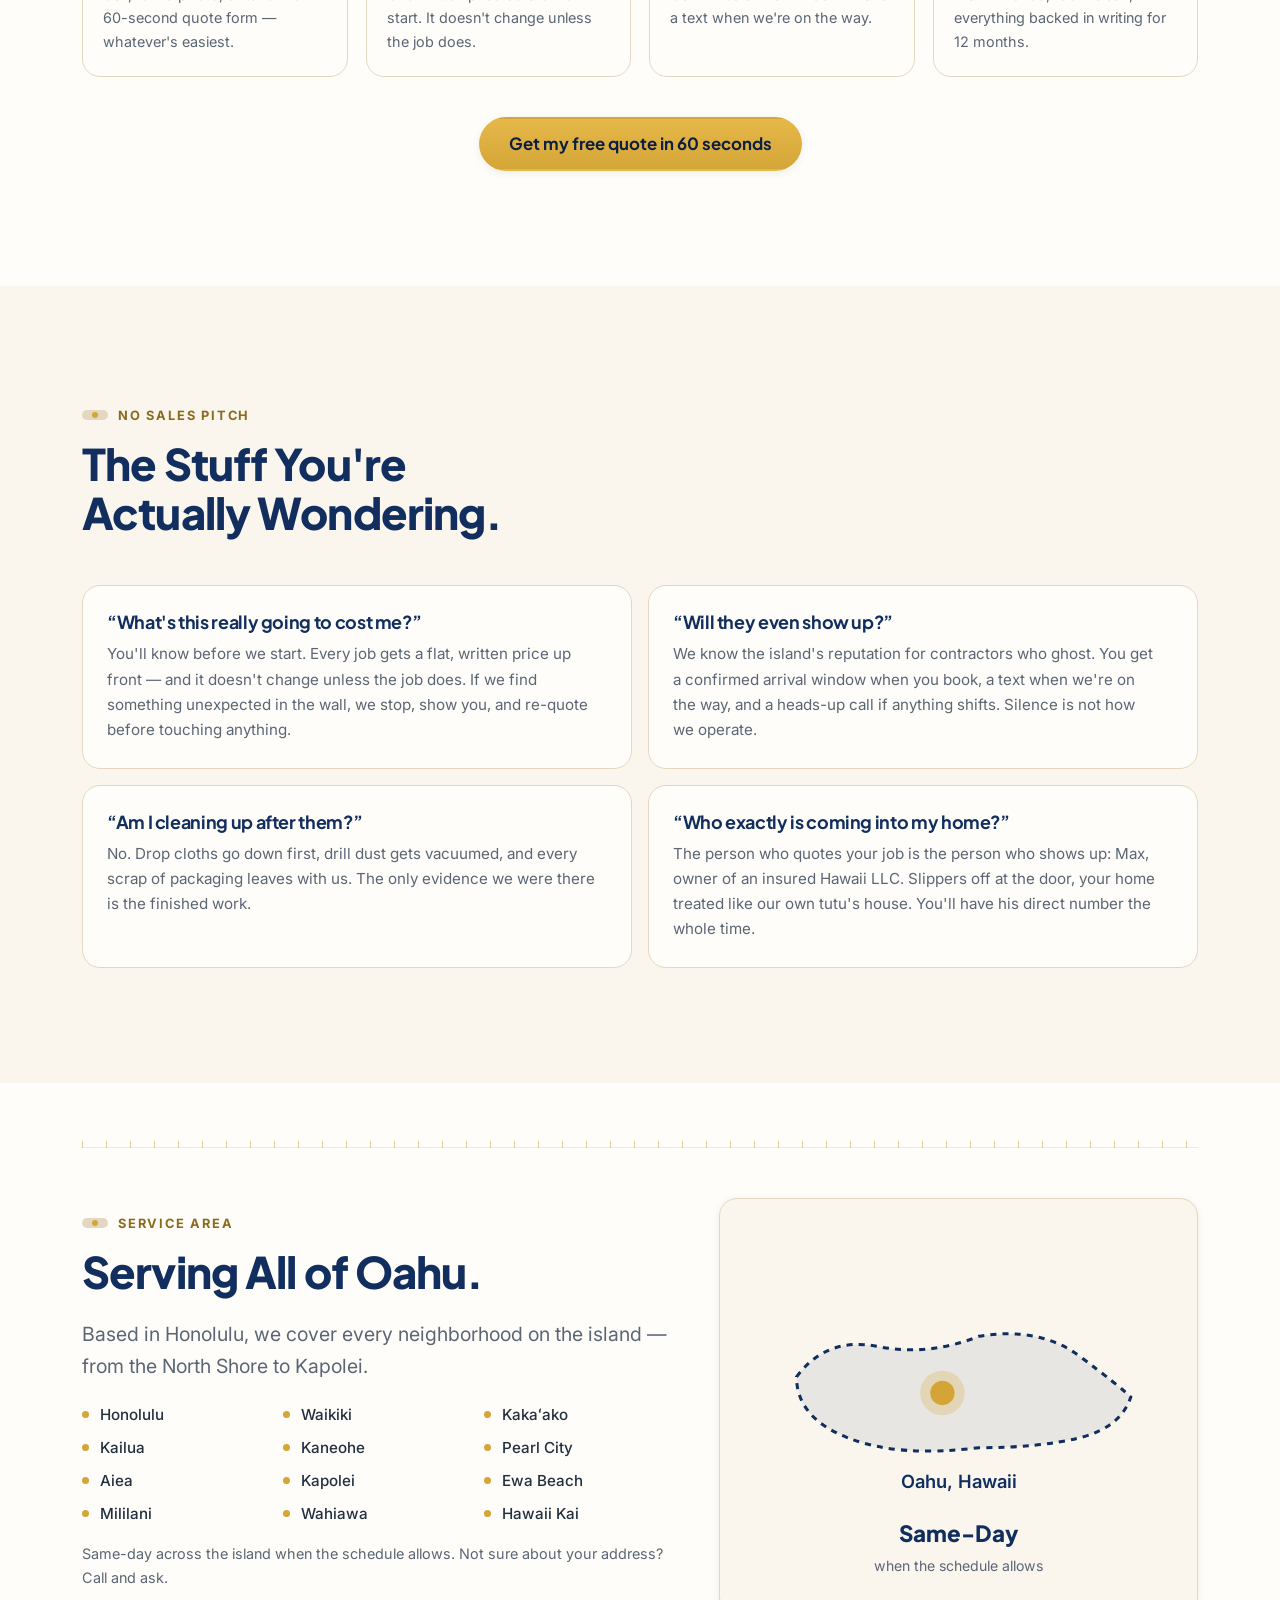
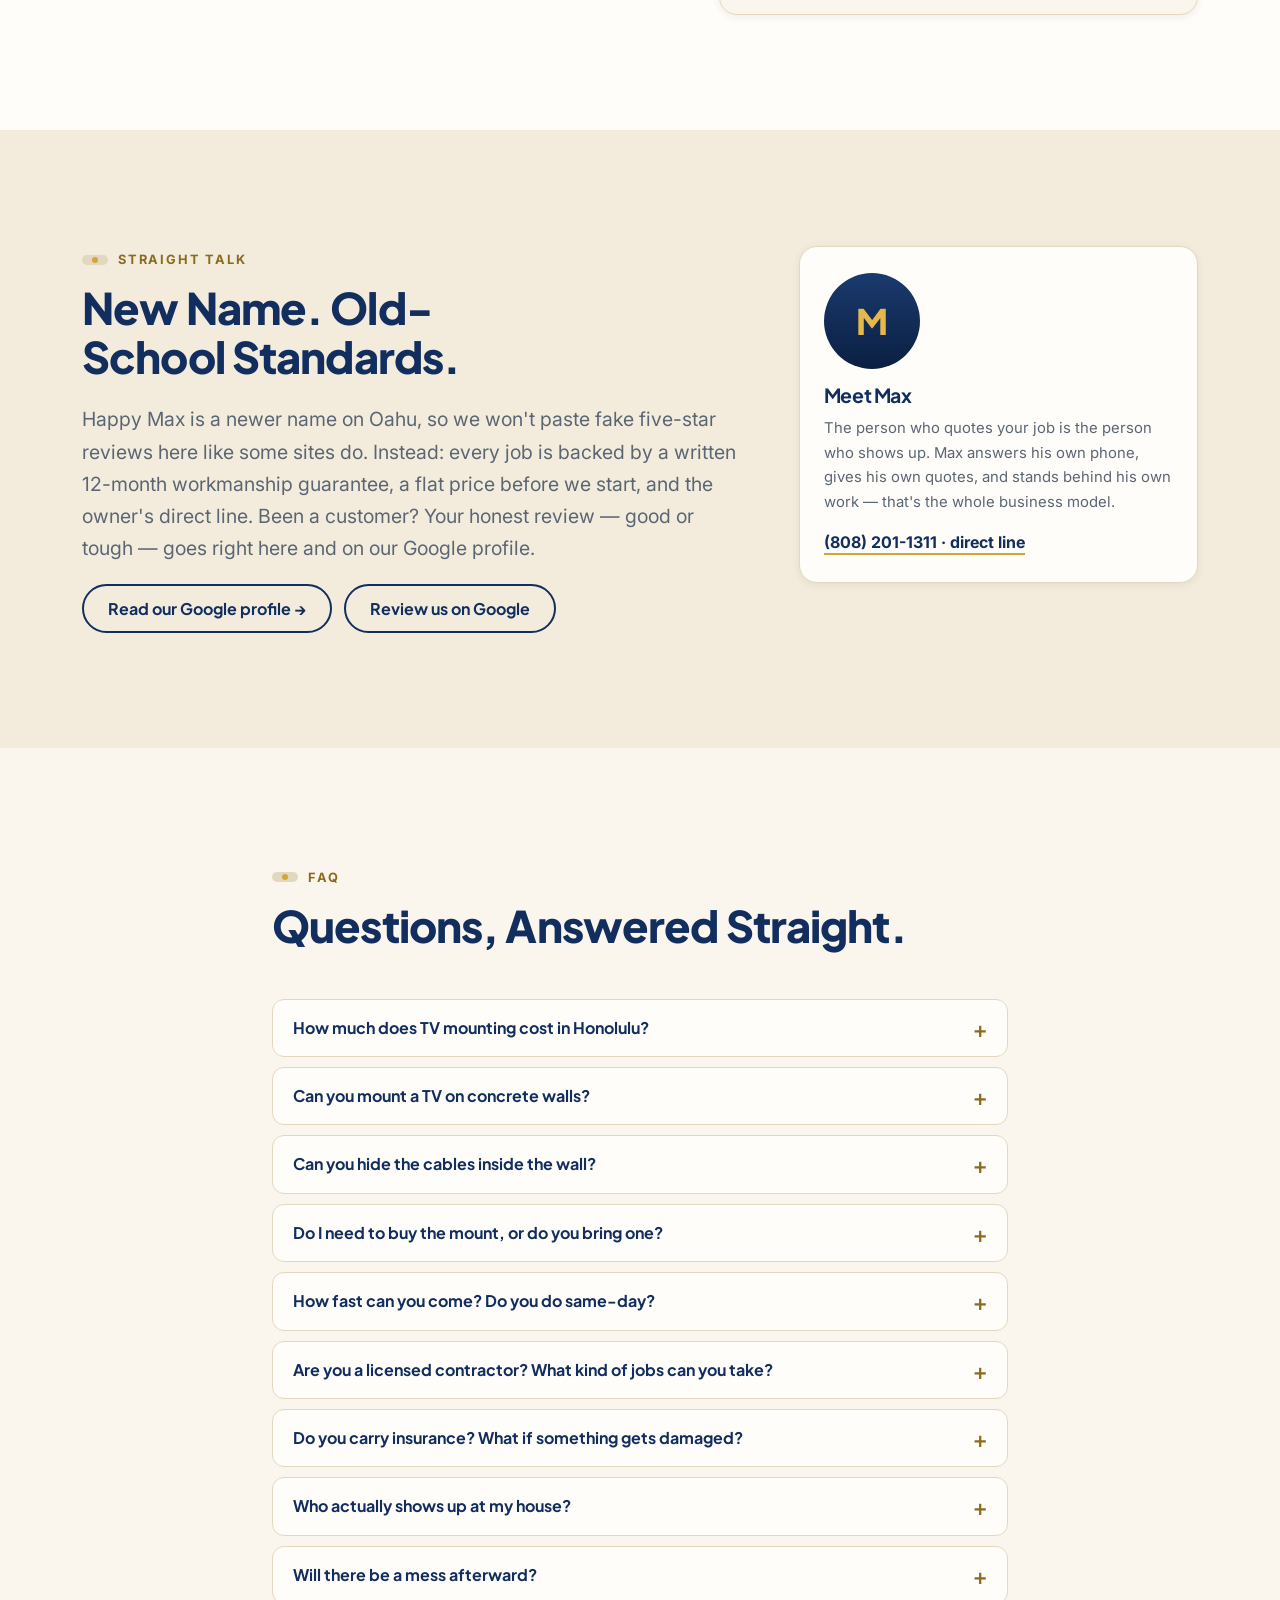
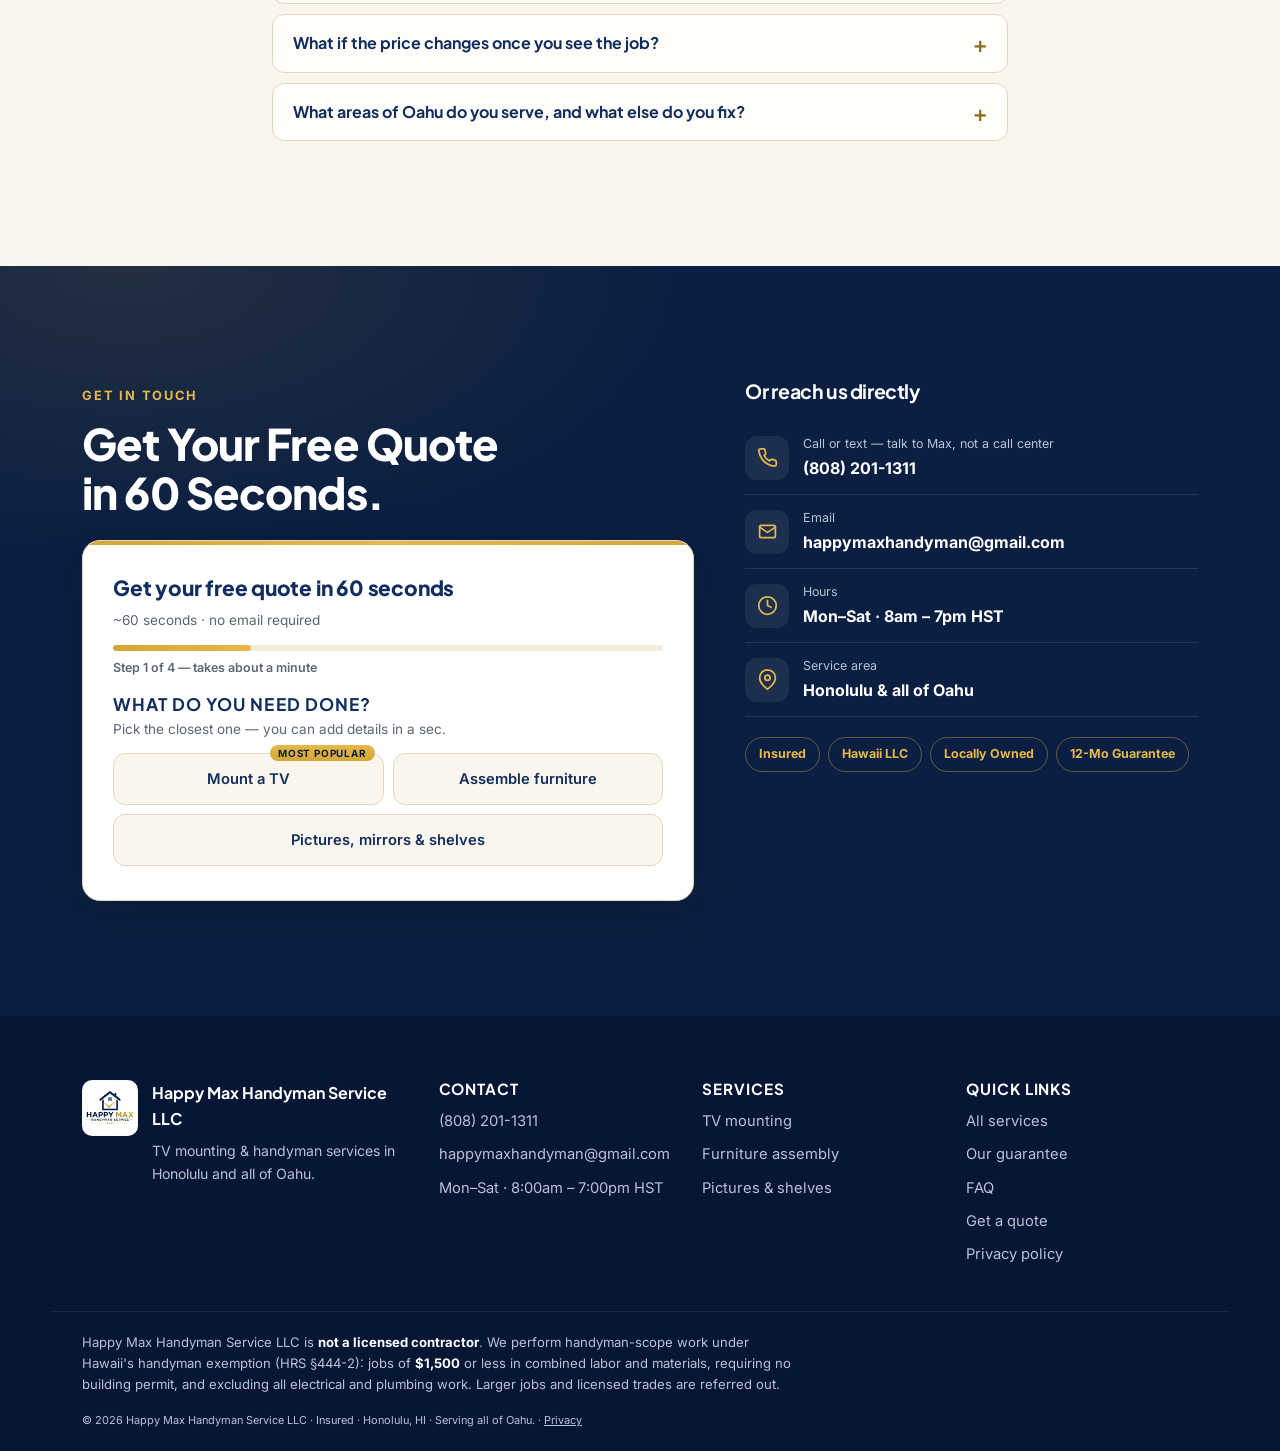
==== commit de8192c9: "Retire drywall, doors/locks and the small-job list site-wide The quiz stopped offering them last com" ====
--- a/index.html
+++ b/index.html
@@ -62,10 +62,7 @@
       "itemListElement": [
         { "@type": "Offer", "itemOffered": { "@type": "Service", "name": "TV Mounting", "serviceType": "TV wall mounting with cable concealment", "url": "https://happymaxhandymanservice.com/#tv-mounting", "areaServed": "Oahu, HI", "provider": { "@id": "https://happymaxhandymanservice.com/#business" } } },
         { "@type": "Offer", "itemOffered": { "@type": "Service", "name": "Furniture Assembly", "serviceType": "Flat-pack furniture assembly", "url": "https://happymaxhandymanservice.com/#furniture-assembly", "areaServed": "Oahu, HI", "provider": { "@id": "https://happymaxhandymanservice.com/#business" } } },
-        { "@type": "Offer", "itemOffered": { "@type": "Service", "name": "Drywall Repair", "serviceType": "Drywall patching and texture matching", "url": "https://happymaxhandymanservice.com/#drywall-repair", "areaServed": "Oahu, HI", "provider": { "@id": "https://happymaxhandymanservice.com/#business" } } },
-        { "@type": "Offer", "itemOffered": { "@type": "Service", "name": "Doors & Locks", "serviceType": "Door adjustment and lock replacement", "url": "https://happymaxhandymanservice.com/#doors-locks", "areaServed": "Oahu, HI", "provider": { "@id": "https://happymaxhandymanservice.com/#business" } } },
-        { "@type": "Offer", "itemOffered": { "@type": "Service", "name": "Pictures, Mirrors & Shelves", "serviceType": "Picture, mirror and shelf mounting", "url": "https://happymaxhandymanservice.com/#picture-hanging", "areaServed": "Oahu, HI", "provider": { "@id": "https://happymaxhandymanservice.com/#business" } } },
-        { "@type": "Offer", "itemOffered": { "@type": "Service", "name": "Small Home Repairs", "serviceType": "General small home repairs", "url": "https://happymaxhandymanservice.com/#small-jobs", "areaServed": "Oahu, HI", "provider": { "@id": "https://happymaxhandymanservice.com/#business" } } }
+        { "@type": "Offer", "itemOffered": { "@type": "Service", "name": "Pictures, Mirrors & Shelves", "serviceType": "Picture, mirror and shelf mounting", "url": "https://happymaxhandymanservice.com/#picture-hanging", "areaServed": "Oahu, HI", "provider": { "@id": "https://happymaxhandymanservice.com/#business" } } }
       ]
     }
   }
@@ -104,7 +101,7 @@
       {
         "@type": "Question",
         "name": "Are you a licensed contractor? What kind of jobs can you take?",
-        "acceptedAnswer": { "@type": "Answer", "text": "We are not a licensed contractor, and we won't pretend otherwise. Happy Max Handyman Service LLC works within Hawaii's handyman exemption (HRS §444-2): jobs where labor and materials together come to $1,500 or less, that don't need a building permit, and that aren't electrical or plumbing work. That covers TV mounting, furniture assembly, drywall patching, doors and locks, shelves and mirrors, and the small-repair list. If your job is bigger than that or needs a licensed trade, we'll tell you straight and point you to someone who holds the right license." }
+        "acceptedAnswer": { "@type": "Answer", "text": "We are not a licensed contractor, and we won't pretend otherwise. Happy Max Handyman Service LLC works within Hawaii's handyman exemption (HRS §444-2): jobs where labor and materials together come to $1,500 or less, that don't need a building permit, and that aren't electrical or plumbing work. That covers TV mounting, furniture assembly, and hanging pictures, mirrors and shelves. If your job is bigger than that or needs a licensed trade, we'll tell you straight and point you to someone who holds the right license." }
       },
       {
         "@type": "Question",
@@ -129,7 +126,7 @@
       {
         "@type": "Question",
         "name": "What areas of Oahu do you serve, and what else do you fix?",
-        "acceptedAnswer": { "@type": "Answer", "text": "All of it — Honolulu, Waikiki, Kaka'ako, Kailua, Kaneohe, Pearl City, Aiea, Kapolei, Ewa Beach, Mililani, and up to the North Shore. Beyond TVs: furniture assembly, drywall repair, doors and locks, shelving, and the small-repair list." }
+        "acceptedAnswer": { "@type": "Answer", "text": "All of it — Honolulu, Waikiki, Kaka'ako, Kailua, Kaneohe, Pearl City, Aiea, Kapolei, Ewa Beach, Mililani, and up to the North Shore. Beyond TVs: furniture assembly, plus pictures, mirrors and shelves." }
       }
     ]
   }
@@ -302,28 +299,6 @@
           <button type="button" class="card-cta quiz-open" data-service="furniture_assembly" data-track="cta_click" data-placement="service_card">Quote this →</button>
         </article>
 
-        <article class="card reveal" id="drywall-repair">
-          <span class="card-icon" aria-hidden="true">
-            <svg viewBox="0 0 24 24" fill="none" stroke="currentColor" stroke-width="1.8" stroke-linecap="round" stroke-linejoin="round"><rect x="3" y="3" width="18" height="18" rx="2"/><path d="M3 12h5l2-3 3 5 2-2h6"/></svg>
-          </span>
-          <h3>Drywall Repair</h3>
-          <p>Holes, dings, and old anchor scars patched, textured, and paint-ready — like they never happened.</p>
-          <p class="price-chip" data-price-chip="drywall" hidden></p>
-          <!-- Not a quiz path any more: drywall quotes from a photo, not
-               from chips. Straight to text, which is the faster channel. -->
-          <a class="card-cta" href="sms:+18082011311?&amp;body=Aloha%20Happy%20Max!%20I%27d%20like%20a%20quote%20for%3A%20" data-track="sms_click" data-placement="service_card_drywall">Text a photo for a quote →</a>
-        </article>
-
-        <article class="card reveal" id="doors-locks">
-          <span class="card-icon" aria-hidden="true">
-            <svg viewBox="0 0 24 24" fill="none" stroke="currentColor" stroke-width="1.8" stroke-linecap="round" stroke-linejoin="round"><path d="M5 21V5a2 2 0 0 1 2-2h10a2 2 0 0 1 2 2v16"/><path d="M3 21h18"/><circle cx="14.6" cy="12" r="1.3"/></svg>
-          </span>
-          <h3>Doors &amp; Locks</h3>
-          <p>Sticking doors, sagging hinges, new deadbolts and handle sets — everything closing, latching, and locking the way it should.</p>
-          <p class="price-chip" data-price-chip="door-lock" hidden></p>
-          <a class="card-cta" href="sms:+18082011311?&amp;body=Aloha%20Happy%20Max!%20I%27d%20like%20a%20quote%20for%3A%20" data-track="sms_click" data-placement="service_card_doors">Text a photo for a quote →</a>
-        </article>
-
         <article class="card reveal" id="picture-hanging">
           <span class="card-icon" aria-hidden="true">
             <svg viewBox="0 0 24 24" fill="none" stroke="currentColor" stroke-width="1.8" stroke-linecap="round" stroke-linejoin="round"><rect x="4" y="6" width="9" height="11" rx="1"/><path d="M8.5 6V4.5a1 1 0 0 1 2 0V6"/><rect x="16" y="6" width="4" height="7" rx="1"/><path d="M4 20h16"/></svg>
@@ -334,15 +309,6 @@
           <button type="button" class="card-cta quiz-open" data-service="picture_shelves" data-track="cta_click" data-placement="service_card">Quote this →</button>
         </article>
 
-        <article class="card reveal" id="small-jobs">
-          <span class="card-icon" aria-hidden="true">
-            <svg viewBox="0 0 24 24" fill="none" stroke="currentColor" stroke-width="1.8" stroke-linecap="round" stroke-linejoin="round"><path d="M14.7 6.3a4 4 0 0 0-5.4 5.4L3 18v3h3l6.3-6.3a4 4 0 0 0 5.4-5.4L15 12l-3-3z"/></svg>
-          </span>
-          <h3>The Whole Small-Job List</h3>
-          <p>Curtain rods, towel bars, caulking, baby gates, weatherstripping — the nagging list, knocked out in one visit.</p>
-          <p class="price-chip" data-price-chip="small-jobs" hidden></p>
-          <a class="card-cta" href="sms:+18082011311?&amp;body=Aloha%20Happy%20Max!%20I%27d%20like%20a%20quote%20for%3A%20" data-track="sms_click" data-placement="service_card_small_jobs">Text a photo for a quote →</a>
-        </article>
       </div>
       <p class="small-note reveal" id="scopeNote">Handyman-scope work only — repairs and installs where labor and materials together come to <strong data-job-limit>$1,500</strong> or less and no building permit is needed. We don't take electrical or plumbing work of any kind, including fan and light-fixture swaps. For those, and for anything bigger, we'll point you to a licensed contractor.</p>
     </div>
@@ -572,7 +538,7 @@
         </details>
         <details>
           <summary>Are you a licensed contractor? What kind of jobs can you take?</summary>
-          <p>We are not a licensed contractor, and we won't pretend otherwise — plenty of sites do. Happy Max Handyman Service LLC works within Hawaii's handyman exemption (HRS&nbsp;§444-2): jobs where labor and materials together come to <strong data-job-limit>$1,500</strong> or less, that don't require a building permit, and that aren't electrical or plumbing work. That covers TV mounting, furniture assembly, drywall patching, doors and locks, shelves and mirrors, and the small-repair list. If your job is bigger than that or needs a licensed trade, we'll say so up front and point you to someone who holds the right license.</p>
+          <p>We are not a licensed contractor, and we won't pretend otherwise — plenty of sites do. Happy Max Handyman Service LLC works within Hawaii's handyman exemption (HRS&nbsp;§444-2): jobs where labor and materials together come to <strong data-job-limit>$1,500</strong> or less, that don't require a building permit, and that aren't electrical or plumbing work. That covers TV mounting, furniture assembly, and hanging pictures, mirrors and shelves. If your job is bigger than that or needs a licensed trade, we'll say so up front and point you to someone who holds the right license.</p>
         </details>
         <details data-insured-faq>
           <summary>Do you carry insurance? What if something gets damaged?</summary>
@@ -592,7 +558,7 @@
         </details>
         <details>
           <summary>What areas of Oahu do you serve, and what else do you fix?</summary>
-          <p>All of it — Honolulu, Waikiki, Kaka&#699;ako, Kailua, Kaneohe, Pearl City, Aiea, Kapolei, Ewa Beach, Mililani, and up to the North Shore. Beyond TVs: furniture assembly, drywall repair, doors and locks, shelving, and the small-repair list.</p>
+          <p>All of it — Honolulu, Waikiki, Kaka&#699;ako, Kailua, Kaneohe, Pearl City, Aiea, Kapolei, Ewa Beach, Mililani, and up to the North Shore. Beyond TVs: furniture assembly, plus pictures, mirrors and shelves.</p>
         </details>
       </div>
     </div>
@@ -687,8 +653,6 @@
       <h4>Services</h4>
       <a href="#tv-mounting">TV mounting</a>
       <a href="#furniture-assembly">Furniture assembly</a>
-      <a href="#drywall-repair">Drywall repair</a>
-      <a href="#doors-locks">Doors &amp; locks</a>
       <a href="#picture-hanging">Pictures &amp; shelves</a>
     </div>
 
--- a/css/style.css
+++ b/css/style.css
@@ -1001,6 +1001,17 @@
 @media (min-width: 640px) { .card-grid { grid-template-columns: 1fr 1fr; } }
 @media (min-width: 980px) { .card-grid { grid-template-columns: repeat(3, 1fr); } }
 
+/* The services grid holds two cards since the Aug 2026 trim, and three
+   fixed 1fr tracks stranded them in the left two thirds. auto-fit drops
+   the track nothing occupies and justify-content centres what is left —
+   so the row stays balanced whether there are two services or three. */
+@media (min-width: 980px) {
+  .services .card-grid {
+    grid-template-columns: repeat(auto-fit, minmax(0, 360px));
+    justify-content: center;
+  }
+}
+
 .card {
   display: flex;
   flex-direction: column;
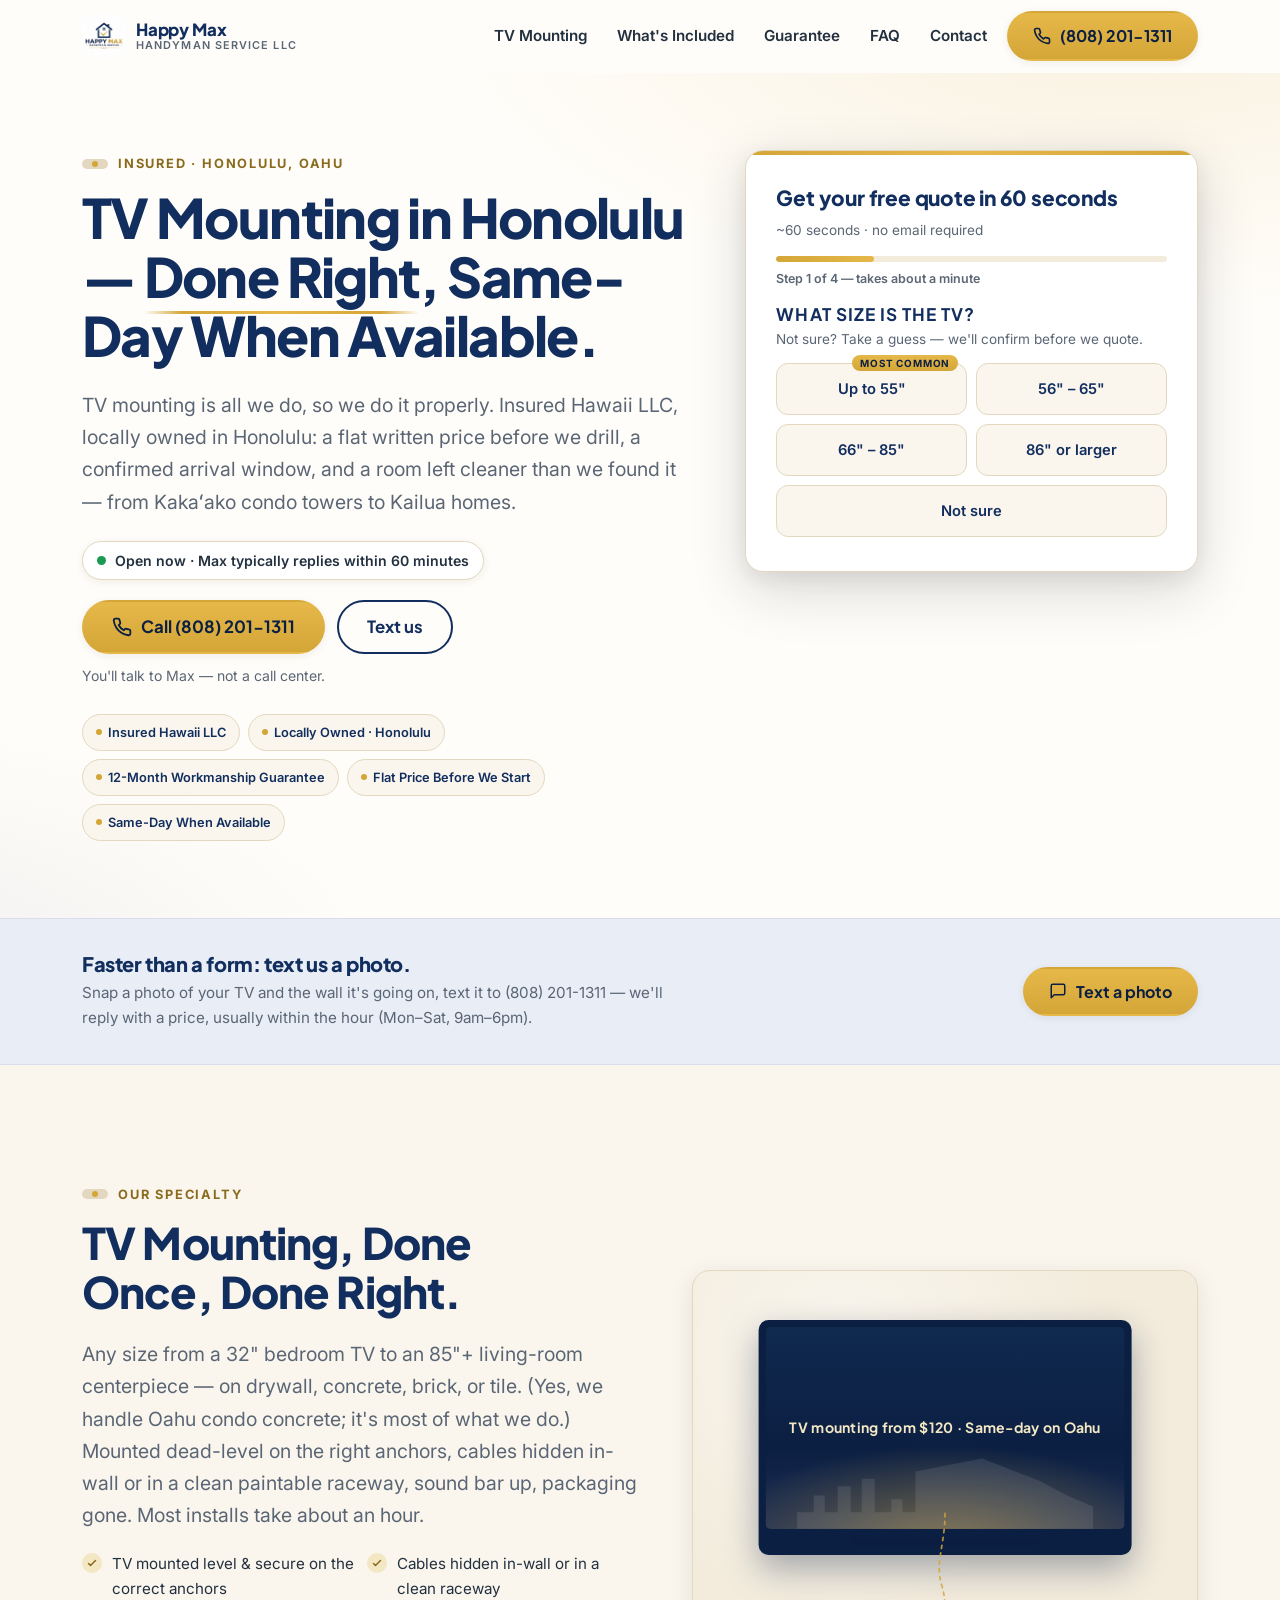
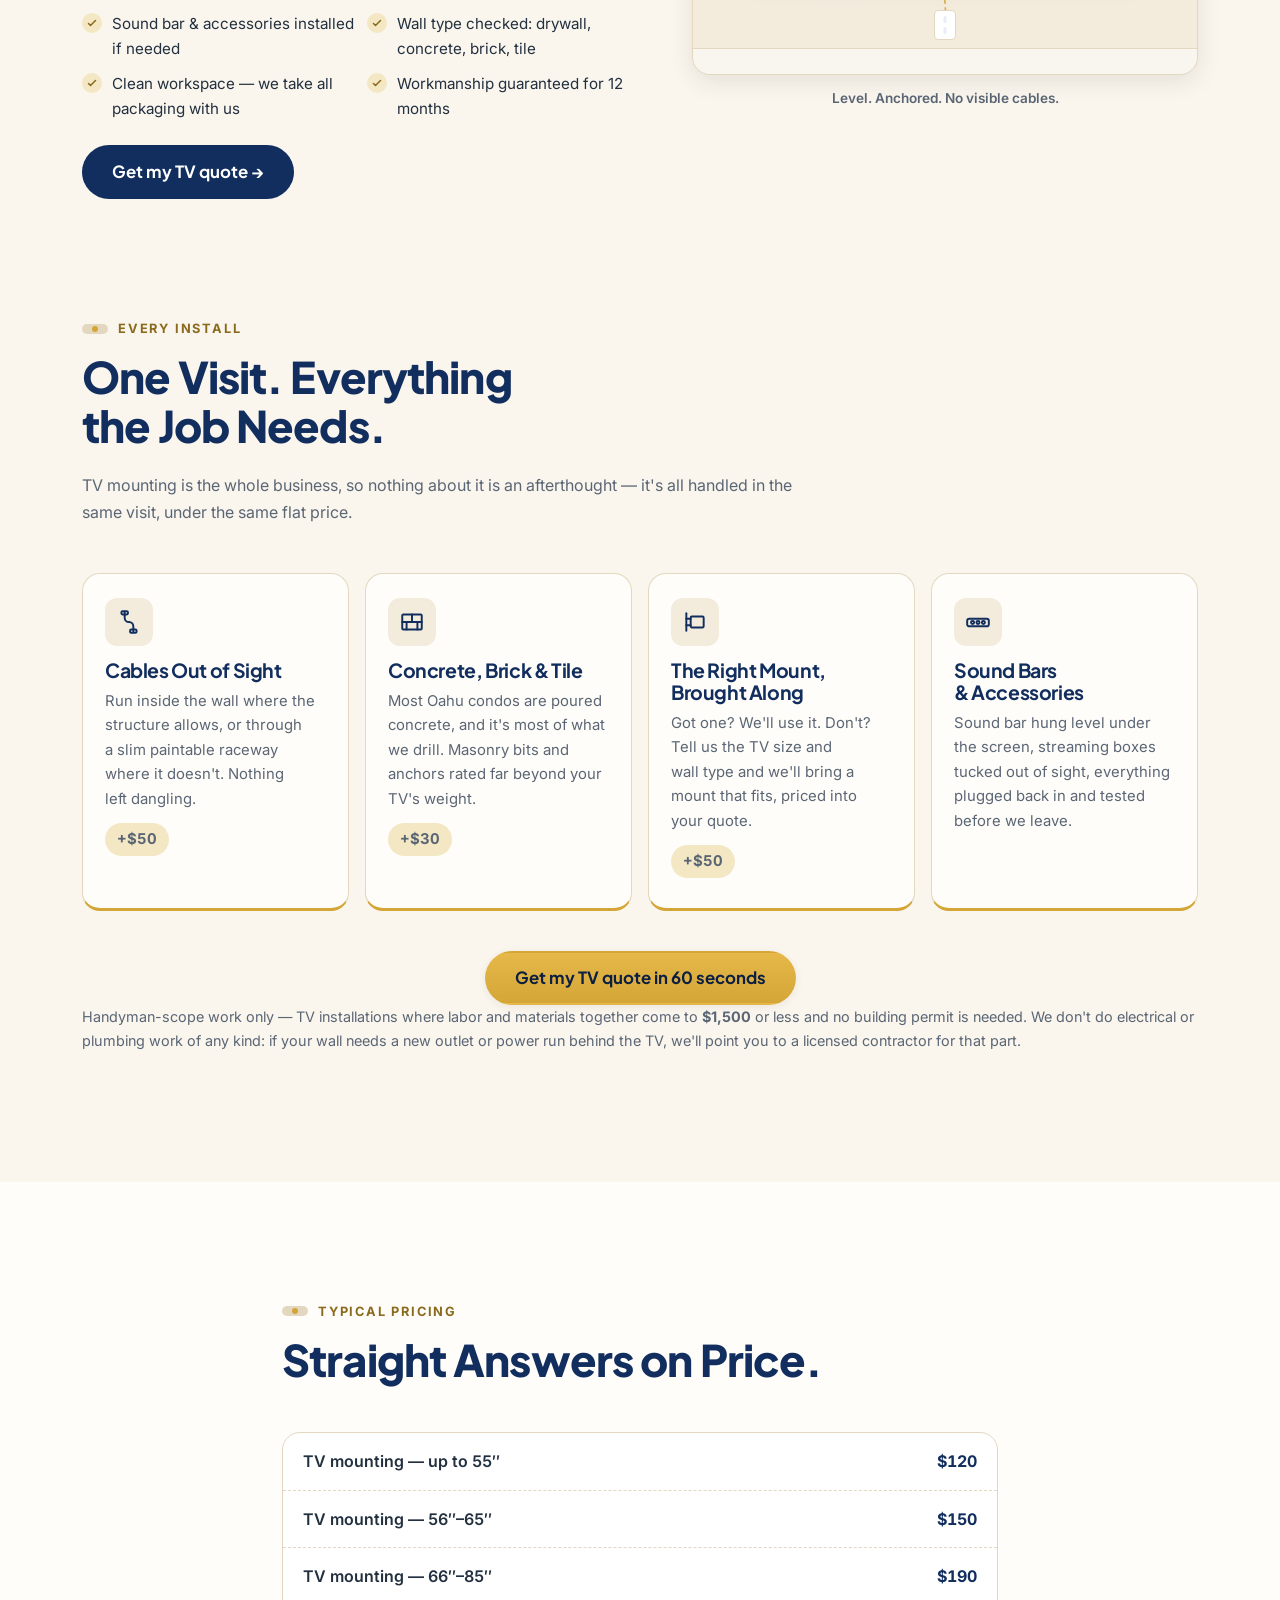
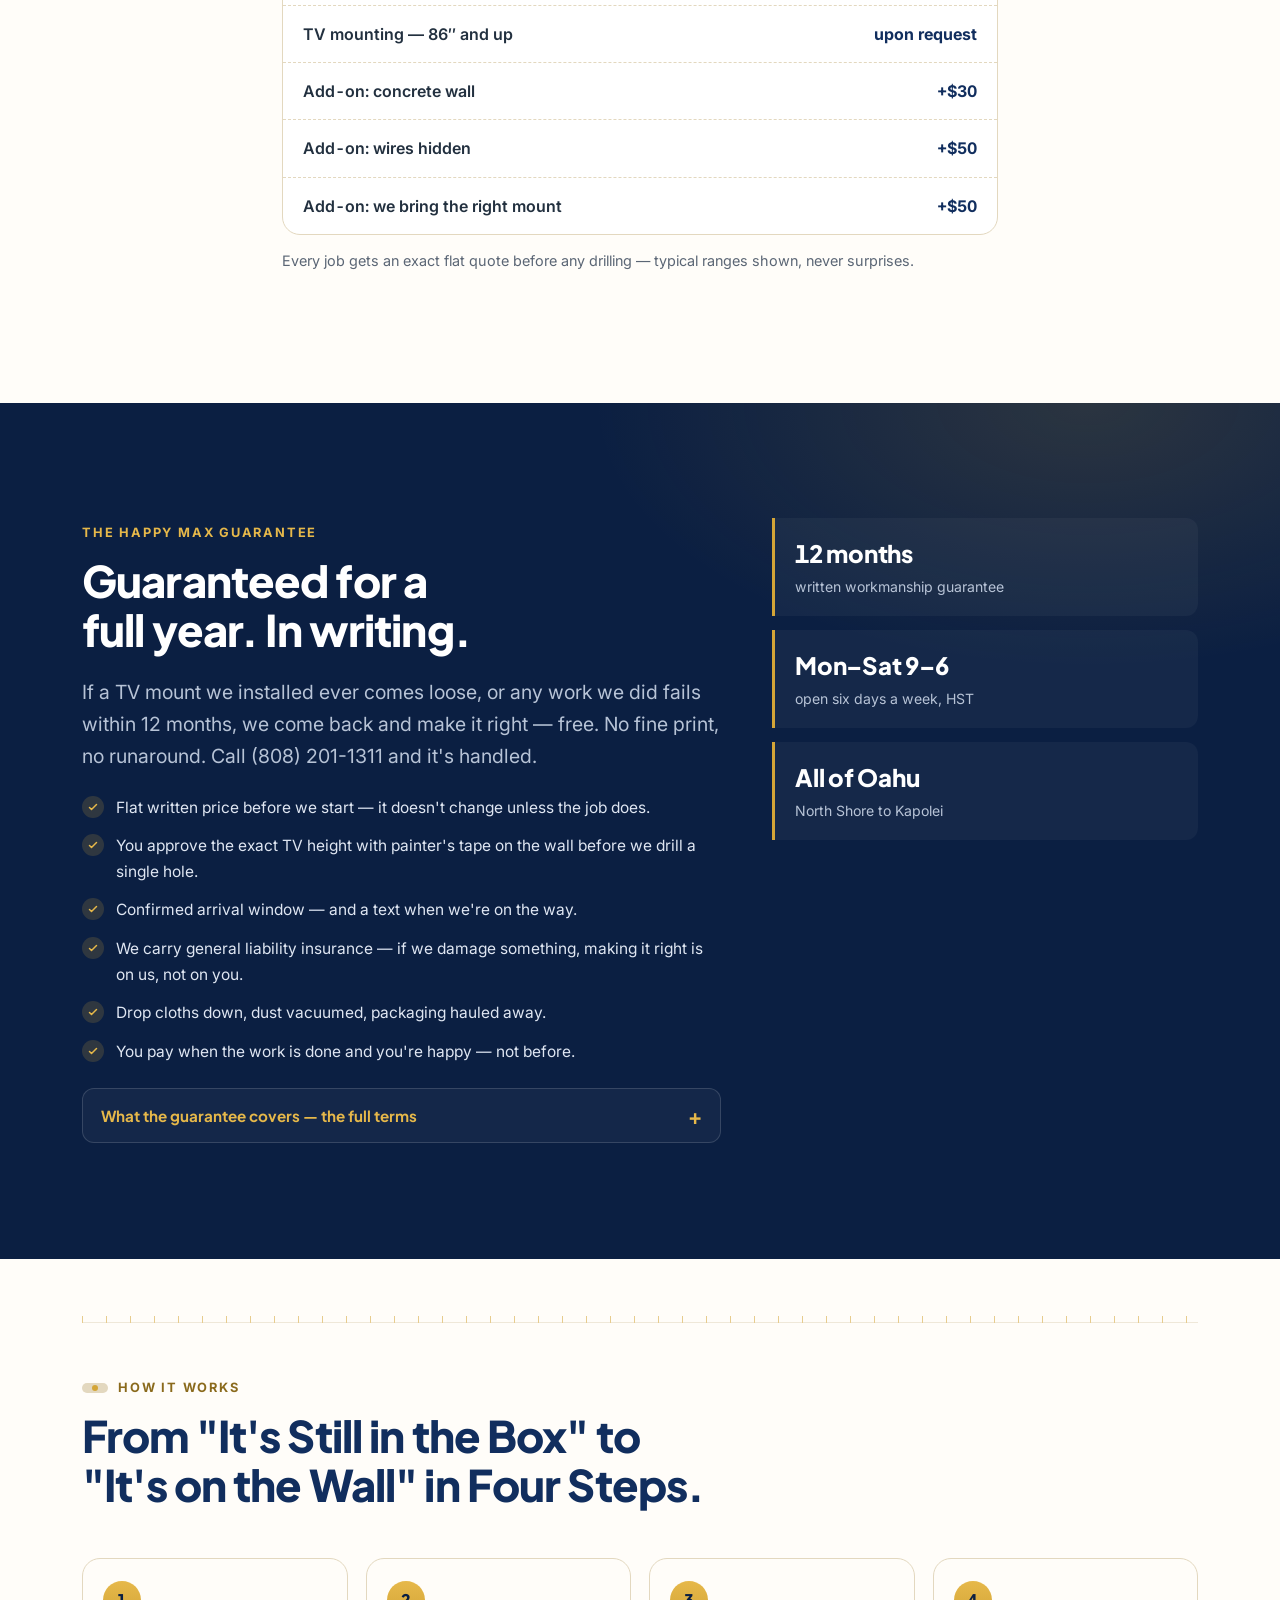
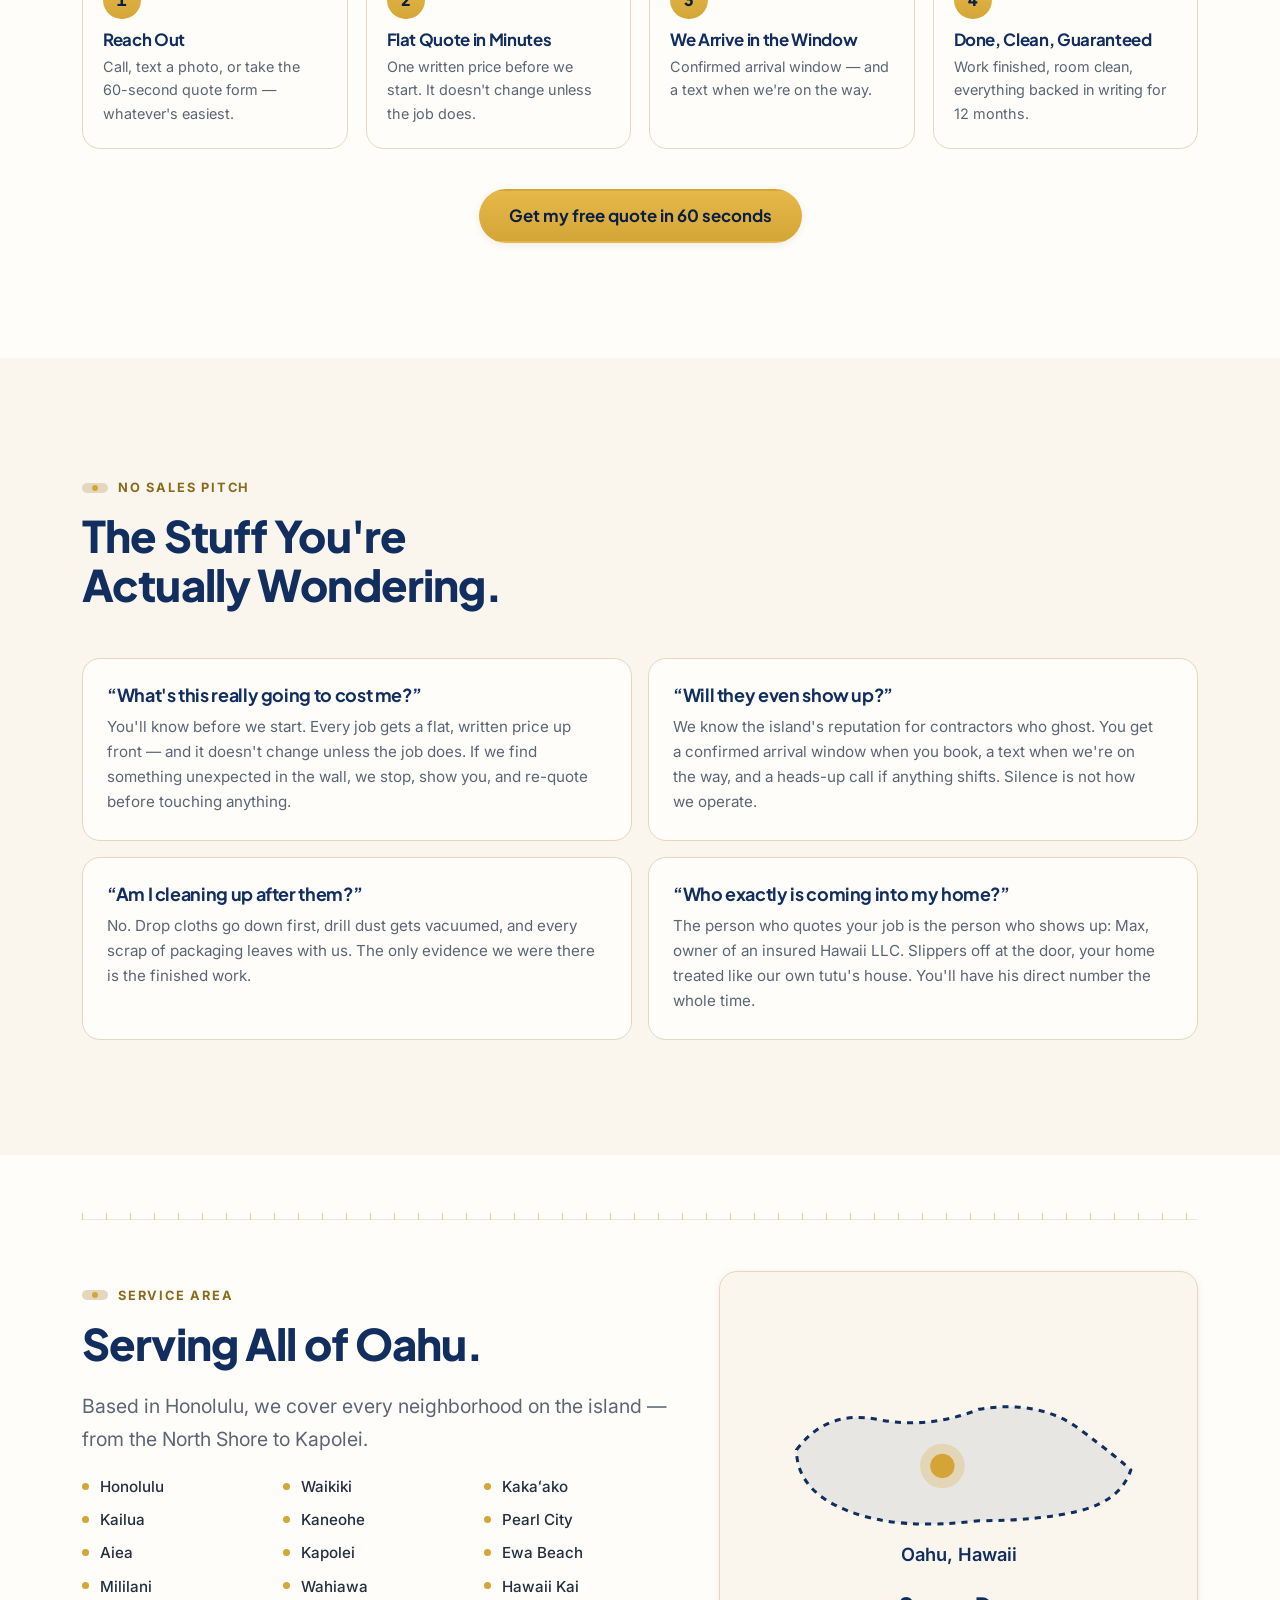
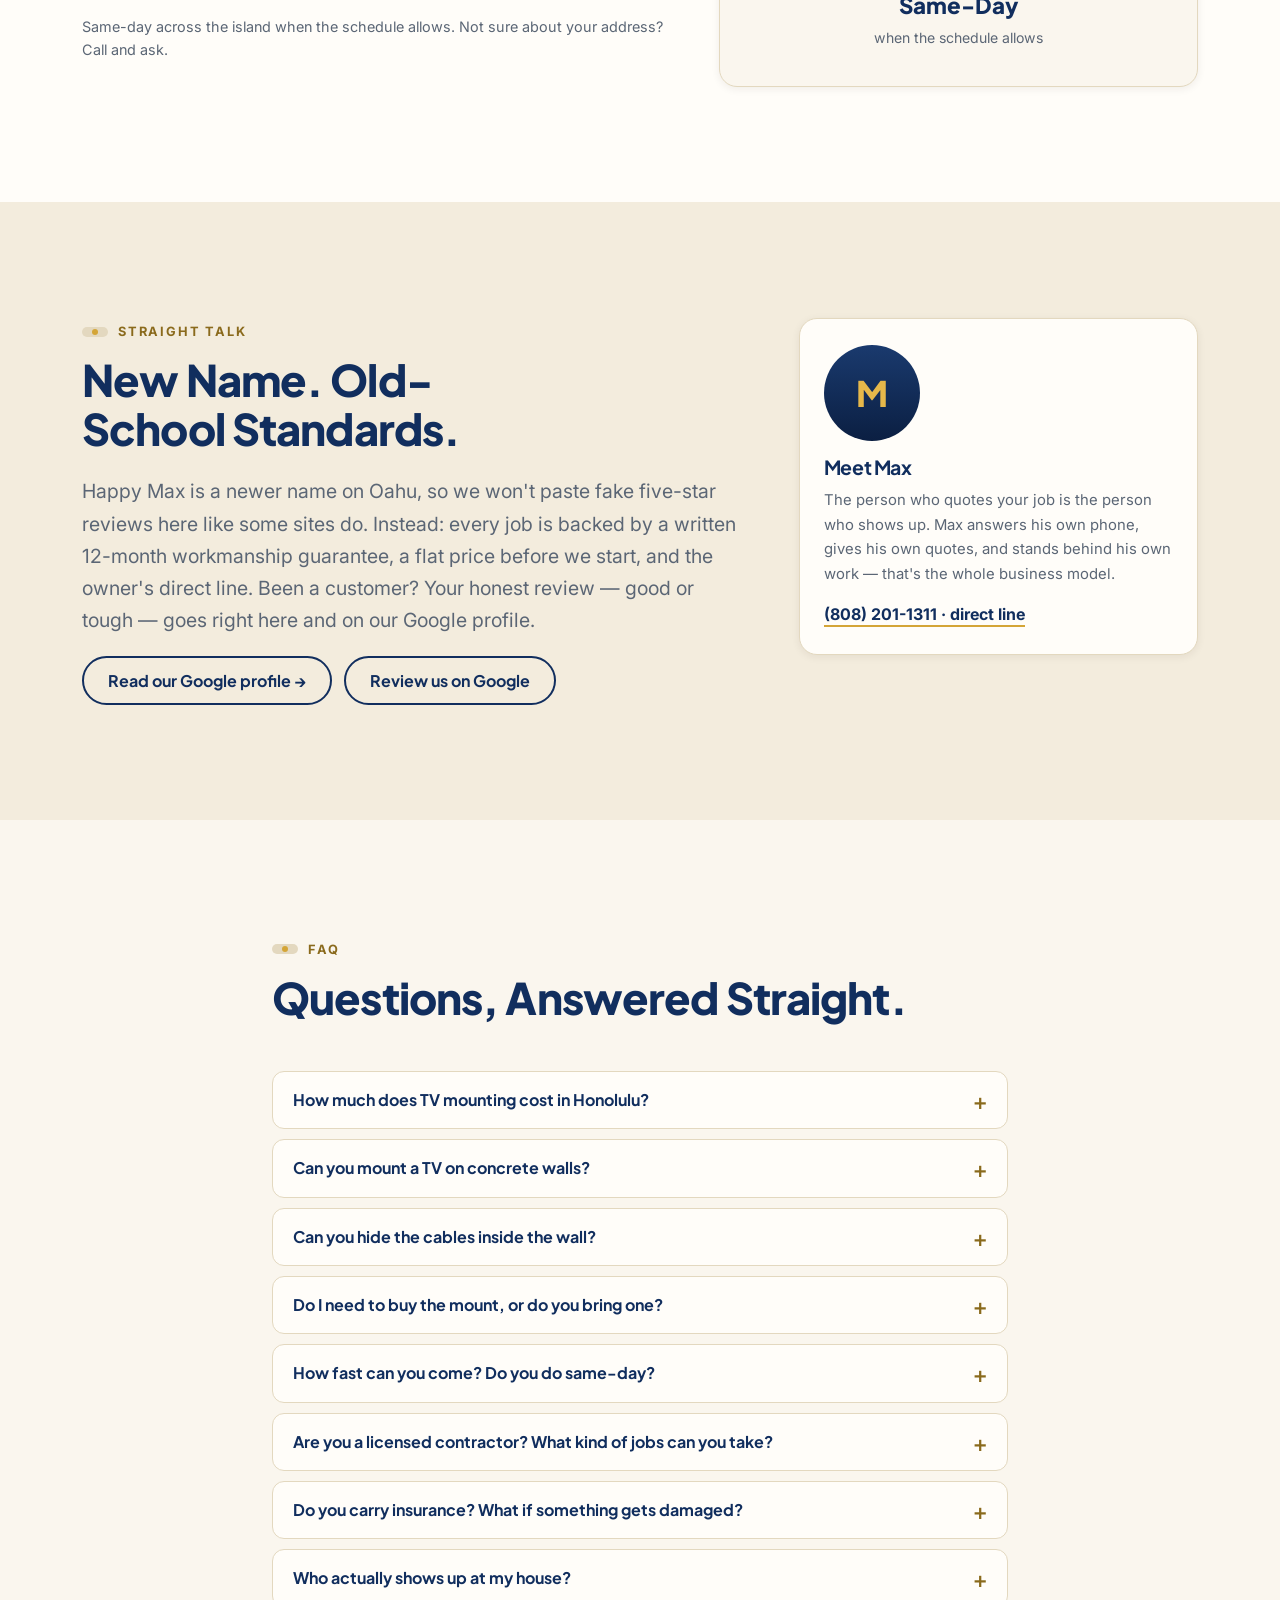
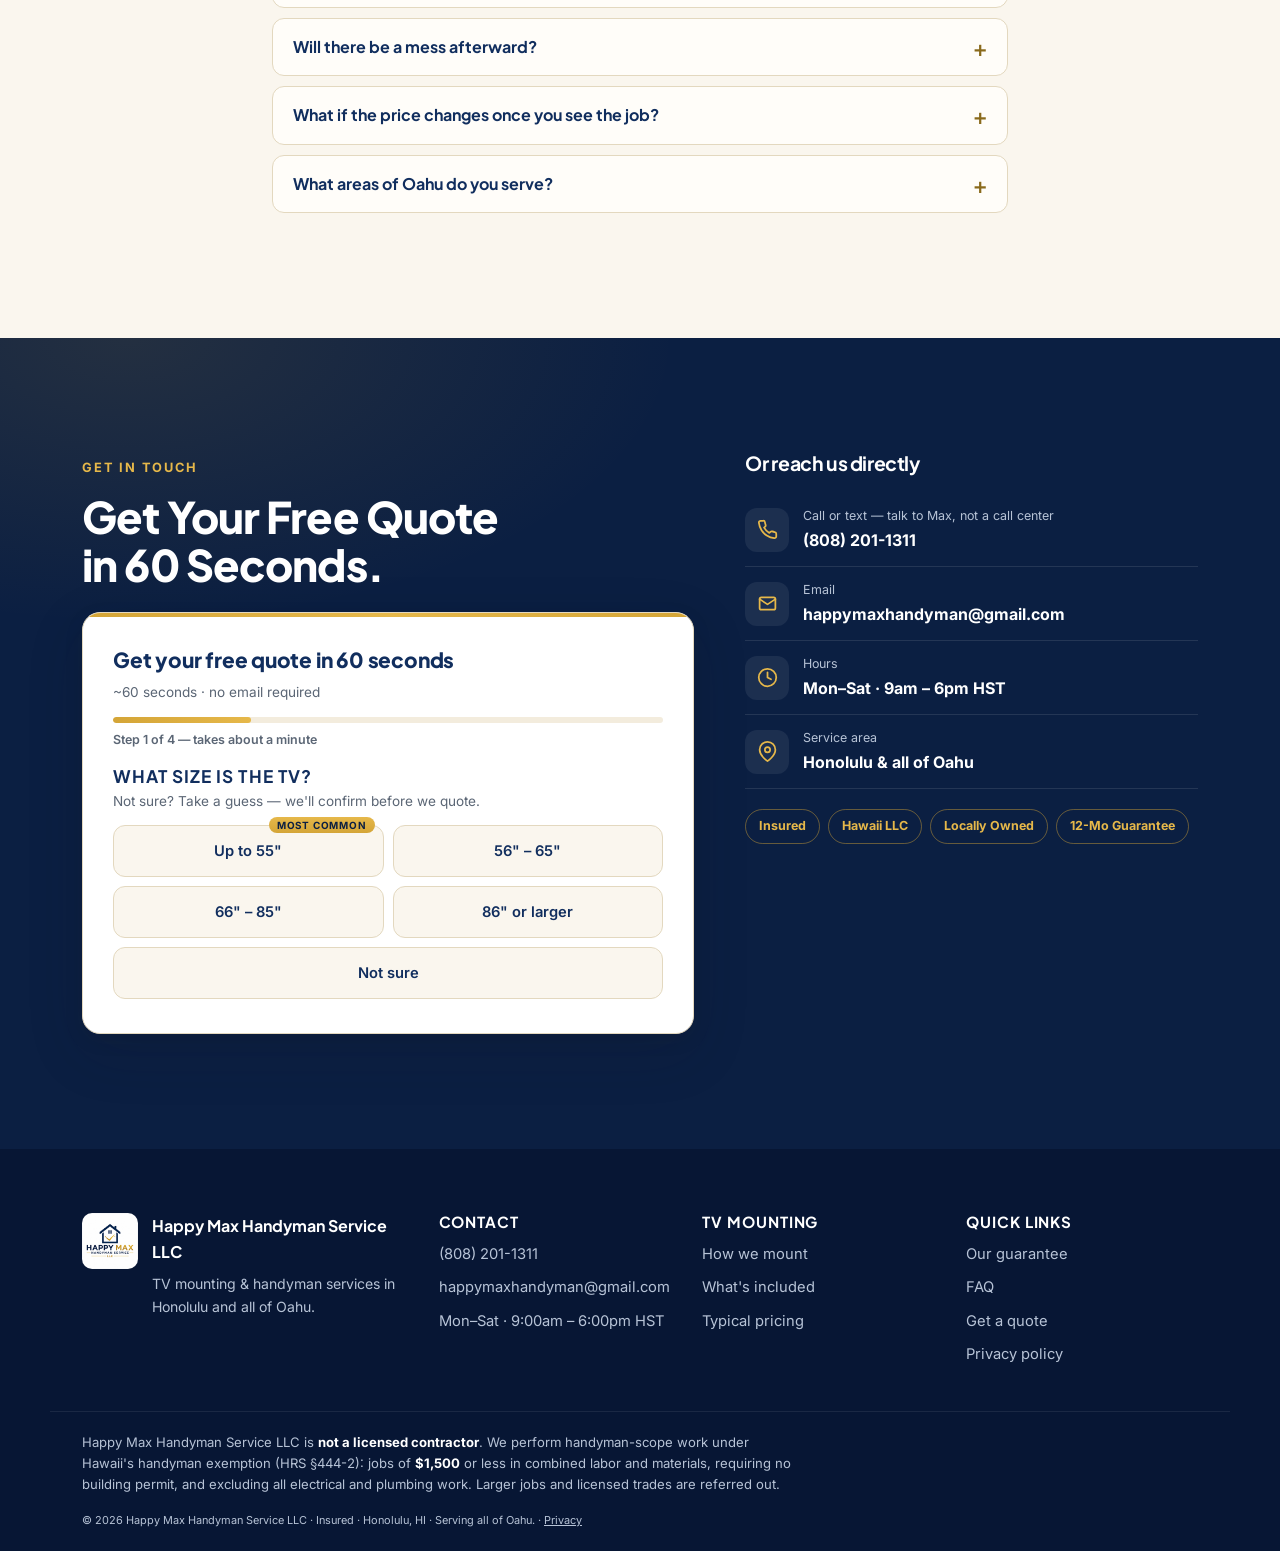
==== commit f749de71: "Focus the site on TV mounting, add day/time booking, move hours to 9-6 The business now sells one se" ====
--- a/index.html
+++ b/index.html
@@ -3,8 +3,8 @@
 <head>
   <meta charset="utf-8">
   <meta name="viewport" content="width=device-width, initial-scale=1">
-  <title>TV Mounting &amp; Handyman in Honolulu, Oahu | Happy Max Handyman Service LLC</title>
-  <meta name="description" content="One call handles it: TV mounting is our specialty, and the rest of your to-do list is our business. Insured Honolulu handyman. Flat written price before we start, cables hidden, home left clean, work guaranteed. Call (808) 201-1311.">
+  <title>TV Mounting in Honolulu &amp; Oahu | Happy Max Handyman Service LLC</title>
+  <meta name="description" content="TV mounting on Oahu — that's all we do. Drywall, concrete, brick or tile, any size up to 85&quot;+. Insured, flat written price before we drill, cables hidden, home left clean, work guaranteed. Call (808) 201-1311.">
   <meta name="theme-color" content="#0b1f42">
   <link rel="canonical" href="https://happymaxhandymanservice.com/">
   <link rel="icon" href="assets/icon-192.png" sizes="192x192">
@@ -12,8 +12,8 @@
 
   <meta property="og:type" content="website">
   <meta property="og:url" content="https://happymaxhandymanservice.com/">
-  <meta property="og:title" content="TV Mounting &amp; Handyman in Honolulu | Happy Max Handyman Service LLC">
-  <meta property="og:description" content="Insured Honolulu handyman. Flat written price before we start, cables hidden, home left clean, work guaranteed. Call or text (808) 201-1311.">
+  <meta property="og:title" content="TV Mounting in Honolulu | Happy Max Handyman Service LLC">
+  <meta property="og:description" content="Oahu's TV mounting specialist. Flat written price before we drill, cables hidden, concrete walls no problem, work guaranteed. Call or text (808) 201-1311.">
   <meta property="og:image" content="https://happymaxhandymanservice.com/assets/og-cover.png">
   <meta property="og:image:width" content="1200">
   <meta property="og:image:height" content="630">
@@ -53,16 +53,17 @@
     "openingHoursSpecification": [{
       "@type": "OpeningHoursSpecification",
       "dayOfWeek": ["Monday","Tuesday","Wednesday","Thursday","Friday","Saturday"],
-      "opens": "08:00",
-      "closes": "19:00"
+      "opens": "09:00",
+      "closes": "18:00"
     }],
     "hasOfferCatalog": {
       "@type": "OfferCatalog",
-      "name": "Handyman Services",
+      "name": "TV Mounting Services",
       "itemListElement": [
         { "@type": "Offer", "itemOffered": { "@type": "Service", "name": "TV Mounting", "serviceType": "TV wall mounting with cable concealment", "url": "https://happymaxhandymanservice.com/#tv-mounting", "areaServed": "Oahu, HI", "provider": { "@id": "https://happymaxhandymanservice.com/#business" } } },
-        { "@type": "Offer", "itemOffered": { "@type": "Service", "name": "Furniture Assembly", "serviceType": "Flat-pack furniture assembly", "url": "https://happymaxhandymanservice.com/#furniture-assembly", "areaServed": "Oahu, HI", "provider": { "@id": "https://happymaxhandymanservice.com/#business" } } },
-        { "@type": "Offer", "itemOffered": { "@type": "Service", "name": "Pictures, Mirrors & Shelves", "serviceType": "Picture, mirror and shelf mounting", "url": "https://happymaxhandymanservice.com/#picture-hanging", "areaServed": "Oahu, HI", "provider": { "@id": "https://happymaxhandymanservice.com/#business" } } }
+        { "@type": "Offer", "itemOffered": { "@type": "Service", "name": "Cable Concealment", "serviceType": "In-wall cable concealment or paintable raceway", "url": "https://happymaxhandymanservice.com/#included", "areaServed": "Oahu, HI", "provider": { "@id": "https://happymaxhandymanservice.com/#business" } } },
+        { "@type": "Offer", "itemOffered": { "@type": "Service", "name": "Concrete & Tile TV Mounting", "serviceType": "TV mounting on concrete, brick and tile walls", "url": "https://happymaxhandymanservice.com/#included", "areaServed": "Oahu, HI", "provider": { "@id": "https://happymaxhandymanservice.com/#business" } } },
+        { "@type": "Offer", "itemOffered": { "@type": "Service", "name": "Sound Bar Installation", "serviceType": "Sound bar and accessory mounting", "url": "https://happymaxhandymanservice.com/#included", "areaServed": "Oahu, HI", "provider": { "@id": "https://happymaxhandymanservice.com/#business" } } }
       ]
     }
   }
@@ -96,12 +97,12 @@
       {
         "@type": "Question",
         "name": "How fast can you come? Do you do same-day?",
-        "acceptedAnswer": { "@type": "Answer", "text": "Often, yes — especially if you reach out in the morning. Otherwise it's usually next-day. Mon–Sat, 8am–7pm, all of Oahu." }
+        "acceptedAnswer": { "@type": "Answer", "text": "Often, yes — especially if you reach out in the morning. Otherwise it's usually next-day. Mon–Sat, 9am–6pm, all of Oahu." }
       },
       {
         "@type": "Question",
         "name": "Are you a licensed contractor? What kind of jobs can you take?",
-        "acceptedAnswer": { "@type": "Answer", "text": "We are not a licensed contractor, and we won't pretend otherwise. Happy Max Handyman Service LLC works within Hawaii's handyman exemption (HRS §444-2): jobs where labor and materials together come to $1,500 or less, that don't need a building permit, and that aren't electrical or plumbing work. That covers TV mounting, furniture assembly, and hanging pictures, mirrors and shelves. If your job is bigger than that or needs a licensed trade, we'll tell you straight and point you to someone who holds the right license." }
+        "acceptedAnswer": { "@type": "Answer", "text": "We are not a licensed contractor, and we won't pretend otherwise. Happy Max Handyman Service LLC works within Hawaii's handyman exemption (HRS §444-2): jobs where labor and materials together come to $1,500 or less, that don't need a building permit, and that aren't electrical or plumbing work. TV mounting sits comfortably inside that — the bracket, the anchors, cable concealment, the sound bar. If a job needs new wiring, a new outlet behind the TV, or any other licensed trade, we'll tell you straight and point you to someone who holds the right license." }
       },
       {
         "@type": "Question",
@@ -125,8 +126,8 @@
       },
       {
         "@type": "Question",
-        "name": "What areas of Oahu do you serve, and what else do you fix?",
-        "acceptedAnswer": { "@type": "Answer", "text": "All of it — Honolulu, Waikiki, Kaka'ako, Kailua, Kaneohe, Pearl City, Aiea, Kapolei, Ewa Beach, Mililani, and up to the North Shore. Beyond TVs: furniture assembly, plus pictures, mirrors and shelves." }
+        "name": "What areas of Oahu do you serve?",
+        "acceptedAnswer": { "@type": "Answer", "text": "All of it — Honolulu, Waikiki, Kaka'ako, Kailua, Kaneohe, Pearl City, Aiea, Kapolei, Ewa Beach, Mililani, and up to the North Shore. TV mounting is all we do, so wherever you are on the island, that's the job we're coming for." }
       }
     ]
   }
@@ -148,7 +149,7 @@
 
     <nav class="primary-nav" aria-label="Primary">
       <a href="#tv-mounting">TV Mounting</a>
-      <a href="#services">Services</a>
+      <a href="#included">What's Included</a>
       <a href="#guarantee">Guarantee</a>
       <a href="#faq">FAQ</a>
       <a href="#contact">Contact</a>
@@ -168,7 +169,7 @@
 <div class="mobile-menu" id="mobileMenu" hidden>
   <nav aria-label="Mobile">
     <a href="#tv-mounting">TV Mounting</a>
-    <a href="#services">Services</a>
+    <a href="#included">What's Included</a>
     <a href="#guarantee">Guarantee</a>
     <a href="#faq">FAQ</a>
     <a href="#contact">Contact</a>
@@ -187,9 +188,9 @@
       <div class="hero-content reveal">
         <span class="kicker kicker-level" id="heroKicker"><span class="level-line" aria-hidden="true"><span class="level-bubble"></span></span> <span><span data-insured-label>Insured</span> · Honolulu, Oahu</span></span>
 
-        <h1>TV Mounting &amp; Handyman Service in Honolulu — <span class="level-word">Done&nbsp;Right</span>, Same-Day When Available.</h1>
-
-        <p class="lede"><span data-insured-label>Insured</span> Hawaii LLC, locally owned in Honolulu. You get a flat written price before we drill, a confirmed arrival window, and a room left cleaner than we found it — from Kaka&#699;ako condo towers to Kailua homes.</p>
+        <h1>TV Mounting in Honolulu — <span class="level-word">Done&nbsp;Right</span>, Same-Day When Available.</h1>
+
+        <p class="lede">TV mounting is all we do, so we do it properly. <span data-insured-label>Insured</span> Hawaii LLC, locally owned in Honolulu: a flat written price before we drill, a confirmed arrival window, and a room left cleaner than we found it — from Kaka&#699;ako condo towers to Kailua homes.</p>
 
         <p class="open-pill" id="openPill" hidden><span class="open-dot" aria-hidden="true"></span><span id="openPillText"></span></p>
 
@@ -220,7 +221,7 @@
         <noscript>
           <div class="quiz-noscript">
             <h3>Get a free quote</h3>
-            <p>Call or text <a href="tel:+18082011311"><strong>(808) 201-1311</strong></a> (Mon–Sat, 8am–7pm HST) or email <a href="mailto:happymaxhandyman@gmail.com">happymaxhandyman@gmail.com</a> — you'll have a flat price within the hour during business hours.</p>
+            <p>Call or text <a href="tel:+18082011311"><strong>(808) 201-1311</strong></a> (Mon–Sat, 9am–6pm HST) or email <a href="mailto:happymaxhandyman@gmail.com">happymaxhandyman@gmail.com</a> — you'll have a flat price within the hour during business hours.</p>
           </div>
         </noscript>
       </aside>
@@ -232,7 +233,7 @@
     <div class="container sms-strip-inner reveal">
       <div class="sms-strip-text">
         <h2 class="sms-strip-title">Faster than a form: text us a photo.</h2>
-        <p>Snap a photo of your TV wall or your to-do list and text it to (808)&nbsp;201-1311 — we'll reply with a price, usually within the hour (Mon–Sat, 8am–7pm).</p>
+        <p>Snap a photo of your TV and the wall it's going on, text it to (808)&nbsp;201-1311 — we'll reply with a price, usually within the hour (Mon–Sat, 9am–6pm).</p>
       </div>
       <a href="sms:+18082011311?&amp;body=Aloha%20Happy%20Max!%20I%27d%20like%20a%20quote%20for%3A%20" class="btn btn-gold" data-track="sms_click" data-placement="sms_strip">
         <svg width="18" height="18" viewBox="0 0 24 24" fill="none" stroke="currentColor" stroke-width="2" stroke-linecap="round" stroke-linejoin="round" aria-hidden="true"><path d="M21 15a2 2 0 0 1-2 2H7l-4 4V5a2 2 0 0 1 2-2h14a2 2 0 0 1 2 2z"/></svg>
@@ -279,38 +280,57 @@
     </div>
   </section>
 
-  <!-- ======================= HANDYMAN SERVICES GRID ======================= -->
-  <section id="services" class="section services">
+  <!-- ======================= WHAT'S INCLUDED ======================= -->
+  <section id="included" class="section services">
     <div class="container">
       <header class="section-head reveal">
-        <span class="kicker kicker-level"><span class="level-line" aria-hidden="true"><span class="level-bubble"></span></span> Beyond the TV</span>
-        <h2>The Handyman for Everything Else on Your Oahu List.</h2>
-        <p>Like-for-like swaps, repairs, and installs — one visit, one flat price, zero drama.</p>
+        <span class="kicker kicker-level"><span class="level-line" aria-hidden="true"><span class="level-bubble"></span></span> Every Install</span>
+        <h2>One Visit. Everything the Job Needs.</h2>
+        <p>TV mounting is the whole business, so nothing about it is an afterthought — it's all handled in the same visit, under the same flat price.</p>
       </header>
 
       <div class="card-grid">
-        <article class="card reveal" id="furniture-assembly">
+        <article class="card reveal">
           <span class="card-icon" aria-hidden="true">
-            <svg viewBox="0 0 24 24" fill="none" stroke="currentColor" stroke-width="1.8" stroke-linecap="round" stroke-linejoin="round"><path d="M4 20V9a2 2 0 0 1 2-2h12a2 2 0 0 1 2 2v11"/><path d="M4 13h16M7 13v7M17 13v7"/><path d="M9 7V5a1 1 0 0 1 1-1h4a1 1 0 0 1 1 1v2"/></svg>
-          </span>
-          <h3>Furniture Assembly</h3>
-          <p>Costco, Amazon, and Wayfair flat-packs built square, solid, and wobble-free — boxes hauled out too.</p>
-          <p class="price-chip" data-price-chip="furniture-assembly" hidden></p>
-          <button type="button" class="card-cta quiz-open" data-service="furniture_assembly" data-track="cta_click" data-placement="service_card">Quote this →</button>
+            <svg viewBox="0 0 24 24" fill="none" stroke="currentColor" stroke-width="1.8" stroke-linecap="round" stroke-linejoin="round"><path d="M8 3v5a4 4 0 0 0 4 4 4 4 0 0 1 4 4v5"/><rect x="5" y="2" width="6" height="3" rx="1"/><rect x="13" y="19" width="6" height="3" rx="1"/></svg>
+          </span>
+          <h3>Cables Out of Sight</h3>
+          <p>Run inside the wall where the structure allows, or through a slim paintable raceway where it doesn't. Nothing left dangling.</p>
+          <p class="price-chip" data-price-chip="addon-wire-hiding" hidden></p>
         </article>
 
-        <article class="card reveal" id="picture-hanging">
+        <article class="card reveal">
           <span class="card-icon" aria-hidden="true">
-            <svg viewBox="0 0 24 24" fill="none" stroke="currentColor" stroke-width="1.8" stroke-linecap="round" stroke-linejoin="round"><rect x="4" y="6" width="9" height="11" rx="1"/><path d="M8.5 6V4.5a1 1 0 0 1 2 0V6"/><rect x="16" y="6" width="4" height="7" rx="1"/><path d="M4 20h16"/></svg>
-          </span>
-          <h3>Pictures, Mirrors &amp; Shelves</h3>
-          <p>Gallery walls, heavy mirrors, floating shelves — level, secure, and exactly where you pictured them.</p>
-          <p class="price-chip" data-price-chip="picture-hanging" hidden></p>
-          <button type="button" class="card-cta quiz-open" data-service="picture_shelves" data-track="cta_click" data-placement="service_card">Quote this →</button>
+            <svg viewBox="0 0 24 24" fill="none" stroke="currentColor" stroke-width="1.8" stroke-linecap="round" stroke-linejoin="round"><rect x="3" y="5" width="18" height="14" rx="1"/><path d="M3 12h18M12 5v7M7 12v7M17 12v7"/></svg>
+          </span>
+          <h3>Concrete, Brick &amp; Tile</h3>
+          <p>Most Oahu condos are poured concrete, and it's most of what we drill. Masonry bits and anchors rated far beyond your TV's weight.</p>
+          <p class="price-chip" data-price-chip="addon-concrete" hidden></p>
         </article>
 
-      </div>
-      <p class="small-note reveal" id="scopeNote">Handyman-scope work only — repairs and installs where labor and materials together come to <strong data-job-limit>$1,500</strong> or less and no building permit is needed. We don't take electrical or plumbing work of any kind, including fan and light-fixture swaps. For those, and for anything bigger, we'll point you to a licensed contractor.</p>
+        <article class="card reveal">
+          <span class="card-icon" aria-hidden="true">
+            <svg viewBox="0 0 24 24" fill="none" stroke="currentColor" stroke-width="1.8" stroke-linecap="round" stroke-linejoin="round"><path d="M4 4v16"/><rect x="8" y="7" width="12" height="10" rx="1"/><path d="M4 9h4M4 15h4"/></svg>
+          </span>
+          <h3>The Right Mount, Brought Along</h3>
+          <p>Got one? We'll use it. Don't? Tell us the TV size and wall type and we'll bring a mount that fits, priced into your quote.</p>
+          <p class="price-chip" data-price-chip="addon-mount-pickup" hidden></p>
+        </article>
+
+        <article class="card reveal">
+          <span class="card-icon" aria-hidden="true">
+            <svg viewBox="0 0 24 24" fill="none" stroke="currentColor" stroke-width="1.8" stroke-linecap="round" stroke-linejoin="round"><rect x="2" y="9" width="20" height="7" rx="2"/><circle cx="7" cy="12.5" r="1.4"/><circle cx="12" cy="12.5" r="1.4"/><circle cx="17" cy="12.5" r="1.4"/></svg>
+          </span>
+          <h3>Sound Bars &amp; Accessories</h3>
+          <p>Sound bar hung level under the screen, streaming boxes tucked out of sight, everything plugged back in and tested before we leave.</p>
+        </article>
+      </div>
+
+      <div class="section-cta reveal">
+        <button type="button" class="btn btn-gold btn-lg quiz-open" data-service="tv_mounting" data-track="cta_click" data-placement="included">Get my TV quote in 60 seconds</button>
+      </div>
+
+      <p class="small-note reveal" id="scopeNote">Handyman-scope work only — TV installations where labor and materials together come to <strong data-job-limit>$1,500</strong> or less and no building permit is needed. We don't do electrical or plumbing work of any kind: if your wall needs a new outlet or power run behind the TV, we'll point you to a licensed contractor for that part.</p>
     </div>
   </section>
 
@@ -346,8 +366,8 @@
         <details class="guarantee-terms">
           <summary>What the guarantee covers — the full terms</summary>
           <div class="guarantee-terms-body">
-            <p><strong>Covered:</strong> our workmanship on any job we complete, for <span data-guarantee-months>12</span> months from the day we finish. If a mount we installed works loose, a patch we made cracks, or a fixture we hung fails because of how we installed it, we come back and correct it at no charge for labor.</p>
-            <p><strong>Not covered:</strong> the product itself (mounts, hardware and furniture carry their manufacturer's own warranty), damage from later impact, moving, storms or someone else's work, normal wear, and pre-existing conditions in the wall or structure that we flagged before starting.</p>
+            <p><strong>Covered:</strong> our workmanship on any install we complete, for <span data-guarantee-months>12</span> months from the day we finish. If a mount we installed works loose, a bracket shifts out of level, or a raceway we ran comes away from the wall because of how we fitted it, we come back and correct it at no charge for labor.</p>
+            <p><strong>Not covered:</strong> the product itself (mounts, brackets, sound bars and TVs carry their manufacturer's own warranty), damage from later impact, moving, storms or someone else's work, normal wear, and pre-existing conditions in the wall or structure that we flagged before starting.</p>
             <p><strong>How to claim:</strong> call or text <a href="tel:+18082011311">(808)&nbsp;201-1311</a> and describe the problem. We schedule a return visit — no forms, no registration, no proof of purchase needed beyond the job address. This guarantee is offered by Happy Max Handyman Service LLC and applies to the customer who booked the work.</p>
           </div>
         </details>
@@ -359,7 +379,7 @@
           <span>written workmanship guarantee</span>
         </div>
         <div class="g-stat" role="listitem">
-          <strong>Mon–Sat 8–7</strong>
+          <strong>Mon–Sat 9–6</strong>
           <span>open six days a week, HST</span>
         </div>
         <div class="g-stat" role="listitem">
@@ -375,7 +395,7 @@
     <div class="container">
       <header class="section-head reveal">
         <span class="kicker kicker-level"><span class="level-line" aria-hidden="true"><span class="level-bubble"></span></span> How It Works</span>
-        <h2>From "It's Broken" to "It's Done" in Four Steps.</h2>
+        <h2>From "It's Still in the Box" to "It's on the Wall" in Four Steps.</h2>
       </header>
 
       <ol class="steps">
@@ -534,11 +554,11 @@
         </details>
         <details>
           <summary>How fast can you come? Do you do same-day?</summary>
-          <p>Often, yes — especially if you reach out in the morning. Otherwise it's usually next-day. Mon–Sat, 8am–7pm, all of Oahu.</p>
+          <p>Often, yes — especially if you reach out in the morning. Otherwise it's usually next-day. Mon–Sat, 9am–6pm, all of Oahu.</p>
         </details>
         <details>
           <summary>Are you a licensed contractor? What kind of jobs can you take?</summary>
-          <p>We are not a licensed contractor, and we won't pretend otherwise — plenty of sites do. Happy Max Handyman Service LLC works within Hawaii's handyman exemption (HRS&nbsp;§444-2): jobs where labor and materials together come to <strong data-job-limit>$1,500</strong> or less, that don't require a building permit, and that aren't electrical or plumbing work. That covers TV mounting, furniture assembly, and hanging pictures, mirrors and shelves. If your job is bigger than that or needs a licensed trade, we'll say so up front and point you to someone who holds the right license.</p>
+          <p>We are not a licensed contractor, and we won't pretend otherwise — plenty of sites do. Happy Max Handyman Service LLC works within Hawaii's handyman exemption (HRS&nbsp;§444-2): jobs where labor and materials together come to <strong data-job-limit>$1,500</strong> or less, that don't require a building permit, and that aren't electrical or plumbing work. TV mounting sits comfortably inside that — the bracket, the anchors, cable concealment, the sound bar. If a job needs new wiring, a new outlet behind the TV, or any other licensed trade, we'll say so up front and point you to someone who holds the right license.</p>
         </details>
         <details data-insured-faq>
           <summary>Do you carry insurance? What if something gets damaged?</summary>
@@ -557,8 +577,8 @@
           <p>It doesn't — that's the point of a flat quote. If we open a wall and find a genuine surprise, we stop, show you, and agree on a new price before continuing. You're never billed for work you didn't approve.</p>
         </details>
         <details>
-          <summary>What areas of Oahu do you serve, and what else do you fix?</summary>
-          <p>All of it — Honolulu, Waikiki, Kaka&#699;ako, Kailua, Kaneohe, Pearl City, Aiea, Kapolei, Ewa Beach, Mililani, and up to the North Shore. Beyond TVs: furniture assembly, plus pictures, mirrors and shelves.</p>
+          <summary>What areas of Oahu do you serve?</summary>
+          <p>All of it — Honolulu, Waikiki, Kaka&#699;ako, Kailua, Kaneohe, Pearl City, Aiea, Kapolei, Ewa Beach, Mililani, and up to the North Shore. TV mounting is all we do, so wherever you are on the island, that's the job we're coming for.</p>
         </details>
       </div>
     </div>
@@ -575,7 +595,7 @@
           <div class="quiz" data-quiz="contact"></div>
           <noscript>
             <div class="quiz-noscript">
-              <p>Call or text <a href="tel:+18082011311"><strong>(808) 201-1311</strong></a> (Mon–Sat, 8am–7pm HST) or email <a href="mailto:happymaxhandyman@gmail.com">happymaxhandyman@gmail.com</a>.</p>
+              <p>Call or text <a href="tel:+18082011311"><strong>(808) 201-1311</strong></a> (Mon–Sat, 9am–6pm HST) or email <a href="mailto:happymaxhandyman@gmail.com">happymaxhandyman@gmail.com</a>.</p>
             </div>
           </noscript>
         </div>
@@ -607,7 +627,7 @@
           </span>
           <span class="contact-text">
             <small>Hours</small>
-            <strong>Mon–Sat · 8am – 7pm HST</strong>
+            <strong>Mon–Sat · 9am – 6pm HST</strong>
           </span>
         </div>
         <div class="contact-row contact-row-static">
@@ -646,19 +666,18 @@
       <h4>Contact</h4>
       <a href="tel:+18082011311" data-track="call_click" data-placement="footer">(808) 201-1311</a>
       <a href="mailto:happymaxhandyman@gmail.com" data-track="email_click" data-placement="footer">happymaxhandyman@gmail.com</a>
-      <p>Mon–Sat · 8:00am – 7:00pm HST</p>
+      <p>Mon–Sat · 9:00am – 6:00pm HST</p>
     </div>
 
     <div class="footer-col">
-      <h4>Services</h4>
-      <a href="#tv-mounting">TV mounting</a>
-      <a href="#furniture-assembly">Furniture assembly</a>
-      <a href="#picture-hanging">Pictures &amp; shelves</a>
+      <h4>TV Mounting</h4>
+      <a href="#tv-mounting">How we mount</a>
+      <a href="#included">What's included</a>
+      <a href="#pricing">Typical pricing</a>
     </div>
 
     <div class="footer-col">
       <h4>Quick Links</h4>
-      <a href="#services">All services</a>
       <a href="#guarantee">Our guarantee</a>
       <a href="#faq">FAQ</a>
       <a href="#contact">Get a quote</a>
--- a/css/style.css
+++ b/css/style.css
@@ -613,6 +613,202 @@
   margin: 12px 0 8px;
 }
 
+/* ---------- day strip + arrival windows (booking services) ----------
+   A horizontal strip rather than a month grid: inside a quiz card on a
+   phone, seven narrow columns of numbers are unreadable, and a handyman
+   booked days out doesn't need a date three months away. */
+
+.daystrip {
+  display: flex;
+  align-items: center;
+  gap: 6px;
+}
+.daystrip-scroll {
+  display: flex;
+  gap: 8px;
+  overflow-x: auto;
+  overscroll-behavior-x: contain;   /* don't let a flick page-swipe iOS */
+  scroll-snap-type: x proximity;
+  scroll-padding-inline: 2px;
+  padding: 3px 2px 10px;
+  -webkit-overflow-scrolling: touch;
+  scrollbar-width: thin;
+  scrollbar-color: var(--kraft) transparent;
+}
+.daystrip-scroll::-webkit-scrollbar { height: 5px; }
+.daystrip-scroll::-webkit-scrollbar-track { background: transparent; }
+.daystrip-scroll::-webkit-scrollbar-thumb {
+  background: var(--kraft);
+  border-radius: var(--r-pill);
+}
+
+.day-card {
+  flex: 0 0 auto;
+  scroll-snap-align: start;
+  display: flex;
+  flex-direction: column;
+  align-items: center;
+  justify-content: center;
+  gap: 1px;
+  width: 74px;
+  min-height: 78px;
+  padding: 8px 4px;
+  font-family: var(--ff-body);
+  color: var(--navy);
+  background: var(--sand);
+  border: 1.5px solid var(--kraft);
+  border-radius: var(--r-md);
+  cursor: pointer;
+  transition: border-color .15s ease, background-color .15s ease, transform .1s ease;
+}
+.day-card:hover { border-color: var(--navy); }
+.day-card:active { transform: scale(.97); }
+.day-dow {
+  font-size: .68rem;
+  font-weight: 700;
+  text-transform: uppercase;
+  letter-spacing: .07em;
+  color: var(--muted);
+}
+.day-num {
+  font-family: var(--ff-display);
+  font-weight: 800;
+  font-size: 1.4rem;
+  line-height: 1.05;
+  font-variant-numeric: tabular-nums;
+}
+.day-mon { font-size: .7rem; font-weight: 600; color: var(--muted); }
+.day-card.is-today .day-dow { color: var(--gold-text); }
+.day-card[aria-pressed="true"] {
+  background: var(--navy);
+  border-color: var(--navy);
+  color: #fff;
+}
+.day-card[aria-pressed="true"] .day-dow,
+.day-card[aria-pressed="true"] .day-mon { color: var(--gold); }
+
+/* Mouse affordance only: touch swipes, and Tab already scrolls the strip
+   to whatever it focuses. Hidden until there's a pointer worth serving. */
+.daystrip-arrow {
+  display: none;
+  flex: 0 0 auto;
+  width: 30px;
+  height: 30px;
+  align-items: center;
+  justify-content: center;
+  padding: 0 0 3px;
+  font: 700 1.25rem/1 var(--ff-body);
+  color: var(--navy);
+  background: #fff;
+  border: 1.5px solid var(--kraft);
+  border-radius: 50%;
+  cursor: pointer;
+}
+.daystrip-arrow:hover:not(:disabled) { border-color: var(--navy); }
+.daystrip-arrow:disabled { opacity: .28; cursor: default; }
+@media (min-width: 980px) and (pointer: fine) {
+  .daystrip-arrow { display: flex; }
+}
+
+/* how many times are still free that day */
+.day-left {
+  margin-top: 2px;
+  font-size: .62rem;
+  font-weight: 700;
+  letter-spacing: .02em;
+  color: var(--gold-text);
+  font-variant-numeric: tabular-nums;
+}
+.day-left.is-scarce { color: #a8431c; }
+.day-card[aria-pressed="true"] .day-left,
+.day-card[aria-pressed="true"] .day-left.is-scarce { color: var(--gold); }
+
+/* ---------- start-time grid ---------- */
+.slot-grid {
+  display: grid;
+  grid-template-columns: repeat(3, minmax(0, 1fr));
+  gap: 8px;
+  margin-bottom: 10px;
+}
+.slot {
+  position: relative;
+  display: flex;
+  flex-direction: column;
+  align-items: center;
+  justify-content: center;
+  gap: 1px;
+  min-height: 50px;
+  padding: 8px 4px;
+  font-family: var(--ff-body);
+  font-weight: 600;
+  font-size: .95rem;
+  font-variant-numeric: tabular-nums;
+  color: var(--navy);
+  background: var(--sand);
+  border: 1.5px solid var(--kraft);
+  border-radius: var(--r-md);
+  cursor: pointer;
+  transition: border-color .15s ease, background-color .15s ease, transform .1s ease;
+}
+.slot:hover:not(:disabled) { border-color: var(--navy); }
+.slot:active:not(:disabled) { transform: scale(.97); }
+.slot[aria-pressed="true"] {
+  background: var(--navy);
+  border-color: var(--navy);
+  color: #fff;
+}
+/* Booked times stay visible rather than vanishing: a grid that silently
+   loses cells reads as broken, and seeing the day fill up is honest
+   pressure. Kept above 3:1 contrast so the label is still readable. */
+.slot.is-closed {
+  cursor: not-allowed;
+  background: repeating-linear-gradient(
+    -45deg, var(--sand-2), var(--sand-2) 5px, transparent 5px, transparent 10px);
+  border-color: var(--sand-2);
+  color: #8a8f98;
+}
+.slot.is-closed .slot-time { text-decoration: line-through; }
+.slot-tag {
+  font-size: .58rem;
+  font-weight: 700;
+  text-transform: uppercase;
+  letter-spacing: .06em;
+  color: #8a8f98;
+}
+.chip-flexible {
+  width: 100%;
+  min-height: 46px;
+  font-size: .88rem;
+}
+.slot-checking {
+  display: inline-flex;
+  align-items: center;
+  gap: 6px;
+  font-weight: 600;
+  color: var(--teal);
+}
+.slot-checking::before {
+  content: "";
+  width: 11px;
+  height: 11px;
+  border: 2px solid rgba(14, 127, 140, .3);
+  border-top-color: var(--teal);
+  border-radius: 50%;
+  animation: spin .7s linear infinite;
+}
+/* iPhone SE and friends: three 100px columns overflow the card */
+@media (max-width: 359px) {
+  .slot-grid { grid-template-columns: repeat(2, minmax(0, 1fr)); }
+}
+
+/* The one line that keeps a preference from reading as a confirmed
+   booking — see js/quiz.js. Do not delete it with the styling. */
+.quiz-slot-note {
+  font-size: .78rem;
+  color: var(--muted);
+  margin: 8px 0 0;
+}
+
 .quiz-textarea, .quiz-input, .quiz-select {
   width: 100%;
   font: inherit;
@@ -771,13 +967,17 @@
 }
 .quiz-restart:hover { color: var(--navy); }
 
-.quiz-price-hint {
+.quiz-price-hint,
+.quiz-when-hint {
   background: var(--sand);
   border: 1px solid var(--kraft);
   border-radius: var(--r-md);
   padding: 12px 14px;
   font-size: .9rem;
 }
+/* the requested slot reads back against the gold rail, the price doesn't:
+   two identical boxes stacked would flatten into one grey block */
+.quiz-when-hint { border-left: 3px solid var(--gold); }
 
 .quiz-noscript p { margin: 0; }
 
@@ -1001,15 +1201,16 @@
 @media (min-width: 640px) { .card-grid { grid-template-columns: 1fr 1fr; } }
 @media (min-width: 980px) { .card-grid { grid-template-columns: repeat(3, 1fr); } }
 
-/* The services grid holds two cards since the Aug 2026 trim, and three
-   fixed 1fr tracks stranded them in the left two thirds. auto-fit drops
-   the track nothing occupies and justify-content centres what is left —
-   so the row stays balanced whether there are two services or three. */
+/* The "what's included" grid holds four cards since TV mounting became
+   the only service (Aug 2026). Column counts are pinned rather than
+   auto-fit: four cards against three tracks leaves one stranded on its
+   own row, which reads as a mistake. 2×2 until the container is wide
+   enough for a genuine single row of four. */
 @media (min-width: 980px) {
-  .services .card-grid {
-    grid-template-columns: repeat(auto-fit, minmax(0, 360px));
-    justify-content: center;
-  }
+  .services .card-grid { grid-template-columns: repeat(2, minmax(0, 1fr)); }
+}
+@media (min-width: 1180px) {
+  .services .card-grid { grid-template-columns: repeat(4, minmax(0, 1fr)); }
 }
 
 .card {
